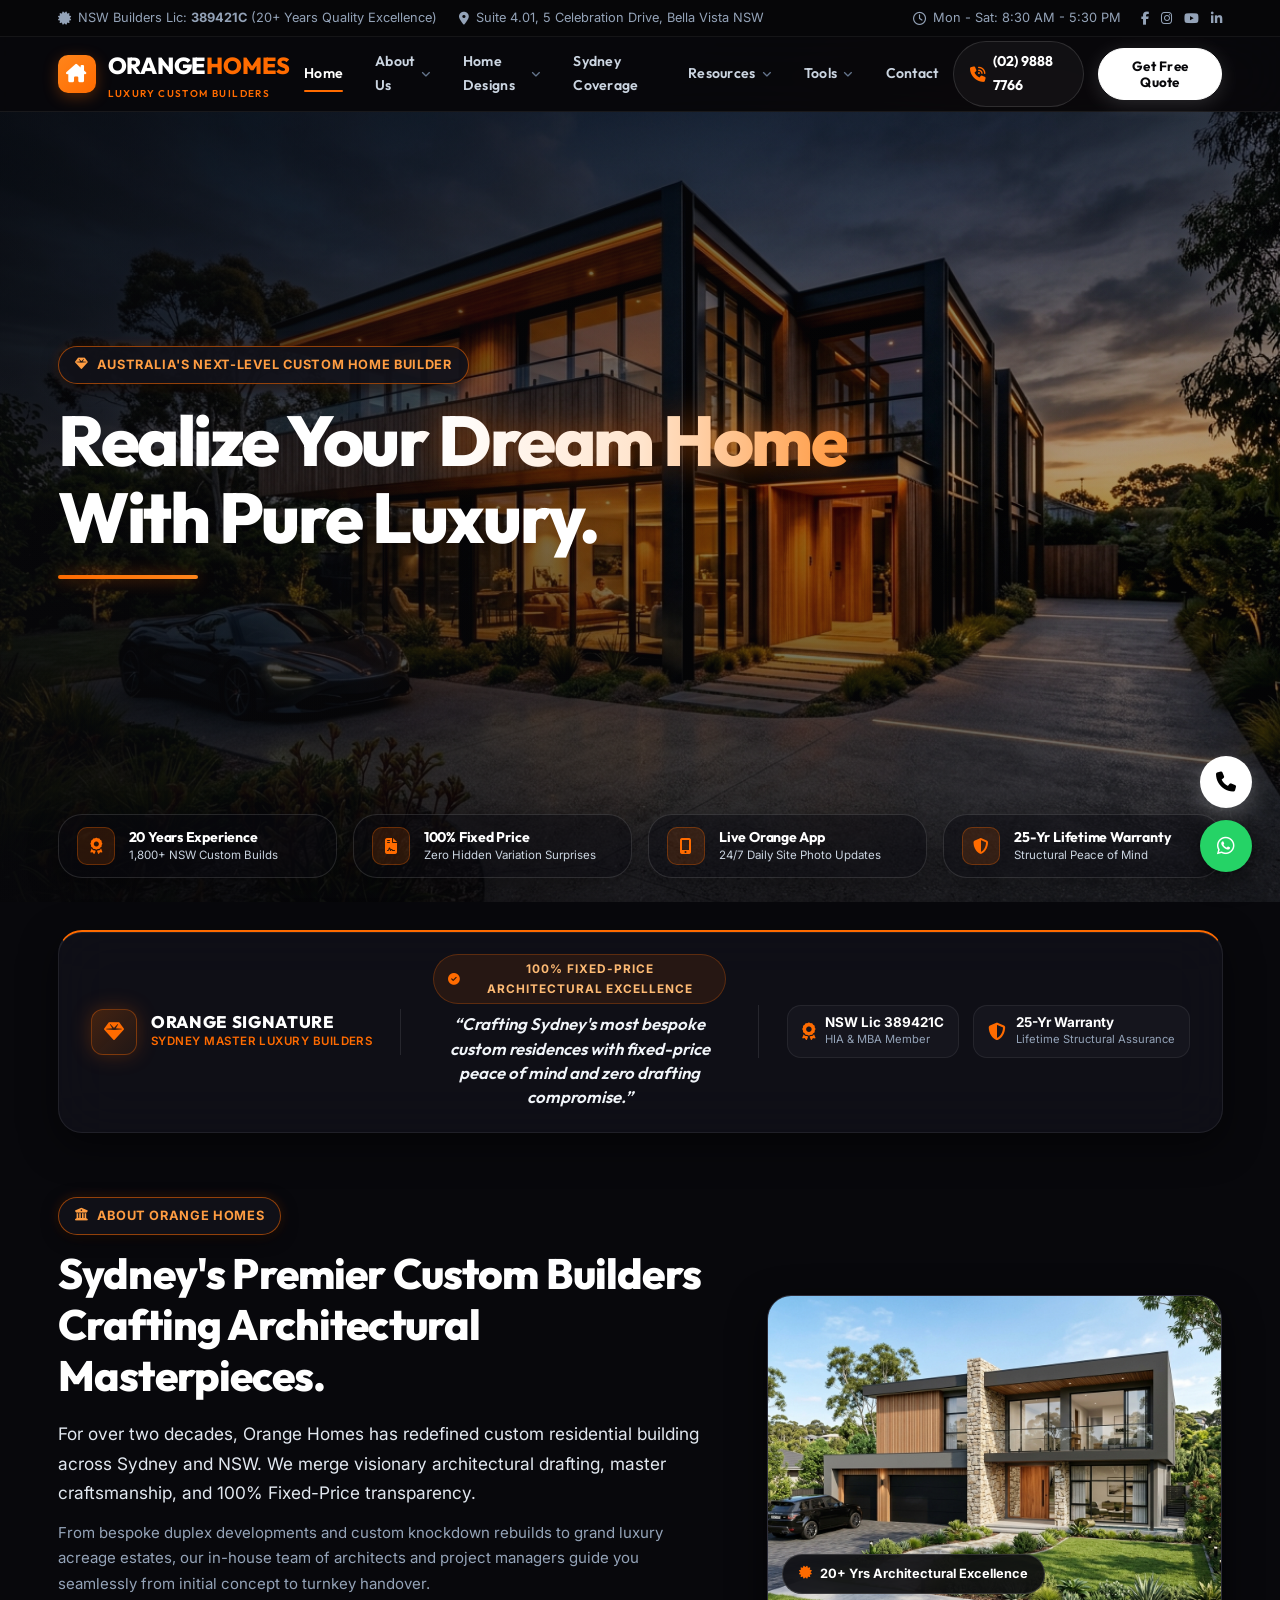
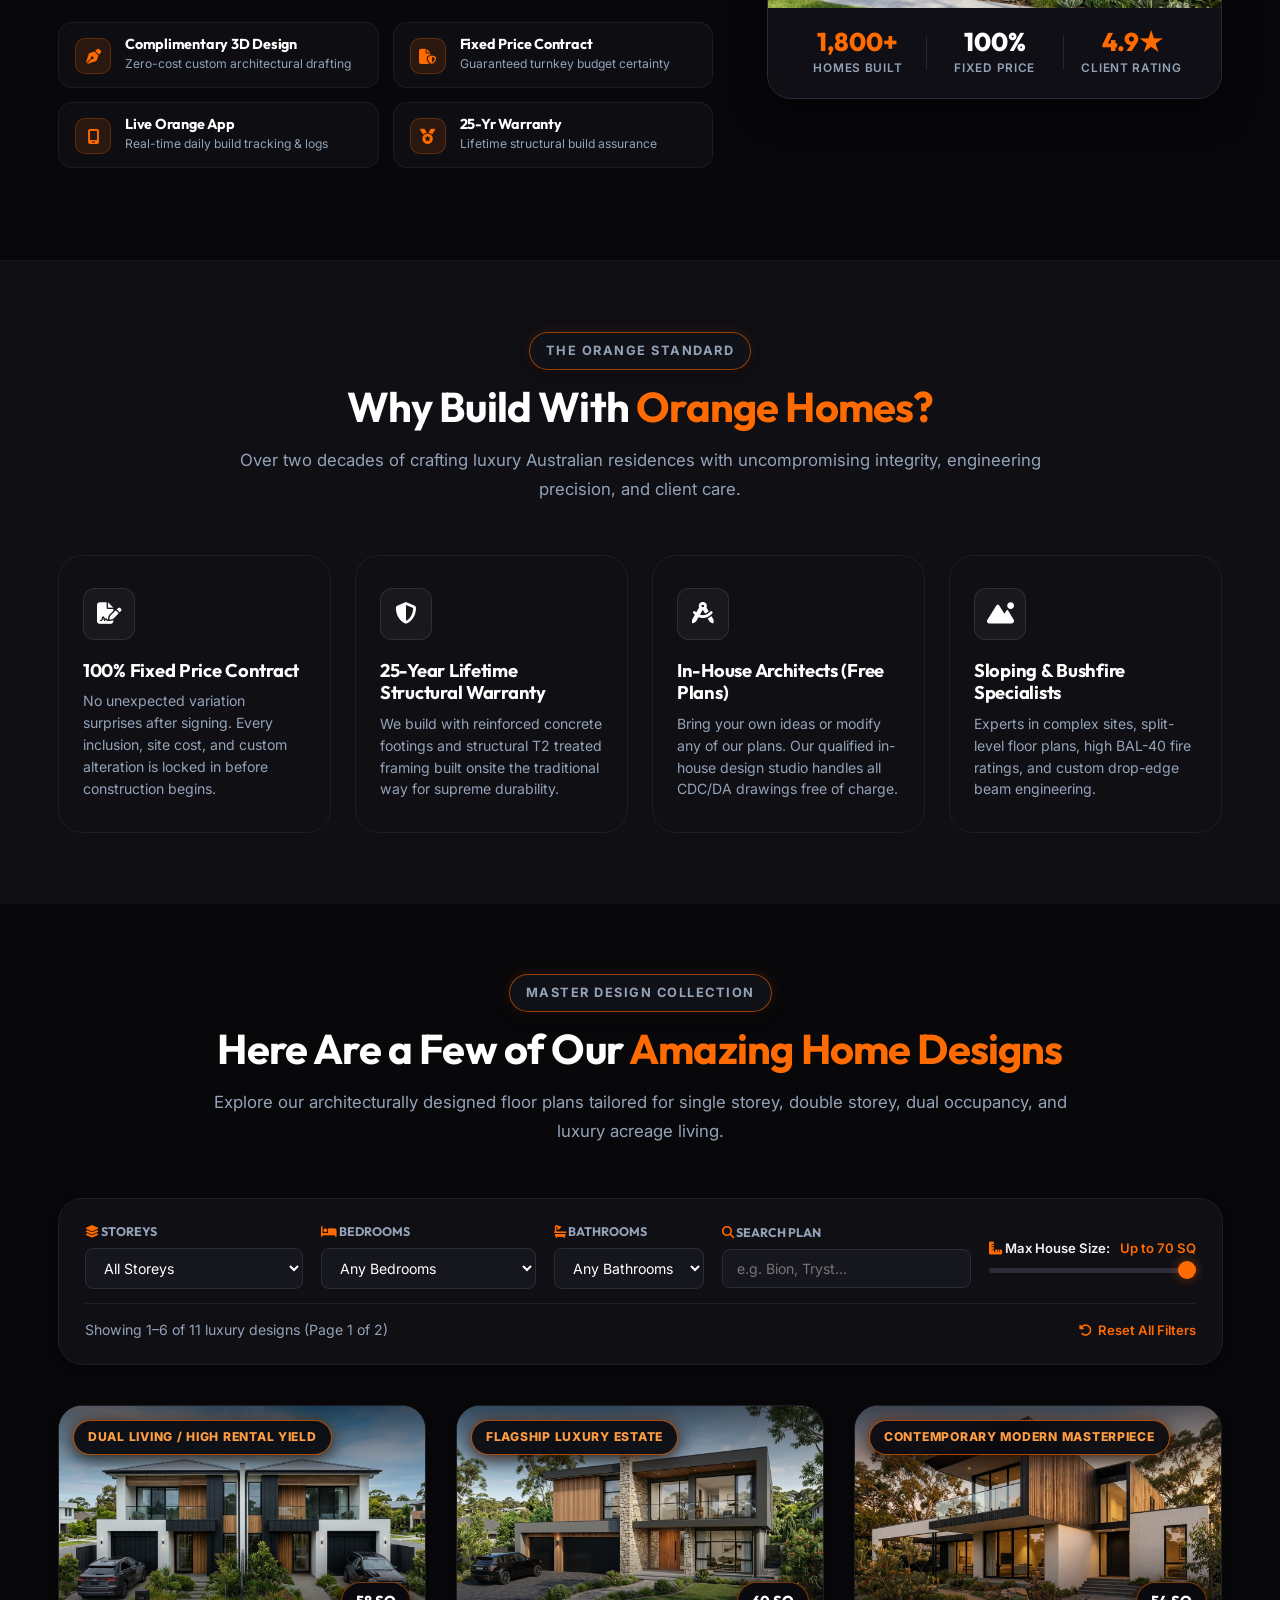
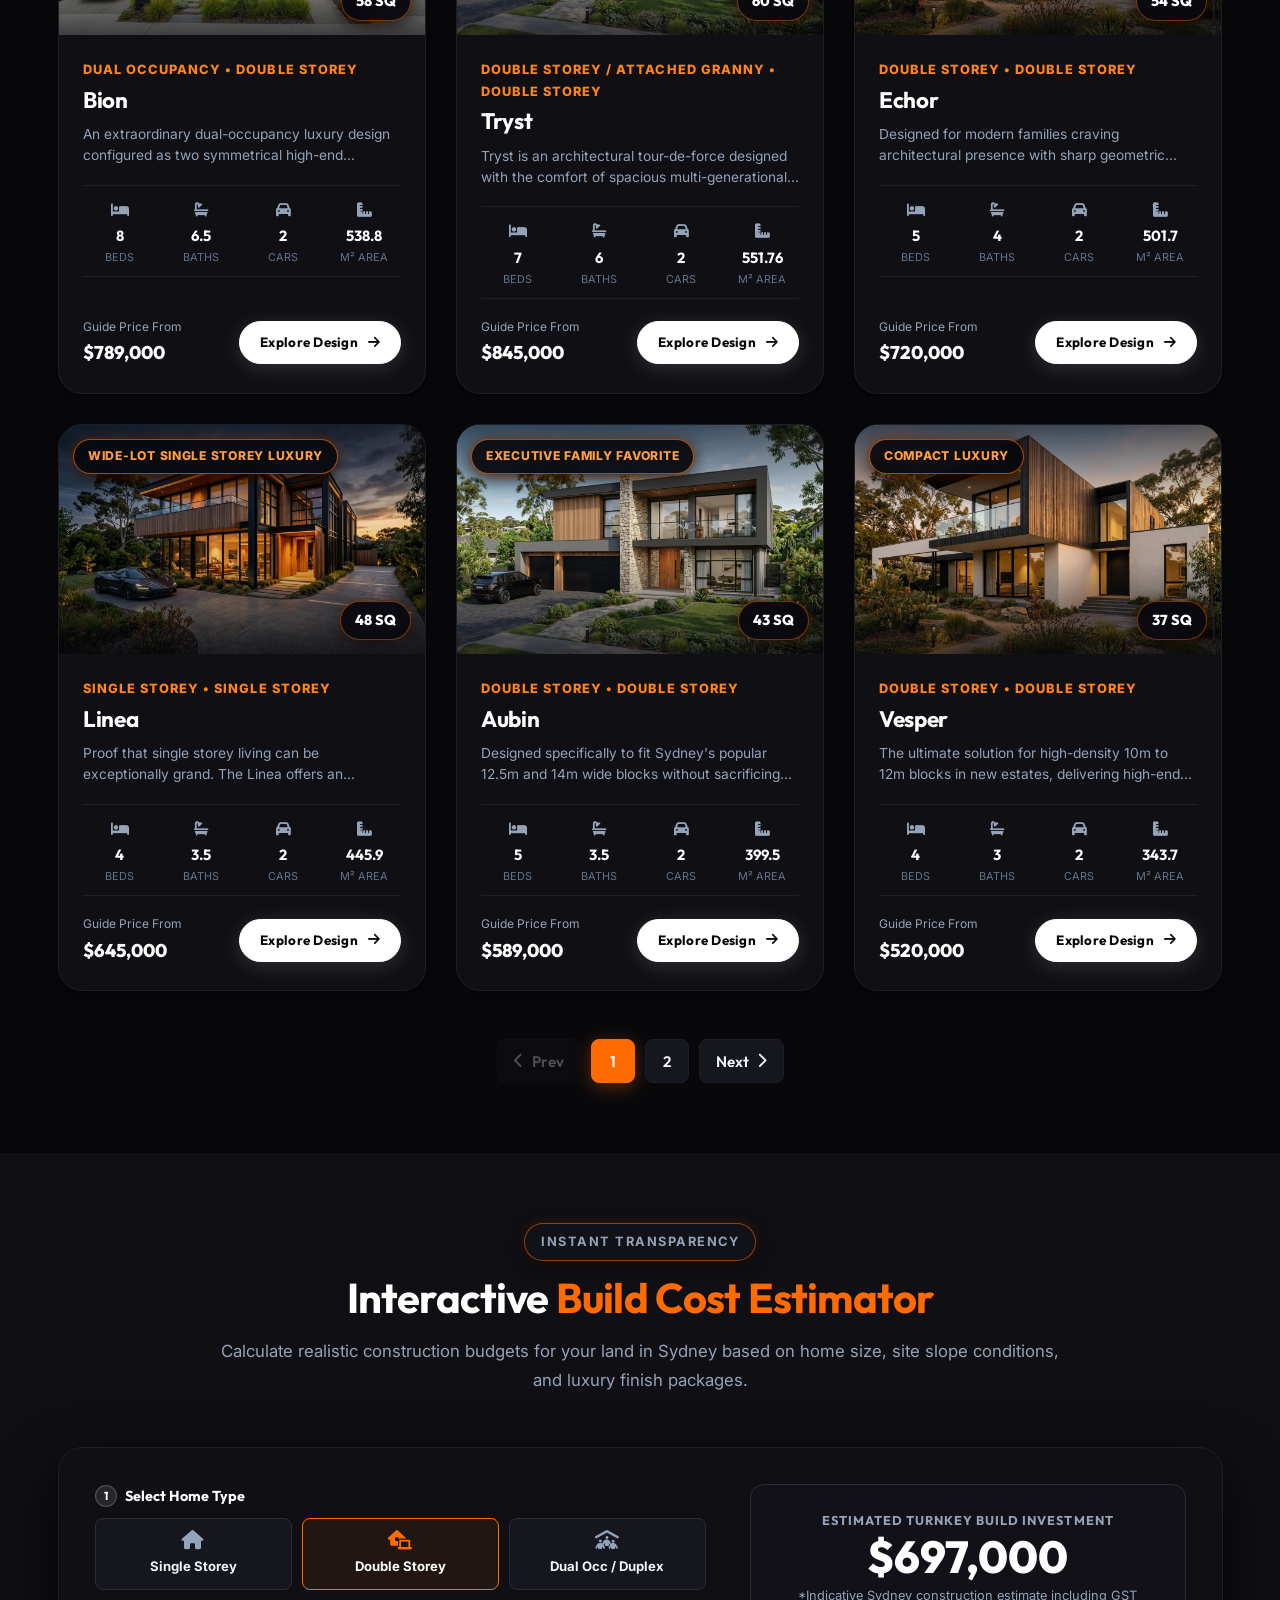
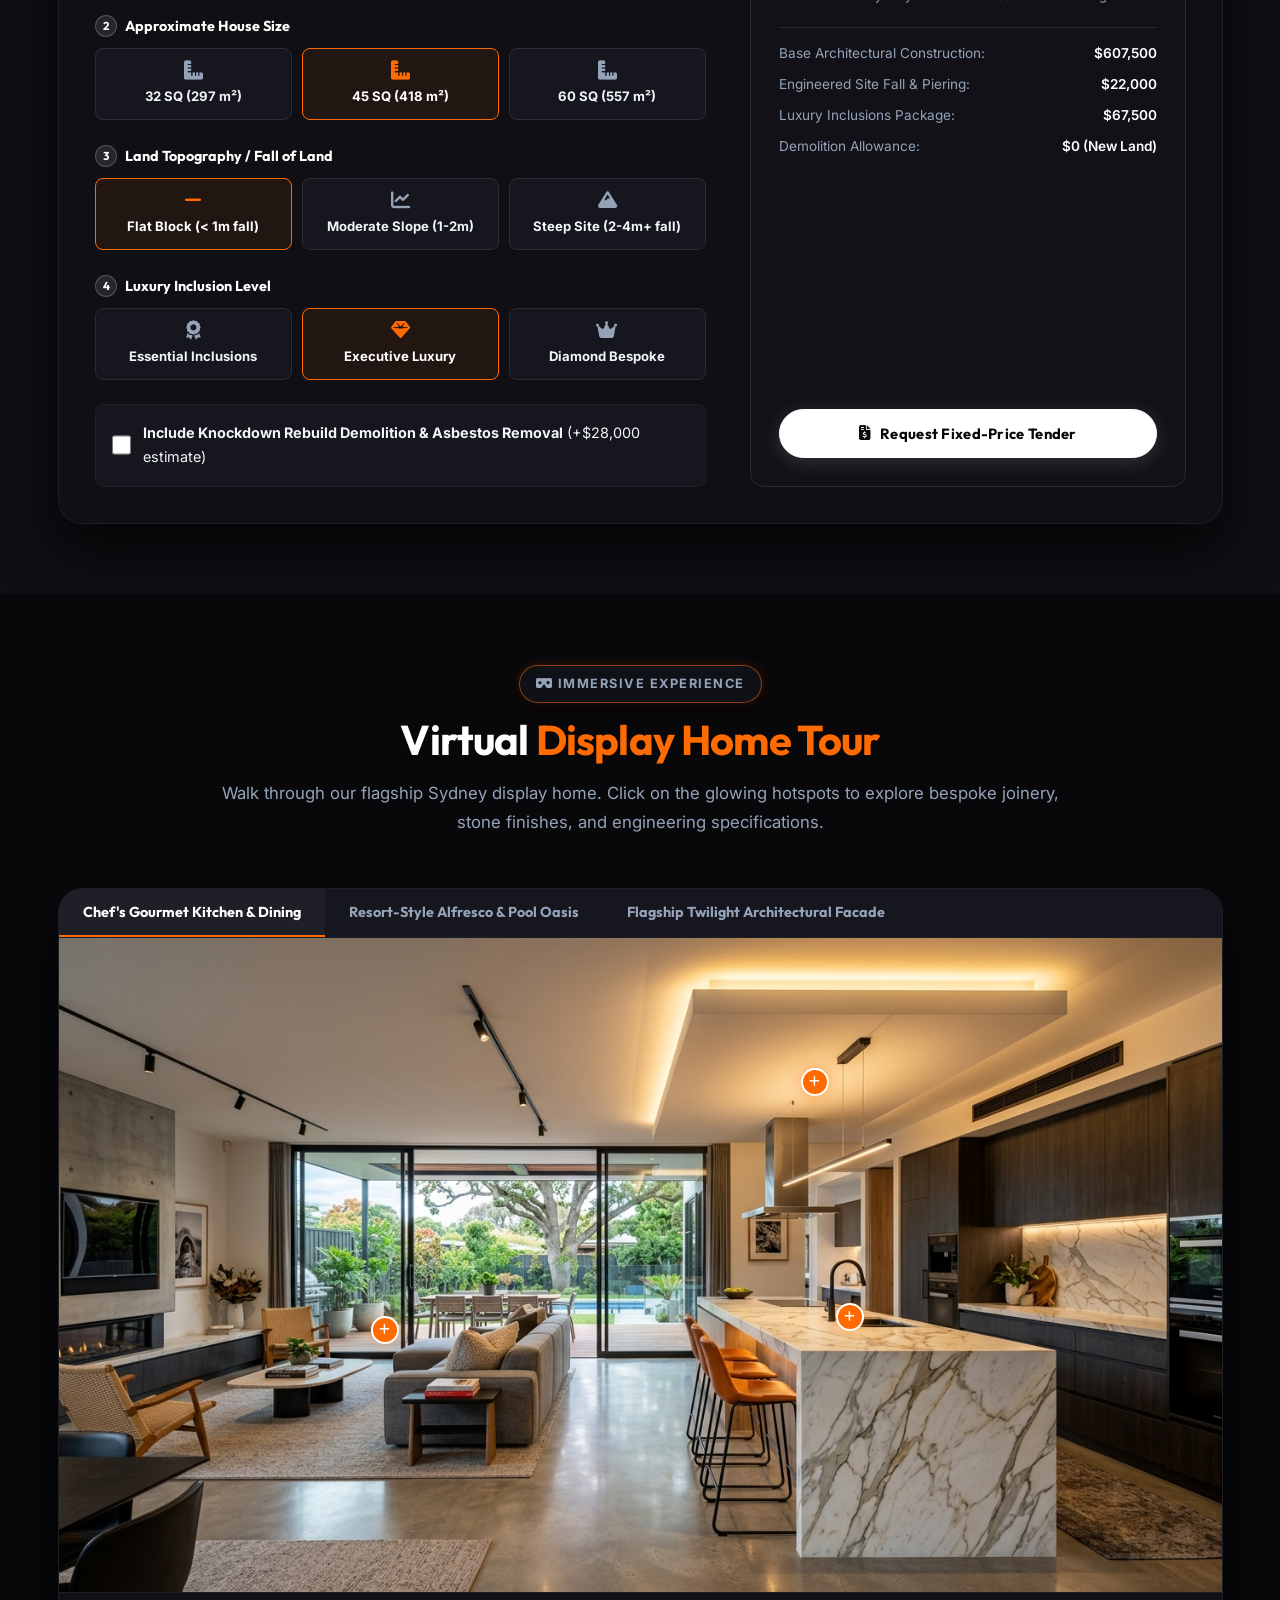
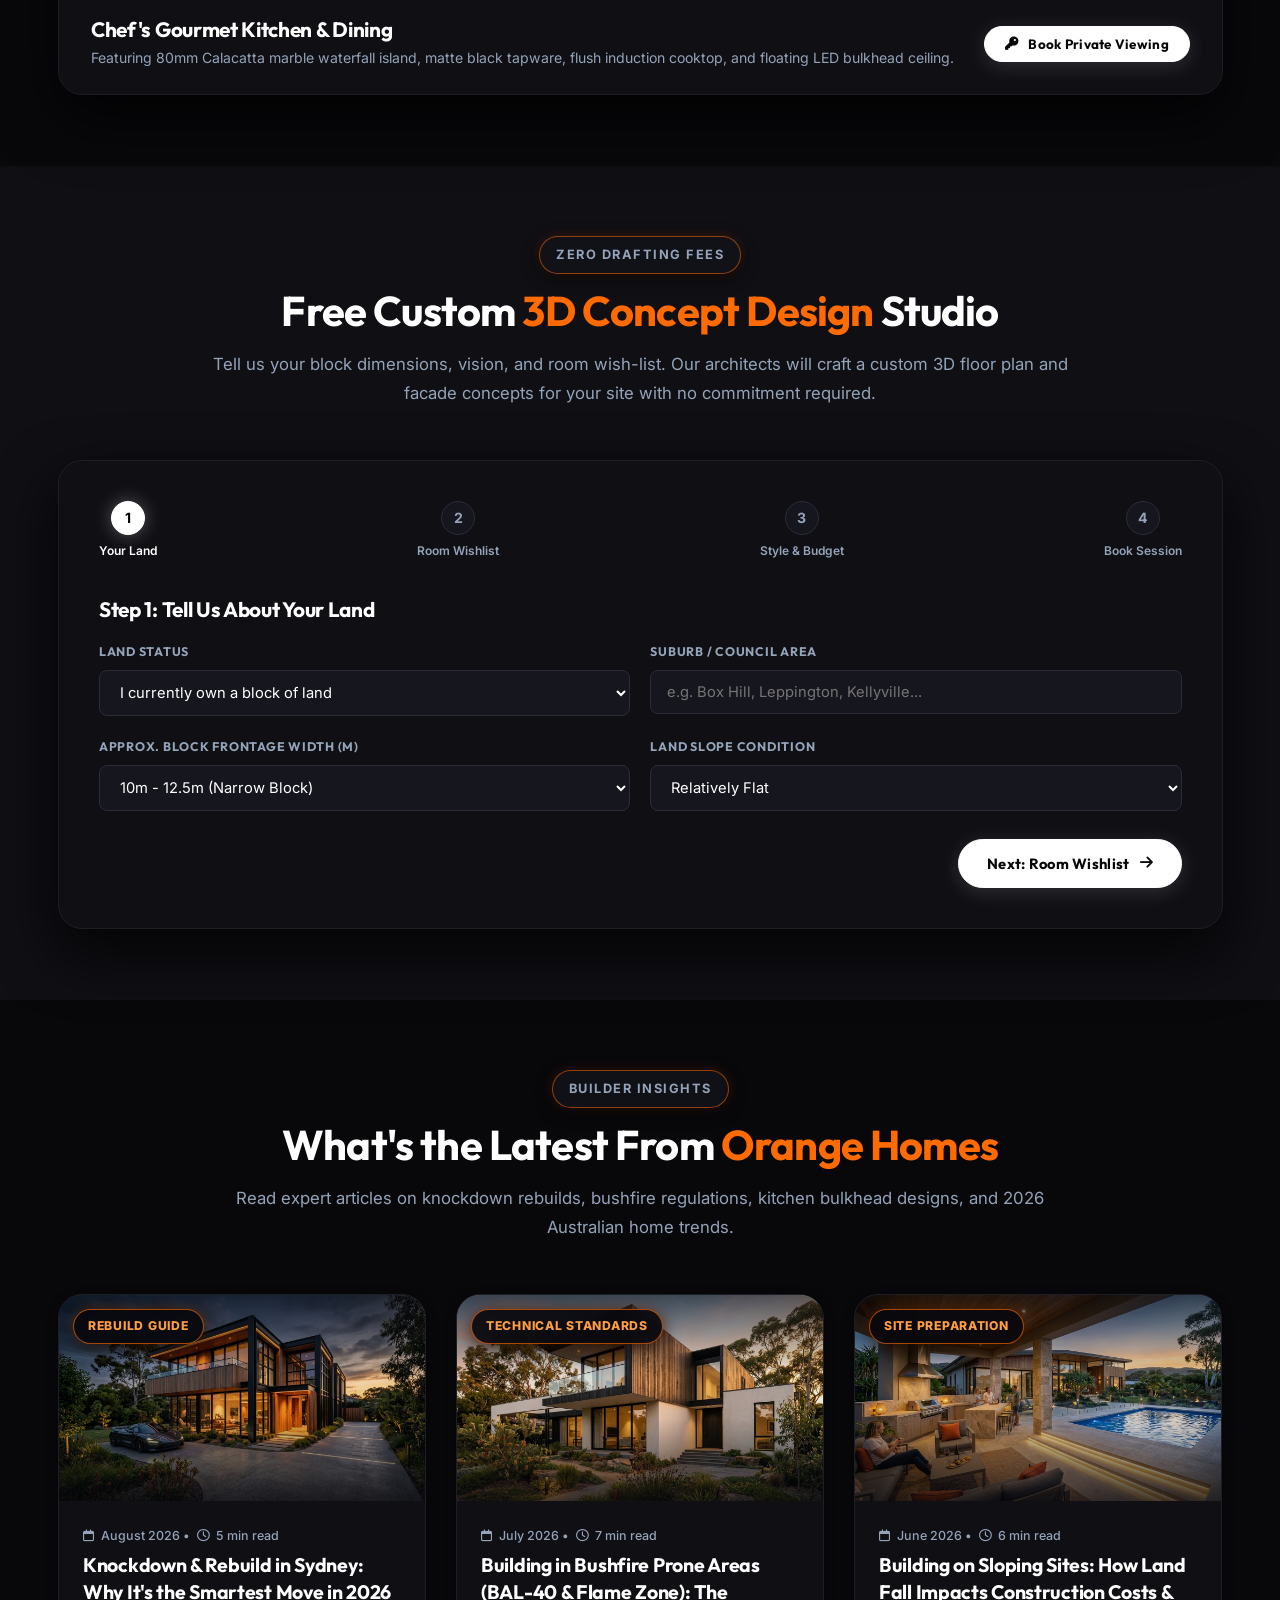
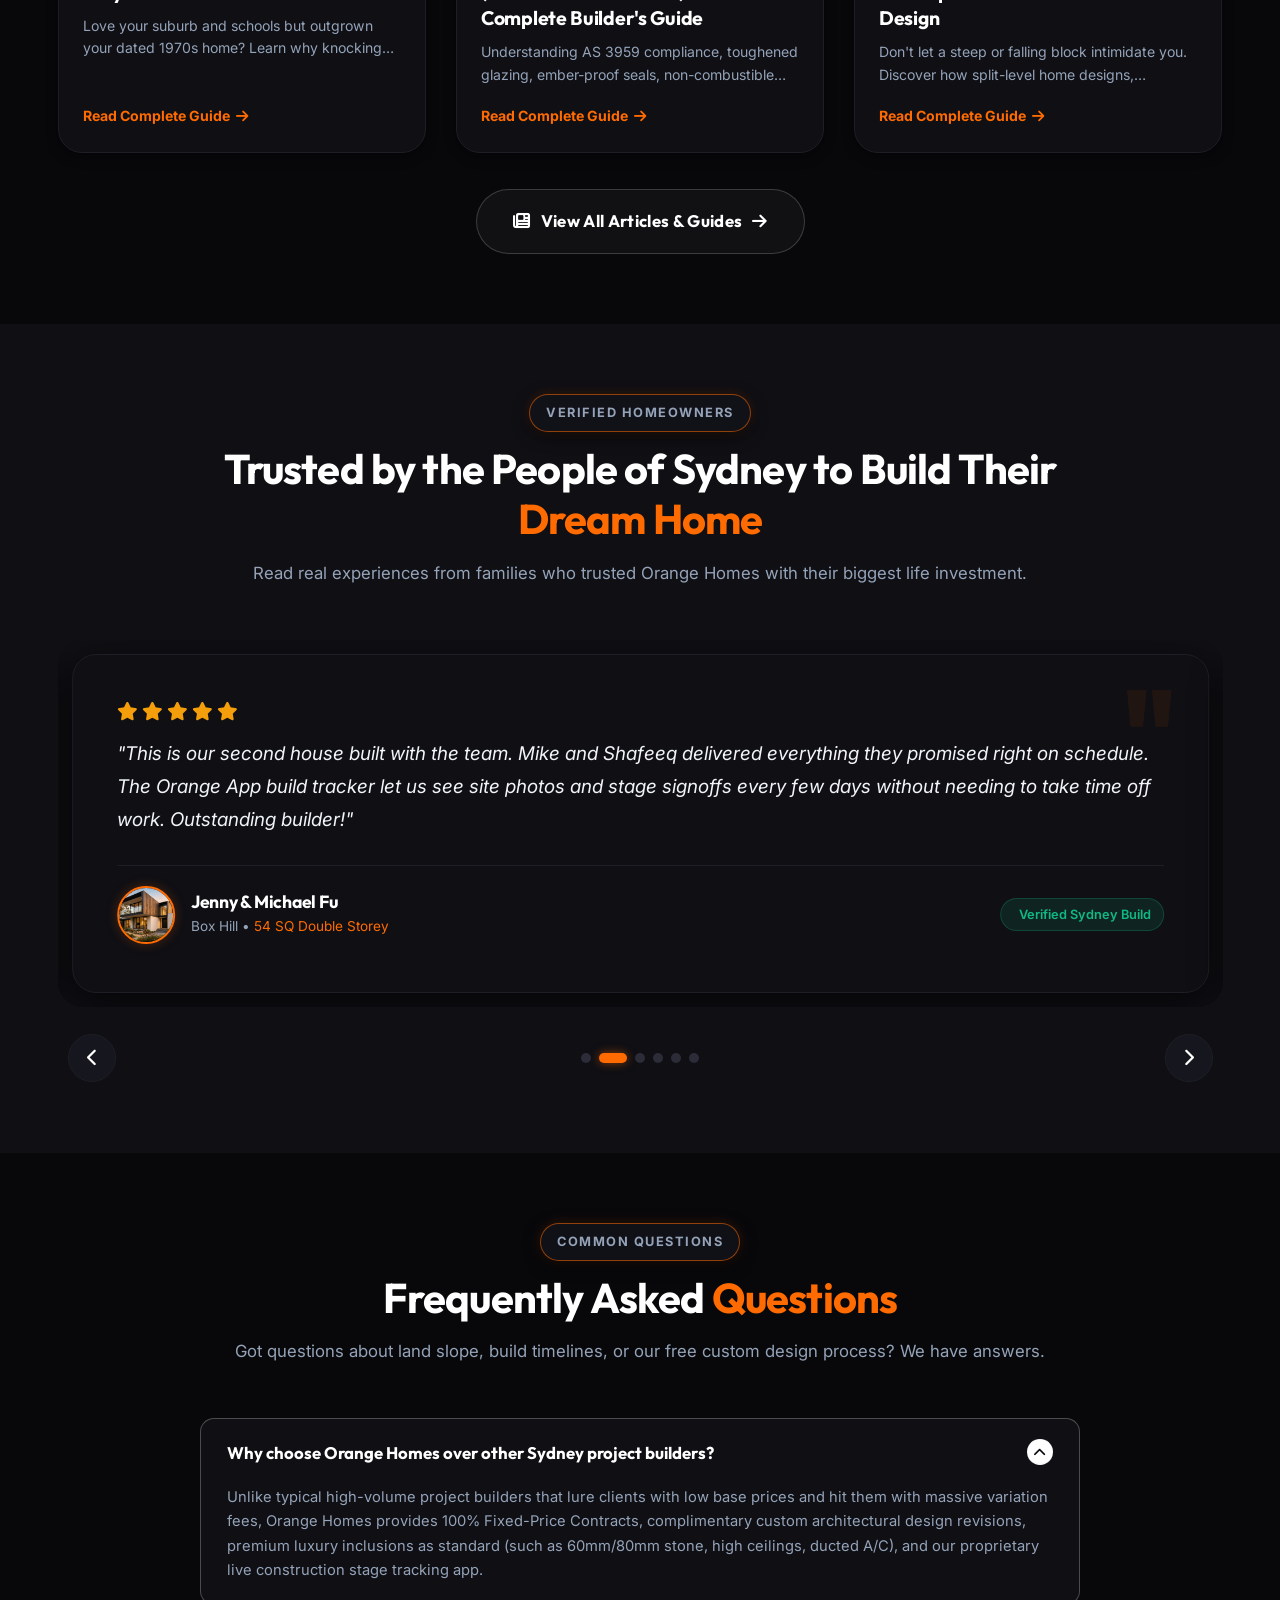
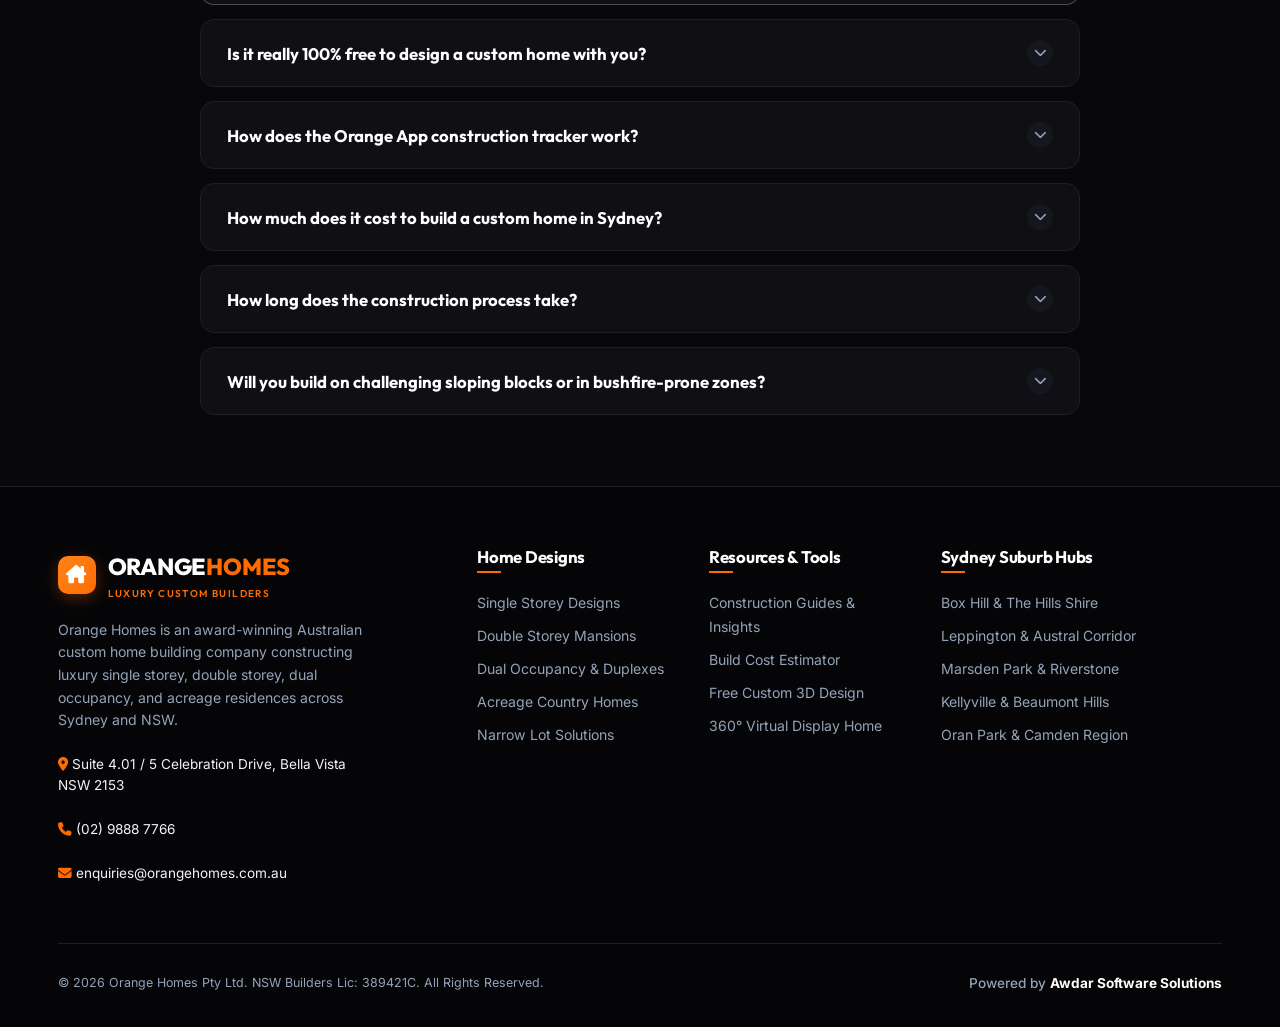
==== index.html @ 8fb5b498 "Add files via upload" ====
<!DOCTYPE html>
<html lang="en-AU">
<head>
  <meta charset="UTF-8">
  <meta name="viewport" content="width=device-width, initial-scale=1.0">
  <title>Orange Homes | Custom Home Builders Sydney & NSW | Fixed Price & Luxury Designs</title>
  <meta name="description" content="Build your dream home with Sydney's premier custom luxury home builders. 100% Fixed-Price Contracts, complimentary 3D custom architectural designs, and live build tracking with the Orange App.">
  <meta name="keywords" content="custom home builders sydney, luxury home designs, house and land packages sydney, dual occupancy builders, knockdown rebuild sydney, box hill builders, leppington builders">
  
  <!-- Favicon -->
  <link rel="icon" type="image/svg+xml" href="data:image/svg+xml,<svg xmlns='http://www.w3.org/2000/svg' viewBox='0 0 100 100'><rect width='100' height='100' rx='20' fill='%23ff6b00'/><path d='M30 65 L50 25 L70 65 Z' fill='%23ffffff'/></svg>">
  
  <!-- Google Fonts: Outfit & Inter -->
  <link rel="preconnect" href="https://fonts.googleapis.com">
  <link rel="preconnect" href="https://fonts.gstatic.com" crossorigin>
  <link href="https://fonts.googleapis.com/css2?family=Inter:wght@300;400;500;600;700&family=Outfit:wght@400;500;600;700;800;900&display=swap" rel="stylesheet">
  
  <!-- FontAwesome 6 Icons -->
  <link rel="stylesheet" href="https://cdnjs.cloudflare.com/ajax/libs/font-awesome/6.5.1/css/all.min.css" crossorigin="anonymous" referrerpolicy="no-referrer" />
  
  <!-- Custom Stylesheet -->
  <link rel="stylesheet" href="css/style.css">
</head>
<body>

  <!-- ==========================================================================
       FLUID WATER INTERACTIVE BACKGROUND & AMBIENT ORBS
       ========================================================================== -->
  <canvas id="fluidCanvas" class="fluid-canvas"></canvas>
  <div class="fluid-ambient-orb fluid-orb-1"></div>
  <div class="fluid-ambient-orb fluid-orb-2"></div>
  <div class="fluid-ambient-orb fluid-orb-3"></div>
  <!-- Ambient Glow -->
  <div class="liquid-cursor-glow" id="liquidCursorGlow"></div>

  <!-- ==========================================================================
       TOP NOTIFICATION BAR
       ========================================================================== -->
  <div class="top-notification-bar">
    <div class="container top-bar-inner">
      <div class="top-bar-left">
        <div class="top-bar-item">
          <i class="fa-solid fa-certificate"></i>
          <span>NSW Builders Lic: <strong>389421C</strong> (20+ Years Quality Excellence)</span>
        </div>
        <div class="top-bar-item">
          <i class="fa-solid fa-location-dot"></i>
          <span>Suite 4.01, 5 Celebration Drive, Bella Vista NSW</span>
        </div>
      </div>
      <div class="top-bar-right">
        <div class="top-bar-item">
          <i class="fa-regular fa-clock"></i>
          <span>Mon - Sat: 8:30 AM - 5:30 PM</span>
        </div>
        <div class="top-bar-social">
          <a href="#" aria-label="Facebook"><i class="fa-brands fa-facebook-f"></i></a>
          <a href="#" aria-label="Instagram"><i class="fa-brands fa-instagram"></i></a>
          <a href="#" aria-label="YouTube"><i class="fa-brands fa-youtube"></i></a>
          <a href="#" aria-label="LinkedIn"><i class="fa-brands fa-linkedin-in"></i></a>
        </div>
      </div>
    </div>
  </div>

  <!-- ==========================================================================
       STICKY LUXURY NAVBAR
       ========================================================================== -->
  <header class="site-header">
    <div class="container nav-container">
      
      <!-- Brand Logo -->
      <a href="#hero" class="brand-logo">
        <div class="logo-symbol"><i class="fa-solid fa-house-chimney"></i></div>
        <div class="logo-text">
          ORANGE<span>HOMES</span>
          <span class="logo-tag">Luxury Custom Builders</span>
        </div>
      </a>

      <!-- Desktop Navigation Menu -->
      <nav class="desktop-nav">
        <ul class="nav-menu">
          <li class="nav-item active"><a href="#hero" class="nav-link">Home</a></li>
          
          <li class="nav-item">
            <a href="#why-choose-us" class="nav-link">
              About Us <i class="fa-solid fa-angle-down"></i>
            </a>
            <ul class="nav-dropdown">
              <li><a href="#about-intro" class="dropdown-link"><i class="fa-solid fa-building-columns"></i> About Orange Homes</a></li>
              <li><a href="#why-choose-us" class="dropdown-link"><i class="fa-solid fa-award"></i> Why Orange Homes?</a></li>
              <li><a href="#testimonials" class="dropdown-link"><i class="fa-solid fa-star"></i> Verified Testimonials</a></li>
              <li><a href="#why-choose-us" class="dropdown-link"><i class="fa-solid fa-shield-halved"></i> 25-Yr Lifetime Warranty</a></li>
            </ul>
          </li>

          <li class="nav-item">
            <a href="#home-designs" class="nav-link">
              Home Designs <i class="fa-solid fa-angle-down"></i>
            </a>
            <ul class="nav-dropdown">
              <li><a href="#home-designs" class="dropdown-link" onclick="document.getElementById('filterStorey').value='Single Storey'; resetAllFilters();"><i class="fa-solid fa-house"></i> Single Storey Homes</a></li>
              <li><a href="#home-designs" class="dropdown-link" onclick="document.getElementById('filterStorey').value='Double Storey'; resetAllFilters();"><i class="fa-solid fa-house-laptop"></i> Double Storey Mansions</a></li>
              <li><a href="#home-designs" class="dropdown-link" onclick="document.getElementById('filterStorey').value='Dual Occupancy'; resetAllFilters();"><i class="fa-solid fa-people-roof"></i> Dual Occupancy & Duplex</a></li>
              <li><a href="#home-designs" class="dropdown-link" onclick="document.getElementById('filterStorey').value='Acreage'; resetAllFilters();"><i class="fa-solid fa-tree"></i> Acreage Country Estates</a></li>
            </ul>
          </li>

          <li class="nav-item">
            <a href="sydney-coverage.html" class="nav-link">Sydney Coverage</a>
          </li>

          <li class="nav-item">
            <a href="#resources" class="nav-link">
              Resources <i class="fa-solid fa-angle-down"></i>
            </a>
            <ul class="nav-dropdown">
              <li><a href="#free-design-studio" class="dropdown-link"><i class="fa-solid fa-compass-drafting"></i> Free Custom 3D Design</a></li>
              <li><a href="#virtual-tour" class="dropdown-link"><i class="fa-solid fa-vr-cardboard"></i> 360° Display Home Tour</a></li>
              <li><a href="articles.html" class="dropdown-link"><i class="fa-solid fa-newspaper"></i> Latest Construction Guides</a></li>
              <li><a href="#faqs" class="dropdown-link"><i class="fa-solid fa-circle-question"></i> FAQs</a></li>
            </ul>
          </li>

          <li class="nav-item">
            <a href="#estimator" class="nav-link">
              Tools <i class="fa-solid fa-angle-down"></i>
            </a>
            <ul class="nav-dropdown">
              <li><a href="#estimator" class="dropdown-link"><i class="fa-solid fa-calculator"></i> Build Cost Estimator</a></li>
            </ul>
          </li>

          <li class="nav-item"><a href="contact.html" class="nav-link">Contact</a></li>
        </ul>
      </nav>

      <!-- Action Button & Phone -->
      <div class="header-actions">
        <a href="tel:+61298887766" class="header-phone">
          <i class="fa-solid fa-phone-volume"></i>
          <span>(02) 9888 7766</span>
        </a>
        <button class="btn btn-primary btn-sm" onclick="openContactModal('Quick Consultation Quote')">
          Get Free Quote
        </button>
        <button class="mobile-nav-toggle" aria-label="Open Navigation Menu">
          <i class="fa-solid fa-bars"></i>
        </button>
      </div>

    </div>
  </header>

  <!-- ==========================================================================
       HERO SECTION WITH DYNAMIC SLIDER
       ========================================================================== -->
  <section id="hero" class="hero-section">
    <div class="hero-background">
      <img src="assets/images/hero_luxury_home.jpg" alt="Orange Homes Luxury Twilight Residence" class="hero-bg-img">
      <div class="hero-overlay"></div>
    </div>
    
    <div class="container" style="position: relative; z-index: 10;">
      <div class="hero-content reveal-fade-up">
        <div class="badge-orange">
          <i class="fa-solid fa-gem"></i> Australia's Next-Level Custom Home Builder
        </div>
        
        <h1 class="hero-title">
          Realize Your <span class="animated-fluid-word">Dream Home</span> With Pure Luxury.
          <span class="hero-title-underline"></span>
        </h1>
      </div>
    </div>

    <!-- Hero Bottom Trust Strip (Anchored along bottom of slider) -->
    <div class="hero-bottom-trust-strip reveal-fade-up">
      <div class="container">
        <div class="hero-trust-grid">
          <div class="trust-pill-item">
            <div class="trust-icon"><i class="fa-solid fa-award"></i></div>
            <div class="trust-text">
              <h5>20 Years Experience</h5>
              <p>1,800+ NSW Custom Builds</p>
            </div>
          </div>
          <div class="trust-pill-item">
            <div class="trust-icon"><i class="fa-solid fa-file-contract"></i></div>
            <div class="trust-text">
              <h5>100% Fixed Price</h5>
              <p>Zero Hidden Variation Surprises</p>
            </div>
          </div>
          <div class="trust-pill-item">
            <div class="trust-icon"><i class="fa-solid fa-mobile-screen-button"></i></div>
            <div class="trust-text">
              <h5>Live Orange App</h5>
              <p>24/7 Daily Site Photo Updates</p>
            </div>
          </div>
          <div class="trust-pill-item">
            <div class="trust-icon"><i class="fa-solid fa-shield-halved"></i></div>
            <div class="trust-text">
              <h5>25-Yr Lifetime Warranty</h5>
              <p>Structural Peace of Mind</p>
            </div>
          </div>
        </div>
      </div>
    </div>
  </section>

  <!-- ==========================================================================
       PREMIUM ARCHITECTURAL STATEMENT TRANSITION BANNER
       ========================================================================== -->
  <div class="architectural-statement-banner">
    <div class="container">
      <div class="statement-banner-inner reveal-fade-up">
        
        <!-- Brand Hallmark Crest -->
        <div class="statement-brand-mark">
          <div class="mark-icon-wrap">
            <i class="fa-solid fa-gem"></i>
          </div>
          <div class="mark-info">
            <span class="mark-title">Orange Signature</span>
            <span class="mark-subtitle">Sydney Master Luxury Builders</span>
          </div>
        </div>

        <!-- Architectural Core Statement -->
        <div class="statement-quote-wrap">
          <div class="statement-quote-badge">
            <i class="fa-solid fa-circle-check text-orange"></i> 100% Fixed-Price Architectural Excellence
          </div>
          <p class="statement-quote-text">
            “Crafting Sydney's most bespoke custom residences with fixed-price peace of mind and zero drafting compromise.”
          </p>
        </div>

        <!-- Credential Badges -->
        <div class="statement-credentials">
          <div class="cred-chip">
            <i class="fa-solid fa-award"></i>
            <div>
              <strong>NSW Lic 389421C</strong>
              <small>HIA & MBA Member</small>
            </div>
          </div>
          <div class="cred-chip">
            <i class="fa-solid fa-shield-halved"></i>
            <div>
              <strong>25-Yr Warranty</strong>
              <small>Lifetime Structural Assurance</small>
            </div>
          </div>
        </div>

      </div>
    </div>
  </div>

  <!-- ==========================================================================
       ABOUT US (SHORT INTRO BLOCK DIRECTLY UNDER SLIDER)
       ========================================================================== -->
  <section id="about-intro" class="about-short-section bg-dark">
    <div class="container">
      <div class="about-short-grid">
        
        <!-- Left Column: Story & Editorial Content -->
        <div class="about-short-content reveal-fade-up">
          <span class="badge-orange" style="margin-bottom: 14px;">
            <i class="fa-solid fa-building-columns"></i> About Orange Homes
          </span>
          <h2 class="about-short-heading">
            Sydney's Premier Custom Builders Crafting <span class="gradient-text">Architectural Masterpieces</span>.
          </h2>
          <p class="about-short-lead">
            For over two decades, Orange Homes has redefined custom residential building across Sydney and NSW. We merge visionary architectural drafting, master craftsmanship, and 100% Fixed-Price transparency.
          </p>
          <p class="about-short-body">
            From bespoke duplex developments and custom knockdown rebuilds to grand luxury acreage estates, our in-house team of architects and project managers guide you seamlessly from initial concept to turnkey handover.
          </p>
          
          <!-- Feature Micro-Grid -->
          <div class="about-pillars-grid">
            <div class="about-pillar">
              <div class="pillar-icon"><i class="fa-solid fa-pen-nib"></i></div>
              <div>
                <h6>Complimentary 3D Design</h6>
                <p>Zero-cost custom architectural drafting</p>
              </div>
            </div>
            <div class="about-pillar">
              <div class="pillar-icon"><i class="fa-solid fa-file-shield"></i></div>
              <div>
                <h6>Fixed Price Contract</h6>
                <p>Guaranteed turnkey budget certainty</p>
              </div>
            </div>
            <div class="about-pillar">
              <div class="pillar-icon"><i class="fa-solid fa-mobile-screen"></i></div>
              <div>
                <h6>Live Orange App</h6>
                <p>Real-time daily build tracking & logs</p>
              </div>
            </div>
            <div class="about-pillar">
              <div class="pillar-icon"><i class="fa-solid fa-medal"></i></div>
              <div>
                <h6>25-Yr Warranty</h6>
                <p>Lifetime structural build assurance</p>
              </div>
            </div>
          </div>
        </div>

        <!-- Right Column: Visual Showcase & Stat Highlights Card -->
        <div class="about-short-visual reveal-fade-up">
          <div class="about-visual-card">
            <div class="about-img-wrap">
              <img src="assets/images/facade_tryst_luxury.jpg" alt="Orange Homes Masterpiece Residence" class="about-hero-img">
              <div class="about-img-badge">
                <i class="fa-solid fa-certificate text-orange"></i>
                <span>20+ Yrs Architectural Excellence</span>
              </div>
            </div>
            
            <!-- Floating Stat Counters -->
            <div class="about-stats-strip">
              <div class="about-stat-item">
                <div class="stat-number text-orange">1,800+</div>
                <div class="stat-label">Homes Built</div>
              </div>
              <div class="about-stat-divider"></div>
              <div class="about-stat-item">
                <div class="stat-number">100%</div>
                <div class="stat-label">Fixed Price</div>
              </div>
              <div class="about-stat-divider"></div>
              <div class="about-stat-item">
                <div class="stat-number text-orange">4.9★</div>
                <div class="stat-label">Client Rating</div>
              </div>
            </div>
          </div>
        </div>

      </div>
    </div>
  </section>

  <!-- ==========================================================================
       WHY CHOOSE ORANGE HOMES (Guarantees & Inclusions - Under About Us)
       ========================================================================== -->
  <section id="why-choose-us" class="section-padding bg-dark-card">
    <div class="container">
      
      <div class="section-header reveal-fade-up">
        <span class="section-tag badge-orange">The Orange Standard</span>
        <h2>Why Build With <span class="text-orange">Orange Homes?</span></h2>
        <p>Over two decades of crafting luxury Australian residences with uncompromising integrity, engineering precision, and client care.</p>
      </div>

      <div class="why-grid">
        
        <div class="why-card">
          <div class="why-icon"><i class="fa-solid fa-file-signature"></i></div>
          <h4>100% Fixed Price Contract</h4>
          <p>No unexpected variation surprises after signing. Every inclusion, site cost, and custom alteration is locked in before construction begins.</p>
        </div>

        <div class="why-card">
          <div class="why-icon"><i class="fa-solid fa-shield-halved"></i></div>
          <h4>25-Year Lifetime Structural Warranty</h4>
          <p>We build with reinforced concrete footings and structural T2 treated framing built onsite the traditional way for supreme durability.</p>
        </div>

        <div class="why-card">
          <div class="why-icon"><i class="fa-solid fa-compass-drafting"></i></div>
          <h4>In-House Architects (Free Plans)</h4>
          <p>Bring your own ideas or modify any of our plans. Our qualified in-house design studio handles all CDC/DA drawings free of charge.</p>
        </div>

        <div class="why-card">
          <div class="why-icon"><i class="fa-solid fa-mountain-sun"></i></div>
          <h4>Sloping & Bushfire Specialists</h4>
          <p>Experts in complex sites, split-level floor plans, high BAL-40 fire ratings, and custom drop-edge beam engineering.</p>
        </div>

      </div>

    </div>
  </section>

  <!-- ==========================================================================
       HOME DESIGNS CATALOGUE & FILTER ENGINE
       ========================================================================== -->
  <section id="home-designs" class="section-padding bg-dark">
    <div class="container">
      
      <div class="section-header reveal-fade-up">
        <span class="section-tag badge-orange">Master Design Collection</span>
        <h2>Here Are a Few of Our <span class="text-orange">Amazing Home Designs</span></h2>
        <p>Explore our architecturally designed floor plans tailored for single storey, double storey, dual occupancy, and luxury acreage living.</p>
      </div>

      <!-- Facet Filter Bar -->
      <div class="filter-bar reveal-fade-up">
        <div class="filter-grid">
          
          <div class="filter-group">
            <label for="filterStorey"><i class="fa-solid fa-layer-group text-orange"></i> Storeys</label>
            <select id="filterStorey" class="filter-select">
              <option value="all">All Storeys</option>
              <option value="Single Storey">Single Storey</option>
              <option value="Double Storey">Double Storey</option>
              <option value="Dual Occupancy">Dual Occupancy / Duplex</option>
              <option value="Acreage">Acreage Estate</option>
            </select>
          </div>

          <div class="filter-group">
            <label for="filterBeds"><i class="fa-solid fa-bed text-orange"></i> Bedrooms</label>
            <select id="filterBeds" class="filter-select">
              <option value="all">Any Bedrooms</option>
              <option value="4">4 Bedrooms</option>
              <option value="5">5+ Bedrooms</option>
              <option value="8">8 Bedrooms (Dual Living)</option>
            </select>
          </div>

          <div class="filter-group">
            <label for="filterBaths"><i class="fa-solid fa-bath text-orange"></i> Bathrooms</label>
            <select id="filterBaths" class="filter-select">
              <option value="all">Any Bathrooms</option>
              <option value="3">3 Bathrooms</option>
              <option value="4">4+ Bathrooms</option>
            </select>
          </div>

          <div class="filter-group">
            <label for="filterSearch"><i class="fa-solid fa-magnifying-glass text-orange"></i> Search Plan</label>
            <input type="text" id="filterSearch" class="filter-select" placeholder="e.g. Bion, Tryst...">
          </div>

          <div class="filter-group range-container">
            <div class="range-labels">
              <span><i class="fa-solid fa-ruler-combined text-orange"></i> Max House Size:</span>
              <span id="filterSqVal" class="text-orange">Up to 70 SQ</span>
            </div>
            <input type="range" id="filterSqSlider" class="range-slider" min="25" max="70" value="70" step="1">
          </div>

        </div>

        <div class="filter-summary">
          <span id="designResultCount">Showing all luxury home designs</span>
          <button id="resetFiltersBtn" class="btn-reset-filters">
            <i class="fa-solid fa-rotate-left"></i> Reset All Filters
          </button>
        </div>
      </div>

      <!-- Designs Grid Render Container -->
      <div id="homeDesignsGrid" class="designs-grid">
        <!-- Rendered via js/app.js -->
      </div>

      <!-- Interactive 6 per page Pagination -->
      <div id="designsPagination" class="pagination-container reveal-fade-up">
        <!-- Rendered via js/app.js -->
      </div>

    </div>
  </section>

  <!-- ==========================================================================
       INTERACTIVE BUILD COST ESTIMATOR
       ========================================================================== -->
  <section id="estimator" class="section-padding bg-dark-card">
    <div class="container">
      
      <div class="section-header reveal-fade-up">
        <span class="section-tag badge-orange">Instant Transparency</span>
        <h2>Interactive <span class="text-orange">Build Cost Estimator</span></h2>
        <p>Calculate realistic construction budgets for your land in Sydney based on home size, site slope conditions, and luxury finish packages.</p>
      </div>

      <div class="estimator-card reveal-fade-up">
        <div class="estimator-layout">
          
          <!-- Controls Column -->
          <div class="estimator-controls">
            
            <!-- Step 1: Home Type -->
            <div class="estimator-step">
              <div class="step-label"><span class="step-num">1</span> Select Home Type</div>
              <div class="option-tiles-grid">
                <div class="option-tile" data-estimate-type="single">
                  <i class="fa-solid fa-house"></i>
                  <span>Single Storey</span>
                </div>
                <div class="option-tile selected" data-estimate-type="double">
                  <i class="fa-solid fa-house-laptop"></i>
                  <span>Double Storey</span>
                </div>
                <div class="option-tile" data-estimate-type="duplex">
                  <i class="fa-solid fa-people-roof"></i>
                  <span>Dual Occ / Duplex</span>
                </div>
              </div>
            </div>

            <!-- Step 2: House Size -->
            <div class="estimator-step">
              <div class="step-label"><span class="step-num">2</span> Approximate House Size</div>
              <div class="option-tiles-grid">
                <div class="option-tile" data-estimate-size="32">
                  <i class="fa-solid fa-ruler-combined"></i>
                  <span>32 SQ (297 m²)</span>
                </div>
                <div class="option-tile selected" data-estimate-size="45">
                  <i class="fa-solid fa-ruler-combined"></i>
                  <span>45 SQ (418 m²)</span>
                </div>
                <div class="option-tile" data-estimate-size="60">
                  <i class="fa-solid fa-ruler-combined"></i>
                  <span>60 SQ (557 m²)</span>
                </div>
              </div>
            </div>

            <!-- Step 3: Site Fall / Slope -->
            <div class="estimator-step">
              <div class="step-label"><span class="step-num">3</span> Land Topography / Fall of Land</div>
              <div class="option-tiles-grid">
                <div class="option-tile selected" data-estimate-slope="0">
                  <i class="fa-solid fa-minus"></i>
                  <span>Flat Block (< 1m fall)</span>
                </div>
                <div class="option-tile" data-estimate-slope="1">
                  <i class="fa-solid fa-chart-line"></i>
                  <span>Moderate Slope (1-2m)</span>
                </div>
                <div class="option-tile" data-estimate-slope="2">
                  <i class="fa-solid fa-mountain"></i>
                  <span>Steep Site (2-4m+ fall)</span>
                </div>
              </div>
            </div>

            <!-- Step 4: Finish Tier -->
            <div class="estimator-step">
              <div class="step-label"><span class="step-num">4</span> Luxury Inclusion Level</div>
              <div class="option-tiles-grid">
                <div class="option-tile" data-estimate-finish="essential">
                  <i class="fa-solid fa-award"></i>
                  <span>Essential Inclusions</span>
                </div>
                <div class="option-tile selected" data-estimate-finish="luxury">
                  <i class="fa-solid fa-gem"></i>
                  <span>Executive Luxury</span>
                </div>
                <div class="option-tile" data-estimate-finish="diamond">
                  <i class="fa-solid fa-crown"></i>
                  <span>Diamond Bespoke</span>
                </div>
              </div>
            </div>

            <!-- Knockdown Rebuild Addon -->
            <div style="background: var(--bg-dark-elevated); padding: 16px; border-radius: var(--radius-sm); border: 1px solid var(--border-dark); display: flex; align-items: center; gap: 12px;">
              <input type="checkbox" id="estimatorKnockdownCheckbox" style="width: 20px; height: 20px; accent-color: var(--primary-orange); cursor: pointer;">
              <label for="estimatorKnockdownCheckbox" style="cursor: pointer; font-size: 0.9rem; color: var(--text-light);">
                <strong>Include Knockdown Rebuild Demolition & Asbestos Removal</strong> (+$28,000 estimate)
              </label>
            </div>

          </div>

          <!-- Result Column -->
          <div class="cost-result-panel">
            <div>
              <div class="cost-display">
                <h6>Estimated Turnkey Build Investment</h6>
                <div id="estimatorTotalPrice" class="estimated-price-num">$698,000</div>
                <p style="font-size: 0.8rem; color: var(--text-muted); margin-top: 6px;">*Indicative Sydney construction estimate including GST</p>
              </div>

              <ul class="cost-breakdown-list">
                <li>
                  <span>Base Architectural Construction:</span>
                  <span id="estBreakdownBase">$607,500</span>
                </li>
                <li>
                  <span>Engineered Site Fall & Piering:</span>
                  <span id="estBreakdownSite">$22,000</span>
                </li>
                <li>
                  <span>Luxury Inclusions Package:</span>
                  <span id="estBreakdownFinishes">$67,500</span>
                </li>
                <li>
                  <span>Demolition Allowance:</span>
                  <span id="estBreakdownDemolition">$0 (New Land)</span>
                </li>
              </ul>
            </div>

            <div>
              <button class="btn btn-primary" style="width: 100%;" onclick="openContactModal('Tender Request from Cost Estimator')">
                <i class="fa-solid fa-file-invoice-dollar"></i> Request Fixed-Price Tender
              </button>
            </div>
          </div>

        </div>
      </div>

    </div>
  </section>

  <!-- ==========================================================================
       360° VIRTUAL DISPLAY HOME TOUR
       ========================================================================== -->
  <section id="virtual-tour" class="section-padding bg-dark">
    <div class="container">
      
      <div class="section-header reveal-fade-up">
        <span class="section-tag badge-orange"><i class="fa-solid fa-vr-cardboard"></i> Immersive Experience</span>
        <h2>Virtual <span class="text-orange">Display Home Tour</span></h2>
        <p>Walk through our flagship Sydney display home. Click on the glowing hotspots to explore bespoke joinery, stone finishes, and engineering specifications.</p>
      </div>

      <div class="virtual-tour-container reveal-fade-up">
        
        <!-- Room Selector Header -->
        <div id="tourTabsContainer" class="tour-header-tabs">
          <!-- Populated via js/app.js -->
        </div>

        <!-- Viewport with Hotspots -->
        <div class="tour-viewport">
          <img id="tourViewportImg" src="assets/images/interior_luxury_kitchen.jpg" alt="Orange Homes Display Home Virtual Tour">
          
          <div id="tourHotspotsContainer">
            <!-- Populated via js/app.js -->
          </div>
        </div>

        <!-- Room Information Footer -->
        <div style="padding: 24px 32px; background: var(--bg-dark-card); display: flex; justify-content: space-between; align-items: center; border-top: 1px solid var(--border-dark);">
          <div>
            <h4 id="tourRoomTitle" style="font-size: 1.3rem; margin-bottom: 4px;">Chef's Gourmet Kitchen & Dining</h4>
            <p id="tourRoomDesc" style="font-size: 0.88rem; color: var(--text-muted);">Featuring 80mm Calacatta marble waterfall island, matte black tapware, and recessed LED ceiling bulkhead.</p>
          </div>
          <button class="btn btn-primary btn-sm" onclick="openContactModal('Display Home Private Inspection')">
            <i class="fa-solid fa-key"></i> Book Private Viewing
          </button>
        </div>

      </div>

    </div>
  </section>

  <!-- ==========================================================================
       FREE CUSTOM DESIGN STUDIO 3D CONCEPT WIZARD
       ========================================================================== -->
  <section id="free-design-studio" class="section-padding bg-dark-card">
    <div class="container">
      
      <div class="section-header reveal-fade-up">
        <span class="section-tag badge-orange">Zero Drafting Fees</span>
        <h2>Free Custom <span class="text-orange">3D Concept Design</span> Studio</h2>
        <p>Tell us your block dimensions, vision, and room wish-list. Our architects will craft a custom 3D floor plan and facade concepts for your site with no commitment required.</p>
      </div>

      <div class="wizard-card reveal-fade-up">
        
        <!-- Progress Steps -->
        <div class="wizard-progress-bar">
          <div class="wizard-step-node active" data-step-node="1">
            <div class="node-circle">1</div>
            <span class="node-title">Your Land</span>
          </div>
          <div class="wizard-step-node" data-step-node="2">
            <div class="node-circle">2</div>
            <span class="node-title">Room Wishlist</span>
          </div>
          <div class="wizard-step-node" data-step-node="3">
            <div class="node-circle">3</div>
            <span class="node-title">Style & Budget</span>
          </div>
          <div class="wizard-step-node" data-step-node="4">
            <div class="node-circle">4</div>
            <span class="node-title">Book Session</span>
          </div>
        </div>

        <form id="customDesignWizardForm">
          
          <!-- Pane 1: Land Details -->
          <div class="wizard-pane active" data-step="1">
            <h4 style="margin-bottom: 18px; font-size: 1.3rem;">Step 1: Tell Us About Your Land</h4>
            <div style="display: grid; grid-template-columns: repeat(2, 1fr); gap: 20px; margin-bottom: 28px;">
              <div class="form-group">
                <label>Land Status</label>
                <select class="form-control" id="wizardLandStatus">
                  <option>I currently own a block of land</option>
                  <option>Land registered & awaiting settlement</option>
                  <option>Looking for House & Land package</option>
                  <option>Existing home for Knockdown Rebuild</option>
                </select>
              </div>
              <div class="form-group">
                <label>Suburb / Council Area</label>
                <input type="text" class="form-control" placeholder="e.g. Box Hill, Leppington, Kellyville..." required>
              </div>
              <div class="form-group">
                <label>Approx. Block Frontage Width (m)</label>
                <select class="form-control">
                  <option>10m - 12.5m (Narrow Block)</option>
                  <option>12.5m - 15m (Standard)</option>
                  <option>15m - 18m (Wide Frontage)</option>
                  <option>20m+ (Corner / Sprawling Block)</option>
                  <option>Acreage</option>
                </select>
              </div>
              <div class="form-group">
                <label>Land Slope Condition</label>
                <select class="form-control">
                  <option>Relatively Flat</option>
                  <option>Moderate slope across block</option>
                  <option>Steep fall (Needs split-level design)</option>
                  <option>Unsure (Require Site Assessment)</option>
                </select>
              </div>
            </div>
            <div style="display: flex; justify-content: flex-end;">
              <button type="button" class="btn btn-primary wizard-next-btn">Next: Room Wishlist <i class="fa-solid fa-arrow-right"></i></button>
            </div>
          </div>

          <!-- Pane 2: Wishlist -->
          <div class="wizard-pane" data-step="2">
            <h4 style="margin-bottom: 18px; font-size: 1.3rem;">Step 2: Key Features & Room Wishlist</h4>
            <p style="font-size: 0.9rem; color: var(--text-muted); margin-bottom: 20px;">Select any special architectural elements you would love included in your custom plan:</p>
            <div style="display: grid; grid-template-columns: repeat(3, 1fr); gap: 14px; margin-bottom: 28px;">
              <label style="background: var(--bg-dark-elevated); padding: 14px; border-radius: var(--radius-sm); border: 1px solid var(--border-dark); display: flex; align-items: center; gap: 10px; cursor: pointer;">
                <input type="checkbox" checked style="accent-color: var(--primary-orange);"> Butler's Pantry / Scullery
              </label>
              <label style="background: var(--bg-dark-elevated); padding: 14px; border-radius: var(--radius-sm); border: 1px solid var(--border-dark); display: flex; align-items: center; gap: 10px; cursor: pointer;">
                <input type="checkbox" checked style="accent-color: var(--primary-orange);"> Ground Floor Guest Ensuite
              </label>
              <label style="background: var(--bg-dark-elevated); padding: 14px; border-radius: var(--radius-sm); border: 1px solid var(--border-dark); display: flex; align-items: center; gap: 10px; cursor: pointer;">
                <input type="checkbox" style="accent-color: var(--primary-orange);"> Dedicated Cinema Lounge
              </label>
              <label style="background: var(--bg-dark-elevated); padding: 14px; border-radius: var(--radius-sm); border: 1px solid var(--border-dark); display: flex; align-items: center; gap: 10px; cursor: pointer;">
                <input type="checkbox" style="accent-color: var(--primary-orange);"> Integrated Outdoor BBQ Kitchen
              </label>
              <label style="background: var(--bg-dark-elevated); padding: 14px; border-radius: var(--radius-sm); border: 1px solid var(--border-dark); display: flex; align-items: center; gap: 10px; cursor: pointer;">
                <input type="checkbox" style="accent-color: var(--primary-orange);"> High 3-Metre Ceilings
              </label>
              <label style="background: var(--bg-dark-elevated); padding: 14px; border-radius: var(--radius-sm); border: 1px solid var(--border-dark); display: flex; align-items: center; gap: 10px; cursor: pointer;">
                <input type="checkbox" style="accent-color: var(--primary-orange);"> Swimming Pool Integration
              </label>
            </div>
            <div style="display: flex; justify-content: space-between;">
              <button type="button" class="btn btn-outline-white wizard-back-btn"><i class="fa-solid fa-arrow-left"></i> Back</button>
              <button type="button" class="btn btn-primary wizard-next-btn">Next: Style & Budget <i class="fa-solid fa-arrow-right"></i></button>
            </div>
          </div>

          <!-- Pane 3: Style & Budget -->
          <div class="wizard-pane" data-step="3">
            <h4 style="margin-bottom: 18px; font-size: 1.3rem;">Step 3: Preferred Architectural Aesthetic & Timeline</h4>
            <div style="display: grid; grid-template-columns: repeat(2, 1fr); gap: 20px; margin-bottom: 28px;">
              <div class="form-group">
                <label>Preferred Facade Style</label>
                <select class="form-control">
                  <option>Contemporary Modern (Black Steel & Timber)</option>
                  <option>Hamptons Luxury Coastal</option>
                  <option>Monolith Dry-Stack Stone</option>
                  <option>Minimalist Bauhaus Flat Roof</option>
                </select>
              </div>
              <div class="form-group">
                <label>Approximate Construction Budget</label>
                <select class="form-control">
                  <option>$500,000 - $700,000</option>
                  <option>$700,000 - $900,000</option>
                  <option>$900,000 - $1,300,000</option>
                  <option>$1,300,000+</option>
                </select>
              </div>
              <div class="form-group">
                <label>Target Construction Start Timeframe</label>
                <select class="form-control">
                  <option>Immediately (Within 3 months)</option>
                  <option>3 to 6 months</option>
                  <option>6 to 12 months</option>
                  <option>Planning for next year</option>
                </select>
              </div>
              <div class="form-group">
                <label>Attach Land Contour / Survey File (Optional)</label>
                <input type="file" class="form-control" style="padding: 8px;">
              </div>
            </div>
            <div style="display: flex; justify-content: space-between;">
              <button type="button" class="btn btn-outline-white wizard-back-btn"><i class="fa-solid fa-arrow-left"></i> Back</button>
              <button type="button" class="btn btn-primary wizard-next-btn">Next: Book Consultation <i class="fa-solid fa-arrow-right"></i></button>
            </div>
          </div>

          <!-- Pane 4: Contact & Submission -->
          <div class="wizard-pane" data-step="4">
            <h4 style="margin-bottom: 18px; font-size: 1.3rem;">Step 4: Contact Details & Appointment Confirmation</h4>
            <div style="display: grid; grid-template-columns: repeat(2, 1fr); gap: 20px; margin-bottom: 28px;">
              <div class="form-group">
                <label>Your Full Name</label>
                <input type="text" id="wizardName" class="form-control" placeholder="e.g. John Smith" required>
              </div>
              <div class="form-group">
                <label>Phone Number</label>
                <input type="tel" class="form-control" placeholder="0412 345 678" required>
              </div>
              <div class="form-group">
                <label>Email Address</label>
                <input type="email" class="form-control" placeholder="john@example.com.au" required>
              </div>
              <div class="form-group">
                <label>Preferred Consultation Format</label>
                <select class="form-control">
                  <option>In-Person at Bella Vista Design Studio</option>
                  <option>Online Zoom Video Architectural Call</option>
                  <option>Onsite Land Inspection at My Block</option>
                </select>
              </div>
            </div>
            <div style="display: flex; justify-content: space-between;">
              <button type="button" class="btn btn-outline-white wizard-back-btn"><i class="fa-solid fa-arrow-left"></i> Back</button>
              <button type="submit" class="btn btn-primary btn-lg">
                <i class="fa-solid fa-paper-plane"></i> Submit & Receive Free 3D Concept
              </button>
            </div>
          </div>

        </form>

      </div>

    </div>
  </section>

  <!-- ==========================================================================
       LATEST CONSTRUCTION ARTICLES & KNOWLEDGE BASE
       ========================================================================== -->
  <section id="articles" class="section-padding bg-dark">
    <div class="container">
      
      <div class="section-header reveal-fade-up">
        <span class="section-tag badge-orange">Builder Insights</span>
        <h2>What's the Latest From <span class="text-orange">Orange Homes</span></h2>
        <p>Read expert articles on knockdown rebuilds, bushfire regulations, kitchen bulkhead designs, and 2026 Australian home trends.</p>
      </div>

      <!-- 3 Featured Articles on Home Page -->
      <div id="articlesGrid" class="designs-grid" data-limit="3">
        <!-- Rendered via js/app.js -->
      </div>

      <!-- View More Leads to All Articles Page -->
      <div style="text-align: center; margin-top: 36px;" class="reveal-fade-up">
        <a href="articles.html" class="btn btn-outline-white btn-lg">
          <i class="fa-solid fa-newspaper"></i> View All Articles & Guides <i class="fa-solid fa-arrow-right"></i>
        </a>
      </div>

    </div>
  </section>

  <!-- ==========================================================================
       TESTIMONIALS & REVIEWS (SLIDER STYLE)
       ========================================================================== -->
  <section id="testimonials" class="section-padding bg-dark-card">
    <div class="container">
      
      <div class="section-header reveal-fade-up">
        <span class="section-tag badge-orange">Verified Homeowners</span>
        <h2>Trusted by the People of Sydney to Build Their <span class="text-orange">Dream Home</span></h2>
        <p>Read real experiences from families who trusted Orange Homes with their biggest life investment.</p>
      </div>

      <!-- Testimonial Slider Carousel -->
      <div class="testimonial-slider-wrap reveal-fade-up">
        <div id="testimonialTrack" class="testimonial-slider-track">
          <!-- Slides rendered via js/app.js -->
        </div>
      </div>

      <!-- Slider Navigation Controls -->
      <div class="testimonial-slider-controls reveal-fade-up">
        <button id="testimonialPrevBtn" class="testimonial-slider-arrow" aria-label="Previous Testimonial">
          <i class="fa-solid fa-chevron-left"></i>
        </button>
        <div id="testimonialDots" class="testimonial-dots">
          <!-- Dots rendered via js/app.js -->
        </div>
        <button id="testimonialNextBtn" class="testimonial-slider-arrow" aria-label="Next Testimonial">
          <i class="fa-solid fa-chevron-right"></i>
        </button>
      </div>

    </div>
  </section>

  <!-- ==========================================================================
       FREQUENTLY ASKED QUESTIONS
       ========================================================================== -->
  <section id="faqs" class="section-padding bg-dark">
    <div class="container">
      
      <div class="section-header reveal-fade-up">
        <span class="section-tag badge-orange">Common Questions</span>
        <h2>Frequently Asked <span class="text-orange">Questions</span></h2>
        <p>Got questions about land slope, build timelines, or our free custom design process? We have answers.</p>
      </div>

      <div id="faqContainer" class="faq-grid">
        <!-- Rendered via js/app.js -->
      </div>

    </div>
  </section>

  <!-- ==========================================================================
       SITE FOOTER
       ========================================================================== -->
  <footer class="site-footer">
    <div class="container">
      
      <div class="footer-grid">
        
        <div class="footer-brand">
          <a href="#hero" class="brand-logo">
            <div class="logo-symbol"><i class="fa-solid fa-house-chimney"></i></div>
            <div class="logo-text">
              ORANGE<span>HOMES</span>
              <span class="logo-tag">Luxury Custom Builders</span>
            </div>
          </a>
          <p>
            Orange Homes is an award-winning Australian custom home building company constructing luxury single storey, double storey, dual occupancy, and acreage residences across Sydney and NSW.
          </p>
          <div style="font-size: 0.85rem; color: var(--text-light); line-height: 1.8;">
            <p><i class="fa-solid fa-location-dot text-orange"></i> Suite 4.01 / 5 Celebration Drive, Bella Vista NSW 2153</p>
            <p><i class="fa-solid fa-phone text-orange"></i> (02) 9888 7766</p>
            <p><i class="fa-solid fa-envelope text-orange"></i> enquiries@orangehomes.com.au</p>
          </div>
        </div>

        <div>
          <h4 class="footer-heading">Home Designs</h4>
          <ul class="footer-links">
            <li><a href="#home-designs">Single Storey Designs</a></li>
            <li><a href="#home-designs">Double Storey Mansions</a></li>
            <li><a href="#home-designs">Dual Occupancy & Duplexes</a></li>
            <li><a href="#home-designs">Acreage Country Homes</a></li>
            <li><a href="#home-designs">Narrow Lot Solutions</a></li>
          </ul>
        </div>

        <div>
          <h4 class="footer-heading">Resources & Tools</h4>
          <ul class="footer-links">
            <li><a href="articles.html">Construction Guides & Insights</a></li>
            <li><a href="#estimator">Build Cost Estimator</a></li>
            <li><a href="#free-design-studio">Free Custom 3D Design</a></li>
            <li><a href="#virtual-tour">360° Virtual Display Home</a></li>
          </ul>
        </div>

        <div>
          <h4 class="footer-heading">Sydney Suburb Hubs</h4>
          <ul class="footer-links">
            <li><a href="sydney-coverage.html">Box Hill & The Hills Shire</a></li>
            <li><a href="sydney-coverage.html">Leppington & Austral Corridor</a></li>
            <li><a href="sydney-coverage.html">Marsden Park & Riverstone</a></li>
            <li><a href="sydney-coverage.html">Kellyville & Beaumont Hills</a></li>
            <li><a href="sydney-coverage.html">Oran Park & Camden Region</a></li>
          </ul>
        </div>

      </div>

      <div class="footer-bottom">
        <div>
          © 2026 Orange Homes Pty Ltd. NSW Builders Lic: 389421C. All Rights Reserved.
        </div>
        <div style="font-size: 0.85rem; color: var(--text-muted); font-weight: 500;">
          Powered by <strong style="color: var(--text-white); font-weight: 700;">Awdar Software Solutions</strong>
        </div>
      </div>

    </div>
  </footer>

  <!-- ==========================================================================
       FLOATING FAST CONTACT WIDGET
       ========================================================================== -->
  <div class="floating-actions">
    <a href="tel:+61298887766" class="float-btn float-phone" aria-label="Call Orange Homes Now">
      <i class="fa-solid fa-phone"></i>
    </a>
    <button class="float-btn float-whatsapp" onclick="openContactModal('WhatsApp Direct Chat')" aria-label="Chat with Advisor">
      <i class="fa-brands fa-whatsapp"></i>
    </button>
  </div>

  <!-- ==========================================================================
       OFF-CANVAS MOBILE DRAWER MENU
       ========================================================================== -->
  <div class="mobile-drawer">
    <div class="drawer-header">
      <a href="#hero" class="brand-logo" style="font-size: 1.3rem;">
        <div class="logo-symbol" style="width: 34px; height: 34px; font-size: 1rem;"><i class="fa-solid fa-house-chimney"></i></div>
        <div class="logo-text">ORANGE<span>HOMES</span></div>
      </a>
      <button class="modal-close-btn drawer-close-btn"><i class="fa-solid fa-xmark"></i></button>
    </div>

    <ul class="mobile-nav-list">
      <li><a href="#hero" class="mobile-nav-link">Home</a></li>
      <li><a href="#about-intro" class="mobile-nav-link">About Us</a></li>
      <li><a href="#why-choose-us" class="mobile-nav-link">Why Orange Homes</a></li>
      <li><a href="#home-designs" class="mobile-nav-link">Home Designs</a></li>
      <li><a href="sydney-coverage.html" class="mobile-nav-link">Sydney Coverage</a></li>
      <li><a href="#estimator" class="mobile-nav-link">Cost Estimator</a></li>
      <li><a href="#free-design-studio" class="mobile-nav-link">Free 3D Design Studio</a></li>
      <li><a href="#virtual-tour" class="mobile-nav-link">Virtual Display Home</a></li>
      <li><a href="#testimonials" class="mobile-nav-link">Testimonials</a></li>
      <li><a href="#articles" class="mobile-nav-link">Latest Guides</a></li>
      <li><a href="#faqs" class="mobile-nav-link">FAQs</a></li>
      <li><a href="#contact" class="mobile-nav-link">Contact Us</a></li>
    </ul>

    <div style="margin-top: auto;">
      <a href="tel:+61298887766" class="btn btn-primary" style="width: 100%; margin-bottom: 12px;">
        <i class="fa-solid fa-phone"></i> (02) 9888 7766
      </a>
      <button class="btn btn-outline-white" style="width: 100%;" onclick="openContactModal('Mobile Drawer Quote')">
        Get Free Tender
      </button>
    </div>
  </div>

  <!-- ==========================================================================
       MODAL 1: HOUSE DETAIL & MULTI-FLOOR PLAN VIEWER
       ========================================================================== -->
  <div id="designDetailModal" class="modal-backdrop">
    <div class="modal-dialog">
      <div class="modal-header">
        <div>
          <h3 id="modalDesignTitle" style="font-size: 1.5rem; color: var(--text-white);">Bion - 58 SQ Luxury Custom Home</h3>
          <div id="modalDesignCategory" style="font-size: 0.85rem; color: var(--primary-orange); margin-top: 2px;">Dual Occupancy | Double Storey | Min Lot: 15.2m</div>
        </div>
        <button class="modal-close-btn" aria-label="Close Modal"><i class="fa-solid fa-xmark"></i></button>
      </div>
      
      <div class="modal-body">
        
        <!-- Top Action Bar -->
        <div style="display: flex; justify-content: space-between; align-items: center; background: var(--bg-dark-elevated); padding: 18px 24px; border-radius: var(--radius-md); margin-bottom: 28px; flex-wrap: wrap; gap: 16px;">
          <div>
            <span style="font-size: 0.8rem; color: var(--text-muted); text-transform: uppercase;">Fixed Price Base Contract</span>
            <div id="modalDesignPrice" style="font-family: var(--font-heading); font-size: 1.6rem; font-weight: 800; color: var(--text-white);">Build Guide: $789,000</div>
          </div>
          <div style="display: flex; gap: 12px; flex-wrap: wrap;">
            <button class="btn btn-outline-orange btn-sm" onclick="downloadBrochure()">
              <i class="fa-solid fa-file-pdf"></i> Download PDF Brochure
            </button>
            <button class="btn btn-primary btn-sm" onclick="openContactModal('Tender Request: Design Modal')">
              <i class="fa-solid fa-calendar-check"></i> Book Design Consultation
            </button>
          </div>
        </div>

        <!-- Description -->
        <p id="modalDesignDesc" style="font-size: 1rem; color: var(--text-light); line-height: 1.7; margin-bottom: 24px;"></p>

        <!-- Floor Plan Switcher & SVG Visualizer -->
        <div style="margin-bottom: 32px;">
          <h4 style="font-size: 1.25rem; margin-bottom: 16px;"><i class="fa-solid fa-compass-drafting text-orange"></i> Architectural Floor Plan Blueprint</h4>
          <div id="modalFloorplanTabs" class="floorplan-level-switcher">
            <!-- Populated via js/app.js -->
          </div>
          <div id="modalFloorplanCanvas" class="floorplan-canvas">
            <!-- Populated via js/app.js -->
          </div>
        </div>

        <!-- Room Measurements Table -->
        <div style="margin-bottom: 32px;">
          <h4 style="font-size: 1.25rem; margin-bottom: 12px;"><i class="fa-solid fa-ruler-combined text-orange"></i> Precise Room & Living Dimensions</h4>
          <div style="overflow-x: auto;">
            <table id="modalDimensionTable" class="dimension-table">
              <!-- Populated via js/app.js -->
            </table>
          </div>
        </div>

        <!-- Key Features List -->
        <div style="margin-bottom: 32px;">
          <h4 style="font-size: 1.25rem; margin-bottom: 14px;"><i class="fa-solid fa-gem text-orange"></i> Signature Inclusions In This Design</h4>
          <ul id="modalFeaturesList" style="list-style: none; display: grid; grid-template-columns: repeat(2, 1fr); gap: 12px;">
            <!-- Populated via js/app.js -->
          </ul>
        </div>

        <!-- Facade Styles -->
        <div>
          <h4 style="font-size: 1.25rem; margin-bottom: 14px;"><i class="fa-solid fa-paint-roller text-orange"></i> Available Exterior Facade Styles</h4>
          <div id="modalFacadesList" style="display: grid; grid-template-columns: repeat(3, 1fr); gap: 14px;">
            <!-- Populated via js/app.js -->
          </div>
        </div>

      </div>
    </div>
  </div>

  <!-- ==========================================================================
       MODAL 2: QUICK CONSULTATION & CONTACT MODAL
       ========================================================================== -->
  <div id="quickContactModal" class="modal-backdrop">
    <div class="modal-dialog" style="max-width: 650px;">
      <div class="modal-header">
        <div>
          <h3 style="font-size: 1.4rem; color: var(--text-white);">Speak to a New Home Advisor</h3>
          <p style="font-size: 0.85rem; color: var(--text-muted);">Get expert advice, pricing tenders, and land evaluations within 2 hours.</p>
        </div>
        <button class="modal-close-btn" aria-label="Close Modal"><i class="fa-solid fa-xmark"></i></button>
      </div>

      <div class="modal-body">
        <form data-toast-msg="Thank you! Your enquiry has been received. An Orange Homes advisor will call you shortly.">
          <input type="hidden" id="quickContactSubject" value="General Enquiry">
          
          <div style="display: grid; grid-template-columns: repeat(2, 1fr); gap: 16px; margin-bottom: 16px;">
            <div class="form-group">
              <label>Your Name</label>
              <input type="text" class="form-control" placeholder="Full Name" required>
            </div>
            <div class="form-group">
              <label>Phone Number</label>
              <input type="tel" class="form-control" placeholder="0412 000 000" required>
            </div>
          </div>

          <div class="form-group" style="margin-bottom: 16px;">
            <label>Email Address</label>
            <input type="email" class="form-control" placeholder="name@email.com.au" required>
          </div>

          <div style="display: grid; grid-template-columns: repeat(2, 1fr); gap: 16px; margin-bottom: 16px;">
            <div class="form-group">
              <label>Suburbs of Interest</label>
              <input type="text" class="form-control" placeholder="e.g. Box Hill, Leppington...">
            </div>
            <div class="form-group">
              <label>Estimated Budget</label>
              <select class="form-control">
                <option>$500k - $750k</option>
                <option>$750k - $1M</option>
                <option>$1M - $1.5M</option>
                <option>$1.5M+</option>
              </select>
            </div>
          </div>

          <div class="form-group" style="margin-bottom: 24px;">
            <label>How Can We Help You?</label>
            <textarea class="form-control" rows="3" placeholder="Tell us about your land, preferred home designs, or questions..."></textarea>
          </div>

          <button type="submit" class="btn btn-primary btn-lg" style="width: 100%;">
            <i class="fa-solid fa-paper-plane"></i> Submit Request
          </button>
        </form>
      </div>
    </div>
  </div>

  <!-- ==========================================================================
       MODAL 3: ARTICLE READER MODAL
       ========================================================================== -->
  <div id="articleDetailModal" class="modal-backdrop">
    <div class="modal-dialog" style="max-width: 800px;">
      <div class="modal-header">
        <div>
          <h3 id="modalArticleTitle" style="font-size: 1.4rem; color: var(--text-white); line-height: 1.3;"></h3>
          <div id="modalArticleMeta" style="font-size: 0.85rem; color: var(--primary-orange); margin-top: 4px;"></div>
        </div>
        <button class="modal-close-btn" aria-label="Close Modal"><i class="fa-solid fa-xmark"></i></button>
      </div>
      <div class="modal-body">
        <img id="modalArticleImg" src="" alt="Article Banner" style="width: 100%; border-radius: var(--radius-md); margin-bottom: 24px; aspect-ratio: 16/9; object-fit: cover;">
        <div id="modalArticleContent" style="font-size: 1rem; color: var(--text-light); line-height: 1.8;"></div>
      </div>
    </div>
  </div>

  <!-- Master Data & Application Controller Scripts -->
  <script src="js/data.js"></script>
  <script src="js/app.js"></script>

</body>
</html>
---- css/style.css ----
/* ==========================================================================
   ORANGE HOMES - ULTRA-LUXURY FLUID ARCHITECTURAL DESIGN SYSTEM
   Palette: Velvet Obsidian, Crisp Architectural White, Refined Amber-Orange Accents
   Style: Water-like Fluid Flow, Morphing Ambient Orbs, Liquid Glass & Buoyancy
   ========================================================================== */

:root {
  /* Core Velvet Obsidian Canvas */
  --bg-dark: #08080b;
  --bg-dark-card: #0f0f14;
  --bg-dark-elevated: #16161e;
  --bg-dark-subtle: #1e1e28;
  --bg-white: #ffffff;
  --bg-light: #f8fafc;

  /* Refined Fluid Orange Accents */
  --accent-orange: #ff6b00;
  --accent-orange-hover: #ff851b;
  --accent-orange-dark: #e65100;
  --accent-orange-subtle: rgba(255, 107, 0, 0.06);
  --accent-orange-border: rgba(255, 107, 0, 0.22);
  --accent-orange-glow: rgba(255, 107, 0, 0.18);
  --accent-amber: #f59e0b;

  /* Fluid Shimmer & Glass Layers */
  --glass-bg: rgba(15, 15, 20, 0.72);
  --glass-border: rgba(255, 255, 255, 0.08);
  --glass-border-hover: rgba(255, 107, 0, 0.35);

  /* High-Contrast Architectural Typography */
  --text-white: #ffffff;
  --text-light: #f1f5f9;
  --text-muted: #94a3b8;
  --text-subtle: #64748b;
  --text-dark: #0f172a;
  --text-dark-muted: #475569;

  /* Sleek Borders */
  --border-dark: #1e1e26;
  --border-dark-light: #2c2c38;

  /* Fonts */
  --font-heading: 'Outfit', -apple-system, BlinkMacSystemFont, "Segoe UI", Roboto, sans-serif;
  --font-body: 'Inter', -apple-system, BlinkMacSystemFont, "Segoe UI", Roboto, sans-serif;

  /* Shadows */
  --shadow-sm: 0 4px 12px rgba(0, 0, 0, 0.4);
  --shadow-md: 0 12px 36px rgba(0, 0, 0, 0.6);
  --shadow-lg: 0 24px 60px rgba(0, 0, 0, 0.75);
  --shadow-fluid: 0 20px 40px -15px rgba(255, 107, 0, 0.18);

  --radius-sm: 8px;
  --radius-md: 14px;
  --radius-lg: 24px;
  --radius-full: 9999px;

  /* Fluid Water-like Bezier Transitions */
  --ease-fluid: cubic-bezier(0.25, 1, 0.5, 1);
  --ease-spring: cubic-bezier(0.34, 1.56, 0.64, 1);
  --transition-fast: 0.25s var(--ease-fluid);
  --transition-normal: 0.4s var(--ease-fluid);
  --transition-slow: 0.8s var(--ease-fluid);
}

/* Reset & Base */
*, *::before, *::after {
  box-sizing: border-box;
  margin: 0;
  padding: 0;
}

html {
  scroll-behavior: smooth;
  font-size: 16px;
  background-color: var(--bg-dark);
  color: var(--text-light);
}

body {
  font-family: var(--font-body);
  line-height: 1.7;
  background-color: var(--bg-dark);
  color: var(--text-light);
  overflow-x: hidden;
  -webkit-font-smoothing: antialiased;
  position: relative;
}

/* ==========================================================================
   FLUID WATER CANVAS & AMBIENT LIQUID ORBS
   ========================================================================== */
.fluid-canvas {
  position: fixed;
  top: 0;
  left: 0;
  width: 100vw;
  height: 100vh;
  pointer-events: none;
  z-index: 0;
  opacity: 0.5;
}

/* ==========================================================================
   LUXURY DARK & AMBER ARCHITECTURAL ARROW POINTER (ZERO-LAG HARDWARE ACCELERATED)
   ========================================================================== */
:root {
  --cursor-default: url("data:image/svg+xml,%3Csvg xmlns='http://www.w3.org/2000/svg' width='28' height='28' viewBox='0 0 28 28' fill='none'%3E%3Cdefs%3E%3Cfilter id='glow' x='-20%25' y='-20%25' width='140%25' height='140%25'%3E%3CfeDropShadow dx='0' dy='1.5' stdDeviation='1.5' flood-color='%23ff6b00' flood-opacity='0.65'/%3E%3C/filter%3E%3C/defs%3E%3Cpath d='M3 2 L22 13.5 L13.5 15.5 L9.5 25 Z' fill='%230b0b10' stroke='%23ff6b00' stroke-width='1.75' stroke-linejoin='round' filter='url(%23glow)'/%3E%3Cpath d='M5 4.5 L17.5 12 L12 13.5 L9 20.5 Z' fill='%231a1a24'/%3E%3Ccircle cx='3' cy='2' r='1.25' fill='%23ff851b'/%3E%3C/svg%3E") 3 2, default;

  --cursor-pointer: url("data:image/svg+xml,%3Csvg xmlns='http://www.w3.org/2000/svg' width='28' height='28' viewBox='0 0 28 28' fill='none'%3E%3Cdefs%3E%3Cfilter id='pglow' x='-30%25' y='-30%25' width='160%25' height='160%25'%3E%3CfeDropShadow dx='0' dy='2' stdDeviation='2.5' flood-color='%23ff6b00' flood-opacity='0.95'/%3E%3C/filter%3E%3C/defs%3E%3Cpath d='M3 2 L22 13.5 L13.5 15.5 L9.5 25 Z' fill='%23ff6b00' stroke='%23ffffff' stroke-width='1.5' stroke-linejoin='round' filter='url(%23pglow)'/%3E%3Cpath d='M6 6 L16 12 L12 13.5 L9.5 19 Z' fill='%23ff851b'/%3E%3Ccircle cx='3' cy='2' r='1.5' fill='%23ffffff'/%3E%3C/svg%3E") 3 2, pointer;
}

html, body {
  cursor: var(--cursor-default);
}

a, 
a *,
button, 
button *,
input[type="submit"], 
input[type="button"], 
select, 
[role="button"], 
.btn, 
.btn *,
.nav-link,
.dropdown-link,
.mobile-nav-link,
.footer-link,
.top-bar-btn,
.top-bar-item a,
.header-phone,
.header-phone *,
.design-card, 
.design-card *,
.package-card, 
.package-card *,
.suburb-card, 
.suburb-card *,
.why-card, 
.why-card *,
.testimonial-card,
.testimonial-card *,
.article-card,
.article-card *,
.filter-select, 
.storey-tab, 
.calc-tab, 
.step-indicator, 
.faq-question, 
.tour-hotspot, 
.option-tile, 
.level-tab-btn,
.testimonial-slider-arrow,
.testimonial-dot,
.pagination-btn,
.modal-close,
.modal-close-btn,
.float-btn,
label,
label * {
  cursor: var(--cursor-pointer) !important;
}

input[type="text"],
input[type="email"],
input[type="tel"],
input[type="number"],
textarea {
  cursor: text !important;
}

/* Disable dual trailing cursor elements for instantaneous zero-lag response */
.custom-cursor-wrapper,
.cursor-dot,
.cursor-ring,
.cursor-badge {
  display: none !important;
}

.liquid-cursor-glow {
  position: fixed;
  top: 0;
  left: 0;
  width: 520px;
  height: 520px;
  margin-top: -260px;
  margin-left: -260px;
  border-radius: 50%;
  background: radial-gradient(circle, rgba(255, 107, 0, 0.09) 0%, rgba(255, 133, 27, 0.035) 40%, transparent 70%);
  pointer-events: none;
  z-index: 1;
  mix-blend-mode: screen;
  filter: blur(50px);
  opacity: 0;
  transition: opacity 0.6s ease;
  will-change: transform;
}

/* Fluid Background Ambient Glow Orbs */
.fluid-ambient-orb {
  position: fixed;
  border-radius: 50%;
  pointer-events: none;
  filter: blur(110px);
  z-index: 0;
  opacity: 0.12;
}

.fluid-orb-1 {
  top: 8%;
  right: -5%;
  width: 650px;
  height: 650px;
  background: radial-gradient(circle, #ff6b00 0%, #ff851b 50%, transparent 70%);
  animation: fluidMorph1 20s infinite alternate var(--ease-fluid);
}

.fluid-orb-2 {
  top: 48%;
  left: -8%;
  width: 750px;
  height: 750px;
  background: radial-gradient(circle, #ea580c 0%, #f59e0b 40%, transparent 70%);
  animation: fluidMorph2 25s infinite alternate var(--ease-fluid);
}

.fluid-orb-3 {
  bottom: 8%;
  right: 8%;
  width: 550px;
  height: 550px;
  background: radial-gradient(circle, #ff851b 0%, #ff6b00 50%, transparent 70%);
  animation: fluidMorph1 22s infinite alternate-reverse var(--ease-fluid);
}

@keyframes fluidMorph1 {
  0% { transform: translate(0, 0) scale(1); border-radius: 40% 60% 60% 40% / 50% 40% 60% 50%; }
  50% { transform: translate(-60px, 80px) scale(1.15); border-radius: 60% 40% 30% 70% / 60% 30% 70% 40%; }
  100% { transform: translate(40px, -40px) scale(0.95); border-radius: 50% 50% 40% 60% / 40% 60% 50% 50%; }
}

@keyframes fluidMorph2 {
  0% { transform: translate(0, 0) scale(1); border-radius: 50% 50% 60% 40% / 40% 50% 50% 60%; }
  50% { transform: translate(80px, -50px) scale(1.1); border-radius: 30% 70% 50% 50% / 50% 40% 60% 50%; }
  100% { transform: translate(-40px, 60px) scale(1.05); border-radius: 60% 40% 40% 60% / 60% 50% 50% 40%; }
}

/* Water Ripple Animation */
.water-ripple {
  position: absolute;
  border-radius: 50%;
  transform: translate(-50%, -50%) scale(0);
  background: radial-gradient(circle, rgba(255, 255, 255, 0.35) 0%, rgba(255, 107, 0, 0.22) 35%, rgba(255, 255, 255, 0.08) 55%, transparent 75%);
  border: 1px solid rgba(255, 255, 255, 0.35);
  box-shadow: 0 0 25px rgba(255, 107, 0, 0.25);
  pointer-events: none;
  animation: waterRippleWave 0.8s cubic-bezier(0.1, 0.8, 0.3, 1) forwards;
  z-index: 10;
}

@keyframes waterRippleWave {
  0% {
    transform: translate(-50%, -50%) scale(0);
    opacity: 0.95;
  }
  100% {
    transform: translate(-50%, -50%) scale(4.5);
    opacity: 0;
  }
}

/* Fluid Wave Section Divider */
.fluid-wave-divider {
  position: relative;
  width: 100%;
  overflow: hidden;
  line-height: 0;
  z-index: 2;
}

.fluid-wave-divider svg {
  display: block;
  width: calc(100% + 1.3px);
  height: 48px;
}

h1, h2, h3, h4, h5, h6 {
  font-family: var(--font-heading);
  color: var(--text-white);
  font-weight: 700;
  line-height: 1.22;
  letter-spacing: -0.015em;
}

a {
  color: inherit;
  text-decoration: none;
  transition: color var(--transition-fast), text-shadow var(--transition-fast), transform var(--transition-fast);
}

a:hover {
  color: var(--accent-orange);
}

a:hover i.fa-arrow-right,
a:hover i.fa-chevron-right,
a:hover i.fa-angle-right {
  transform: translateX(4px);
  color: #ff851b;
  transition: transform var(--transition-fast), color var(--transition-fast);
}

img {
  max-width: 100%;
  height: auto;
  display: block;
}

button, input, select, textarea {
  font-family: inherit;
  font-size: inherit;
  outline: none;
}

/* Utilities */
.container {
  width: 100%;
  max-width: 100%;
  margin-left: auto;
  margin-right: auto;
  padding-left: clamp(24px, 4.5vw, 72px);
  padding-right: clamp(24px, 4.5vw, 72px);
  position: relative;
  z-index: 1;
}

.section-padding {
  padding-top: clamp(54px, 5.5vw, 76px);
  padding-bottom: clamp(54px, 5.5vw, 76px);
  position: relative;
}

.text-orange {
  color: var(--accent-orange) !important;
}

.text-white {
  color: var(--text-white) !important;
}

.text-muted {
  color: var(--text-muted) !important;
}

.bg-dark {
  background-color: var(--bg-dark);
}

.bg-dark-card {
  background-color: var(--bg-dark-card);
}

.bg-dark-elevated {
  background-color: var(--bg-dark-elevated);
}

/* Fluid Scroll Reveals */
.reveal-fade-up {
  opacity: 0;
  transform: translateY(32px);
  transition: opacity 0.8s var(--ease-fluid), transform 0.8s var(--ease-fluid);
  will-change: opacity, transform;
}

.reveal-fade-up.is-visible {
  opacity: 1;
  transform: translateY(0);
}

.reveal-fade-in {
  opacity: 0;
  transition: opacity 0.9s ease;
}

.reveal-fade-in.is-visible {
  opacity: 1;
}

/* Fluid Water Buoyancy Keyframe */
@keyframes waterFloat {
  0% { transform: translateY(0px); }
  50% { transform: translateY(-7px); }
  100% { transform: translateY(0px); }
}

@keyframes waterGleam {
  0% { background-position: 0% 50%; }
  50% { background-position: 100% 50%; }
  100% { background-position: 0% 50%; }
}

/* Badges (Liquid Glass Styling) */
.badge-orange {
  display: inline-flex;
  align-items: center;
  gap: 8px;
  padding: 7px 16px;
  background: rgba(18, 18, 26, 0.92);
  color: #ff9d42;
  border: 1px solid rgba(255, 107, 0, 0.55);
  border-radius: var(--radius-full);
  font-size: 0.8rem;
  font-weight: 700;
  letter-spacing: 0.05em;
  text-transform: uppercase;
  backdrop-filter: blur(14px);
  -webkit-backdrop-filter: blur(14px);
  box-shadow: 0 4px 16px rgba(0, 0, 0, 0.65), 0 0 12px rgba(255, 107, 0, 0.2);
  transition: all var(--transition-fast);
}

.badge-orange:hover {
  background: rgba(28, 20, 20, 0.96);
  border-color: rgba(255, 107, 0, 0.85);
  color: #ffa959;
  transform: translateY(-2px);
  box-shadow: 0 6px 20px rgba(0, 0, 0, 0.75), 0 0 18px rgba(255, 107, 0, 0.35);
}

.badge-dark {
  display: inline-flex;
  align-items: center;
  gap: 8px;
  padding: 7px 16px;
  background: rgba(18, 18, 24, 0.85);
  color: var(--text-light);
  border: 1px solid var(--border-dark);
  border-radius: var(--radius-full);
  font-size: 0.78rem;
  font-weight: 600;
  backdrop-filter: blur(12px);
}

/* Button System (Fluid Water Shine & Ripple) */
.btn {
  display: inline-flex;
  align-items: center;
  justify-content: center;
  gap: 10px;
  padding: 14px 28px;
  font-family: var(--font-heading);
  font-size: 0.92rem;
  font-weight: 700;
  letter-spacing: 0.02em;
  border-radius: var(--radius-full);
  cursor: var(--cursor-pointer);
  transition: all var(--transition-normal);
  border: 1px solid transparent;
  text-align: center;
  position: relative;
  overflow: hidden;
  z-index: 1;
}

/* Fluid Shimmer Wave on Buttons */
.btn::after {
  content: '';
  position: absolute;
  top: 0;
  left: -120%;
  width: 60%;
  height: 100%;
  background: linear-gradient(90deg, transparent, rgba(255, 255, 255, 0.25), transparent);
  transform: skewX(-20deg);
  transition: left 0.7s var(--ease-fluid);
  z-index: -1;
}

.btn:hover::after {
  left: 140%;
}

.btn:active {
  transform: scale(0.97);
}

.btn-primary {
  background: #ffffff;
  color: #08080b;
  box-shadow: 0 4px 20px rgba(255, 255, 255, 0.14);
  border-color: #ffffff;
}

.btn-primary:hover {
  background: #f8fafc;
  color: #000000;
  transform: translateY(-3px);
  box-shadow: 0 8px 25px rgba(255, 255, 255, 0.25);
}

.btn-orange-accent {
  background: linear-gradient(135deg, #ff851b 0%, #ff6b00 100%);
  color: #ffffff;
  box-shadow: 0 4px 20px rgba(255, 107, 0, 0.3);
}

.btn-orange-accent:hover {
  transform: translateY(-3px);
  box-shadow: 0 10px 30px rgba(255, 107, 0, 0.45);
  background: linear-gradient(135deg, #ffa048 0%, #ff851b 100%);
}

.btn-outline-orange {
  background: rgba(255, 107, 0, 0.04);
  color: var(--text-white);
  border: 1px solid rgba(255, 107, 0, 0.35);
  backdrop-filter: blur(8px);
}

.btn-outline-orange:hover {
  background: var(--accent-orange);
  color: #ffffff;
  border-color: var(--accent-orange);
  box-shadow: 0 8px 25px rgba(255, 107, 0, 0.35);
  transform: translateY(-3px);
}

.btn-outline-white {
  background: rgba(255, 255, 255, 0.04);
  color: var(--text-white);
  border: 1px solid rgba(255, 255, 255, 0.18);
  backdrop-filter: blur(8px);
}

.btn-outline-white:hover {
  border-color: var(--text-white);
  background: rgba(255, 255, 255, 0.12);
  transform: translateY(-3px);
}

.btn-sm {
  padding: 9px 20px;
  font-size: 0.84rem;
}

.btn-lg {
  padding: 17px 36px;
  font-size: 1.05rem;
}

/* ==========================================================================
   TOP NOTIFICATION BAR & PROFESSIONAL SLIM NAVBAR
   ========================================================================== */
.top-notification-bar {
  background: #060608;
  border-bottom: 1px solid rgba(255, 255, 255, 0.06);
  padding: 7px 0;
  font-size: 0.8rem;
  color: var(--text-muted);
  position: relative;
  z-index: 1001;
}

.top-bar-inner {
  display: flex;
  justify-content: space-between;
  align-items: center;
  flex-wrap: wrap;
  gap: 12px;
}

.top-bar-left {
  display: flex;
  align-items: center;
  gap: 22px;
}

.top-bar-item {
  display: flex;
  align-items: center;
  gap: 7px;
}

.top-bar-item i {
  color: #94a3b8;
  font-size: 0.82rem;
}

.top-bar-right {
  display: flex;
  align-items: center;
  gap: 20px;
}

.top-bar-social {
  display: flex;
  gap: 12px;
}

.top-bar-social a {
  color: var(--text-muted);
  font-size: 0.82rem;
  transition: all var(--transition-fast);
}

.top-bar-social a:hover {
  color: var(--text-white);
  transform: translateY(-1px);
}

/* Site Header */
.site-header {
  position: sticky;
  top: 0;
  z-index: 1000;
  background: rgba(8, 8, 11, 0.82);
  backdrop-filter: blur(28px) saturate(190%);
  -webkit-backdrop-filter: blur(28px) saturate(190%);
  border-bottom: 1px solid rgba(255, 255, 255, 0.07);
  transition: all var(--transition-normal);
}

.site-header.scrolled {
  background: rgba(8, 8, 11, 0.96);
  border-bottom-color: rgba(255, 255, 255, 0.12);
  box-shadow: 0 10px 35px rgba(0, 0, 0, 0.65);
}

.nav-container {
  display: flex;
  align-items: center;
  justify-content: space-between;
  height: 74px;
}

/* Brand Logo (Refined Architectural Identity) */
.brand-logo {
  display: flex;
  align-items: center;
  gap: 12px;
  font-family: var(--font-heading);
  font-size: 1.45rem;
  font-weight: 800;
  letter-spacing: -0.01em;
  color: var(--text-white);
}

.logo-symbol {
  width: 38px;
  height: 38px;
  background: linear-gradient(135deg, #ff851b 0%, #ff6b00 100%);
  border-radius: 10px;
  display: flex;
  align-items: center;
  justify-content: center;
  color: #ffffff;
  font-size: 1.15rem;
  box-shadow: 0 4px 15px rgba(255, 107, 0, 0.3);
  transition: transform var(--transition-normal);
}

.brand-logo:hover .logo-symbol {
  transform: rotate(6deg) scale(1.06);
}

.logo-text span {
  color: var(--accent-orange);
}

.logo-tag {
  display: block;
  font-size: 0.62rem;
  font-weight: 600;
  letter-spacing: 0.14em;
  text-transform: uppercase;
  color: var(--text-muted);
}

/* Professional Navigation Links with Sliding Underline */
.nav-menu {
  display: flex;
  align-items: center;
  list-style: none;
  gap: 4px;
}

.nav-item {
  position: relative;
}

.nav-link {
  display: flex;
  align-items: center;
  gap: 6px;
  padding: 10px 14px;
  font-family: var(--font-heading);
  font-size: 0.88rem;
  font-weight: 600;
  color: #cbd5e1;
  letter-spacing: 0.02em;
  transition: all var(--transition-fast);
  position: relative;
}

.nav-link::after {
  content: '';
  position: absolute;
  bottom: 4px;
  left: 14px;
  right: 14px;
  height: 2px;
  background: var(--accent-orange);
  transform: scaleX(0);
  transform-origin: center;
  transition: transform 0.35s var(--ease-fluid);
  border-radius: 2px;
}

.nav-link:hover, .nav-item.active .nav-link {
  color: var(--text-white);
}

.nav-link:hover::after, .nav-item.active .nav-link::after {
  transform: scaleX(1);
}

.nav-link i.fa-angle-down {
  font-size: 0.68rem;
  color: #64748b;
  transition: transform var(--transition-fast), color var(--transition-fast);
}

.nav-item:hover .nav-link i.fa-angle-down {
  transform: rotate(180deg);
  color: var(--text-white);
}

/* Professional Dropdown Menus */
.nav-dropdown {
  position: absolute;
  top: calc(100% + 6px);
  left: 0;
  min-width: 250px;
  background: rgba(15, 15, 20, 0.96);
  backdrop-filter: blur(24px);
  -webkit-backdrop-filter: blur(24px);
  border: 1px solid var(--border-dark-light);
  border-radius: var(--radius-md);
  padding: 8px 0;
  box-shadow: var(--shadow-lg), 0 0 25px rgba(0, 0, 0, 0.6);
  opacity: 0;
  visibility: hidden;
  transform: translateY(10px);
  transition: all var(--transition-normal);
  list-style: none;
  z-index: 100;
}

.nav-item:hover .nav-dropdown {
  opacity: 1;
  visibility: visible;
  transform: translateY(0);
}

.dropdown-link {
  display: flex;
  align-items: center;
  gap: 12px;
  padding: 10px 20px;
  font-size: 0.85rem;
  color: #cbd5e1;
  font-weight: 500;
  transition: all var(--transition-fast);
}

.dropdown-link i {
  font-size: 0.8rem;
  color: #64748b;
  width: 16px;
  transition: color var(--transition-fast);
}

.dropdown-link:hover {
  color: var(--text-white);
  background: rgba(255, 255, 255, 0.05);
  padding-left: 24px;
}

.dropdown-link:hover i {
  color: var(--accent-orange);
}

/* Header Actions */
.header-actions {
  display: flex;
  align-items: center;
  gap: 14px;
}

.header-phone {
  display: flex;
  align-items: center;
  gap: 8px;
  background: rgba(255, 255, 255, 0.04);
  border: 1px solid rgba(255, 255, 255, 0.12);
  padding: 8px 16px;
  border-radius: var(--radius-full);
  color: var(--text-white);
  font-family: var(--font-heading);
  font-weight: 700;
  font-size: 0.88rem;
  transition: all var(--transition-fast);
}

.header-phone i {
  color: var(--accent-orange);
  font-size: 0.95rem;
}

.header-phone:hover {
  background: rgba(255, 255, 255, 0.08);
  border-color: rgba(255, 255, 255, 0.25);
  transform: translateY(-2px);
}

.mobile-nav-toggle {
  display: none;
  background: transparent;
  border: 1px solid var(--border-dark);
  color: var(--text-white);
  width: 40px;
  height: 40px;
  border-radius: var(--radius-sm);
  font-size: 1.1rem;
  cursor: var(--cursor-pointer);
}

/* ==========================================================================
   HERO SECTION (FULL FIRST SCREEN IMAGE & MENU SLIDER)
   ========================================================================== */
.hero-section {
  position: relative;
  height: calc(100vh - 110px);
  min-height: 600px;
  display: flex;
  align-items: center;
  background: #08080b;
  overflow: hidden;
  padding: 0 0 60px;
}

.hero-background {
  position: absolute;
  top: 0;
  left: 0;
  width: 100%;
  height: 100%;
  z-index: 1;
}

.hero-bg-img {
  width: 100%;
  height: 100%;
  object-fit: cover;
  object-position: center;
  filter: brightness(0.90) contrast(1.05) saturate(1.08);
  transform: scale(1.02);
  transition: transform 12s ease;
}

.hero-section:hover .hero-bg-img {
  transform: scale(1.05);
}

.hero-overlay {
  position: absolute;
  top: 0;
  left: 0;
  width: 100%;
  height: 100%;
  background: linear-gradient(
    180deg,
    rgba(8, 8, 11, 0.45) 0%,
    rgba(8, 8, 11, 0.15) 45%,
    rgba(8, 8, 11, 0.65) 100%
  ),
  linear-gradient(
    90deg,
    rgba(8, 8, 11, 0.75) 0%,
    rgba(8, 8, 11, 0.25) 55%,
    rgba(8, 8, 11, 0.1) 100%
  );
  z-index: 2;
}

.hero-content {
  position: relative;
  z-index: 10;
  max-width: 860px;
}

/* Animated Fluid Heading */
.hero-title {
  font-size: 4.4rem;
  font-weight: 800;
  letter-spacing: -0.035em;
  margin-top: 18px;
  margin-bottom: 30px;
  line-height: 1.1;
  color: #ffffff;
}

.hero-title .animated-fluid-word {
  display: inline-block;
  background: linear-gradient(
    90deg,
    #ffffff 0%,
    #ffe4cc 20%,
    #ff851b 45%,
    #ff6b00 70%,
    #ffffff 100%
  );
  background-size: 250% 100%;
  -webkit-background-clip: text;
  -webkit-text-fill-color: transparent;
  animation: fluidTextGleam 4s ease-in-out infinite;
  filter: drop-shadow(0 0 18px rgba(255, 107, 0, 0.45));
}

@keyframes fluidTextGleam {
  0% {
    background-position: 0% 50%;
  }
  50% {
    background-position: 100% 50%;
  }
  100% {
    background-position: 0% 50%;
  }
}

.hero-title-underline {
  display: block;
  width: 140px;
  height: 4px;
  border-radius: 4px;
  background: linear-gradient(90deg, #ff6b00, #ff851b, #ffffff, #ff6b00);
  background-size: 300% 100%;
  animation: fluidBarShift 3.5s ease-in-out infinite;
  margin-top: 18px;
  box-shadow: 0 0 16px rgba(255, 107, 0, 0.6);
}

@keyframes fluidBarShift {
  0% { background-position: 0% 50%; width: 100px; }
  50% { background-position: 100% 50%; width: 220px; }
  100% { background-position: 0% 50%; width: 100px; }
}

.hero-cta-group {
  display: flex;
  gap: 16px;
  flex-wrap: wrap;
  margin-top: 10px;
}

/* Hero Bottom Trust Strip (Floating Transparently Over Slider) */
.hero-bottom-trust-strip {
  position: absolute;
  bottom: 24px;
  left: 0;
  width: 100%;
  background: transparent;
  border-top: none;
  padding: 0;
  z-index: 15;
  pointer-events: none;
}

.hero-bottom-trust-strip .container {
  pointer-events: auto;
}

.hero-trust-grid {
  display: grid;
  grid-template-columns: repeat(4, 1fr);
  gap: 16px;
  align-items: center;
}

.trust-pill-item {
  display: flex;
  align-items: center;
  gap: 14px;
  padding: 12px 18px;
  border-radius: var(--radius-lg);
  background: rgba(10, 10, 15, 0.48);
  backdrop-filter: blur(20px) saturate(180%);
  -webkit-backdrop-filter: blur(20px) saturate(180%);
  border: 1px solid rgba(255, 255, 255, 0.12);
  box-shadow: 0 10px 30px rgba(0, 0, 0, 0.35);
  transition: all var(--transition-normal);
}

.trust-pill-item:hover {
  background: rgba(18, 18, 24, 0.75);
  border-color: rgba(255, 107, 0, 0.45);
  transform: translateY(-3px);
  box-shadow: 0 14px 35px rgba(0, 0, 0, 0.5), 0 0 20px rgba(255, 107, 0, 0.2);
}

.trust-pill-item .trust-icon {
  width: 38px;
  height: 38px;
  border-radius: 10px;
  background: rgba(255, 107, 0, 0.14);
  border: 1px solid rgba(255, 107, 0, 0.3);
  display: flex;
  align-items: center;
  justify-content: center;
  color: var(--accent-orange);
  font-size: 1rem;
  flex-shrink: 0;
}

.trust-pill-item .trust-text h5 {
  font-size: 0.88rem;
  font-weight: 700;
  color: #ffffff;
  line-height: 1.25;
  margin-bottom: 2px;
}

.trust-pill-item .trust-text p {
  font-size: 0.72rem;
  color: #cbd5e1;
  line-height: 1.2;
}

@media (max-width: 991px) {
  .hero-bottom-trust-strip {
    bottom: 16px;
  }
  .hero-trust-grid {
    grid-template-columns: repeat(2, 1fr);
    gap: 10px;
  }
}

@media (max-width: 575px) {
  .hero-bottom-trust-strip {
    position: relative;
    bottom: auto;
    margin-top: 24px;
    padding-bottom: 20px;
  }
  .hero-trust-grid {
    grid-template-columns: 1fr;
    gap: 8px;
  }
}

/* ==========================================================================
   PREMIUM ARCHITECTURAL STATEMENT TRANSITION BANNER
   ========================================================================== */
.architectural-statement-banner {
  position: relative;
  z-index: 12;
  background: #08080c;
  padding: 28px 0 0;
}

.statement-banner-inner {
  display: grid;
  grid-template-columns: auto 1fr auto;
  gap: 32px;
  align-items: center;
  padding: 22px 32px;
  background: rgba(16, 16, 24, 0.88);
  border: 1px solid rgba(255, 255, 255, 0.08);
  border-top: 2px solid var(--accent-orange);
  border-radius: var(--radius-lg);
  backdrop-filter: blur(28px) saturate(190%);
  -webkit-backdrop-filter: blur(28px) saturate(190%);
  box-shadow: 0 12px 36px rgba(0, 0, 0, 0.5), inset 0 1px 0 rgba(255, 255, 255, 0.08);
  margin: 0;
}

.statement-brand-mark {
  display: flex;
  align-items: center;
  gap: 14px;
  padding-right: 28px;
  border-right: 1px solid rgba(255, 255, 255, 0.1);
}

.mark-icon-wrap {
  width: 46px;
  height: 46px;
  border-radius: 12px;
  background: linear-gradient(135deg, rgba(255, 107, 0, 0.22) 0%, rgba(255, 133, 27, 0.08) 100%);
  border: 1px solid rgba(255, 107, 0, 0.35);
  display: flex;
  align-items: center;
  justify-content: center;
  color: var(--accent-orange);
  font-size: 1.25rem;
  box-shadow: 0 0 20px rgba(255, 107, 0, 0.25);
}

.mark-info {
  display: flex;
  flex-direction: column;
}

.mark-title {
  font-family: var(--font-heading);
  font-size: 1.05rem;
  font-weight: 800;
  letter-spacing: 0.04em;
  text-transform: uppercase;
  color: #ffffff;
  line-height: 1.2;
}

.mark-subtitle {
  font-size: 0.72rem;
  color: var(--accent-orange);
  font-weight: 600;
  letter-spacing: 0.04em;
  text-transform: uppercase;
}

.statement-quote-wrap {
  text-align: center;
}

.statement-quote-badge {
  display: inline-flex;
  align-items: center;
  gap: 8px;
  padding: 4px 14px;
  border-radius: var(--radius-full);
  background: rgba(255, 107, 0, 0.1);
  border: 1px solid rgba(255, 107, 0, 0.25);
  font-size: 0.74rem;
  font-weight: 700;
  color: #fdba74;
  text-transform: uppercase;
  letter-spacing: 0.08em;
  margin-bottom: 8px;
}

.statement-quote-text {
  font-family: var(--font-heading);
  font-size: 1.05rem;
  font-weight: 600;
  color: #f1f5f9;
  line-height: 1.45;
  font-style: italic;
}

.statement-credentials {
  display: flex;
  align-items: center;
  gap: 14px;
  padding-left: 28px;
  border-left: 1px solid rgba(255, 255, 255, 0.1);
}

.cred-chip {
  display: flex;
  align-items: center;
  gap: 10px;
  padding: 8px 14px;
  border-radius: var(--radius-md);
  background: rgba(255, 255, 255, 0.03);
  border: 1px solid rgba(255, 255, 255, 0.07);
  transition: all var(--transition-normal);
}

.cred-chip:hover {
  background: rgba(255, 107, 0, 0.08);
  border-color: rgba(255, 107, 0, 0.35);
  transform: translateY(-2px);
}

.cred-chip i {
  color: var(--accent-orange);
  font-size: 1.1rem;
}

.cred-chip strong {
  display: block;
  font-size: 0.84rem;
  color: #ffffff;
  line-height: 1.2;
}

.cred-chip small {
  display: block;
  font-size: 0.7rem;
  color: var(--text-muted);
}

@media (max-width: 1199px) {
  .statement-banner-inner {
    grid-template-columns: 1fr;
    gap: 18px;
    text-align: center;
  }
  .statement-brand-mark {
    justify-content: center;
    padding-right: 0;
    border-right: none;
    border-bottom: 1px solid rgba(255, 255, 255, 0.08);
    padding-bottom: 14px;
  }
  .statement-credentials {
    justify-content: center;
    padding-left: 0;
    border-left: none;
    border-top: 1px solid rgba(255, 255, 255, 0.08);
    padding-top: 14px;
  }
}

/* ==========================================================================
   ABOUT US SHORT INTRO BLOCK (Directly Under Slider)
   ========================================================================== */
.about-short-section {
  position: relative;
  padding: clamp(50px, 5vw, 70px) 0;
  background: #08080c;
  border-bottom: 1px solid rgba(255, 255, 255, 0.05);
}

.about-short-grid {
  display: grid;
  grid-template-columns: 1.18fr 0.82fr;
  gap: 54px;
  align-items: center;
}

.about-short-heading {
  font-size: 2.65rem;
  font-weight: 800;
  line-height: 1.2;
  margin-bottom: 18px;
  letter-spacing: -0.02em;
}

.about-short-lead {
  font-size: 1.08rem;
  color: #e2e8f0;
  line-height: 1.7;
  margin-bottom: 12px;
}

.about-short-body {
  font-size: 0.94rem;
  color: var(--text-muted);
  line-height: 1.7;
  margin-bottom: 26px;
}

.about-pillars-grid {
  display: grid;
  grid-template-columns: repeat(2, 1fr);
  gap: 14px;
  margin-bottom: 28px;
}

.about-pillar {
  display: flex;
  align-items: flex-start;
  gap: 14px;
  padding: 13px 16px;
  border-radius: var(--radius-md);
  background: rgba(18, 18, 24, 0.6);
  border: 1px solid rgba(255, 255, 255, 0.06);
  transition: all var(--transition-normal);
}

.about-pillar:hover {
  background: rgba(255, 107, 0, 0.06);
  border-color: rgba(255, 107, 0, 0.3);
  transform: translateY(-2px);
}

.about-pillar .pillar-icon {
  width: 36px;
  height: 36px;
  border-radius: 10px;
  background: rgba(255, 107, 0, 0.12);
  border: 1px solid rgba(255, 107, 0, 0.25);
  color: var(--accent-orange);
  display: flex;
  align-items: center;
  justify-content: center;
  font-size: 0.95rem;
  flex-shrink: 0;
  margin-top: 2px;
}

.about-pillar h6 {
  font-size: 0.9rem;
  font-weight: 700;
  color: var(--text-white);
  margin-bottom: 2px;
}

.about-pillar p {
  font-size: 0.76rem;
  color: var(--text-muted);
  line-height: 1.3;
}

.about-actions {
  display: flex;
  gap: 14px;
  flex-wrap: wrap;
}

/* Right Visual & Stat Card */
.about-visual-card {
  background: var(--bg-dark-card);
  border: 1px solid var(--border-dark-light);
  border-radius: var(--radius-lg);
  overflow: hidden;
  box-shadow: var(--shadow-md);
  position: relative;
  transition: all var(--transition-normal);
}

.about-visual-card:hover {
  border-color: rgba(255, 107, 0, 0.35);
  box-shadow: var(--shadow-lg), 0 0 30px rgba(255, 107, 0, 0.15);
  transform: translateY(-4px);
}

.about-img-wrap {
  position: relative;
  aspect-ratio: 16 / 11;
  overflow: hidden;
}

.about-hero-img {
  width: 100%;
  height: 100%;
  object-fit: cover;
  transition: transform 0.9s var(--ease-fluid);
}

.about-visual-card:hover .about-hero-img {
  transform: scale(1.05);
}

.about-img-badge {
  position: absolute;
  bottom: 14px;
  left: 14px;
  display: inline-flex;
  align-items: center;
  gap: 8px;
  padding: 8px 16px;
  background: rgba(10, 10, 14, 0.88);
  border: 1px solid rgba(255, 255, 255, 0.14);
  border-radius: var(--radius-full);
  font-size: 0.8rem;
  font-weight: 700;
  color: #ffffff;
  backdrop-filter: blur(14px);
}

.about-stats-strip {
  display: grid;
  grid-template-columns: 1fr auto 1fr auto 1fr;
  align-items: center;
  padding: 20px 22px;
  background: rgba(15, 15, 22, 0.95);
}

.about-stat-item {
  text-align: center;
}

.about-stat-item .stat-number {
  font-family: var(--font-heading);
  font-size: 1.6rem;
  font-weight: 800;
  color: var(--text-white);
  line-height: 1.1;
  margin-bottom: 2px;
}

.about-stat-item .stat-label {
  font-size: 0.74rem;
  color: var(--text-muted);
  text-transform: uppercase;
  letter-spacing: 0.06em;
  font-weight: 600;
}

.about-stat-divider {
  width: 1px;
  height: 34px;
  background: rgba(255, 255, 255, 0.1);
}

@media (max-width: 991px) {
  .about-short-grid {
    grid-template-columns: 1fr;
    gap: 36px;
  }
}

@media (max-width: 575px) {
  .about-pillars-grid {
    grid-template-columns: 1fr;
  }
}

/* ==========================================================================
   QUICK FINDER SEARCH SECTION
   ========================================================================== */
.quick-finder-section {
  position: relative;
  z-index: 10;
  padding: 36px 0 46px;
  background: #09090d;
  border-bottom: 1px solid rgba(255, 255, 255, 0.06);
}

.quick-finder-card {
  background: rgba(15, 15, 21, 0.95);
  border: 1px solid var(--border-dark-light);
  border-top: 2px solid var(--accent-orange);
  border-radius: var(--radius-lg);
  padding: 28px 36px;
  box-shadow: var(--shadow-lg), 0 0 35px rgba(0, 0, 0, 0.6);
  backdrop-filter: blur(28px);
}

.finder-header {
  display: flex;
  align-items: center;
  justify-content: space-between;
  margin-bottom: 22px;
  flex-wrap: wrap;
  gap: 12px;
}

.finder-header h4 {
  font-size: 1.15rem;
  color: var(--text-white);
  font-weight: 700;
}

.finder-form {
  display: grid;
  grid-template-columns: repeat(4, 1fr) auto;
  gap: 20px;
  align-items: flex-end;
}

.form-group label {
  display: block;
  font-family: var(--font-heading);
  font-size: 0.78rem;
  font-weight: 700;
  text-transform: uppercase;
  letter-spacing: 0.06em;
  color: var(--text-muted);
  margin-bottom: 8px;
}

.form-control {
  width: 100%;
  background: var(--bg-dark-elevated);
  border: 1px solid var(--border-dark-light);
  border-radius: var(--radius-sm);
  color: var(--text-white);
  padding: 12px 16px;
  font-size: 0.92rem;
  transition: all var(--transition-fast);
}

.form-control:focus {
  border-color: var(--accent-orange);
  box-shadow: 0 0 0 3px rgba(255, 107, 0, 0.15);
  background: rgba(22, 22, 30, 0.95);
}

/* ==========================================================================
   FREE HOME DESIGN PROMO BANNER
   ========================================================================== */
.free-design-banner {
  background: #0d0d12;
  border-top: 1px solid var(--border-dark);
  border-bottom: 1px solid var(--border-dark);
  padding: 44px 0;
  position: relative;
  overflow: hidden;
}

.free-design-banner::before {
  content: '';
  position: absolute;
  top: -50%;
  right: -20%;
  width: 500px;
  height: 500px;
  background: radial-gradient(circle, rgba(255, 107, 0, 0.07) 0%, transparent 70%);
  pointer-events: none;
}

.banner-grid {
  display: grid;
  grid-template-columns: 1fr auto;
  align-items: center;
  gap: 32px;
}

.banner-content h3 {
  font-size: 2rem;
  margin-bottom: 8px;
}

.banner-content p {
  font-size: 1rem;
  color: var(--text-muted);
}

/* ==========================================================================
   HOME DESIGNS CATALOGUE & FILTER ENGINE
   ========================================================================== */
.section-header {
  text-align: center;
  max-width: 860px;
  margin: 0 auto 52px;
}

.section-header .section-tag {
  margin-bottom: 12px;
}

.section-header h2 {
  font-size: 2.6rem;
  margin-bottom: 14px;
  letter-spacing: -0.02em;
}

.section-header p {
  font-size: 1.05rem;
  color: var(--text-muted);
}

/* Facet Filter Bar */
.filter-bar {
  background: var(--bg-dark-card);
  border: 1px solid var(--border-dark);
  border-radius: var(--radius-lg);
  padding: 22px 26px;
  margin-bottom: 40px;
  box-shadow: var(--shadow-sm);
  backdrop-filter: blur(16px);
}

.filter-grid {
  display: grid;
  grid-template-columns: repeat(4, 1fr) 1.4fr;
  gap: 18px;
  align-items: center;
}

.filter-group {
  display: flex;
  flex-direction: column;
  gap: 6px;
}

.filter-group label {
  font-family: var(--font-heading);
  font-size: 0.78rem;
  font-weight: 700;
  text-transform: uppercase;
  color: var(--text-muted);
}

.filter-select {
  background: var(--bg-dark-elevated);
  border: 1px solid var(--border-dark-light);
  border-radius: var(--radius-sm);
  color: var(--text-white);
  padding: 10px 14px;
  font-size: 0.88rem;
  cursor: var(--cursor-pointer);
  transition: all var(--transition-fast);
}

.filter-select:focus {
  border-color: var(--accent-orange);
}

/* SQ Range Slider */
.range-container {
  display: flex;
  flex-direction: column;
  gap: 8px;
}

.range-labels {
  display: flex;
  justify-content: space-between;
  font-size: 0.82rem;
  color: var(--text-light);
  font-weight: 600;
}

.range-slider {
  -webkit-appearance: none;
  width: 100%;
  height: 5px;
  border-radius: 3px;
  background: var(--border-dark-light);
  outline: none;
}

.range-slider::-webkit-slider-thumb {
  -webkit-appearance: none;
  appearance: none;
  width: 18px;
  height: 18px;
  border-radius: 50%;
  background: var(--accent-orange);
  cursor: pointer;
  box-shadow: 0 0 12px rgba(255, 107, 0, 0.45);
  transition: transform 0.2s ease;
}

.range-slider::-webkit-slider-thumb:hover {
  transform: scale(1.25);
}

/* Results Count */
.filter-summary {
  display: flex;
  justify-content: space-between;
  align-items: center;
  padding-top: 14px;
  margin-top: 14px;
  border-top: 1px solid var(--border-dark);
  font-size: 0.88rem;
  color: var(--text-muted);
}

.btn-reset-filters {
  background: none;
  border: none;
  color: var(--accent-orange);
  font-size: 0.82rem;
  font-weight: 600;
  cursor: var(--cursor-pointer);
  display: flex;
  align-items: center;
  gap: 6px;
}

.btn-reset-filters:hover {
  text-decoration: underline;
}

/* Home Designs Grid with Interactive Fluid Mouse Spotlight */
.designs-grid {
  display: grid;
  grid-template-columns: repeat(3, 1fr);
  gap: 30px;
}

.design-card {
  background: var(--bg-dark-card);
  border: 1px solid var(--border-dark);
  border-radius: var(--radius-lg);
  overflow: hidden;
  box-shadow: var(--shadow-sm);
  transition: all var(--transition-normal);
  display: flex;
  flex-direction: column;
  position: relative;
}

/* Liquid Fluid Spotlight on Cards */
.design-card::before,
.why-card::before,
.suburb-card::before,
.estimator-card::before,
.wizard-card::before {
  content: '';
  position: absolute;
  top: 0;
  left: 0;
  right: 0;
  bottom: 0;
  background: radial-gradient(
    800px circle at var(--mouse-x, 50%) var(--mouse-y, 50%),
    rgba(255, 107, 0, 0.08),
    rgba(255, 255, 255, 0.02) 40%,
    transparent 80%
  );
  opacity: 0;
  transition: opacity 0.5s ease;
  pointer-events: none;
  border-radius: inherit;
  z-index: 1;
}

.design-card:hover::before,
.why-card:hover::before,
.suburb-card:hover::before {
  opacity: 1;
}

.design-card:hover {
  transform: translateY(-8px);
  border-color: rgba(255, 107, 0, 0.35);
  box-shadow: var(--shadow-md), var(--shadow-fluid);
}

.card-media {
  position: relative;
  aspect-ratio: 16 / 10;
  overflow: hidden;
  background: #14141c;
}

.card-media::after {
  content: '';
  position: absolute;
  top: 0;
  left: 0;
  right: 0;
  bottom: 0;
  background: linear-gradient(180deg, rgba(8, 8, 12, 0.65) 0%, rgba(8, 8, 12, 0.05) 40%, rgba(8, 8, 12, 0.1) 60%, rgba(8, 8, 12, 0.75) 100%);
  pointer-events: none;
  z-index: 1;
}

.card-media img {
  width: 100%;
  height: 100%;
  object-fit: cover;
  transition: transform 0.9s var(--ease-fluid);
}

.design-card:hover .card-media img {
  transform: scale(1.06);
}

.card-badge {
  position: absolute;
  top: 14px;
  left: 14px;
  z-index: 3;
}

.card-badge.badge-orange {
  background: rgba(8, 8, 14, 0.92);
  color: #ff9d42;
  border: 1px solid rgba(255, 107, 0, 0.65);
  font-weight: 800;
  font-size: 0.76rem;
  letter-spacing: 0.06em;
  padding: 6px 14px;
  box-shadow: 0 4px 18px rgba(0, 0, 0, 0.8), 0 0 12px rgba(255, 107, 0, 0.3);
  backdrop-filter: blur(14px);
  -webkit-backdrop-filter: blur(14px);
}

.card-size-pill {
  position: absolute;
  bottom: 14px;
  right: 14px;
  z-index: 3;
  background: rgba(8, 8, 14, 0.94);
  backdrop-filter: blur(14px);
  -webkit-backdrop-filter: blur(14px);
  color: #ffffff;
  font-family: var(--font-heading);
  font-weight: 800;
  font-size: 0.9rem;
  padding: 6px 14px;
  border-radius: var(--radius-full);
  border: 1px solid rgba(255, 107, 0, 0.45);
  box-shadow: 0 4px 18px rgba(0, 0, 0, 0.8), 0 0 12px rgba(255, 107, 0, 0.2);
}

.card-body {
  padding: 24px;
  display: flex;
  flex-direction: column;
  flex-grow: 1;
  position: relative;
  z-index: 2;
}

.card-category {
  font-size: 0.8rem;
  text-transform: uppercase;
  letter-spacing: 0.08em;
  color: #ff851b;
  font-weight: 800;
  margin-bottom: 6px;
  display: flex;
  align-items: center;
  gap: 6px;
}

.card-title {
  font-size: 1.4rem;
  margin-bottom: 10px;
}

.card-desc {
  font-size: 0.86rem;
  color: var(--text-muted);
  line-height: 1.55;
  margin-bottom: 18px;
  display: -webkit-box;
  -webkit-line-clamp: 2;
  -webkit-box-orient: vertical;
  overflow: hidden;
}

/* Specs Bar */
.card-specs {
  display: grid;
  grid-template-columns: repeat(4, 1fr);
  gap: 8px;
  padding: 10px 0;
  border-top: 1px solid var(--border-dark);
  border-bottom: 1px solid var(--border-dark);
  margin-bottom: 18px;
}

.spec-item {
  text-align: center;
}

.spec-item i {
  color: #94a3b8;
  font-size: 0.9rem;
  margin-bottom: 3px;
  transition: color var(--transition-fast);
}

.design-card:hover .spec-item i {
  color: var(--accent-orange);
}

.spec-val {
  font-family: var(--font-heading);
  font-weight: 700;
  font-size: 0.92rem;
  color: var(--text-white);
}

.spec-lbl {
  font-size: 0.68rem;
  color: var(--text-subtle);
  text-transform: uppercase;
}

.card-footer {
  display: flex;
  justify-content: space-between;
  align-items: center;
  margin-top: auto;
}

.card-price {
  font-size: 0.75rem;
  color: var(--text-muted);
}

.card-price span {
  display: block;
  font-family: var(--font-heading);
  font-size: 1.15rem;
  font-weight: 800;
  color: var(--text-white);
}

/* ==========================================================================
   "ORANGE APP" LIVE CONSTRUCTION TRACKER DEMO (Signature Feature)
   ========================================================================== */
.tracker-section {
  background: linear-gradient(180deg, #08080b 0%, #0e0e13 50%, #08080b 100%);
  position: relative;
}

.tracker-showcase {
  display: grid;
  grid-template-columns: 1fr 1.25fr;
  gap: 44px;
  align-items: center;
}

.tracker-mockup-wrap {
  position: relative;
  border-radius: var(--radius-lg);
  overflow: hidden;
  box-shadow: var(--shadow-lg);
}

.tracker-mockup-wrap img {
  width: 100%;
  border-radius: var(--radius-lg);
  border: 1px solid var(--border-dark);
  transition: transform 0.8s var(--ease-fluid);
}

.tracker-mockup-wrap:hover img {
  transform: scale(1.03);
}

.floating-status-pill {
  position: absolute;
  bottom: 20px;
  left: 20px;
  right: 20px;
  background: rgba(15, 15, 20, 0.92);
  border: 1px solid rgba(255, 255, 255, 0.12);
  backdrop-filter: blur(16px);
  padding: 14px 18px;
  border-radius: var(--radius-md);
  display: flex;
  align-items: center;
  justify-content: space-between;
  animation: waterFloat 6s ease-in-out infinite;
}

.pill-info h6 {
  font-size: 0.9rem;
  color: var(--text-white);
}

.pill-info p {
  font-size: 0.78rem;
  color: #fdba74;
}

/* Interactive Tracker Console */
.tracker-interactive-card {
  background: var(--bg-dark-card);
  border: 1px solid var(--border-dark);
  border-radius: var(--radius-lg);
  padding: 30px;
  box-shadow: var(--shadow-md);
  position: relative;
}

.tracker-selector-bar {
  display: flex;
  gap: 10px;
  margin-bottom: 22px;
}

.tracker-btn-select {
  flex: 1;
  padding: 10px 14px;
  background: var(--bg-dark-elevated);
  border: 1px solid var(--border-dark);
  border-radius: var(--radius-sm);
  color: var(--text-muted);
  font-size: 0.82rem;
  font-weight: 600;
  cursor: pointer;
  transition: all var(--transition-fast);
}

.tracker-btn-select.active {
  background: rgba(255, 255, 255, 0.08);
  border-color: rgba(255, 107, 0, 0.4);
  color: var(--text-white);
  box-shadow: 0 4px 15px rgba(0, 0, 0, 0.3);
}

/* Progress Header */
.build-progress-header {
  display: flex;
  align-items: center;
  gap: 22px;
  padding: 18px;
  background: var(--bg-dark-elevated);
  border-radius: var(--radius-md);
  margin-bottom: 24px;
  border-left: 3px solid var(--accent-orange);
}

.progress-circle-wrap {
  width: 66px;
  height: 66px;
  position: relative;
  display: flex;
  align-items: center;
  justify-content: center;
}

.progress-circle-val {
  font-family: var(--font-heading);
  font-weight: 800;
  font-size: 1.1rem;
  color: var(--accent-orange);
}

.build-meta h4 {
  font-size: 1.15rem;
  margin-bottom: 2px;
}

.build-meta p {
  font-size: 0.82rem;
  color: var(--text-muted);
}

/* Stage Steps Timeline */
.stages-timeline {
  display: flex;
  flex-direction: column;
  gap: 12px;
  margin-bottom: 24px;
}

.stage-item {
  display: flex;
  align-items: flex-start;
  gap: 14px;
  padding: 12px 16px;
  background: var(--bg-dark-elevated);
  border-radius: var(--radius-sm);
  border: 1px solid transparent;
  cursor: pointer;
  transition: all var(--transition-fast);
}

.stage-item:hover, .stage-item.active {
  border-color: rgba(255, 107, 0, 0.3);
  background: rgba(255, 255, 255, 0.04);
  transform: translateX(4px);
}

.stage-icon {
  width: 26px;
  height: 26px;
  border-radius: 50%;
  background: var(--border-dark);
  display: flex;
  align-items: center;
  justify-content: center;
  font-size: 0.75rem;
  color: var(--text-muted);
  flex-shrink: 0;
}

.stage-item.completed .stage-icon {
  background: #10b981;
  color: #fff;
}

.stage-item.in-progress .stage-icon {
  background: var(--accent-orange);
  color: #fff;
  box-shadow: 0 0 12px rgba(255, 107, 0, 0.5);
}

.stage-content {
  flex-grow: 1;
}

.stage-title {
  font-size: 0.9rem;
  font-weight: 700;
  color: var(--text-white);
}

.stage-desc {
  font-size: 0.78rem;
  color: var(--text-muted);
  margin-top: 2px;
}

.stage-badge {
  font-size: 0.7rem;
  font-weight: 700;
  padding: 2px 8px;
  border-radius: var(--radius-full);
}

.badge-done {
  background: rgba(16, 185, 129, 0.15);
  color: #10b981;
}

.badge-active {
  background: rgba(255, 107, 0, 0.15);
  color: #fdba74;
}

.badge-pending {
  background: rgba(255, 255, 255, 0.05);
  color: var(--text-subtle);
}

/* ==========================================================================
   INTERACTIVE BUILD COST ESTIMATOR
   ========================================================================== */
.estimator-card {
  background: var(--bg-dark-card);
  border: 1px solid var(--border-dark);
  border-radius: var(--radius-lg);
  padding: 36px;
  box-shadow: var(--shadow-lg);
  position: relative;
}

.estimator-layout {
  display: grid;
  grid-template-columns: 1.4fr 1fr;
  gap: 44px;
}

.estimator-step {
  margin-bottom: 24px;
}

.step-label {
  display: flex;
  align-items: center;
  gap: 8px;
  font-family: var(--font-heading);
  font-size: 0.9rem;
  font-weight: 700;
  color: var(--text-white);
  margin-bottom: 10px;
}

.step-num {
  width: 22px;
  height: 22px;
  border-radius: 50%;
  background: rgba(255, 255, 255, 0.1);
  border: 1px solid rgba(255, 255, 255, 0.2);
  color: #fff;
  display: flex;
  align-items: center;
  justify-content: center;
  font-size: 0.72rem;
}

.option-tiles-grid {
  display: grid;
  grid-template-columns: repeat(3, 1fr);
  gap: 10px;
}

.option-tile {
  background: var(--bg-dark-elevated);
  border: 1px solid var(--border-dark-light);
  border-radius: var(--radius-sm);
  padding: 12px;
  text-align: center;
  cursor: pointer;
  transition: all var(--transition-normal);
}

.option-tile:hover {
  border-color: rgba(255, 255, 255, 0.3);
  transform: translateY(-3px);
}

.option-tile.selected {
  border-color: var(--accent-orange);
  background: rgba(255, 107, 0, 0.08);
  color: var(--text-white);
}

.option-tile i {
  font-size: 1.2rem;
  margin-bottom: 4px;
  display: block;
  color: #94a3b8;
  transition: color var(--transition-fast);
}

.option-tile.selected i {
  color: var(--accent-orange);
}

.option-tile span {
  font-size: 0.82rem;
  font-weight: 700;
  display: block;
}

/* Cost Summary Panel */
.cost-result-panel {
  background: #111117;
  border: 1px solid var(--border-dark-light);
  border-radius: var(--radius-md);
  padding: 28px;
  display: flex;
  flex-direction: column;
  justify-content: space-between;
}

.cost-display {
  text-align: center;
  margin-bottom: 20px;
}

.cost-display h6 {
  font-size: 0.8rem;
  text-transform: uppercase;
  letter-spacing: 0.08em;
  color: var(--text-muted);
  margin-bottom: 6px;
}

.estimated-price-num {
  font-family: var(--font-heading);
  font-size: 2.8rem;
  font-weight: 800;
  color: var(--text-white);
  line-height: 1;
}

.cost-breakdown-list {
  list-style: none;
  border-top: 1px solid rgba(255, 255, 255, 0.08);
  padding-top: 14px;
  margin-bottom: 22px;
  display: flex;
  flex-direction: column;
  gap: 8px;
  font-size: 0.85rem;
}

.cost-breakdown-list li {
  display: flex;
  justify-content: space-between;
  color: var(--text-muted);
}

.cost-breakdown-list li span:last-child {
  color: var(--text-white);
  font-weight: 600;
}

/* ==========================================================================
   FREE HOME DESIGN STUDIO WIZARD
   ========================================================================== */
.wizard-card {
  background: var(--bg-dark-card);
  border: 1px solid var(--border-dark);
  border-radius: var(--radius-lg);
  padding: 40px;
  box-shadow: var(--shadow-lg);
  position: relative;
}

.wizard-progress-bar {
  display: flex;
  justify-content: space-between;
  margin-bottom: 36px;
  position: relative;
}

.wizard-step-node {
  display: flex;
  flex-direction: column;
  align-items: center;
  gap: 6px;
  z-index: 2;
  cursor: pointer;
}

.node-circle {
  width: 34px;
  height: 34px;
  border-radius: 50%;
  background: var(--bg-dark-elevated);
  border: 1px solid var(--border-dark-light);
  color: var(--text-muted);
  display: flex;
  align-items: center;
  justify-content: center;
  font-weight: 700;
  font-size: 0.88rem;
  transition: all var(--transition-fast);
}

.wizard-step-node.active .node-circle {
  background: #ffffff;
  border-color: #ffffff;
  color: #000000;
  box-shadow: 0 0 18px rgba(255, 255, 255, 0.3);
}

.wizard-step-node.completed .node-circle {
  background: #10b981;
  border-color: #10b981;
  color: #ffffff;
}

.node-title {
  font-size: 0.75rem;
  font-weight: 600;
  color: var(--text-muted);
}

.wizard-step-node.active .node-title {
  color: var(--text-white);
}

.wizard-pane {
  display: none;
}

.wizard-pane.active {
  display: block;
  animation: fadeIn 0.4s ease;
}

@keyframes fadeIn {
  from { opacity: 0; transform: translateY(8px); }
  to { opacity: 1; transform: translateY(0); }
}

/* ==========================================================================
   VIRTUAL DISPLAY HOME 360 TOUR
   ========================================================================== */
.virtual-tour-container {
  background: var(--bg-dark-card);
  border: 1px solid var(--border-dark);
  border-radius: var(--radius-lg);
  overflow: hidden;
  box-shadow: var(--shadow-lg);
}

.tour-header-tabs {
  display: flex;
  background: var(--bg-dark-elevated);
  border-bottom: 1px solid var(--border-dark);
  overflow-x: auto;
}

.tour-tab-btn {
  padding: 14px 24px;
  background: none;
  border: none;
  color: var(--text-muted);
  font-family: var(--font-heading);
  font-size: 0.9rem;
  font-weight: 700;
  cursor: pointer;
  border-bottom: 2px solid transparent;
  transition: all var(--transition-fast);
  white-space: nowrap;
}

.tour-tab-btn:hover {
  color: var(--text-white);
}

.tour-tab-btn.active {
  color: var(--text-white);
  border-bottom-color: var(--accent-orange);
  background: rgba(255, 255, 255, 0.04);
}

.tour-viewport {
  position: relative;
  aspect-ratio: 16 / 9;
  overflow: hidden;
  background: #000;
}

.tour-viewport img {
  width: 100%;
  height: 100%;
  object-fit: cover;
  transition: transform 1s var(--ease-fluid);
}

/* Interactive Hotspot Pins */
.tour-hotspot {
  position: absolute;
  width: 28px;
  height: 28px;
  border-radius: 50%;
  background: var(--accent-orange);
  border: 2px solid #fff;
  box-shadow: 0 0 15px rgba(255, 107, 0, 0.5);
  cursor: pointer;
  transform: translate(-50%, -50%);
  display: flex;
  align-items: center;
  justify-content: center;
  color: #fff;
  font-size: 0.75rem;
  animation: pulsePin 2.2s infinite ease-in-out;
  z-index: 10;
}

@keyframes pulsePin {
  0% { transform: translate(-50%, -50%) scale(1); box-shadow: 0 0 0 0 rgba(255, 107, 0, 0.6); }
  70% { transform: translate(-50%, -50%) scale(1.15); box-shadow: 0 0 0 14px rgba(255, 107, 0, 0); }
  100% { transform: translate(-50%, -50%) scale(1); box-shadow: 0 0 0 0 rgba(255, 107, 0, 0); }
}

.hotspot-tooltip {
  position: absolute;
  bottom: calc(100% + 10px);
  left: 50%;
  transform: translateX(-50%);
  background: rgba(15, 15, 20, 0.96);
  border: 1px solid var(--border-dark-light);
  backdrop-filter: blur(14px);
  padding: 10px 14px;
  border-radius: var(--radius-sm);
  width: 230px;
  font-size: 0.8rem;
  color: var(--text-light);
  pointer-events: none;
  opacity: 0;
  visibility: hidden;
  transition: all var(--transition-fast);
  box-shadow: var(--shadow-md);
  text-align: left;
}

.hotspot-tooltip h6 {
  color: #fdba74;
  margin-bottom: 3px;
  font-size: 0.84rem;
}

.tour-hotspot:hover .hotspot-tooltip {
  opacity: 1;
  visibility: visible;
  bottom: calc(100% + 14px);
}

/* ==========================================================================
   MORTGAGE & REPAYMENT CALCULATOR
   ========================================================================== */
.mortgage-grid {
  display: grid;
  grid-template-columns: 1.2fr 1fr;
  gap: 36px;
  background: var(--bg-dark-card);
  border: 1px solid var(--border-dark);
  border-radius: var(--radius-lg);
  padding: 36px;
  position: relative;
}

.calc-control-group {
  margin-bottom: 22px;
}

.calc-header-row {
  display: flex;
  justify-content: space-between;
  margin-bottom: 6px;
  font-weight: 600;
  font-size: 0.9rem;
}

.calc-header-row .calc-val {
  color: var(--text-white);
  font-family: var(--font-heading);
  font-weight: 800;
}

.calc-result-card {
  background: var(--bg-dark-elevated);
  border: 1px solid var(--border-dark);
  border-radius: var(--radius-md);
  padding: 28px;
  display: flex;
  flex-direction: column;
  justify-content: center;
  text-align: center;
}

.repayment-freq-toggle {
  display: flex;
  gap: 6px;
  background: var(--bg-dark);
  padding: 4px;
  border-radius: var(--radius-sm);
  margin-bottom: 20px;
}

.freq-btn {
  flex: 1;
  padding: 7px;
  background: none;
  border: none;
  color: var(--text-muted);
  font-size: 0.82rem;
  font-weight: 600;
  border-radius: 4px;
  cursor: pointer;
  transition: all var(--transition-fast);
}

.freq-btn.active {
  background: rgba(255, 255, 255, 0.12);
  color: #fff;
}

.repayment-amount-display {
  font-family: var(--font-heading);
  font-size: 3rem;
  font-weight: 800;
  color: var(--text-white);
  margin-bottom: 4px;
}

/* ==========================================================================
   SUBURBS DIRECTORY
   ========================================================================== */
.suburb-grid {
  display: grid;
  grid-template-columns: repeat(3, 1fr);
  gap: 24px;
}

.suburb-card {
  background: var(--bg-dark-card);
  border: 1px solid var(--border-dark);
  border-radius: var(--radius-md);
  padding: 24px;
  transition: all var(--transition-normal);
  position: relative;
}

.suburb-card:hover {
  transform: translateY(-6px);
  border-color: rgba(255, 107, 0, 0.3);
  box-shadow: var(--shadow-md);
}

.suburb-header {
  display: flex;
  justify-content: space-between;
  align-items: flex-start;
  margin-bottom: 12px;
}

.suburb-header h4 {
  font-size: 1.3rem;
}

.suburb-badge {
  background: rgba(255, 255, 255, 0.06);
  color: #cbd5e1;
  font-size: 0.72rem;
  font-weight: 700;
  padding: 3px 8px;
  border-radius: var(--radius-full);
}

.suburb-card p {
  font-size: 0.85rem;
  color: var(--text-muted);
  margin-bottom: 16px;
}

.suburb-highlights {
  list-style: none;
  margin-bottom: 18px;
  display: flex;
  flex-direction: column;
  gap: 5px;
  font-size: 0.8rem;
}

.suburb-highlights li {
  display: flex;
  align-items: center;
  gap: 8px;
  color: var(--text-light);
}

.suburb-highlights li i {
  color: var(--accent-orange);
  font-size: 0.75rem;
}

/* ==========================================================================
   WHY CHOOSE ORANGE HOMES (Grid & Pillars)
   ========================================================================== */
.why-grid {
  display: grid;
  grid-template-columns: repeat(4, 1fr);
  gap: 24px;
}

.why-card {
  background: var(--bg-dark-card);
  border: 1px solid var(--border-dark);
  border-radius: var(--radius-lg);
  padding: 32px 24px;
  transition: all var(--transition-normal);
  position: relative;
}

.why-card:hover {
  border-color: rgba(255, 255, 255, 0.2);
  transform: translateY(-6px);
  box-shadow: var(--shadow-md);
}

.why-icon {
  width: 52px;
  height: 52px;
  border-radius: 12px;
  background: rgba(255, 255, 255, 0.04);
  border: 1px solid rgba(255, 255, 255, 0.1);
  display: flex;
  align-items: center;
  justify-content: center;
  color: #ffffff;
  font-size: 1.35rem;
  margin-bottom: 20px;
  transition: all var(--transition-fast);
}

.why-card:hover .why-icon {
  background: rgba(255, 107, 0, 0.12);
  border-color: rgba(255, 107, 0, 0.35);
  color: var(--accent-orange);
  transform: scale(1.08);
}

.why-card h4 {
  font-size: 1.15rem;
  margin-bottom: 8px;
}

.why-card p {
  font-size: 0.88rem;
  color: var(--text-muted);
  line-height: 1.55;
}

/* ==========================================================================
   TESTIMONIALS & REVIEWS
   ========================================================================== */
.testimonials-grid {
  display: grid;
  grid-template-columns: repeat(2, 1fr);
  gap: 28px;
}

.testimonial-card {
  background: var(--bg-dark-card);
  border: 1px solid var(--border-dark);
  border-radius: var(--radius-lg);
  padding: 32px;
  box-shadow: var(--shadow-md);
  display: flex;
  flex-direction: column;
  justify-content: space-between;
  transition: all var(--transition-normal);
}

.testimonial-card:hover {
  transform: translateY(-5px);
  border-color: rgba(255, 255, 255, 0.18);
}

.review-stars {
  color: #f59e0b;
  font-size: 1rem;
  margin-bottom: 14px;
  display: flex;
  gap: 4px;
}

.review-quote {
  font-size: 1rem;
  color: #e2e8f0;
  line-height: 1.6;
  margin-bottom: 22px;
  font-style: italic;
}

.reviewer-meta {
  display: flex;
  align-items: center;
  gap: 14px;
  border-top: 1px solid var(--border-dark);
  padding-top: 18px;
}

.reviewer-avatar {
  width: 48px;
  height: 48px;
  border-radius: 50%;
  border: 1px solid var(--border-dark-light);
  object-fit: cover;
}

.reviewer-info h5 {
  font-size: 0.95rem;
  margin-bottom: 2px;
}

.reviewer-info p {
  font-size: 0.78rem;
  color: var(--text-muted);
}

/* ==========================================================================
   FAQ ACCORDION
   ========================================================================== */
.faq-grid {
  max-width: 880px;
  margin: 0 auto;
  display: flex;
  flex-direction: column;
  gap: 14px;
}

.faq-item {
  background: var(--bg-dark-card);
  border: 1px solid var(--border-dark);
  border-radius: var(--radius-md);
  overflow: hidden;
  transition: border-color var(--transition-fast);
}

.faq-item.active {
  border-color: rgba(255, 255, 255, 0.25);
}

.faq-question {
  width: 100%;
  padding: 20px 26px;
  background: none;
  border: none;
  color: var(--text-white);
  font-family: var(--font-heading);
  font-size: 1.05rem;
  font-weight: 700;
  text-align: left;
  cursor: pointer;
  display: flex;
  justify-content: space-between;
  align-items: center;
}

.faq-icon {
  width: 26px;
  height: 26px;
  border-radius: 50%;
  background: var(--bg-dark-elevated);
  display: flex;
  align-items: center;
  justify-content: center;
  font-size: 0.8rem;
  color: var(--text-muted);
  transition: transform var(--transition-fast), background var(--transition-fast), color var(--transition-fast);
}

.faq-item.active .faq-icon {
  transform: rotate(180deg);
  background: #ffffff;
  color: #000000;
}

.faq-answer {
  max-height: 0;
  overflow: hidden;
  transition: max-height 0.4s var(--ease-fluid), padding 0.4s var(--ease-fluid);
  padding: 0 26px;
  font-size: 0.92rem;
  color: var(--text-muted);
  line-height: 1.65;
}

.faq-item.active .faq-answer {
  max-height: 400px;
  padding-bottom: 22px;
}

/* ==========================================================================
   MODAL / DIALOG SYSTEM
   ========================================================================== */
.modal-backdrop {
  position: fixed;
  top: 0;
  left: 0;
  width: 100%;
  height: 100%;
  background: rgba(0, 0, 0, 0.88);
  backdrop-filter: blur(16px);
  -webkit-backdrop-filter: blur(16px);
  z-index: 2000;
  display: flex;
  align-items: center;
  justify-content: center;
  padding: 24px;
  opacity: 0;
  visibility: hidden;
  transition: all var(--transition-normal);
}

.modal-backdrop.open {
  opacity: 1;
  visibility: visible;
}

.modal-dialog {
  background: var(--bg-dark-card);
  border: 1px solid var(--border-dark-light);
  border-radius: var(--radius-lg);
  width: 100%;
  max-width: 1050px;
  max-height: 90vh;
  overflow-y: auto;
  box-shadow: var(--shadow-lg);
  transform: scale(0.95);
  transition: transform var(--transition-normal);
  display: flex;
  flex-direction: column;
}

.modal-backdrop.open .modal-dialog {
  transform: scale(1);
}

.modal-header {
  display: flex;
  justify-content: space-between;
  align-items: center;
  padding: 22px 30px;
  border-bottom: 1px solid var(--border-dark);
  position: sticky;
  top: 0;
  background: var(--bg-dark-card);
  z-index: 10;
}

.modal-close-btn {
  background: var(--bg-dark-elevated);
  border: 1px solid var(--border-dark);
  color: var(--text-white);
  width: 36px;
  height: 36px;
  border-radius: 50%;
  display: flex;
  align-items: center;
  justify-content: center;
  cursor: pointer;
  font-size: 1rem;
  transition: all var(--transition-fast);
}

.modal-close-btn:hover {
  background: #ffffff;
  color: #000000;
  transform: rotate(90deg);
}

.modal-body {
  padding: 30px;
}

/* Floorplan Tabs & SVG Viewer */
.floorplan-level-switcher {
  display: flex;
  gap: 10px;
  margin-bottom: 20px;
}

.level-tab-btn {
  padding: 9px 22px;
  background: var(--bg-dark-elevated);
  border: 1px solid var(--border-dark);
  color: var(--text-muted);
  font-family: var(--font-heading);
  font-size: 0.88rem;
  font-weight: 700;
  border-radius: var(--radius-full);
  cursor: pointer;
  transition: all var(--transition-fast);
}

.level-tab-btn.active {
  background: #ffffff;
  border-color: #ffffff;
  color: #000000;
}

.floorplan-canvas {
  background: #0b0b0e;
  border: 1px solid var(--border-dark);
  border-radius: var(--radius-md);
  padding: 22px;
  margin-bottom: 28px;
  text-align: center;
}

.floorplan-svg {
  width: 100%;
  max-height: 440px;
}

/* Dimension Table */
.dimension-table {
  width: 100%;
  border-collapse: collapse;
  margin-top: 14px;
  font-size: 0.88rem;
}

.dimension-table th, .dimension-table td {
  padding: 11px 14px;
  text-align: left;
  border-bottom: 1px solid var(--border-dark);
}

.dimension-table th {
  color: var(--text-muted);
  font-family: var(--font-heading);
  text-transform: uppercase;
  font-size: 0.75rem;
}

.dimension-table td {
  color: var(--text-light);
}

/* ==========================================================================
   FLOATING FAST ACTION BAR (With Water Buoyancy)
   ========================================================================== */
.floating-actions {
  position: fixed;
  bottom: 28px;
  right: 28px;
  z-index: 990;
  display: flex;
  flex-direction: column;
  gap: 12px;
  animation: waterFloat 5s ease-in-out infinite;
}

.float-btn {
  width: 52px;
  height: 52px;
  border-radius: 50%;
  display: flex;
  align-items: center;
  justify-content: center;
  font-size: 1.25rem;
  box-shadow: 0 8px 25px rgba(0, 0, 0, 0.6);
  cursor: pointer;
  transition: all var(--transition-normal);
  border: none;
}

.float-phone {
  background: #ffffff;
  color: #000000;
  box-shadow: 0 8px 25px rgba(255, 255, 255, 0.25);
}

.float-whatsapp {
  background: #25d366;
  color: #ffffff;
}

.float-btn:hover {
  transform: scale(1.12);
}

/* ==========================================================================
   FOOTER
   ========================================================================== */
.site-footer {
  background: #050507;
  border-top: 1px solid var(--border-dark);
  padding-top: 60px;
  padding-bottom: 32px;
  color: var(--text-muted);
  font-size: 0.88rem;
  position: relative;
  z-index: 1;
}

.footer-grid {
  display: grid;
  grid-template-columns: 2fr 1fr 1fr 1.5fr;
  gap: 44px;
  margin-bottom: 36px;
}

.footer-brand p {
  margin: 16px 0 22px;
  max-width: 320px;
  line-height: 1.6;
}

.footer-heading {
  color: var(--text-white);
  font-size: 1.05rem;
  margin-bottom: 18px;
  position: relative;
  padding-bottom: 6px;
}

.footer-heading::after {
  content: '';
  position: absolute;
  bottom: 0;
  left: 0;
  width: 24px;
  height: 2px;
  background: var(--accent-orange);
}

.footer-links {
  list-style: none;
  display: flex;
  flex-direction: column;
  gap: 9px;
}

.footer-links a:hover {
  color: var(--text-white);
  padding-left: 4px;
}

.footer-bottom {
  border-top: 1px solid var(--border-dark);
  padding-top: 28px;
  display: flex;
  justify-content: space-between;
  align-items: center;
  flex-wrap: wrap;
  gap: 14px;
  font-size: 0.78rem;
}

/* ==========================================================================
   OFF-CANVAS MOBILE DRAWER
   ========================================================================== */
.mobile-drawer {
  position: fixed;
  top: 0;
  right: -100%;
  width: 100%;
  max-width: 340px;
  height: 100%;
  background: var(--bg-dark-card);
  border-left: 1px solid var(--border-dark);
  z-index: 2500;
  padding: 28px 22px;
  display: flex;
  flex-direction: column;
  transition: right var(--transition-normal);
  overflow-y: auto;
}

.mobile-drawer.open {
  right: 0;
}

.drawer-header {
  display: flex;
  justify-content: space-between;
  align-items: center;
  margin-bottom: 28px;
}

.mobile-nav-list {
  list-style: none;
  display: flex;
  flex-direction: column;
  gap: 10px;
  margin-bottom: 28px;
}

.mobile-nav-link {
  display: block;
  font-family: var(--font-heading);
  font-size: 1.1rem;
  font-weight: 700;
  color: var(--text-white);
  padding: 7px 0;
}

.mobile-nav-link:hover {
  color: var(--accent-orange);
}

/* ==========================================================================
   RESPONSIVE BREAKPOINTS
   ========================================================================== */
@media (max-width: 1199px) {
  .hero-title { font-size: 3.2rem; }
  .designs-grid { grid-template-columns: repeat(2, 1fr); }
  .filter-grid { grid-template-columns: repeat(2, 1fr); }
  .why-grid { grid-template-columns: repeat(2, 1fr); }
  .footer-grid { grid-template-columns: repeat(2, 1fr); }
}

@media (max-width: 991px) {
  .nav-menu, .header-actions .btn { display: none; }
  .mobile-nav-toggle { display: block; }
  .hero-quick-finder { margin-top: 24px; }
  .finder-form { grid-template-columns: repeat(2, 1fr); }
  .tracker-showcase { grid-template-columns: 1fr; }
  .estimator-layout { grid-template-columns: 1fr; }
  .mortgage-grid { grid-template-columns: 1fr; }
  .testimonials-grid { grid-template-columns: 1fr; }
  .banner-grid { grid-template-columns: 1fr; text-align: center; }
  .suburb-grid { grid-template-columns: repeat(2, 1fr); }
}

@media (max-width: 767px) {
  .hero-title { font-size: 2.3rem; }
  .hero-trust-bar { grid-template-columns: 1fr; }
  .designs-grid { grid-template-columns: 1fr; }
  .finder-form { grid-template-columns: 1fr; }
  .filter-grid { grid-template-columns: 1fr; }
  .option-tiles-grid { grid-template-columns: 1fr; }
  .why-grid { grid-template-columns: 1fr; }
  .footer-grid { grid-template-columns: 1fr; }
  .suburb-grid { grid-template-columns: 1fr; }
  .top-notification-bar { display: none; }
}

/* ==========================================================================
   INTERACTIVE PAGINATION FOR HOME DESIGNS CATALOGUE (6 PER PAGE)
   ========================================================================== */
.pagination-container {
  display: flex;
  justify-content: center;
  align-items: center;
  gap: 10px;
  margin-top: 48px;
  flex-wrap: wrap;
}

.pagination-btn {
  min-width: 44px;
  height: 44px;
  padding: 0 16px;
  border-radius: var(--radius-sm);
  background: var(--bg-dark-elevated);
  border: 1px solid var(--border-dark);
  color: var(--text-light);
  font-family: var(--font-heading);
  font-size: 0.95rem;
  font-weight: 600;
  cursor: pointer;
  display: inline-flex;
  align-items: center;
  justify-content: center;
  gap: 8px;
  transition: var(--transition-normal);
}

.pagination-btn:hover:not(:disabled):not(.active) {
  border-color: var(--accent-orange);
  color: var(--accent-orange);
  background: var(--bg-dark-subtle);
  transform: translateY(-2px);
}

.pagination-btn.active {
  background: var(--accent-orange);
  color: #ffffff;
  border-color: var(--accent-orange);
  box-shadow: 0 4px 18px rgba(255, 107, 0, 0.35);
}

.pagination-btn:disabled {
  opacity: 0.3;
  cursor: not-allowed;
  transform: none;
}

.pagination-info {
  width: 100%;
  text-align: center;
  font-size: 0.88rem;
  color: var(--text-muted);
  margin-top: 10px;
}

/* ==========================================================================
   ULTRA-LUXURY TESTIMONIAL SLIDER & CAROUSEL
   ========================================================================== */
.testimonial-slider-wrap {
  position: relative;
  max-width: 1180px;
  margin: 0 auto;
  overflow: hidden;
  border-radius: var(--radius-lg);
  padding: 4px;
}

.testimonial-slider-track {
  display: flex;
  transition: transform 0.6s var(--ease-fluid);
  will-change: transform;
}

.testimonial-slide {
  min-width: 100%;
  box-sizing: border-box;
  padding: 10px;
}

.testimonial-slide-inner {
  background: var(--bg-dark-card);
  border: 1px solid var(--border-dark);
  border-radius: var(--radius-lg);
  padding: 48px 44px;
  position: relative;
  transition: var(--transition-normal);
  box-shadow: var(--shadow-md);
  display: flex;
  flex-direction: column;
  justify-content: space-between;
  min-height: 280px;
}

.testimonial-slide-inner::before {
  content: '"';
  position: absolute;
  top: 20px;
  right: 32px;
  font-family: var(--font-heading);
  font-size: 7rem;
  line-height: 1;
  color: rgba(255, 107, 0, 0.08);
  pointer-events: none;
  font-weight: 900;
}

.testimonial-slide-inner:hover {
  border-color: rgba(255, 107, 0, 0.35);
  box-shadow: 0 16px 40px rgba(0, 0, 0, 0.6), 0 0 24px rgba(255, 107, 0, 0.1);
  transform: translateY(-3px);
}

.testimonial-quote-large {
  font-size: 1.18rem;
  line-height: 1.75;
  color: var(--text-light);
  font-style: italic;
  margin-bottom: 28px;
  position: relative;
  z-index: 2;
}

.testimonial-author-row {
  display: flex;
  align-items: center;
  justify-content: space-between;
  flex-wrap: wrap;
  gap: 16px;
  border-top: 1px solid var(--border-dark);
  padding-top: 20px;
  position: relative;
  z-index: 2;
}

.testimonial-author-left {
  display: flex;
  align-items: center;
  gap: 16px;
}

.testimonial-author-avatar {
  width: 58px;
  height: 58px;
  border-radius: 50%;
  object-fit: cover;
  border: 2px solid var(--accent-orange);
  box-shadow: 0 0 12px rgba(255, 107, 0, 0.25);
}

.testimonial-author-info h5 {
  font-size: 1.1rem;
  font-weight: 700;
  color: var(--text-white);
  margin-bottom: 3px;
}

.testimonial-author-info p {
  font-size: 0.85rem;
  color: var(--text-muted);
  margin: 0;
}

.testimonial-badge-verified {
  display: inline-flex;
  align-items: center;
  gap: 6px;
  background: rgba(16, 185, 129, 0.12);
  color: #10b981;
  border: 1px solid rgba(16, 185, 129, 0.25);
  padding: 5px 12px;
  border-radius: var(--radius-full);
  font-size: 0.8rem;
  font-weight: 600;
}

.testimonial-slider-controls {
  display: flex;
  justify-content: space-between;
  align-items: center;
  max-width: 1180px;
  margin: 28px auto 0;
  padding: 0 10px;
}

.testimonial-slider-arrow {
  width: 48px;
  height: 48px;
  border-radius: 50%;
  background: var(--bg-dark-elevated);
  border: 1px solid var(--border-dark);
  color: var(--text-white);
  display: flex;
  align-items: center;
  justify-content: center;
  font-size: 1.1rem;
  cursor: var(--cursor-pointer);
  transition: var(--transition-normal);
}

.testimonial-slider-arrow:hover {
  background: var(--accent-orange);
  border-color: var(--accent-orange);
  color: #ffffff;
  box-shadow: 0 0 20px rgba(255, 107, 0, 0.4);
  transform: scale(1.08);
}

.testimonial-dots {
  display: flex;
  gap: 8px;
  align-items: center;
}

.testimonial-dot {
  width: 10px;
  height: 10px;
  border-radius: 50%;
  background: var(--border-dark-light);
  cursor: var(--cursor-pointer);
  transition: var(--transition-normal);
}

.testimonial-dot.active {
  width: 28px;
  border-radius: 10px;
  background: var(--accent-orange);
  box-shadow: 0 0 10px rgba(255, 107, 0, 0.5);
}

@media (max-width: 768px) {
  .testimonial-slide-inner {
    padding: 32px 24px;
  }
  .testimonial-quote-large {
    font-size: 1rem;
  }
  .testimonial-author-row {
    flex-direction: column;
    align-items: flex-start;
  }
}

/* ==========================================================================
   INDIVIDUAL PROJECT / HOME DESIGN DETAIL PAGE STYLES (REFINED LUXURY PALETTE)
   ========================================================================== */
.project-detail-page {
  background-color: var(--bg-dark);
  color: var(--text-light);
}

.section-tag {
  font-size: 0.8rem;
  font-weight: 700;
  text-transform: uppercase;
  letter-spacing: 1.5px;
  color: var(--text-muted);
  display: inline-block;
  margin-bottom: 8px;
}

/* 1. Breadcrumbs */
.project-breadcrumbs {
  display: flex;
  align-items: center;
  gap: 10px;
  font-size: 0.85rem;
  color: var(--text-muted);
  margin-bottom: 24px;
  padding: 8px 0;
  flex-wrap: wrap;
}

.project-breadcrumbs a {
  color: var(--text-muted);
  text-decoration: none;
  transition: var(--transition-fast);
  display: inline-flex;
  align-items: center;
  gap: 6px;
}

.project-breadcrumbs a:hover {
  color: #ffffff;
}

.project-breadcrumbs span {
  color: var(--border-dark-light);
}

.project-breadcrumbs span.active {
  color: var(--text-white);
  font-weight: 600;
}

/* 2. Hero Header Section */
.project-hero-section {
  padding: 36px 0 24px;
  position: relative;
}

.project-hero-header {
  display: flex;
  justify-content: space-between;
  align-items: flex-start;
  gap: 32px;
  margin-bottom: 28px;
  flex-wrap: wrap;
}

.project-hero-left {
  flex: 1 1 600px;
}

.project-badges-row {
  display: flex;
  align-items: center;
  gap: 10px;
  margin-bottom: 14px;
  flex-wrap: wrap;
}

.project-badges-row .badge-dark {
  font-size: 0.8rem;
  font-weight: 500;
  padding: 6px 14px;
  background: rgba(255, 255, 255, 0.05);
  border: 1px solid rgba(255, 255, 255, 0.12);
  color: #e2e8f0;
  border-radius: var(--radius-full);
}

.project-title, #heroTitle, #heroDesignTitle {
  font-family: 'Outfit', sans-serif;
  font-size: 3rem;
  font-weight: 800;
  line-height: 1.15;
  color: var(--text-white);
  margin-bottom: 10px;
}

.project-tagline, .project-tagline-hero, #heroTagline {
  font-size: 1.1rem;
  color: var(--text-muted);
  line-height: 1.6;
  max-width: 680px;
}

.project-hero-right {
  display: flex;
  flex-direction: column;
  align-items: flex-end;
}

.project-price-card, .project-hero-price-box {
  background: rgba(18, 18, 26, 0.95);
  border: 1px solid var(--border-dark);
  padding: 22px 28px;
  border-radius: var(--radius-lg);
  text-align: right;
  box-shadow: 0 14px 36px rgba(0, 0, 0, 0.4);
}

.price-lbl, .hero-price-label {
  font-size: 0.76rem;
  text-transform: uppercase;
  letter-spacing: 1.2px;
  color: var(--text-muted);
}

.price-sub, .hero-price-sub {
  font-size: 0.82rem;
  color: #94a3b8;
  margin-bottom: 16px;
  max-width: 320px;
  line-height: 1.4;
}

.hero-actions-grid {
  display: flex;
  gap: 10px;
  flex-wrap: wrap;
  justify-content: flex-end;
}

/* 3. Specs Ribbon Bar */
.project-specs-ribbon {
  background: rgba(18, 18, 26, 0.9);
  backdrop-filter: blur(14px);
  border: 1px solid var(--border-dark);
  border-radius: var(--radius-lg);
  padding: 18px 24px;
  margin-bottom: 32px;
  box-shadow: 0 10px 30px rgba(0, 0, 0, 0.4);
  display: grid;
  grid-template-columns: repeat(6, 1fr);
  gap: 16px;
  align-items: center;
}

.spec-tile, .spec-ribbon-item {
  display: flex;
  align-items: center;
  gap: 14px;
  padding: 4px 10px;
  border-right: 1px solid rgba(255, 255, 255, 0.07);
}

.spec-tile:last-child, .spec-ribbon-item:last-child {
  border-right: none;
}

.spec-icon, .spec-ribbon-icon {
  width: 42px;
  height: 42px;
  border-radius: 50%;
  background: rgba(255, 255, 255, 0.05);
  border: 1px solid rgba(255, 255, 255, 0.1);
  color: #cbd5e1;
  display: flex;
  align-items: center;
  justify-content: center;
  font-size: 1.1rem;
  flex-shrink: 0;
}

.spec-info, .spec-ribbon-data {
  display: flex;
  flex-direction: column;
}

.spec-num, .spec-ribbon-val {
  font-family: 'Outfit', sans-serif;
  font-size: 1.35rem;
  font-weight: 700;
  color: var(--text-white);
  line-height: 1.1;
}

.spec-name, .spec-ribbon-lbl {
  font-size: 0.72rem;
  text-transform: uppercase;
  letter-spacing: 0.6px;
  color: var(--text-muted);
  margin-top: 2px;
}

/* 4. Architectural Hero Gallery Showcase */
.project-gallery-wrapper {
  margin-bottom: 40px;
}

.gallery-main-viewport {
  position: relative;
  width: 100%;
  height: 520px;
  border-radius: var(--radius-lg);
  overflow: hidden;
  border: 1px solid var(--border-dark);
  box-shadow: 0 16px 45px rgba(0, 0, 0, 0.5);
  background: #09090e;
}

.gallery-active-img, .gallery-main-img {
  width: 100%;
  height: 100%;
  object-fit: cover;
  transition: opacity 0.3s ease;
}

.gallery-overlay-caption {
  position: absolute;
  bottom: 20px;
  left: 24px;
  background: rgba(11, 11, 16, 0.85);
  backdrop-filter: blur(10px);
  border: 1px solid rgba(255, 255, 255, 0.12);
  padding: 8px 18px;
  border-radius: var(--radius-md);
  font-family: 'Outfit', sans-serif;
  font-size: 1.05rem;
  font-weight: 600;
  color: #ffffff;
  z-index: 5;
}

.gallery-nav-btn {
  position: absolute;
  top: 50%;
  transform: translateY(-50%);
  width: 48px;
  height: 48px;
  border-radius: 50%;
  background: rgba(18, 18, 26, 0.85);
  backdrop-filter: blur(8px);
  border: 1px solid rgba(255, 255, 255, 0.15);
  color: #ffffff;
  display: flex;
  align-items: center;
  justify-content: center;
  font-size: 1.1rem;
  cursor: var(--cursor-pointer);
  transition: var(--transition-fast);
  z-index: 6;
}

.gallery-nav-btn:hover {
  background: rgba(255, 255, 255, 0.2);
  border-color: #ffffff;
  transform: translateY(-50%) scale(1.08);
}

.gallery-nav-btn.prev {
  left: 18px;
}

.gallery-nav-btn.next {
  right: 18px;
}

.gallery-thumbs-row {
  display: grid;
  grid-template-columns: repeat(auto-fit, minmax(130px, 1fr));
  gap: 12px;
  margin-top: 14px;
}

.gallery-thumb {
  height: 85px;
  border-radius: var(--radius-md);
  overflow: hidden;
  border: 2px solid transparent;
  cursor: var(--cursor-pointer);
  opacity: 0.55;
  transition: var(--transition-fast);
  position: relative;
  background: #111116;
}

.gallery-thumb img {
  width: 100%;
  height: 100%;
  object-fit: cover;
}

.gallery-thumb:hover {
  opacity: 0.9;
}

.gallery-thumb.active {
  opacity: 1;
  border-color: #ffffff;
}

/* 5. Sticky In-Page Sub Navigation */
.project-subnav {
  position: sticky;
  top: 74px;
  z-index: 900;
  background: rgba(12, 12, 18, 0.95);
  backdrop-filter: blur(20px);
  -webkit-backdrop-filter: blur(20px);
  border-top: 1px solid var(--border-dark);
  border-bottom: 1px solid var(--border-dark);
  padding: 0;
  box-shadow: 0 6px 24px rgba(0, 0, 0, 0.45);
}

.project-subnav-inner {
  display: flex;
  justify-content: space-between;
  align-items: center;
  height: 56px;
  gap: 16px;
}

.subnav-title {
  font-family: 'Outfit', sans-serif;
  font-size: 1.05rem;
  font-weight: 700;
  color: var(--text-white);
  white-space: nowrap;
}

.subnav-links {
  display: flex;
  align-items: center;
  gap: 4px;
  overflow-x: auto;
  scrollbar-width: none;
  -webkit-overflow-scrolling: touch;
}

.subnav-links::-webkit-scrollbar {
  display: none;
}

.subnav-link {
  padding: 8px 14px;
  color: var(--text-muted);
  font-size: 0.86rem;
  font-weight: 600;
  text-decoration: none;
  border-radius: var(--radius-sm);
  transition: var(--transition-fast);
  white-space: nowrap;
}

.subnav-link:hover {
  color: var(--text-white);
}

.subnav-link.active {
  color: var(--text-white);
  background: rgba(255, 255, 255, 0.08);
  border: 1px solid rgba(255, 255, 255, 0.14);
}

/* 6. Overview & Key Highlights Section */
.overview-grid {
  display: grid;
  grid-template-columns: 1.6fr 1.1fr;
  gap: 40px;
  align-items: start;
}

.overview-text {
  font-size: 1.05rem;
  color: var(--text-light);
  line-height: 1.8;
  margin-top: 16px;
  margin-bottom: 24px;
}

.overview-cta-box {
  background: rgba(255, 255, 255, 0.03);
  border: 1px solid var(--border-dark);
  border-radius: var(--radius-lg);
  padding: 24px;
  margin-top: 24px;
  display: flex;
  flex-direction: column;
  gap: 16px;
}

.cta-box-text h4 {
  font-family: 'Outfit', sans-serif;
  font-size: 1.15rem;
  color: var(--text-white);
  margin-bottom: 6px;
}

.cta-box-text p {
  font-size: 0.88rem;
  color: var(--text-muted);
  line-height: 1.5;
  margin: 0;
}

.overview-features-box {
  background: var(--bg-dark-card);
  border: 1px solid var(--border-dark);
  border-radius: var(--radius-xl);
  padding: 30px;
  box-shadow: 0 12px 30px rgba(0, 0, 0, 0.3);
}

.features-box-title {
  font-family: 'Outfit', sans-serif;
  font-size: 1.15rem;
  color: var(--text-white);
  margin-bottom: 18px;
  padding-bottom: 12px;
  border-bottom: 1px solid var(--border-dark);
  display: flex;
  align-items: center;
  gap: 10px;
}

.features-checklist {
  list-style: none;
  padding: 0;
  margin: 0;
  display: flex;
  flex-direction: column;
  gap: 13px;
}

.features-checklist li {
  display: flex;
  align-items: flex-start;
  gap: 12px;
  font-size: 0.9rem;
  color: var(--text-light);
  line-height: 1.5;
}

.features-checklist li i {
  color: #94a3b8;
  margin-top: 3px;
  flex-shrink: 0;
}

/* 7. Attached Granny Flat Spotlight Box */
.granny-spotlight-box {
  background: rgba(18, 18, 26, 0.95);
  border: 1px solid var(--border-dark);
  border-radius: var(--radius-xl);
  padding: 36px;
  box-shadow: 0 16px 40px rgba(0, 0, 0, 0.35);
  display: grid;
  grid-template-columns: 1.4fr 1fr;
  gap: 36px;
  align-items: center;
  position: relative;
  overflow: hidden;
}

.granny-content h2 {
  font-family: 'Outfit', sans-serif;
  font-size: 2rem;
  color: var(--text-white);
  margin-top: 8px;
  margin-bottom: 12px;
}

.granny-intro {
  color: var(--text-light);
  font-size: 0.98rem;
  line-height: 1.75;
  margin-bottom: 22px;
}

.granny-benefits-grid {
  display: grid;
  grid-template-columns: repeat(2, 1fr);
  gap: 14px;
  margin-bottom: 10px;
}

.benefit-card {
  background: rgba(255, 255, 255, 0.03);
  border: 1px solid var(--border-dark);
  border-radius: var(--radius-md);
  padding: 16px;
  display: flex;
  gap: 12px;
  align-items: flex-start;
}

.benefit-icon {
  font-size: 1.2rem;
  color: #cbd5e1;
  flex-shrink: 0;
  margin-top: 2px;
}

.benefit-text h5 {
  font-family: 'Outfit', sans-serif;
  font-size: 0.94rem;
  color: var(--text-white);
  margin-bottom: 4px;
}

.benefit-text p {
  font-size: 0.8rem;
  color: var(--text-muted);
  line-height: 1.4;
  margin: 0;
}

.granny-media {
  position: relative;
  height: 360px;
  border-radius: var(--radius-lg);
  overflow: hidden;
  border: 1px solid var(--border-dark);
}

.granny-img {
  width: 100%;
  height: 100%;
  object-fit: cover;
}

.granny-media-badge {
  position: absolute;
  bottom: 16px;
  right: 16px;
  background: rgba(11, 11, 16, 0.9);
  backdrop-filter: blur(8px);
  border: 1px solid rgba(255, 255, 255, 0.15);
  color: #ffffff;
  padding: 6px 14px;
  border-radius: var(--radius-full);
  font-size: 0.8rem;
  font-weight: 600;
  display: flex;
  align-items: center;
  gap: 8px;
}

/* 8. Floor Plan Studio */
.floorplan-level-switcher {
  display: flex;
  justify-content: center;
  gap: 10px;
  margin-bottom: 24px;
  flex-wrap: wrap;
}

.floorplan-tab {
  padding: 10px 22px;
  border-radius: var(--radius-full);
  background: rgba(255, 255, 255, 0.05);
  border: 1px solid rgba(255, 255, 255, 0.12);
  color: var(--text-muted);
  font-size: 0.88rem;
  font-weight: 600;
  cursor: var(--cursor-pointer);
  transition: var(--transition-fast);
  display: inline-flex;
  align-items: center;
  gap: 8px;
}

.floorplan-tab:hover {
  color: var(--text-white);
  border-color: rgba(255, 255, 255, 0.25);
}

.floorplan-tab.active {
  background: #ffffff;
  border-color: #ffffff;
  color: #0c0c12;
  font-weight: 700;
}

.floorplan-tab.active i {
  color: #0c0c12 !important;
}

.floorplan-studio-card {
  background: var(--bg-dark-card);
  border: 1px solid var(--border-dark);
  border-radius: var(--radius-xl);
  padding: 30px;
  box-shadow: 0 16px 40px rgba(0, 0, 0, 0.35);
}

.floorplan-studio-header {
  display: flex;
  justify-content: space-between;
  align-items: center;
  margin-bottom: 20px;
  padding-bottom: 16px;
  border-bottom: 1px solid var(--border-dark);
  flex-wrap: wrap;
  gap: 16px;
}

.floorplan-canvas-display {
  background: #0d0d12;
  border: 1px solid var(--border-dark);
  border-radius: var(--radius-lg);
  padding: 24px;
  display: flex;
  align-items: center;
  justify-content: center;
  min-height: 460px;
  overflow: hidden;
}

.floorplan-svg {
  width: 100%;
  max-width: 850px;
  height: auto;
  filter: drop-shadow(0 10px 20px rgba(0, 0, 0, 0.5));
}

/* 9. Area Breakdown & Room Dimensions */
.dimensions-layout-grid {
  display: grid;
  grid-template-columns: 1fr 1.3fr;
  gap: 36px;
  align-items: start;
}

.area-breakdown-panel, .room-dimensions-panel {
  background: var(--bg-dark-card);
  border: 1px solid var(--border-dark);
  border-radius: var(--radius-xl);
  padding: 28px;
  box-shadow: 0 14px 35px rgba(0, 0, 0, 0.35);
}

.panel-heading {
  font-family: 'Outfit', sans-serif;
  font-size: 1.15rem;
  color: var(--text-white);
  margin-bottom: 18px;
  display: flex;
  align-items: center;
  gap: 10px;
}

.area-cards-list {
  display: flex;
  flex-direction: column;
  gap: 10px;
  margin-bottom: 22px;
}

.area-breakdown-card {
  display: flex;
  justify-content: space-between;
  align-items: center;
  padding: 12px 18px;
  background: rgba(255, 255, 255, 0.03);
  border-radius: var(--radius-md);
  border: 1px solid rgba(255, 255, 255, 0.05);
}

.area-breakdown-card .area-name {
  font-size: 0.88rem;
  color: var(--text-light);
  font-weight: 500;
}

.area-breakdown-card .area-val {
  font-family: 'Outfit', sans-serif;
  font-size: 1rem;
  font-weight: 700;
  color: #ffffff;
}

.lot-fit-guide-card {
  background: rgba(255, 255, 255, 0.03);
  border: 1px solid var(--border-dark);
  border-radius: var(--radius-md);
  padding: 16px;
  display: flex;
  gap: 14px;
  align-items: flex-start;
}

.fit-icon {
  font-size: 1.3rem;
  color: #94a3b8;
  flex-shrink: 0;
  margin-top: 2px;
}

.fit-content h5 {
  font-family: 'Outfit', sans-serif;
  font-size: 0.95rem;
  color: var(--text-white);
  margin-bottom: 4px;
}

.fit-content p {
  font-size: 0.82rem;
  color: var(--text-muted);
  line-height: 1.5;
  margin: 0;
}

.panel-header-flex {
  display: flex;
  justify-content: space-between;
  align-items: center;
  margin-bottom: 18px;
  flex-wrap: wrap;
  gap: 12px;
}

.table-search-box {
  position: relative;
  width: 260px;
}

.table-search-box i {
  position: absolute;
  left: 12px;
  top: 50%;
  transform: translateY(-50%);
  color: var(--text-muted);
}

.table-search-box input {
  width: 100%;
  padding: 8px 12px 8px 34px;
  background: rgba(12, 12, 18, 0.8);
  border: 1px solid var(--border-dark);
  border-radius: var(--radius-full);
  color: var(--text-white);
  font-size: 0.85rem;
  outline: none;
  transition: var(--transition-fast);
}

.table-search-box input:focus {
  border-color: rgba(255, 255, 255, 0.3);
}

.table-responsive-wrapper {
  max-height: 380px;
  overflow-y: auto;
  border-radius: var(--radius-md);
  border: 1px solid var(--border-dark);
}

.luxury-dimension-table {
  width: 100%;
  border-collapse: collapse;
}

.luxury-dimension-table th {
  background: rgba(18, 18, 26, 0.95);
  padding: 12px 18px;
  font-size: 0.78rem;
  text-transform: uppercase;
  letter-spacing: 0.8px;
  color: var(--text-muted);
  border-bottom: 1px solid var(--border-dark);
  position: sticky;
  top: 0;
  z-index: 2;
}

.luxury-dimension-table td {
  padding: 13px 18px;
  font-size: 0.88rem;
  border-bottom: 1px solid rgba(255, 255, 255, 0.05);
  color: var(--text-light);
}

.luxury-dimension-table tr:hover td {
  background: rgba(255, 255, 255, 0.03);
}

.room-dim-cell {
  text-align: right;
  font-family: 'Outfit', sans-serif;
  font-weight: 700;
  color: #ffffff;
}

/* 10. Facades Section */
.facade-customizer-grid {
  display: grid;
  grid-template-columns: 1.3fr 1fr;
  gap: 32px;
  background: var(--bg-dark-card);
  border: 1px solid var(--border-dark);
  border-radius: var(--radius-xl);
  padding: 30px;
  box-shadow: 0 16px 40px rgba(0, 0, 0, 0.35);
}

.facade-preview-display {
  position: relative;
  height: 400px;
  border-radius: var(--radius-lg);
  overflow: hidden;
  border: 1px solid var(--border-dark);
}

.facade-display-img {
  width: 100%;
  height: 100%;
  object-fit: cover;
  transition: opacity 0.3s ease;
}

.facade-display-caption {
  position: absolute;
  bottom: 18px;
  left: 18px;
  right: 18px;
  background: rgba(11, 11, 16, 0.9);
  backdrop-filter: blur(8px);
  border: 1px solid rgba(255, 255, 255, 0.15);
  padding: 12px 18px;
  border-radius: var(--radius-md);
}

.facade-display-caption h4 {
  font-family: 'Outfit', sans-serif;
  font-size: 1.1rem;
  color: #ffffff;
  margin-bottom: 4px;
}

.facade-display-caption p {
  font-size: 0.8rem;
  color: var(--text-muted);
  margin: 0;
}

.facade-options-selector {
  display: flex;
  flex-direction: column;
  gap: 12px;
}

.facade-card {
  display: flex;
  align-items: center;
  gap: 16px;
  padding: 14px;
  background: rgba(18, 18, 26, 0.7);
  border: 1px solid var(--border-dark);
  border-radius: var(--radius-md);
  cursor: var(--cursor-pointer);
  transition: var(--transition-fast);
}

.facade-card:hover {
  background: var(--bg-dark-elevated);
  border-color: rgba(255, 255, 255, 0.2);
}

.facade-card.active {
  border-color: #ffffff;
  background: rgba(255, 255, 255, 0.05);
}

.facade-card-thumb {
  width: 72px;
  height: 54px;
  border-radius: var(--radius-sm);
  overflow: hidden;
  flex-shrink: 0;
}

.facade-card-thumb img {
  width: 100%;
  height: 100%;
  object-fit: cover;
}

.facade-card-info h5 {
  font-family: 'Outfit', sans-serif;
  font-size: 1rem;
  color: var(--text-white);
  margin-bottom: 3px;
}

.facade-card-info p {
  font-size: 0.78rem;
  color: var(--text-muted);
  line-height: 1.4;
  margin: 0;
}

/* 11. Luxury Inclusions Grid */
.inclusions-category-grid {
  display: grid;
  grid-template-columns: repeat(2, 1fr);
  gap: 24px;
  margin-bottom: 32px;
}

.inclusions-cat-card {
  background: var(--bg-dark-card);
  border: 1px solid var(--border-dark);
  border-radius: var(--radius-lg);
  padding: 26px;
  transition: var(--transition-fast);
}

.inclusions-cat-card:hover {
  border-color: rgba(255, 255, 255, 0.2);
  transform: translateY(-2px);
}

.inclusions-cat-header {
  display: flex;
  align-items: center;
  gap: 14px;
  margin-bottom: 18px;
  padding-bottom: 12px;
  border-bottom: 1px solid var(--border-dark);
}

.inclusions-cat-header i {
  font-size: 1.3rem;
  color: #cbd5e1;
}

.inclusions-cat-header h4 {
  font-family: 'Outfit', sans-serif;
  font-size: 1.15rem;
  color: var(--text-white);
  margin: 0;
}

.inclusions-list {
  display: flex;
  flex-direction: column;
  gap: 12px;
  list-style: none;
  padding: 0;
  margin: 0;
}

.inclusions-list li {
  font-size: 0.86rem;
  color: var(--text-light);
  line-height: 1.5;
  display: flex;
  align-items: flex-start;
  gap: 10px;
}

.inclusions-list li i {
  color: #94a3b8;
  margin-top: 3px;
  flex-shrink: 0;
}

.inclusions-download-banner {
  background: rgba(18, 18, 26, 0.95);
  border: 1px solid var(--border-dark);
  border-radius: var(--radius-lg);
  padding: 24px 32px;
  display: flex;
  justify-content: space-between;
  align-items: center;
  flex-wrap: wrap;
  gap: 20px;
}

.inclusions-download-banner .banner-left {
  display: flex;
  align-items: center;
  gap: 18px;
}

.inclusions-download-banner h4 {
  font-family: 'Outfit', sans-serif;
  font-size: 1.15rem;
  color: var(--text-white);
  margin-bottom: 4px;
}

.inclusions-download-banner p {
  font-size: 0.84rem;
  color: var(--text-muted);
  margin: 0;
}

/* 12. Consultation & Tender Banner Grid */
.consultation-banner-grid {
  display: grid;
  grid-template-columns: 1.2fr 1fr;
  gap: 44px;
  align-items: center;
}

.consultation-perks {
  display: flex;
  flex-direction: column;
  gap: 14px;
  margin-top: 24px;
}

.perk-item {
  display: flex;
  align-items: center;
  gap: 12px;
  font-size: 0.92rem;
  color: var(--text-light);
}

.consultation-form-card {
  background: var(--bg-dark-card);
  border: 1px solid var(--border-dark);
  border-radius: var(--radius-xl);
  padding: 32px;
  box-shadow: 0 16px 40px rgba(0, 0, 0, 0.4);
}

/* Responsive Breakpoints for Detail Page */
@media (max-width: 1024px) {
  .project-specs-ribbon {
    grid-template-columns: repeat(3, 1fr);
  }
  .spec-tile:nth-child(3) {
    border-right: none;
  }
  .overview-grid,
  .granny-spotlight-box,
  .dimensions-layout-grid,
  .facade-customizer-grid,
  .inclusions-category-grid,
  .consultation-banner-grid {
    grid-template-columns: 1fr;
  }
}

@media (max-width: 768px) {
  .project-title, #heroTitle, #heroDesignTitle {
    font-size: 2.2rem;
  }
  .gallery-main-viewport {
    height: 320px;
  }
  .project-specs-ribbon {
    grid-template-columns: repeat(2, 1fr);
  }
  .spec-tile {
    border-right: none;
  }
  .granny-benefits-grid {
    grid-template-columns: 1fr;
  }
  .project-hero-right {
    align-items: flex-start;
  }
  .project-price-card, .project-hero-price-box {
    text-align: left;
    width: 100%;
  }
}

/* ==========================================================================
   DEDICATED CONTACT US PAGE STYLES (ARCHITECTURAL LUXURY)
   ========================================================================== */
.contact-page-hero {
  padding: 60px 0 45px;
  position: relative;
  border-bottom: 1px solid var(--border-dark);
  background: 
    radial-gradient(circle at 50% 0%, rgba(255, 255, 255, 0.03) 0%, transparent 60%),
    linear-gradient(180deg, #09090e 0%, #0d0e15 100%);
  overflow: hidden;
}

.contact-hero-blueprint-bg {
  position: absolute;
  top: 0;
  right: 0;
  width: 50%;
  height: 100%;
  opacity: 0.12;
  pointer-events: none;
  background-size: cover;
  background-position: center right;
}

.contact-quick-cards-grid {
  display: grid;
  grid-template-columns: repeat(3, 1fr);
  gap: 24px;
  margin: 40px 0 20px;
}

.contact-quick-card {
  background: var(--bg-dark-card);
  border: 1px solid var(--border-dark);
  border-radius: var(--radius-xl);
  padding: 30px;
  display: flex;
  flex-direction: column;
  gap: 16px;
  transition: all var(--transition-fast);
  text-decoration: none;
  color: inherit;
  box-shadow: 0 12px 35px rgba(0, 0, 0, 0.35);
  position: relative;
  overflow: hidden;
}

.contact-quick-card::before {
  content: '';
  position: absolute;
  top: 0;
  left: 0;
  width: 100%;
  height: 2px;
  background: linear-gradient(90deg, transparent, rgba(255, 255, 255, 0.3), transparent);
  opacity: 0;
  transition: opacity var(--transition-fast);
}

.contact-quick-card:hover {
  transform: translateY(-5px);
  border-color: rgba(255, 255, 255, 0.25);
  box-shadow: 0 20px 45px rgba(0, 0, 0, 0.5);
}

.contact-quick-card:hover::before {
  opacity: 1;
}

.contact-card-icon-wrap {
  display: flex;
  justify-content: space-between;
  align-items: center;
}

.contact-card-icon {
  width: 54px;
  height: 54px;
  border-radius: var(--radius-md);
  background: rgba(255, 255, 255, 0.04);
  border: 1px solid rgba(255, 255, 255, 0.1);
  color: #ffffff;
  display: flex;
  align-items: center;
  justify-content: center;
  font-size: 1.4rem;
}

.contact-card-badge {
  font-size: 0.74rem;
  font-weight: 600;
  text-transform: uppercase;
  letter-spacing: 1px;
  padding: 4px 10px;
  background: rgba(255, 255, 255, 0.05);
  border: 1px solid rgba(255, 255, 255, 0.1);
  border-radius: var(--radius-full);
  color: #94a3b8;
}

.contact-card-info h4 {
  font-family: 'Outfit', sans-serif;
  font-size: 1.25rem;
  color: var(--text-white);
  margin-bottom: 6px;
}

.contact-card-info p {
  font-size: 0.88rem;
  color: var(--text-muted);
  line-height: 1.55;
  margin: 0 0 14px;
}

.contact-card-link {
  font-size: 0.86rem;
  font-weight: 600;
  color: var(--text-white);
  display: inline-flex;
  align-items: center;
  gap: 8px;
  margin-top: auto;
}

.contact-card-link i {
  font-size: 0.78rem;
  transition: transform var(--transition-fast);
}

.contact-quick-card:hover .contact-card-link i {
  transform: translateX(5px);
}

/* Consultation 4-Step Architectural Roadmap */
.consultation-roadmap-section {
  padding: 70px 0;
  background: #090a0f;
  border-bottom: 1px solid var(--border-dark);
}

.roadmap-steps-grid {
  display: grid;
  grid-template-columns: repeat(4, 1fr);
  gap: 24px;
  margin-top: 40px;
}

.roadmap-card {
  background: var(--bg-dark-card);
  border: 1px solid var(--border-dark);
  border-radius: var(--radius-lg);
  padding: 26px;
  display: flex;
  flex-direction: column;
  position: relative;
  box-shadow: 0 10px 30px rgba(0, 0, 0, 0.3);
  transition: var(--transition-fast);
}

.roadmap-card:hover {
  transform: translateY(-3px);
  border-color: rgba(255, 255, 255, 0.2);
}

.roadmap-header-flex {
  display: flex;
  justify-content: space-between;
  align-items: center;
  margin-bottom: 16px;
}

.roadmap-num {
  font-family: 'Outfit', sans-serif;
  font-size: 1.6rem;
  font-weight: 800;
  color: #94a3b8;
  opacity: 0.6;
}

.roadmap-drawing-box {
  width: 50px;
  height: 50px;
  border-radius: var(--radius-md);
  background: rgba(255, 255, 255, 0.04);
  border: 1px solid rgba(255, 255, 255, 0.08);
  display: flex;
  align-items: center;
  justify-content: center;
  color: #cbd5e1;
}

.roadmap-drawing-box svg {
  width: 32px;
  height: 32px;
}

.roadmap-card h4 {
  font-family: 'Outfit', sans-serif;
  font-size: 1.15rem;
  color: var(--text-white);
  margin-bottom: 8px;
}

.roadmap-card p {
  font-size: 0.86rem;
  color: var(--text-muted);
  line-height: 1.5;
  margin: 0;
}

/* Main Form & Sidebar Layout */
.contact-main-grid {
  display: grid;
  grid-template-columns: 1.45fr 1fr;
  gap: 40px;
  align-items: start;
  margin-bottom: 60px;
}

.contact-form-panel {
  background: var(--bg-dark-card);
  border: 1px solid var(--border-dark);
  border-radius: var(--radius-xl);
  padding: 38px;
  box-shadow: 0 16px 45px rgba(0, 0, 0, 0.4);
}

.form-pill-selector-group {
  display: flex;
  flex-wrap: wrap;
  gap: 8px;
  margin-bottom: 16px;
}

.form-pill-btn {
  padding: 8px 16px;
  border-radius: var(--radius-full);
  background: rgba(255, 255, 255, 0.04);
  border: 1px solid rgba(255, 255, 255, 0.1);
  color: var(--text-muted);
  font-size: 0.85rem;
  font-weight: 500;
  cursor: pointer;
  transition: var(--transition-fast);
}

.form-pill-btn:hover {
  color: var(--text-white);
  border-color: rgba(255, 255, 255, 0.25);
}

.form-pill-btn.active {
  background: #ffffff;
  border-color: #ffffff;
  color: #0c0c12;
  font-weight: 700;
}

.contact-sidebar-panel {
  display: flex;
  flex-direction: column;
  gap: 28px;
}

.contact-studio-box, .contact-guarantee-box {
  background: var(--bg-dark-card);
  border: 1px solid var(--border-dark);
  border-radius: var(--radius-xl);
  padding: 30px;
  box-shadow: 0 12px 35px rgba(0, 0, 0, 0.3);
}

.studio-item {
  display: flex;
  gap: 16px;
  padding: 16px 0;
  border-bottom: 1px solid rgba(255, 255, 255, 0.06);
}

.studio-item:last-child {
  border-bottom: none;
  padding-bottom: 0;
}

.studio-icon {
  width: 44px;
  height: 44px;
  border-radius: 50%;
  background: rgba(255, 255, 255, 0.04);
  border: 1px solid rgba(255, 255, 255, 0.08);
  color: #cbd5e1;
  display: flex;
  align-items: center;
  justify-content: center;
  flex-shrink: 0;
  font-size: 1.1rem;
}

.studio-details h5 {
  font-family: 'Outfit', sans-serif;
  font-size: 1rem;
  color: var(--text-white);
  margin-bottom: 4px;
}

.studio-details p {
  font-size: 0.84rem;
  color: var(--text-muted);
  line-height: 1.45;
  margin: 0;
}

.file-upload-dropzone {
  border: 2px dashed rgba(255, 255, 255, 0.15);
  border-radius: var(--radius-md);
  padding: 22px;
  text-align: center;
  background: rgba(255, 255, 255, 0.02);
  cursor: pointer;
  transition: var(--transition-fast);
}

.file-upload-dropzone:hover {
  border-color: rgba(255, 255, 255, 0.35);
  background: rgba(255, 255, 255, 0.05);
}

.file-upload-dropzone i {
  font-size: 1.8rem;
  color: #94a3b8;
  margin-bottom: 8px;
  display: block;
}

.file-upload-dropzone span {
  font-size: 0.84rem;
  color: var(--text-muted);
  display: block;
}

/* Map Embed Card */
.contact-map-card {
  background: var(--bg-dark-card);
  border: 1px solid var(--border-dark);
  border-radius: var(--radius-xl);
  overflow: hidden;
  margin-bottom: 60px;
  box-shadow: 0 16px 40px rgba(0, 0, 0, 0.35);
}

.contact-map-header {
  padding: 24px 30px;
  display: flex;
  justify-content: space-between;
  align-items: center;
  border-bottom: 1px solid var(--border-dark);
  flex-wrap: wrap;
  gap: 16px;
}

.contact-map-canvas {
  height: 380px;
  width: 100%;
  background: #0b0c10;
  position: relative;
  overflow: hidden;
}

.map-corridor-badge-grid {
  display: flex;
  gap: 8px;
  flex-wrap: wrap;
  padding: 16px 30px;
  background: rgba(18, 18, 26, 0.95);
  border-top: 1px solid var(--border-dark);
}

.map-corridor-badge {
  font-size: 0.78rem;
  font-weight: 500;
  padding: 5px 12px;
  background: rgba(255, 255, 255, 0.05);
  border: 1px solid rgba(255, 255, 255, 0.1);
  border-radius: var(--radius-full);
  color: #cbd5e1;
}

@media (max-width: 1024px) {
  .contact-quick-cards-grid,
  .roadmap-steps-grid,
  .contact-main-grid {
    grid-template-columns: 1fr;
  }
}
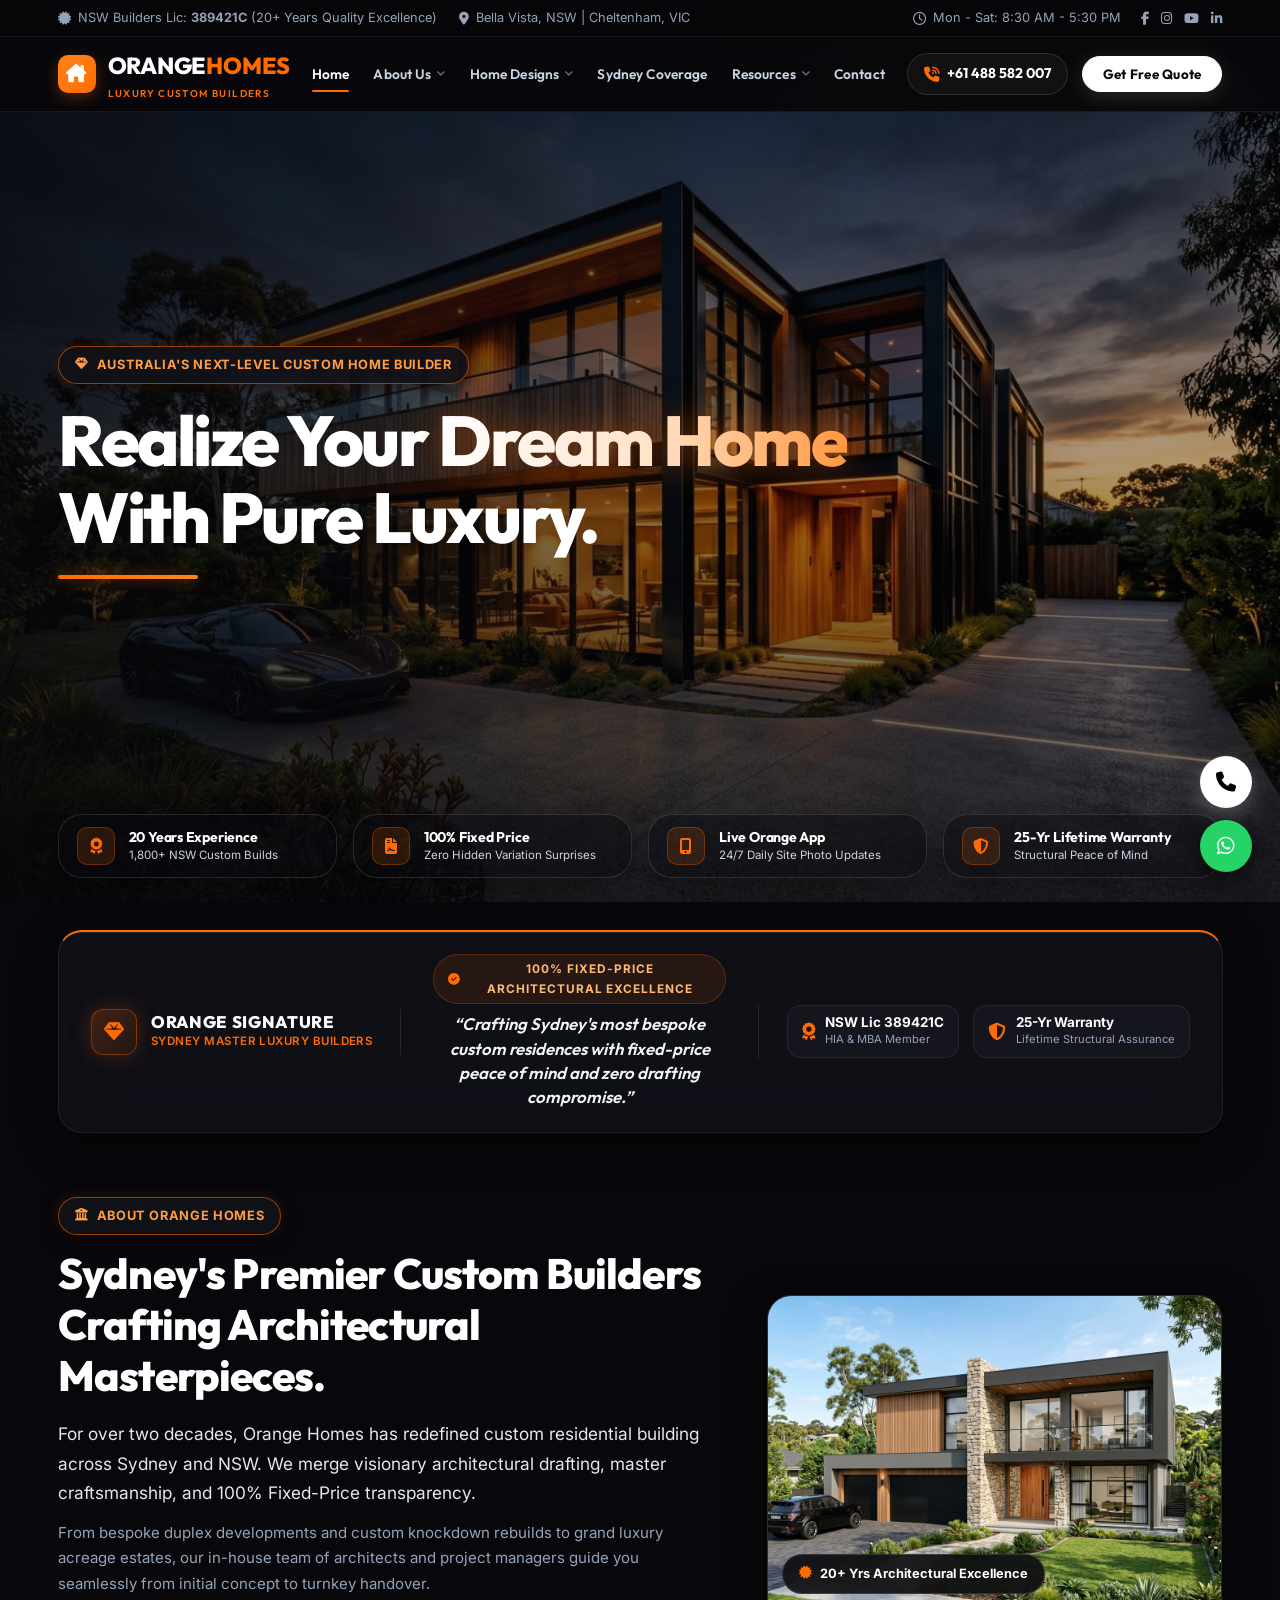
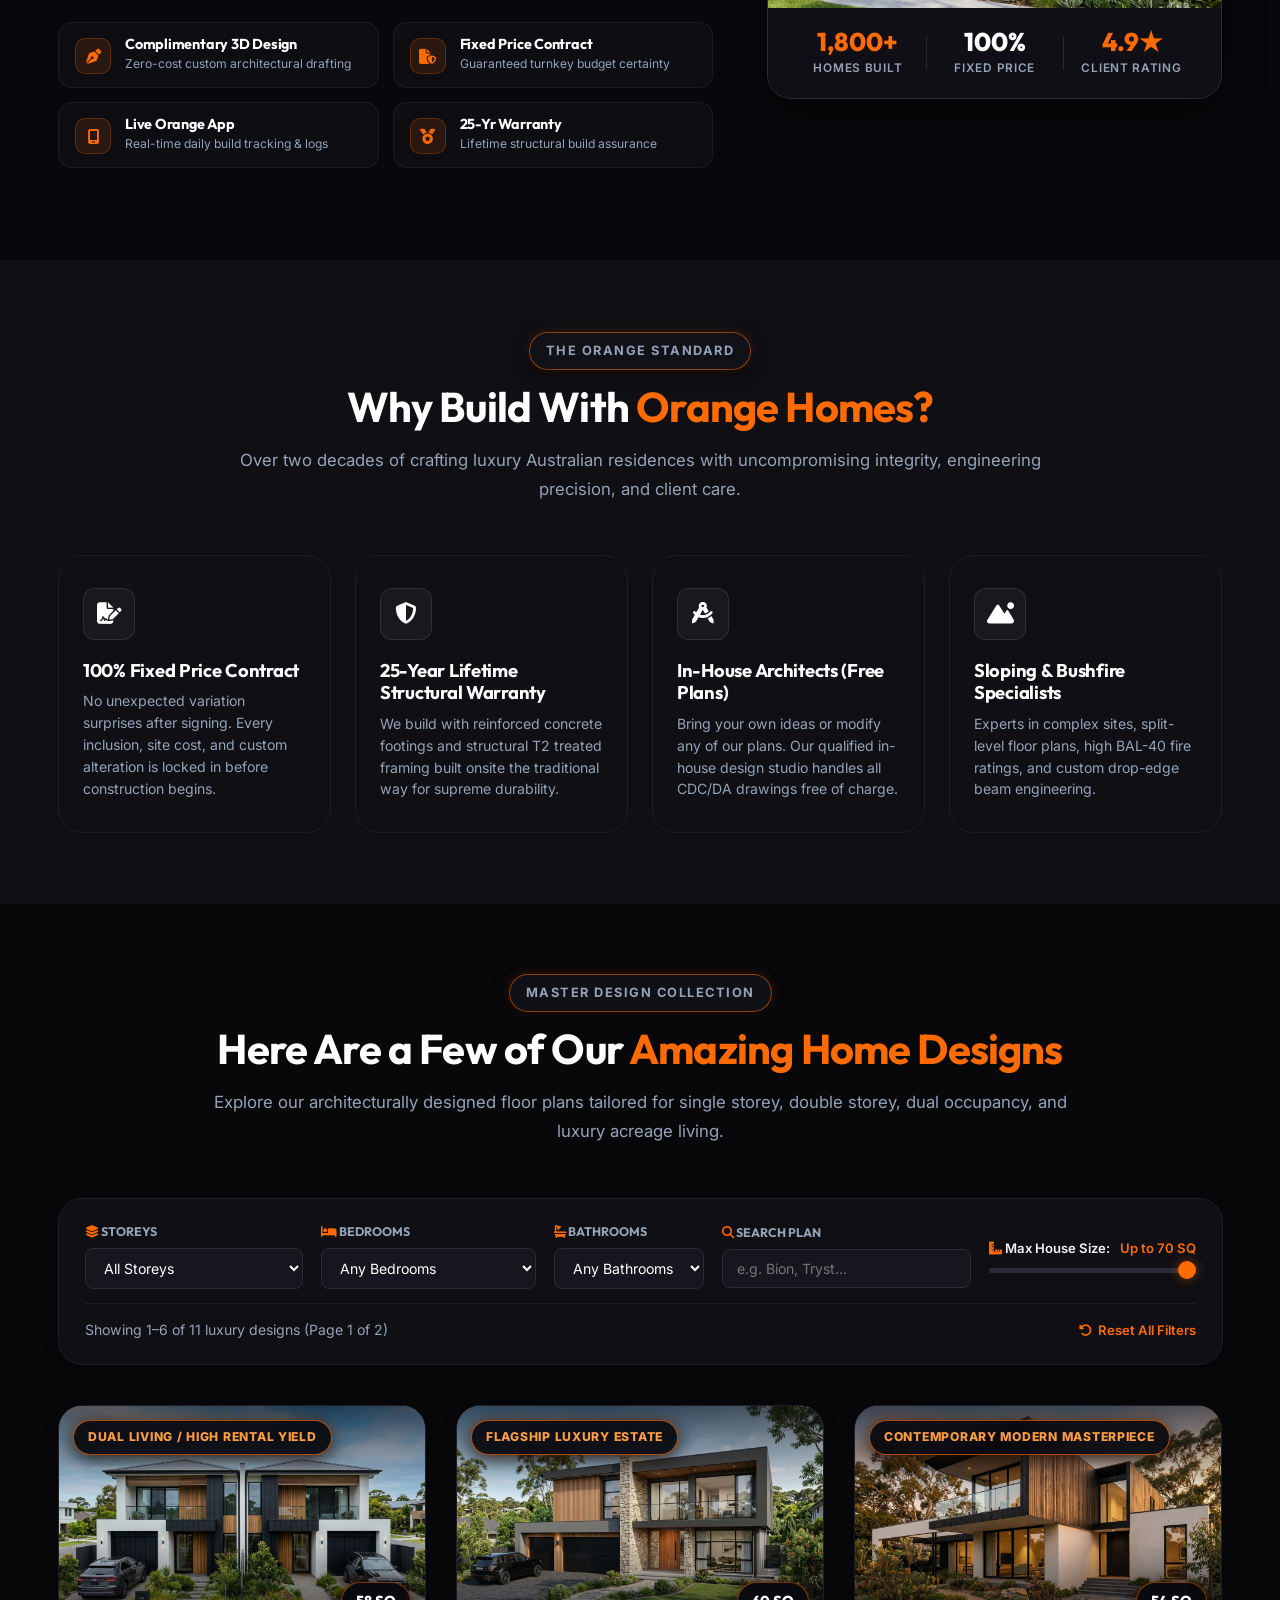
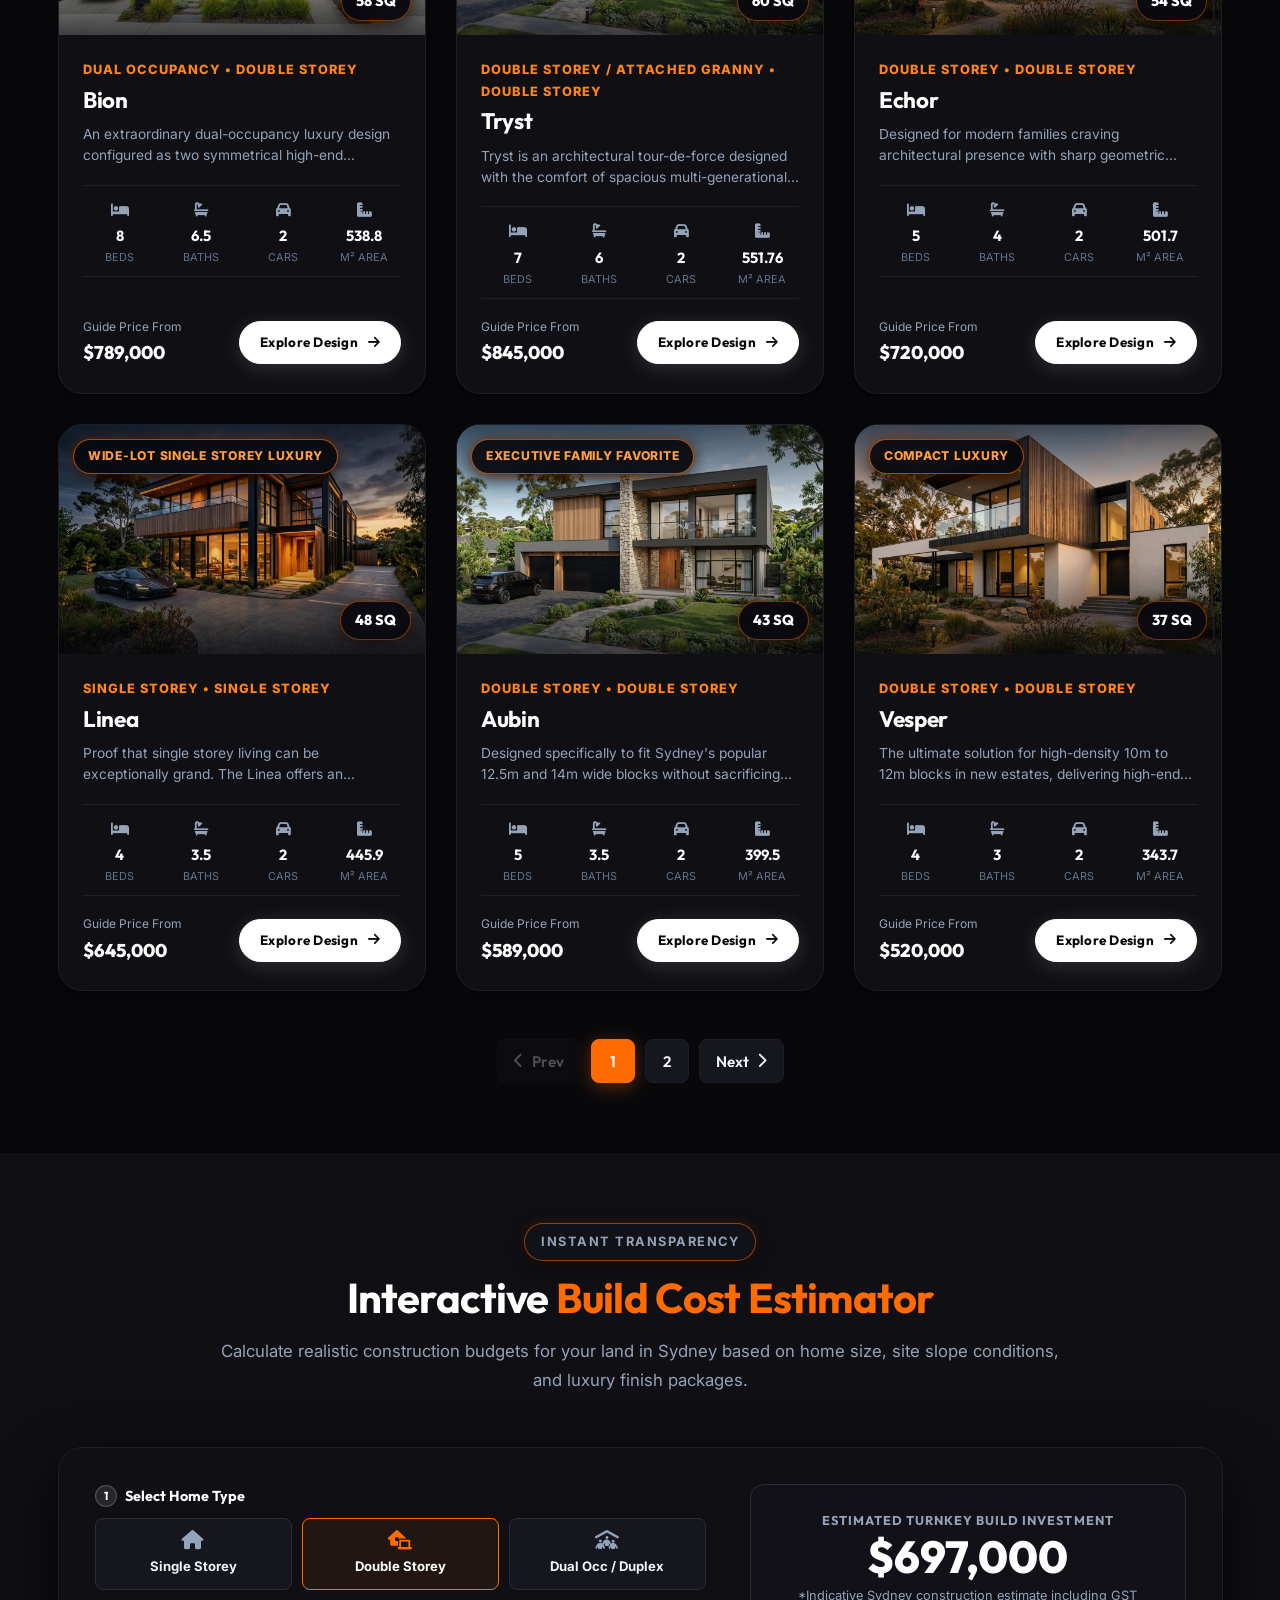
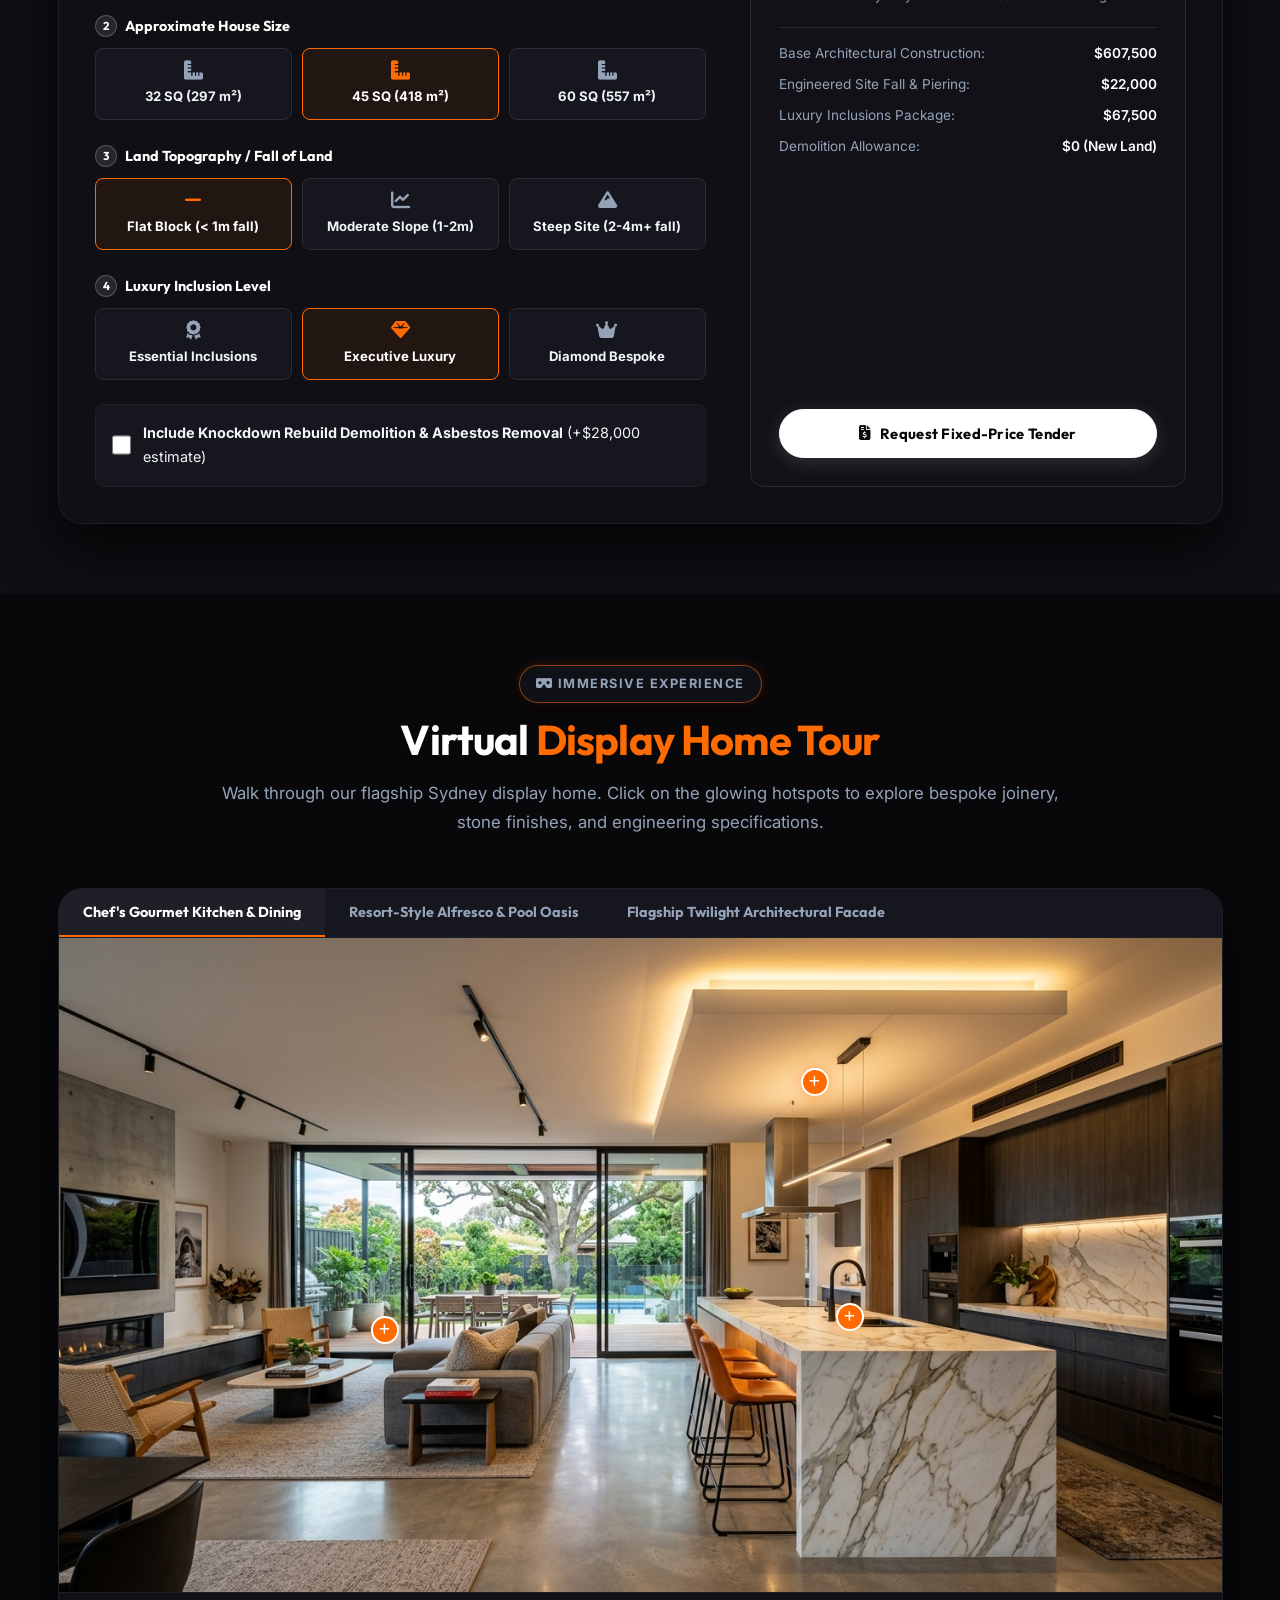
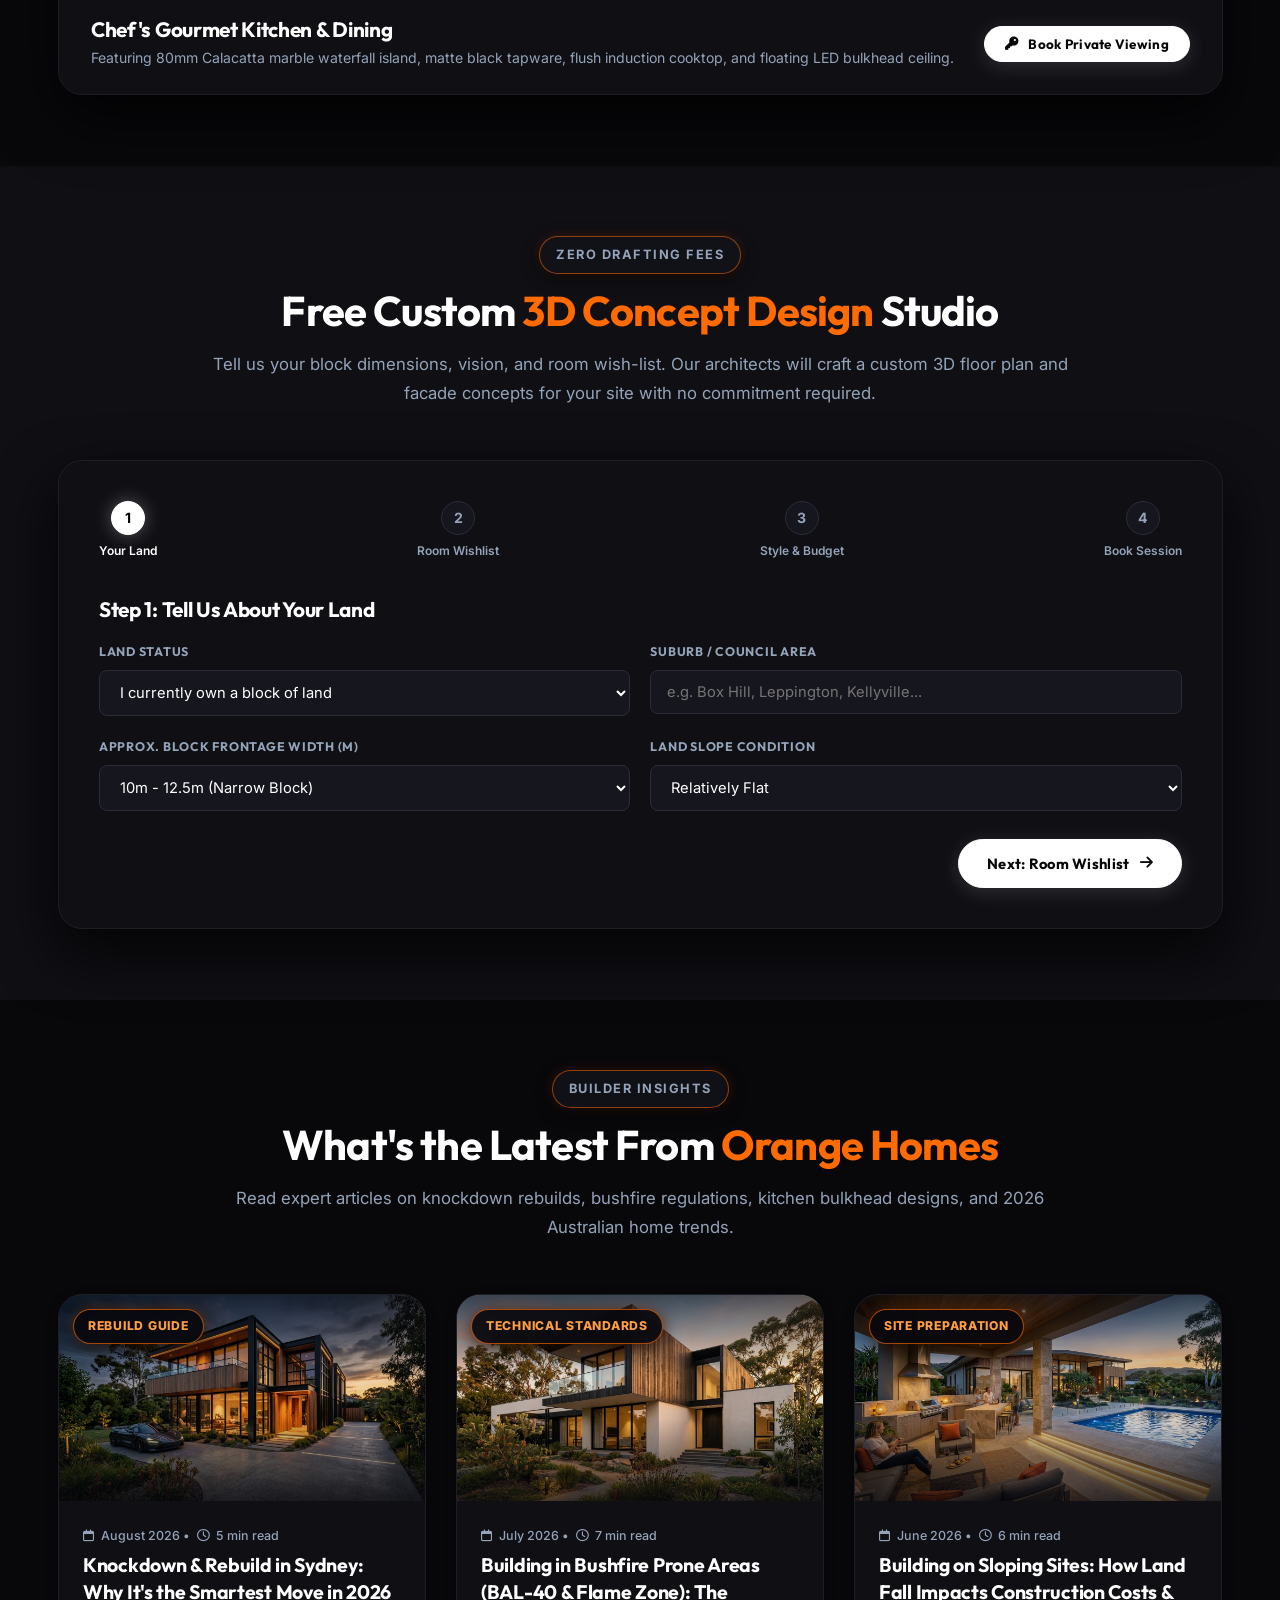
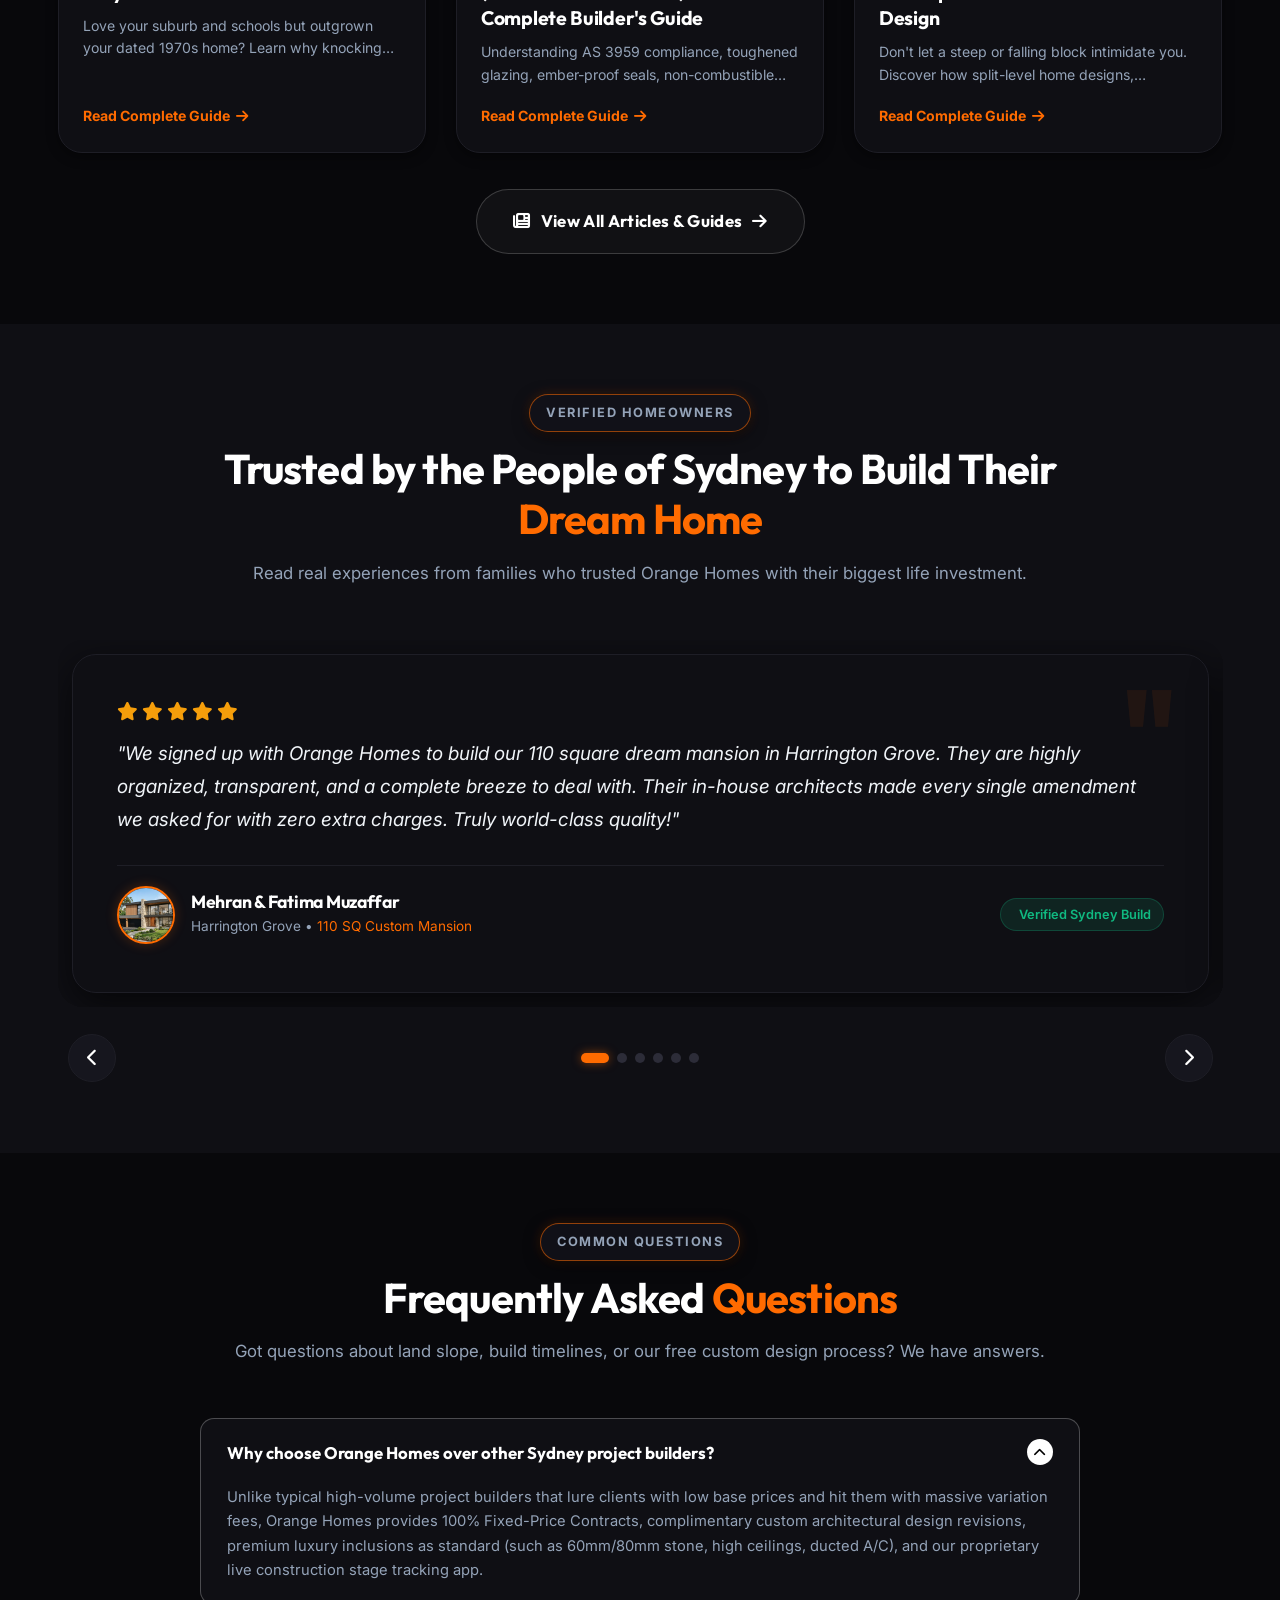
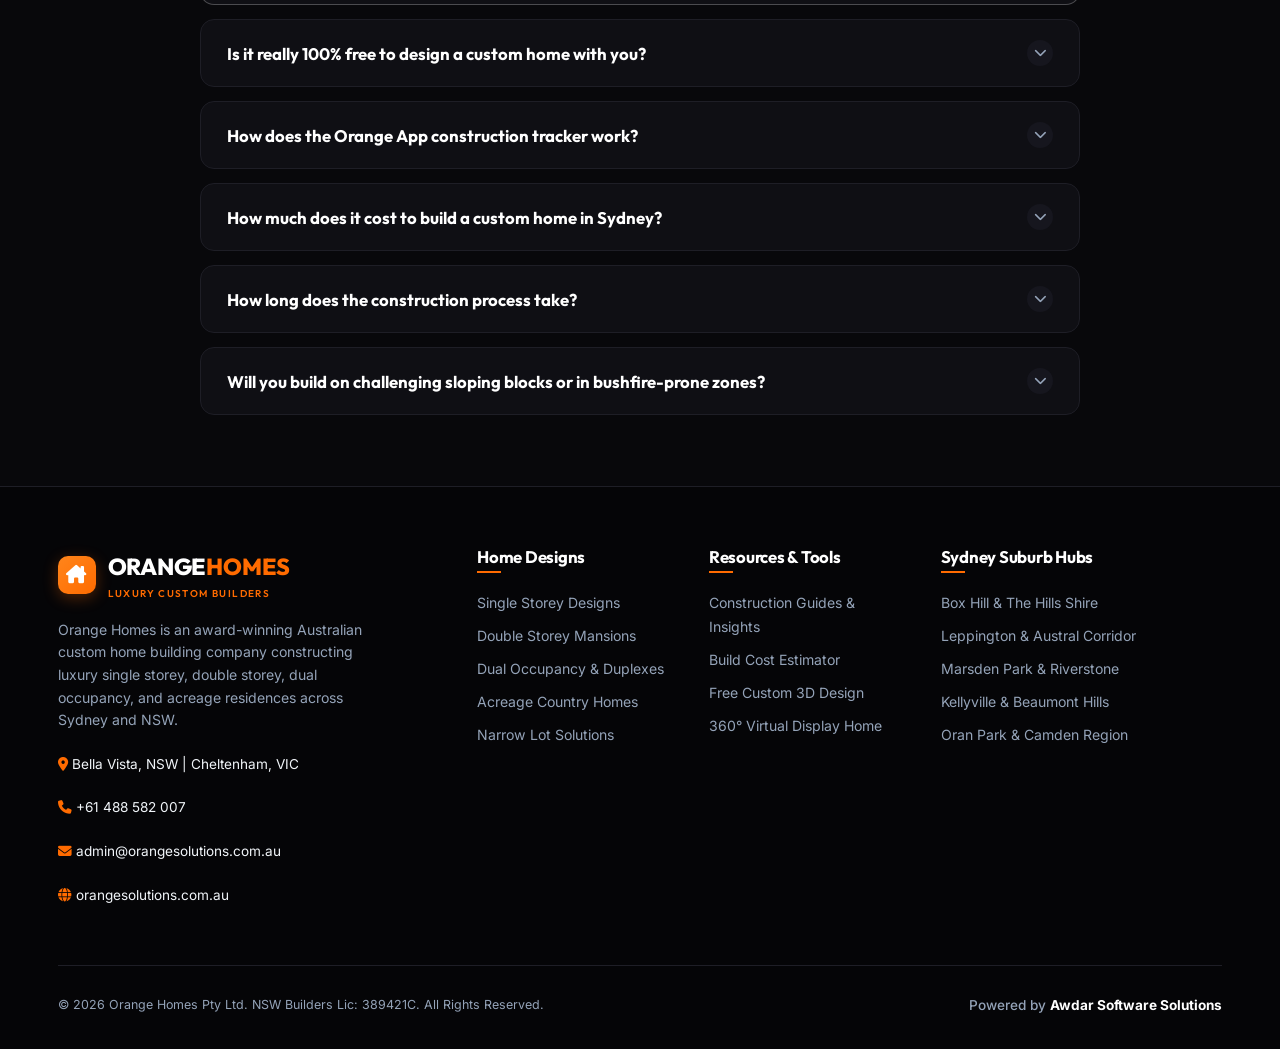
==== commit 9f68b189: "Add files via upload" ====
--- a/index.html
+++ b/index.html
@@ -45,7 +45,7 @@
         </div>
         <div class="top-bar-item">
           <i class="fa-solid fa-location-dot"></i>
-          <span>Suite 4.01, 5 Celebration Drive, Bella Vista NSW</span>
+          <span>Bella Vista, NSW | Cheltenham, VIC</span>
         </div>
       </div>
       <div class="top-bar-right">
@@ -116,6 +116,7 @@
               Resources <i class="fa-solid fa-angle-down"></i>
             </a>
             <ul class="nav-dropdown">
+              <li><a href="#estimator" class="dropdown-link"><i class="fa-solid fa-calculator"></i> Build Cost Estimator</a></li>
               <li><a href="#free-design-studio" class="dropdown-link"><i class="fa-solid fa-compass-drafting"></i> Free Custom 3D Design</a></li>
               <li><a href="#virtual-tour" class="dropdown-link"><i class="fa-solid fa-vr-cardboard"></i> 360° Display Home Tour</a></li>
               <li><a href="articles.html" class="dropdown-link"><i class="fa-solid fa-newspaper"></i> Latest Construction Guides</a></li>
@@ -123,24 +124,15 @@
             </ul>
           </li>
 
-          <li class="nav-item">
-            <a href="#estimator" class="nav-link">
-              Tools <i class="fa-solid fa-angle-down"></i>
-            </a>
-            <ul class="nav-dropdown">
-              <li><a href="#estimator" class="dropdown-link"><i class="fa-solid fa-calculator"></i> Build Cost Estimator</a></li>
-            </ul>
-          </li>
-
           <li class="nav-item"><a href="contact.html" class="nav-link">Contact</a></li>
         </ul>
       </nav>
 
       <!-- Action Button & Phone -->
       <div class="header-actions">
-        <a href="tel:+61298887766" class="header-phone">
+        <a href="tel:+61488582007" class="header-phone">
           <i class="fa-solid fa-phone-volume"></i>
-          <span>(02) 9888 7766</span>
+          <span>+61 488 582 007</span>
         </a>
         <button class="btn btn-primary btn-sm" onclick="openContactModal('Quick Consultation Quote')">
           Get Free Quote
@@ -958,9 +950,10 @@
             Orange Homes is an award-winning Australian custom home building company constructing luxury single storey, double storey, dual occupancy, and acreage residences across Sydney and NSW.
           </p>
           <div style="font-size: 0.85rem; color: var(--text-light); line-height: 1.8;">
-            <p><i class="fa-solid fa-location-dot text-orange"></i> Suite 4.01 / 5 Celebration Drive, Bella Vista NSW 2153</p>
-            <p><i class="fa-solid fa-phone text-orange"></i> (02) 9888 7766</p>
-            <p><i class="fa-solid fa-envelope text-orange"></i> enquiries@orangehomes.com.au</p>
+            <p><i class="fa-solid fa-location-dot text-orange"></i> Bella Vista, NSW | Cheltenham, VIC</p>
+            <p><i class="fa-solid fa-phone text-orange"></i> <a href="tel:+61488582007" style="color: inherit; text-decoration: none;">+61 488 582 007</a></p>
+            <p><i class="fa-solid fa-envelope text-orange"></i> <a href="mailto:admin@orangesolutions.com.au" style="color: inherit; text-decoration: none;">admin@orangesolutions.com.au</a></p>
+            <p><i class="fa-solid fa-globe text-orange"></i> <a href="https://orangesolutions.com.au/" target="_blank" rel="noopener" style="color: inherit; text-decoration: none;">orangesolutions.com.au</a></p>
           </div>
         </div>
 
@@ -1014,12 +1007,12 @@
        FLOATING FAST CONTACT WIDGET
        ========================================================================== -->
   <div class="floating-actions">
-    <a href="tel:+61298887766" class="float-btn float-phone" aria-label="Call Orange Homes Now">
+    <a href="tel:+61488582007" class="float-btn float-phone" aria-label="Call Orange Homes Now">
       <i class="fa-solid fa-phone"></i>
     </a>
-    <button class="float-btn float-whatsapp" onclick="openContactModal('WhatsApp Direct Chat')" aria-label="Chat with Advisor">
+    <a href="https://wa.me/61488582007" target="_blank" rel="noopener" class="float-btn float-whatsapp" aria-label="Chat with Advisor on WhatsApp">
       <i class="fa-brands fa-whatsapp"></i>
-    </button>
+    </a>
   </div>
 
   <!-- ==========================================================================
@@ -1050,8 +1043,8 @@
     </ul>
 
     <div style="margin-top: auto;">
-      <a href="tel:+61298887766" class="btn btn-primary" style="width: 100%; margin-bottom: 12px;">
-        <i class="fa-solid fa-phone"></i> (02) 9888 7766
+      <a href="tel:+61488582007" class="btn btn-primary" style="width: 100%; margin-bottom: 12px;">
+        <i class="fa-solid fa-phone"></i> +61 488 582 007
       </a>
       <button class="btn btn-outline-white" style="width: 100%;" onclick="openContactModal('Mobile Drawer Quote')">
         Get Free Tender
--- a/css/style.css
+++ b/css/style.css
@@ -677,28 +677,41 @@
   color: var(--text-muted);
 }
 
-/* Professional Navigation Links with Sliding Underline */
+/* Professional Navigation Links with Sliding Underline - Always 1 Line */
+.desktop-nav {
+  display: flex;
+  align-items: center;
+  flex-shrink: 1;
+}
+
 .nav-menu {
   display: flex;
   align-items: center;
   list-style: none;
-  gap: 4px;
+  gap: 2px;
+  flex-wrap: nowrap;
+  white-space: nowrap;
+  margin: 0;
+  padding: 0;
 }
 
 .nav-item {
   position: relative;
+  flex-shrink: 0;
+  white-space: nowrap;
 }
 
 .nav-link {
   display: flex;
   align-items: center;
-  gap: 6px;
-  padding: 10px 14px;
+  gap: 5px;
+  padding: 8px 11px;
   font-family: var(--font-heading);
-  font-size: 0.88rem;
+  font-size: 0.86rem;
   font-weight: 600;
   color: #cbd5e1;
-  letter-spacing: 0.02em;
+  letter-spacing: 0.01em;
+  white-space: nowrap;
   transition: all var(--transition-fast);
   position: relative;
 }
@@ -706,9 +719,9 @@
 .nav-link::after {
   content: '';
   position: absolute;
-  bottom: 4px;
-  left: 14px;
-  right: 14px;
+  bottom: 2px;
+  left: 11px;
+  right: 11px;
   height: 2px;
   background: var(--accent-orange);
   transform: scaleX(0);
@@ -726,7 +739,7 @@
 }
 
 .nav-link i.fa-angle-down {
-  font-size: 0.68rem;
+  font-size: 0.65rem;
   color: #64748b;
   transition: transform var(--transition-fast), color var(--transition-fast);
 }
@@ -3115,6 +3128,12 @@
    RESPONSIVE BREAKPOINTS
    ========================================================================== */
 @media (max-width: 1199px) {
+  .nav-link { padding: 8px 8px; font-size: 0.82rem; gap: 4px; }
+  .header-phone { padding: 6px 12px; font-size: 0.80rem; }
+  .header-actions { gap: 8px; }
+  .header-actions .btn-sm { padding: 8px 14px; font-size: 0.80rem; }
+  .brand-logo { font-size: 1.3rem; gap: 10px; }
+  .logo-symbol { width: 34px; height: 34px; font-size: 1rem; }
   .hero-title { font-size: 3.2rem; }
   .designs-grid { grid-template-columns: repeat(2, 1fr); }
   .filter-grid { grid-template-columns: repeat(2, 1fr); }
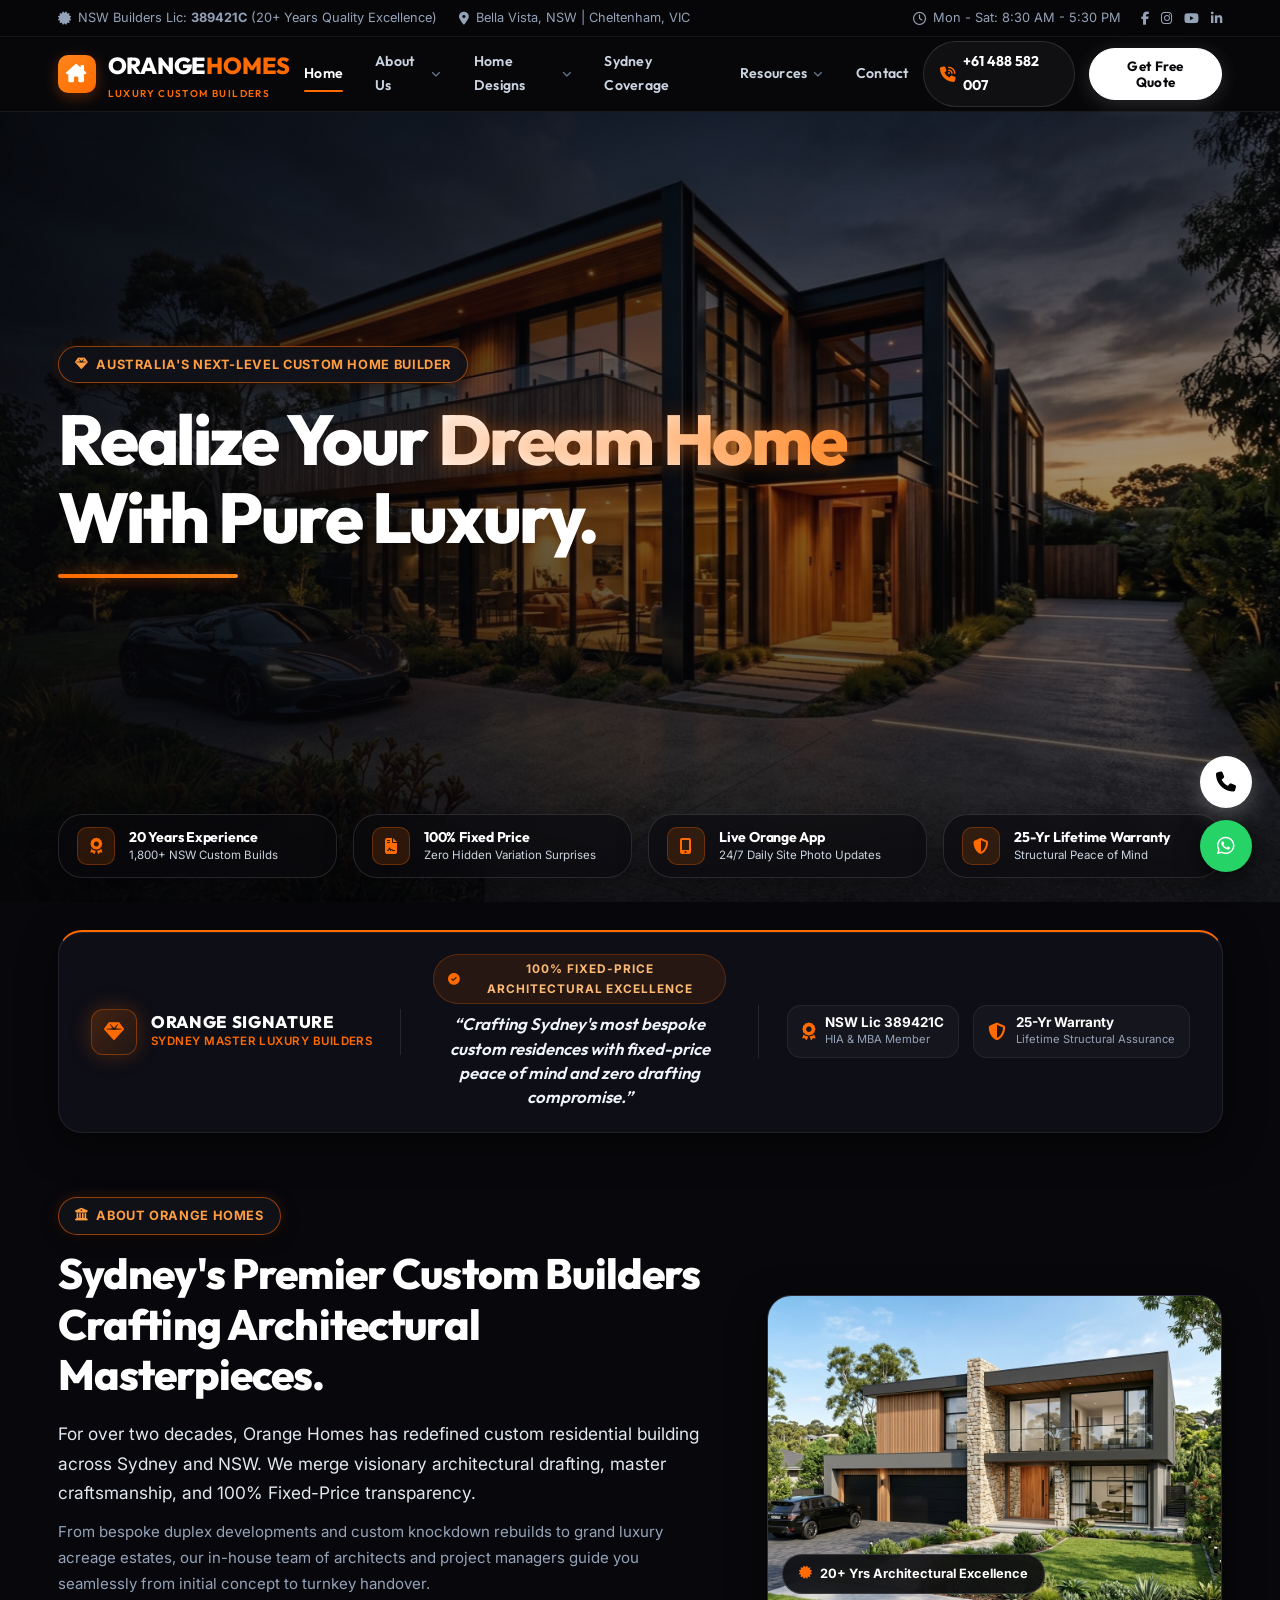
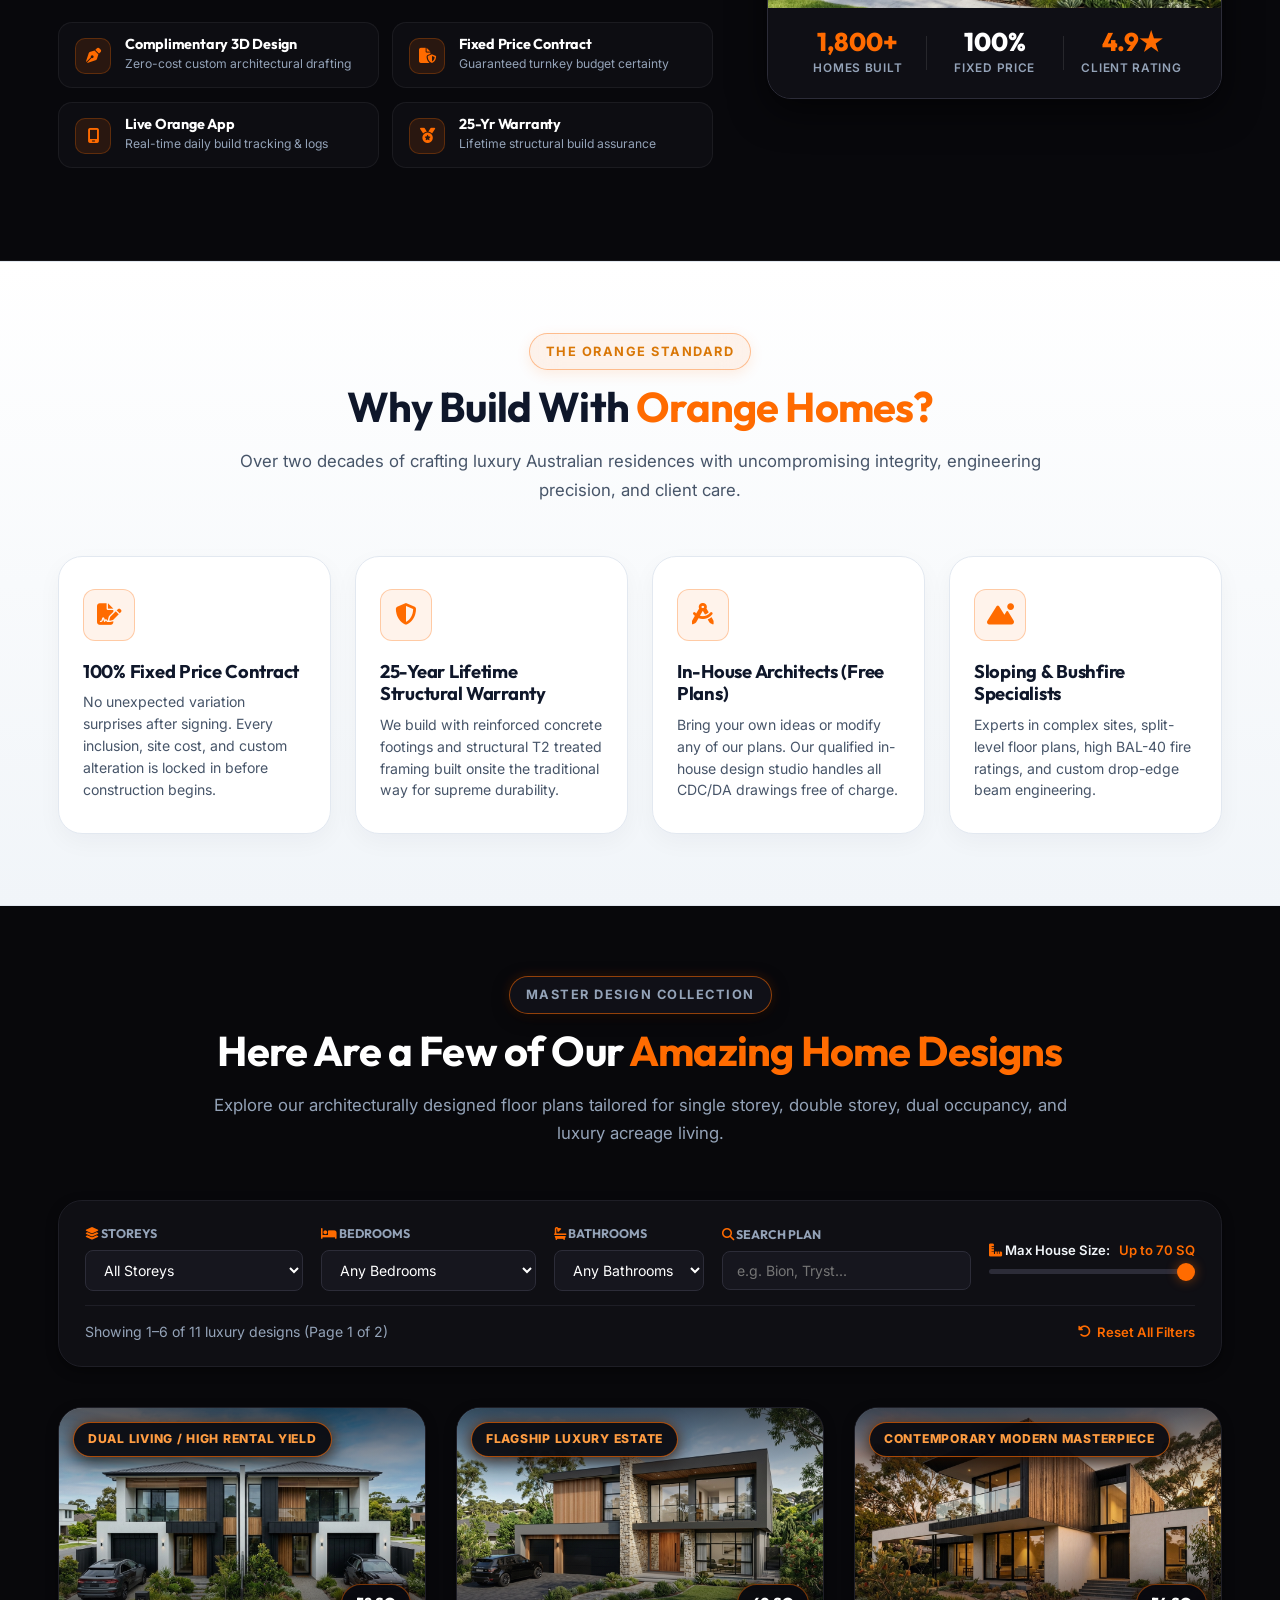
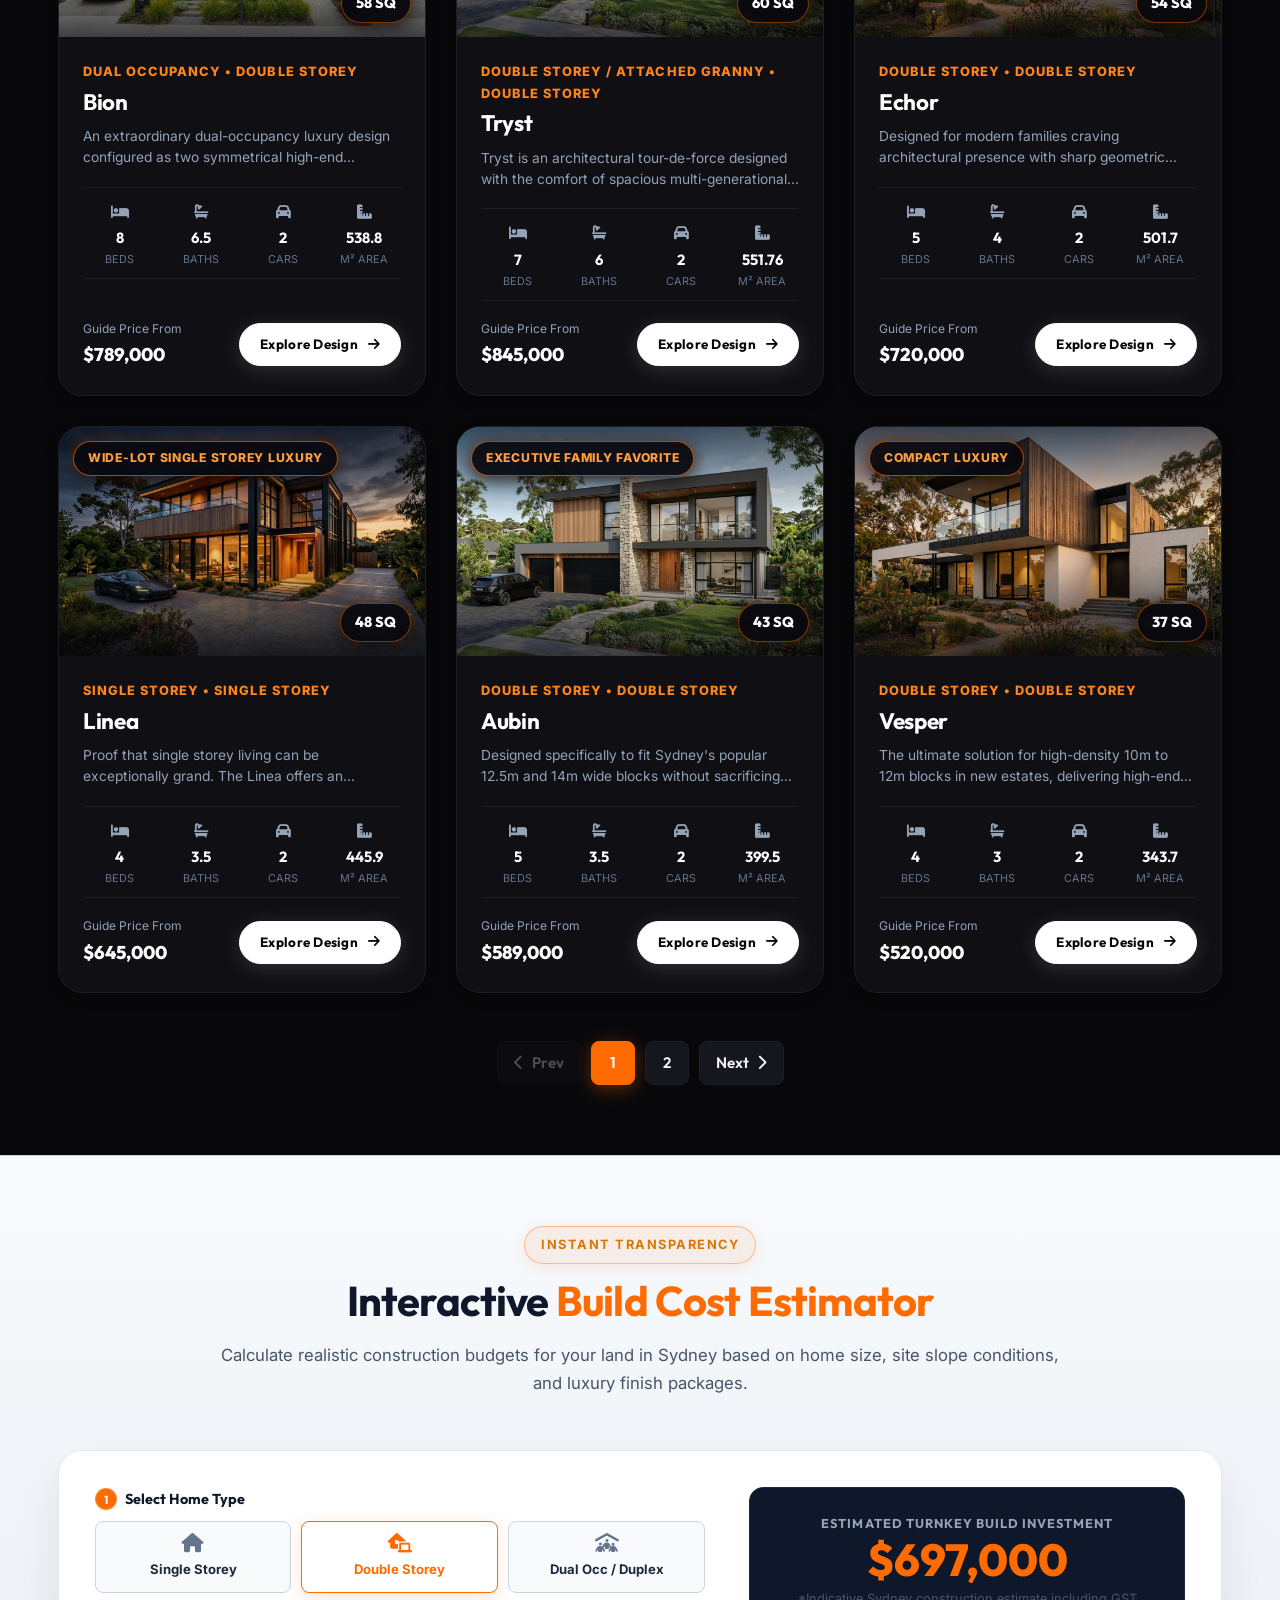
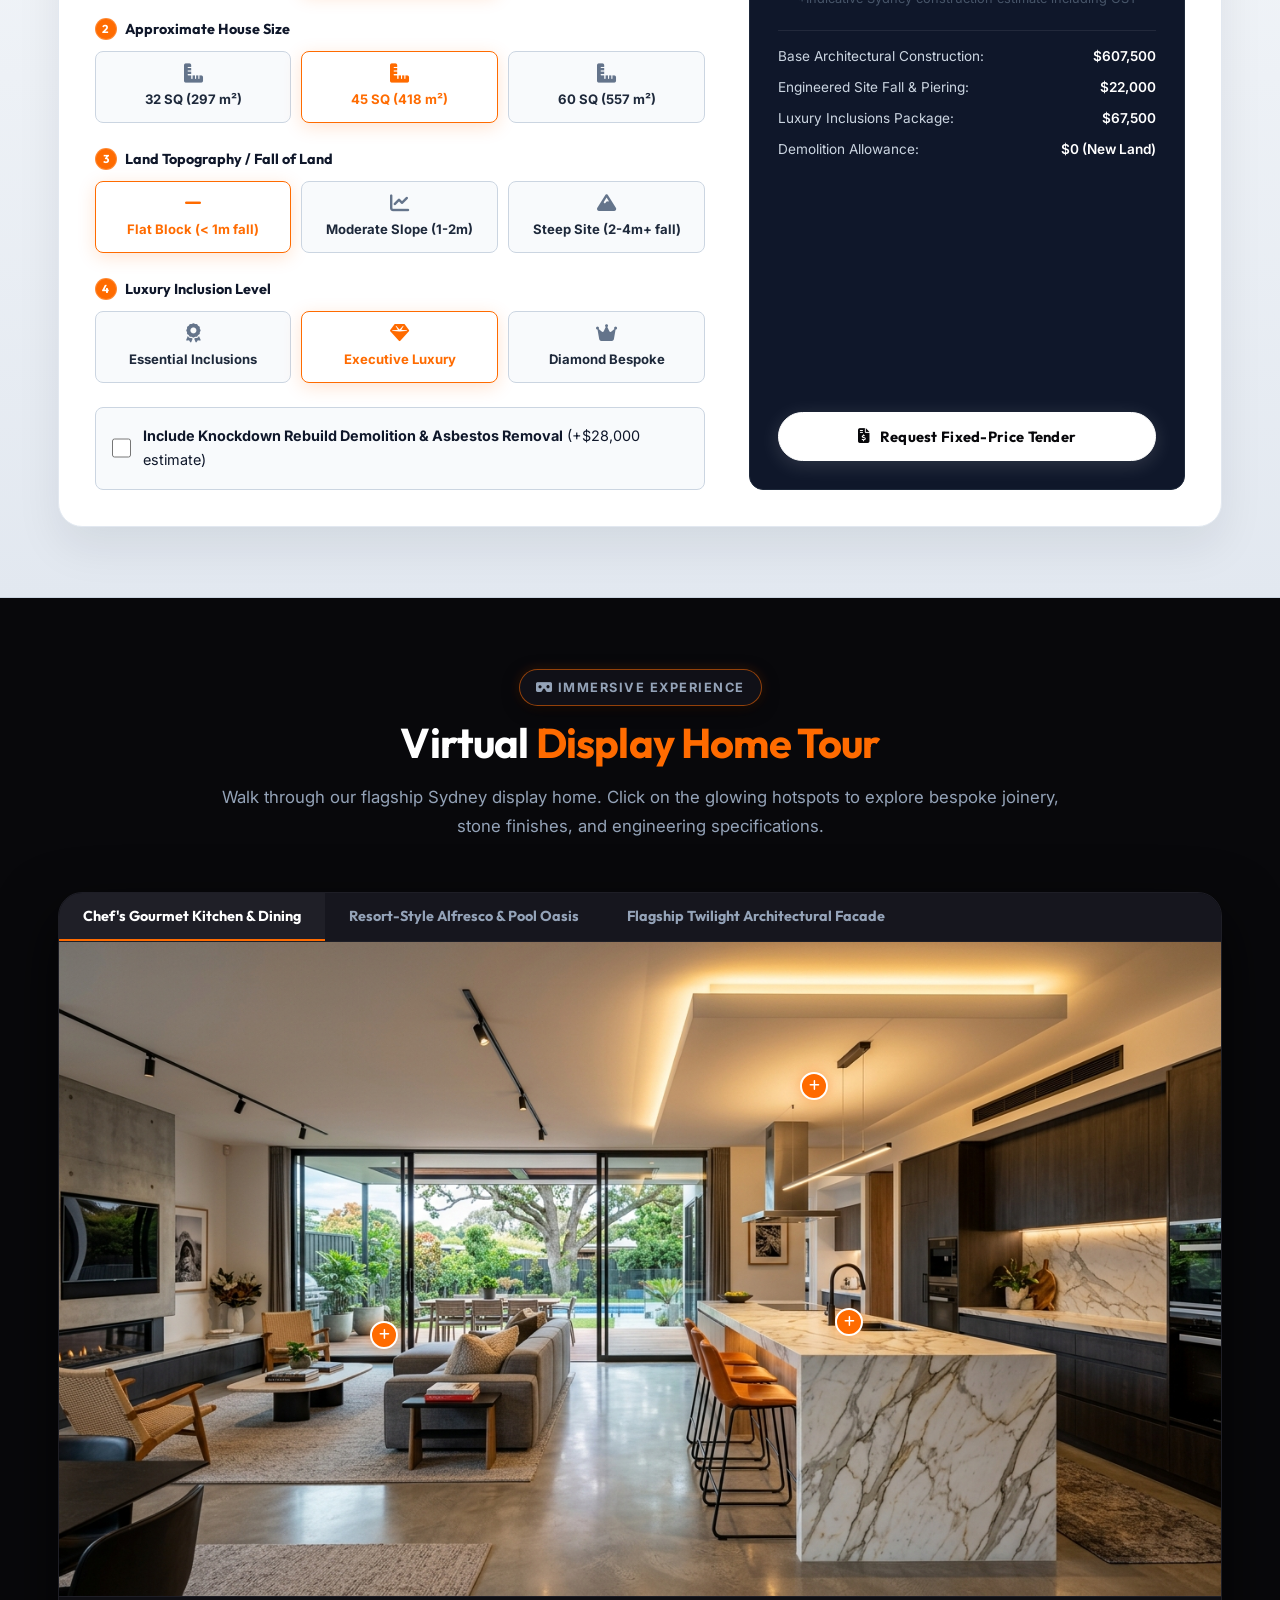
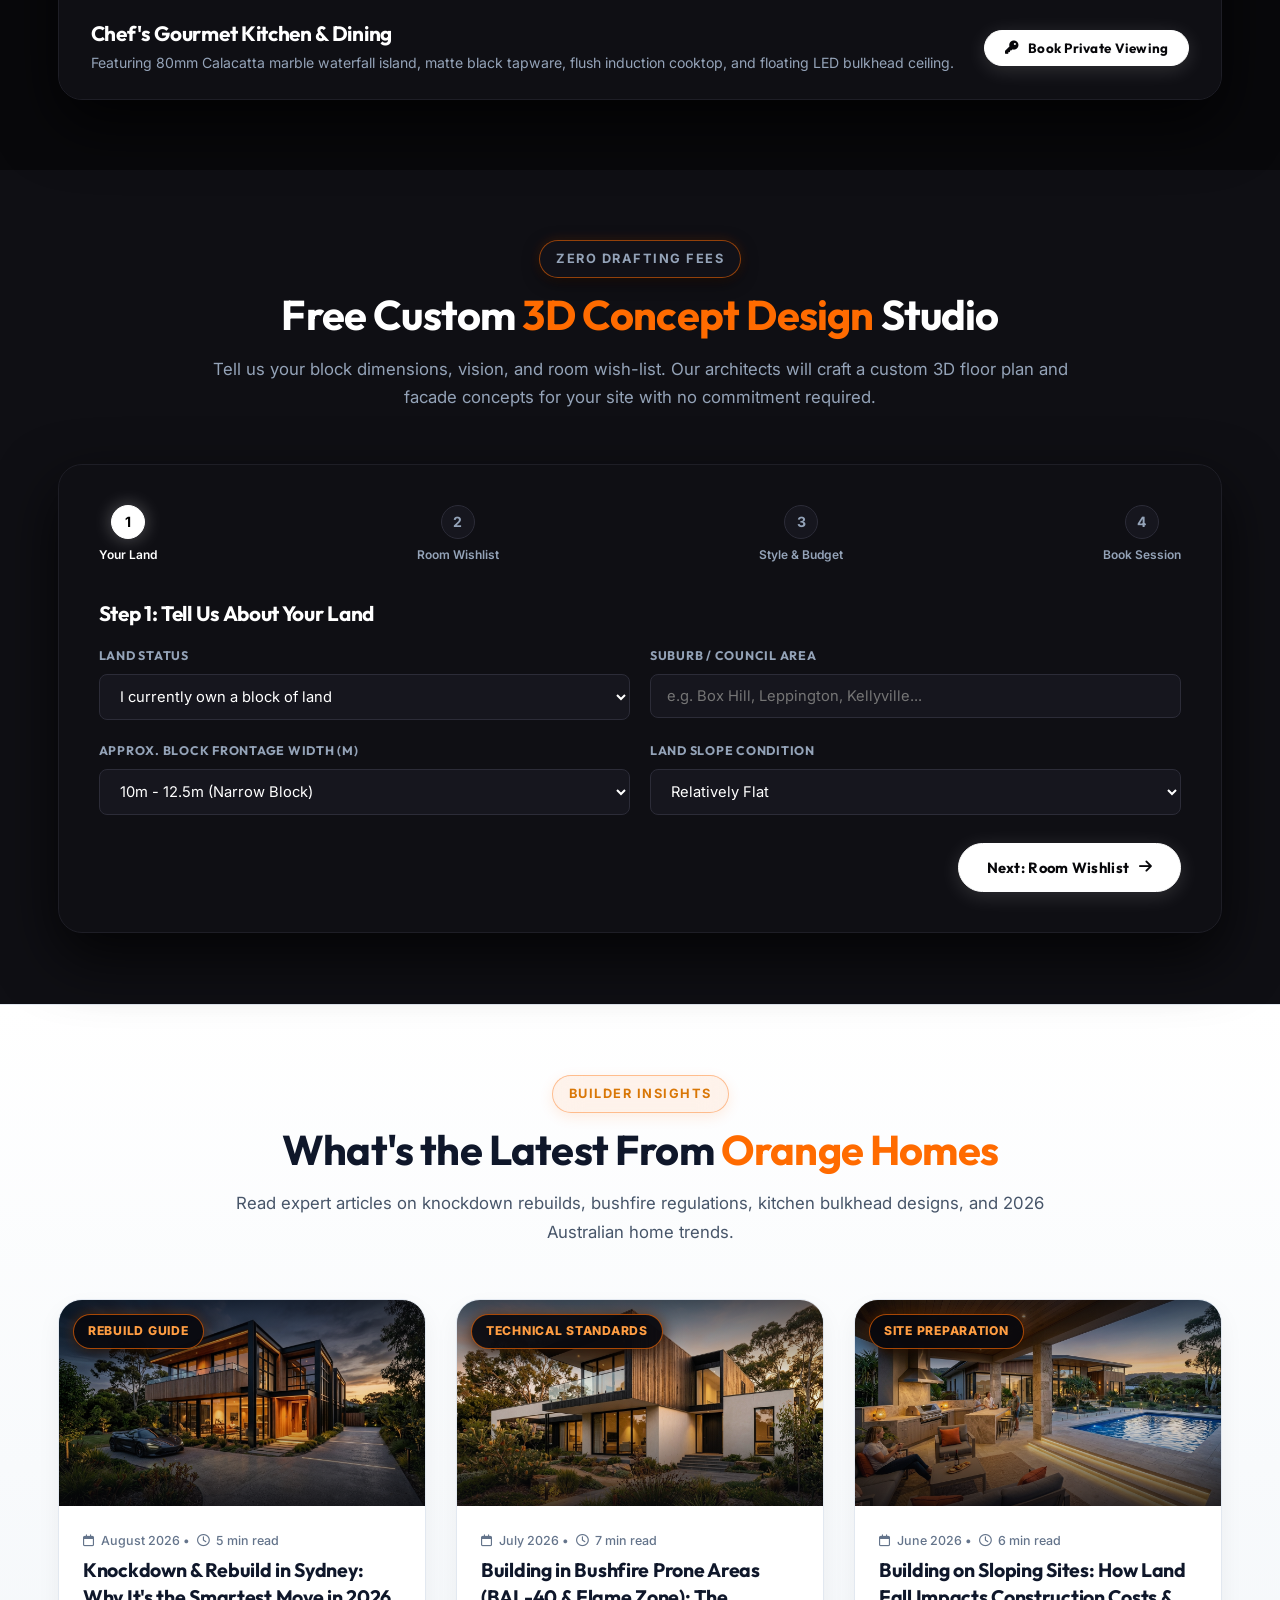
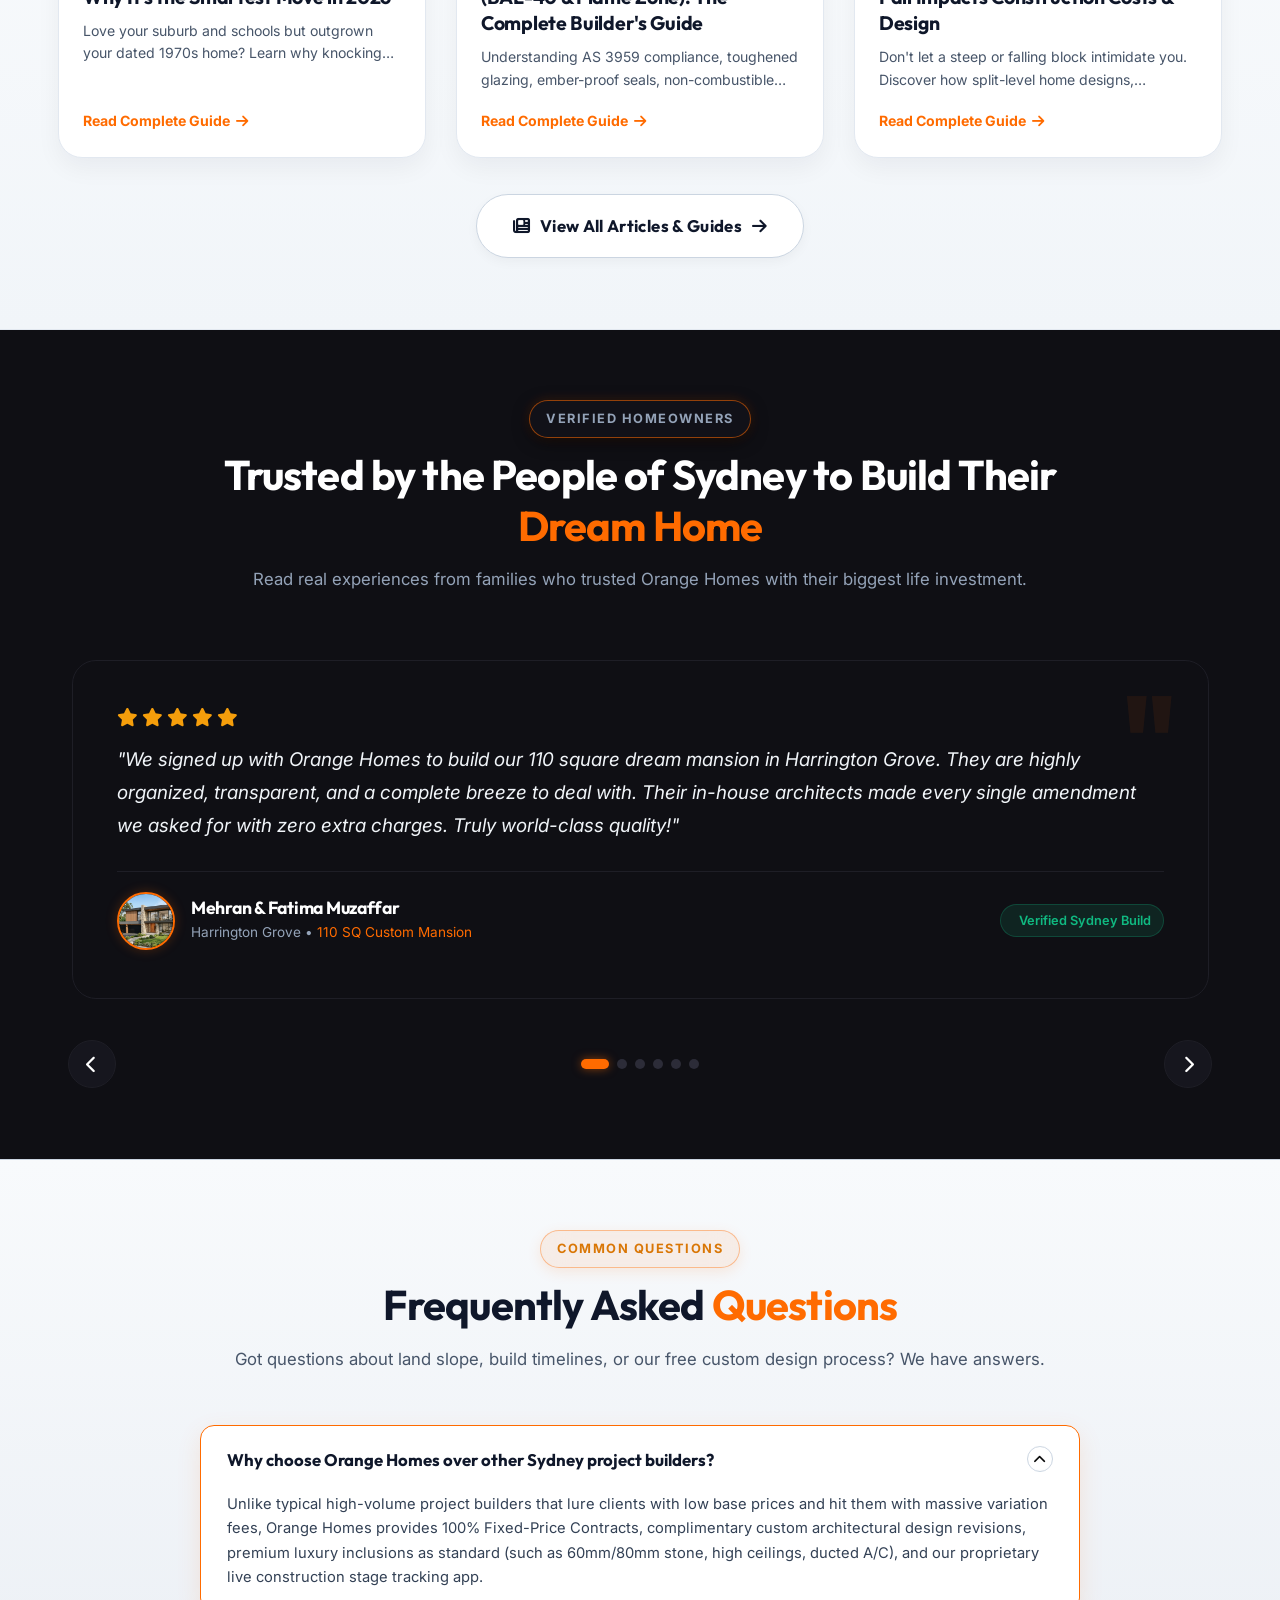
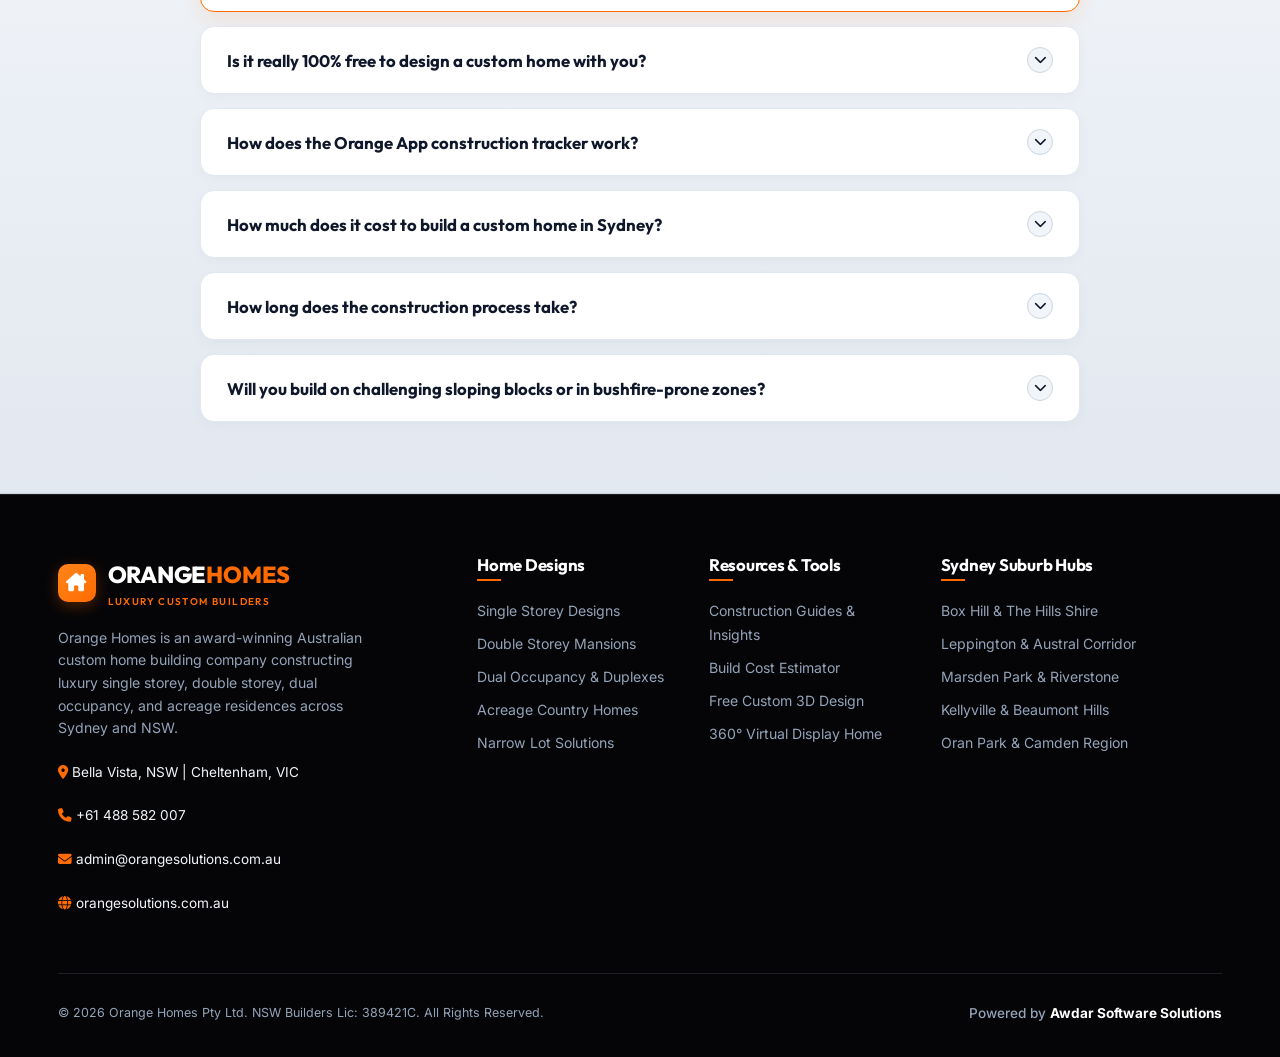
==== commit e5256a5d: "Add files via upload" ====
--- a/index.html
+++ b/index.html
@@ -1,26 +1,34 @@
 <!DOCTYPE html>
 <html lang="en-AU">
+
 <head>
   <meta charset="UTF-8">
   <meta name="viewport" content="width=device-width, initial-scale=1.0">
   <title>Orange Homes | Custom Home Builders Sydney & NSW | Fixed Price & Luxury Designs</title>
-  <meta name="description" content="Build your dream home with Sydney's premier custom luxury home builders. 100% Fixed-Price Contracts, complimentary 3D custom architectural designs, and live build tracking with the Orange App.">
-  <meta name="keywords" content="custom home builders sydney, luxury home designs, house and land packages sydney, dual occupancy builders, knockdown rebuild sydney, box hill builders, leppington builders">
-  
+  <meta name="description"
+    content="Build your dream home with Sydney's premier custom luxury home builders. 100% Fixed-Price Contracts, complimentary 3D custom architectural designs, and live build tracking with the Orange App.">
+  <meta name="keywords"
+    content="custom home builders sydney, luxury home designs, house and land packages sydney, dual occupancy builders, knockdown rebuild sydney, box hill builders, leppington builders">
+
   <!-- Favicon -->
-  <link rel="icon" type="image/svg+xml" href="data:image/svg+xml,<svg xmlns='http://www.w3.org/2000/svg' viewBox='0 0 100 100'><rect width='100' height='100' rx='20' fill='%23ff6b00'/><path d='M30 65 L50 25 L70 65 Z' fill='%23ffffff'/></svg>">
-  
+  <link rel="icon" type="image/svg+xml"
+    href="data:image/svg+xml,<svg xmlns='http://www.w3.org/2000/svg' viewBox='0 0 100 100'><rect width='100' height='100' rx='20' fill='%23ff6b00'/><path d='M30 65 L50 25 L70 65 Z' fill='%23ffffff'/></svg>">
+
   <!-- Google Fonts: Outfit & Inter -->
   <link rel="preconnect" href="https://fonts.googleapis.com">
   <link rel="preconnect" href="https://fonts.gstatic.com" crossorigin>
-  <link href="https://fonts.googleapis.com/css2?family=Inter:wght@300;400;500;600;700&family=Outfit:wght@400;500;600;700;800;900&display=swap" rel="stylesheet">
-  
+  <link
+    href="https://fonts.googleapis.com/css2?family=Inter:wght@300;400;500;600;700&family=Outfit:wght@400;500;600;700;800;900&display=swap"
+    rel="stylesheet">
+
   <!-- FontAwesome 6 Icons -->
-  <link rel="stylesheet" href="https://cdnjs.cloudflare.com/ajax/libs/font-awesome/6.5.1/css/all.min.css" crossorigin="anonymous" referrerpolicy="no-referrer" />
-  
+  <link rel="stylesheet" href="https://cdnjs.cloudflare.com/ajax/libs/font-awesome/6.5.1/css/all.min.css"
+    crossorigin="anonymous" referrerpolicy="no-referrer" />
+
   <!-- Custom Stylesheet -->
   <link rel="stylesheet" href="css/style.css">
 </head>
+
 <body>
 
   <!-- ==========================================================================
@@ -68,7 +76,7 @@
        ========================================================================== -->
   <header class="site-header">
     <div class="container nav-container">
-      
+
       <!-- Brand Logo -->
       <a href="#hero" class="brand-logo">
         <div class="logo-symbol"><i class="fa-solid fa-house-chimney"></i></div>
@@ -82,16 +90,20 @@
       <nav class="desktop-nav">
         <ul class="nav-menu">
           <li class="nav-item active"><a href="#hero" class="nav-link">Home</a></li>
-          
+
           <li class="nav-item">
             <a href="#why-choose-us" class="nav-link">
               About Us <i class="fa-solid fa-angle-down"></i>
             </a>
             <ul class="nav-dropdown">
-              <li><a href="#about-intro" class="dropdown-link"><i class="fa-solid fa-building-columns"></i> About Orange Homes</a></li>
-              <li><a href="#why-choose-us" class="dropdown-link"><i class="fa-solid fa-award"></i> Why Orange Homes?</a></li>
-              <li><a href="#testimonials" class="dropdown-link"><i class="fa-solid fa-star"></i> Verified Testimonials</a></li>
-              <li><a href="#why-choose-us" class="dropdown-link"><i class="fa-solid fa-shield-halved"></i> 25-Yr Lifetime Warranty</a></li>
+              <li><a href="#about-intro" class="dropdown-link"><i class="fa-solid fa-building-columns"></i> About Orange
+                  Homes</a></li>
+              <li><a href="#why-choose-us" class="dropdown-link"><i class="fa-solid fa-award"></i> Why Orange Homes?</a>
+              </li>
+              <li><a href="#testimonials" class="dropdown-link"><i class="fa-solid fa-star"></i> Verified
+                  Testimonials</a></li>
+              <li><a href="#why-choose-us" class="dropdown-link"><i class="fa-solid fa-shield-halved"></i> 25-Yr
+                  Lifetime Warranty</a></li>
             </ul>
           </li>
 
@@ -100,10 +112,18 @@
               Home Designs <i class="fa-solid fa-angle-down"></i>
             </a>
             <ul class="nav-dropdown">
-              <li><a href="#home-designs" class="dropdown-link" onclick="document.getElementById('filterStorey').value='Single Storey'; resetAllFilters();"><i class="fa-solid fa-house"></i> Single Storey Homes</a></li>
-              <li><a href="#home-designs" class="dropdown-link" onclick="document.getElementById('filterStorey').value='Double Storey'; resetAllFilters();"><i class="fa-solid fa-house-laptop"></i> Double Storey Mansions</a></li>
-              <li><a href="#home-designs" class="dropdown-link" onclick="document.getElementById('filterStorey').value='Dual Occupancy'; resetAllFilters();"><i class="fa-solid fa-people-roof"></i> Dual Occupancy & Duplex</a></li>
-              <li><a href="#home-designs" class="dropdown-link" onclick="document.getElementById('filterStorey').value='Acreage'; resetAllFilters();"><i class="fa-solid fa-tree"></i> Acreage Country Estates</a></li>
+              <li><a href="#home-designs" class="dropdown-link"
+                  onclick="document.getElementById('filterStorey').value='Single Storey'; resetAllFilters();"><i
+                    class="fa-solid fa-house"></i> Single Storey Homes</a></li>
+              <li><a href="#home-designs" class="dropdown-link"
+                  onclick="document.getElementById('filterStorey').value='Double Storey'; resetAllFilters();"><i
+                    class="fa-solid fa-house-laptop"></i> Double Storey Mansions</a></li>
+              <li><a href="#home-designs" class="dropdown-link"
+                  onclick="document.getElementById('filterStorey').value='Dual Occupancy'; resetAllFilters();"><i
+                    class="fa-solid fa-people-roof"></i> Dual Occupancy & Duplex</a></li>
+              <li><a href="#home-designs" class="dropdown-link"
+                  onclick="document.getElementById('filterStorey').value='Acreage'; resetAllFilters();"><i
+                    class="fa-solid fa-tree"></i> Acreage Country Estates</a></li>
             </ul>
           </li>
 
@@ -116,10 +136,14 @@
               Resources <i class="fa-solid fa-angle-down"></i>
             </a>
             <ul class="nav-dropdown">
-              <li><a href="#estimator" class="dropdown-link"><i class="fa-solid fa-calculator"></i> Build Cost Estimator</a></li>
-              <li><a href="#free-design-studio" class="dropdown-link"><i class="fa-solid fa-compass-drafting"></i> Free Custom 3D Design</a></li>
-              <li><a href="#virtual-tour" class="dropdown-link"><i class="fa-solid fa-vr-cardboard"></i> 360° Display Home Tour</a></li>
-              <li><a href="articles.html" class="dropdown-link"><i class="fa-solid fa-newspaper"></i> Latest Construction Guides</a></li>
+              <li><a href="#estimator" class="dropdown-link"><i class="fa-solid fa-calculator"></i> Build Cost
+                  Estimator</a></li>
+              <li><a href="#free-design-studio" class="dropdown-link"><i class="fa-solid fa-compass-drafting"></i> Free
+                  Custom 3D Design</a></li>
+              <li><a href="#virtual-tour" class="dropdown-link"><i class="fa-solid fa-vr-cardboard"></i> 360° Display
+                  Home Tour</a></li>
+              <li><a href="articles.html" class="dropdown-link"><i class="fa-solid fa-newspaper"></i> Latest
+                  Construction Guides</a></li>
               <li><a href="#faqs" class="dropdown-link"><i class="fa-solid fa-circle-question"></i> FAQs</a></li>
             </ul>
           </li>
@@ -347,7 +371,7 @@
   <!-- ==========================================================================
        WHY CHOOSE ORANGE HOMES (Guarantees & Inclusions - Under About Us)
        ========================================================================== -->
-  <section id="why-choose-us" class="section-padding bg-dark-card">
+  <section id="why-choose-us" class="section-padding bg-light-section">
     <div class="container">
       
       <div class="section-header reveal-fade-up">
@@ -472,7 +496,7 @@
   <!-- ==========================================================================
        INTERACTIVE BUILD COST ESTIMATOR
        ========================================================================== -->
-  <section id="estimator" class="section-padding bg-dark-card">
+  <section id="estimator" class="section-padding bg-gray-section">
     <div class="container">
       
       <div class="section-header reveal-fade-up">
@@ -852,7 +876,7 @@
   <!-- ==========================================================================
        LATEST CONSTRUCTION ARTICLES & KNOWLEDGE BASE
        ========================================================================== -->
-  <section id="articles" class="section-padding bg-dark">
+  <section id="articles" class="section-padding bg-light-section">
     <div class="container">
       
       <div class="section-header reveal-fade-up">
@@ -914,7 +938,7 @@
   <!-- ==========================================================================
        FREQUENTLY ASKED QUESTIONS
        ========================================================================== -->
-  <section id="faqs" class="section-padding bg-dark">
+  <section id="faqs" class="section-padding bg-gray-section">
     <div class="container">
       
       <div class="section-header reveal-fade-up">
@@ -935,9 +959,9 @@
        ========================================================================== -->
   <footer class="site-footer">
     <div class="container">
-      
+
       <div class="footer-grid">
-        
+
         <div class="footer-brand">
           <a href="#hero" class="brand-logo">
             <div class="logo-symbol"><i class="fa-solid fa-house-chimney"></i></div>
@@ -947,13 +971,17 @@
             </div>
           </a>
           <p>
-            Orange Homes is an award-winning Australian custom home building company constructing luxury single storey, double storey, dual occupancy, and acreage residences across Sydney and NSW.
+            Orange Homes is an award-winning Australian custom home building company constructing luxury single storey,
+            double storey, dual occupancy, and acreage residences across Sydney and NSW.
           </p>
           <div style="font-size: 0.85rem; color: var(--text-light); line-height: 1.8;">
             <p><i class="fa-solid fa-location-dot text-orange"></i> Bella Vista, NSW | Cheltenham, VIC</p>
-            <p><i class="fa-solid fa-phone text-orange"></i> <a href="tel:+61488582007" style="color: inherit; text-decoration: none;">+61 488 582 007</a></p>
-            <p><i class="fa-solid fa-envelope text-orange"></i> <a href="mailto:admin@orangesolutions.com.au" style="color: inherit; text-decoration: none;">admin@orangesolutions.com.au</a></p>
-            <p><i class="fa-solid fa-globe text-orange"></i> <a href="https://orangesolutions.com.au/" target="_blank" rel="noopener" style="color: inherit; text-decoration: none;">orangesolutions.com.au</a></p>
+            <p><i class="fa-solid fa-phone text-orange"></i> <a href="tel:+61488582007"
+                style="color: inherit; text-decoration: none;">+61 488 582 007</a></p>
+            <p><i class="fa-solid fa-envelope text-orange"></i> <a href="mailto:admin@orangesolutions.com.au"
+                style="color: inherit; text-decoration: none;">admin@orangesolutions.com.au</a></p>
+            <p><i class="fa-solid fa-globe text-orange"></i> <a href="https://orangesolutions.com.au/" target="_blank"
+                rel="noopener" style="color: inherit; text-decoration: none;">orangesolutions.com.au</a></p>
           </div>
         </div>
 
@@ -1010,7 +1038,8 @@
     <a href="tel:+61488582007" class="float-btn float-phone" aria-label="Call Orange Homes Now">
       <i class="fa-solid fa-phone"></i>
     </a>
-    <a href="https://wa.me/61488582007" target="_blank" rel="noopener" class="float-btn float-whatsapp" aria-label="Chat with Advisor on WhatsApp">
+    <a href="https://wa.me/61488582007" target="_blank" rel="noopener" class="float-btn float-whatsapp"
+      aria-label="Chat with Advisor on WhatsApp">
       <i class="fa-brands fa-whatsapp"></i>
     </a>
   </div>
@@ -1021,7 +1050,8 @@
   <div class="mobile-drawer">
     <div class="drawer-header">
       <a href="#hero" class="brand-logo" style="font-size: 1.3rem;">
-        <div class="logo-symbol" style="width: 34px; height: 34px; font-size: 1rem;"><i class="fa-solid fa-house-chimney"></i></div>
+        <div class="logo-symbol" style="width: 34px; height: 34px; font-size: 1rem;"><i
+            class="fa-solid fa-house-chimney"></i></div>
         <div class="logo-text">ORANGE<span>HOMES</span></div>
       </a>
       <button class="modal-close-btn drawer-close-btn"><i class="fa-solid fa-xmark"></i></button>
@@ -1059,19 +1089,25 @@
     <div class="modal-dialog">
       <div class="modal-header">
         <div>
-          <h3 id="modalDesignTitle" style="font-size: 1.5rem; color: var(--text-white);">Bion - 58 SQ Luxury Custom Home</h3>
-          <div id="modalDesignCategory" style="font-size: 0.85rem; color: var(--primary-orange); margin-top: 2px;">Dual Occupancy | Double Storey | Min Lot: 15.2m</div>
+          <h3 id="modalDesignTitle" style="font-size: 1.5rem; color: var(--text-white);">Bion - 58 SQ Luxury Custom Home
+          </h3>
+          <div id="modalDesignCategory" style="font-size: 0.85rem; color: var(--primary-orange); margin-top: 2px;">Dual
+            Occupancy | Double Storey | Min Lot: 15.2m</div>
         </div>
         <button class="modal-close-btn" aria-label="Close Modal"><i class="fa-solid fa-xmark"></i></button>
       </div>
-      
+
       <div class="modal-body">
-        
+
         <!-- Top Action Bar -->
-        <div style="display: flex; justify-content: space-between; align-items: center; background: var(--bg-dark-elevated); padding: 18px 24px; border-radius: var(--radius-md); margin-bottom: 28px; flex-wrap: wrap; gap: 16px;">
+        <div
+          style="display: flex; justify-content: space-between; align-items: center; background: var(--bg-dark-elevated); padding: 18px 24px; border-radius: var(--radius-md); margin-bottom: 28px; flex-wrap: wrap; gap: 16px;">
           <div>
-            <span style="font-size: 0.8rem; color: var(--text-muted); text-transform: uppercase;">Fixed Price Base Contract</span>
-            <div id="modalDesignPrice" style="font-family: var(--font-heading); font-size: 1.6rem; font-weight: 800; color: var(--text-white);">Build Guide: $789,000</div>
+            <span style="font-size: 0.8rem; color: var(--text-muted); text-transform: uppercase;">Fixed Price Base
+              Contract</span>
+            <div id="modalDesignPrice"
+              style="font-family: var(--font-heading); font-size: 1.6rem; font-weight: 800; color: var(--text-white);">
+              Build Guide: $789,000</div>
           </div>
           <div style="display: flex; gap: 12px; flex-wrap: wrap;">
             <button class="btn btn-outline-orange btn-sm" onclick="downloadBrochure()">
@@ -1084,11 +1120,13 @@
         </div>
 
         <!-- Description -->
-        <p id="modalDesignDesc" style="font-size: 1rem; color: var(--text-light); line-height: 1.7; margin-bottom: 24px;"></p>
+        <p id="modalDesignDesc"
+          style="font-size: 1rem; color: var(--text-light); line-height: 1.7; margin-bottom: 24px;"></p>
 
         <!-- Floor Plan Switcher & SVG Visualizer -->
         <div style="margin-bottom: 32px;">
-          <h4 style="font-size: 1.25rem; margin-bottom: 16px;"><i class="fa-solid fa-compass-drafting text-orange"></i> Architectural Floor Plan Blueprint</h4>
+          <h4 style="font-size: 1.25rem; margin-bottom: 16px;"><i class="fa-solid fa-compass-drafting text-orange"></i>
+            Architectural Floor Plan Blueprint</h4>
           <div id="modalFloorplanTabs" class="floorplan-level-switcher">
             <!-- Populated via js/app.js -->
           </div>
@@ -1099,7 +1137,8 @@
 
         <!-- Room Measurements Table -->
         <div style="margin-bottom: 32px;">
-          <h4 style="font-size: 1.25rem; margin-bottom: 12px;"><i class="fa-solid fa-ruler-combined text-orange"></i> Precise Room & Living Dimensions</h4>
+          <h4 style="font-size: 1.25rem; margin-bottom: 12px;"><i class="fa-solid fa-ruler-combined text-orange"></i>
+            Precise Room & Living Dimensions</h4>
           <div style="overflow-x: auto;">
             <table id="modalDimensionTable" class="dimension-table">
               <!-- Populated via js/app.js -->
@@ -1109,15 +1148,18 @@
 
         <!-- Key Features List -->
         <div style="margin-bottom: 32px;">
-          <h4 style="font-size: 1.25rem; margin-bottom: 14px;"><i class="fa-solid fa-gem text-orange"></i> Signature Inclusions In This Design</h4>
-          <ul id="modalFeaturesList" style="list-style: none; display: grid; grid-template-columns: repeat(2, 1fr); gap: 12px;">
+          <h4 style="font-size: 1.25rem; margin-bottom: 14px;"><i class="fa-solid fa-gem text-orange"></i> Signature
+            Inclusions In This Design</h4>
+          <ul id="modalFeaturesList"
+            style="list-style: none; display: grid; grid-template-columns: repeat(2, 1fr); gap: 12px;">
             <!-- Populated via js/app.js -->
           </ul>
         </div>
 
         <!-- Facade Styles -->
         <div>
-          <h4 style="font-size: 1.25rem; margin-bottom: 14px;"><i class="fa-solid fa-paint-roller text-orange"></i> Available Exterior Facade Styles</h4>
+          <h4 style="font-size: 1.25rem; margin-bottom: 14px;"><i class="fa-solid fa-paint-roller text-orange"></i>
+            Available Exterior Facade Styles</h4>
           <div id="modalFacadesList" style="display: grid; grid-template-columns: repeat(3, 1fr); gap: 14px;">
             <!-- Populated via js/app.js -->
           </div>
@@ -1135,15 +1177,17 @@
       <div class="modal-header">
         <div>
           <h3 style="font-size: 1.4rem; color: var(--text-white);">Speak to a New Home Advisor</h3>
-          <p style="font-size: 0.85rem; color: var(--text-muted);">Get expert advice, pricing tenders, and land evaluations within 2 hours.</p>
+          <p style="font-size: 0.85rem; color: var(--text-muted);">Get expert advice, pricing tenders, and land
+            evaluations within 2 hours.</p>
         </div>
         <button class="modal-close-btn" aria-label="Close Modal"><i class="fa-solid fa-xmark"></i></button>
       </div>
 
       <div class="modal-body">
-        <form data-toast-msg="Thank you! Your enquiry has been received. An Orange Homes advisor will call you shortly.">
+        <form
+          data-toast-msg="Thank you! Your enquiry has been received. An Orange Homes advisor will call you shortly.">
           <input type="hidden" id="quickContactSubject" value="General Enquiry">
-          
+
           <div style="display: grid; grid-template-columns: repeat(2, 1fr); gap: 16px; margin-bottom: 16px;">
             <div class="form-group">
               <label>Your Name</label>
@@ -1178,7 +1222,8 @@
 
           <div class="form-group" style="margin-bottom: 24px;">
             <label>How Can We Help You?</label>
-            <textarea class="form-control" rows="3" placeholder="Tell us about your land, preferred home designs, or questions..."></textarea>
+            <textarea class="form-control" rows="3"
+              placeholder="Tell us about your land, preferred home designs, or questions..."></textarea>
           </div>
 
           <button type="submit" class="btn btn-primary btn-lg" style="width: 100%;">
@@ -1202,7 +1247,8 @@
         <button class="modal-close-btn" aria-label="Close Modal"><i class="fa-solid fa-xmark"></i></button>
       </div>
       <div class="modal-body">
-        <img id="modalArticleImg" src="" alt="Article Banner" style="width: 100%; border-radius: var(--radius-md); margin-bottom: 24px; aspect-ratio: 16/9; object-fit: cover;">
+        <img id="modalArticleImg" src="" alt="Article Banner"
+          style="width: 100%; border-radius: var(--radius-md); margin-bottom: 24px; aspect-ratio: 16/9; object-fit: cover;">
         <div id="modalArticleContent" style="font-size: 1rem; color: var(--text-light); line-height: 1.8;"></div>
       </div>
     </div>
@@ -1213,4 +1259,5 @@
   <script src="js/app.js"></script>
 
 </body>
-</html>
+
+</html>
--- a/css/style.css
+++ b/css/style.css
@@ -70,10 +70,12 @@
 }
 
 html {
-  scroll-behavior: smooth;
   font-size: 16px;
   background-color: var(--bg-dark);
   color: var(--text-light);
+  overflow-x: hidden;
+  overflow-x: clip;
+  width: 100%;
 }
 
 body {
@@ -82,13 +84,47 @@
   background-color: var(--bg-dark);
   color: var(--text-light);
   overflow-x: hidden;
+  overflow-x: clip;
+  width: 100%;
+  min-height: 100vh;
   -webkit-font-smoothing: antialiased;
   position: relative;
+  touch-action: manipulation;
 }
 
 /* ==========================================================================
    FLUID WATER CANVAS & AMBIENT LIQUID ORBS
    ========================================================================== */
+/* Lenis Smooth Scroll Chromium Optimization */
+html.lenis, html.lenis body {
+  height: auto;
+}
+
+.lenis.lenis-smooth {
+  scroll-behavior: auto !important;
+}
+
+.lenis.lenis-smooth [data-lenis-prevent] {
+  overscroll-behavior: contain;
+}
+
+.lenis.lenis-stopped {
+  overflow: hidden;
+}
+
+.lenis.lenis-scrolling iframe {
+  pointer-events: none;
+}
+
+.fluid-canvas,
+.fluid-ambient-orb,
+.liquid-cursor-glow {
+  transform: translateZ(0);
+  backface-visibility: hidden;
+  contain: layout style paint;
+  will-change: transform;
+}
+
 .fluid-canvas {
   position: fixed;
   top: 0;
@@ -109,57 +145,60 @@
   --cursor-pointer: url("data:image/svg+xml,%3Csvg xmlns='http://www.w3.org/2000/svg' width='28' height='28' viewBox='0 0 28 28' fill='none'%3E%3Cdefs%3E%3Cfilter id='pglow' x='-30%25' y='-30%25' width='160%25' height='160%25'%3E%3CfeDropShadow dx='0' dy='2' stdDeviation='2.5' flood-color='%23ff6b00' flood-opacity='0.95'/%3E%3C/filter%3E%3C/defs%3E%3Cpath d='M3 2 L22 13.5 L13.5 15.5 L9.5 25 Z' fill='%23ff6b00' stroke='%23ffffff' stroke-width='1.5' stroke-linejoin='round' filter='url(%23pglow)'/%3E%3Cpath d='M6 6 L16 12 L12 13.5 L9.5 19 Z' fill='%23ff851b'/%3E%3Ccircle cx='3' cy='2' r='1.5' fill='%23ffffff'/%3E%3C/svg%3E") 3 2, pointer;
 }
 
-html, body {
-  cursor: var(--cursor-default);
-}
-
-a, 
-a *,
-button, 
-button *,
-input[type="submit"], 
-input[type="button"], 
-select, 
-[role="button"], 
-.btn, 
-.btn *,
-.nav-link,
-.dropdown-link,
-.mobile-nav-link,
-.footer-link,
-.top-bar-btn,
-.top-bar-item a,
-.header-phone,
-.header-phone *,
-.design-card, 
-.design-card *,
-.package-card, 
-.package-card *,
-.suburb-card, 
-.suburb-card *,
-.why-card, 
-.why-card *,
-.testimonial-card,
-.testimonial-card *,
-.article-card,
-.article-card *,
-.filter-select, 
-.storey-tab, 
-.calc-tab, 
-.step-indicator, 
-.faq-question, 
-.tour-hotspot, 
-.option-tile, 
-.level-tab-btn,
-.testimonial-slider-arrow,
-.testimonial-dot,
-.pagination-btn,
-.modal-close,
-.modal-close-btn,
-.float-btn,
-label,
-label * {
-  cursor: var(--cursor-pointer) !important;
+@media (hover: hover) and (pointer: fine) {
+  html, body {
+    cursor: var(--cursor-default);
+  }
+
+  a, 
+  a *,
+  button, 
+  button *,
+  input[type="submit"], 
+  input[type="button"], 
+  select, 
+  [role="button"], 
+  .btn, 
+  .btn *,
+  .nav-link,
+  .dropdown-link,
+  .mobile-nav-link,
+  .footer-link,
+  .top-bar-btn,
+  .top-bar-item a,
+  .header-phone,
+  .header-phone *,
+  .design-card,
+  .package-card,
+  .suburb-card,
+  .why-card,
+  .testimonial-card,
+  .article-card,
+  .filter-select, 
+  .storey-tab, 
+  .calc-tab, 
+  .step-indicator, 
+  .faq-question, 
+  .tour-hotspot, 
+  .option-tile, 
+  .level-tab-btn,
+  .testimonial-slider-arrow,
+  .testimonial-dot,
+  .pagination-btn,
+  .modal-close,
+  .modal-close-btn,
+  .float-btn,
+  label,
+  label * {
+    cursor: var(--cursor-pointer);
+  }
+}
+
+p, span, h1, h2, h3, h4, h5, h6,
+.card-desc, .card-title, .card-specs, .spec-val, .spec-lbl,
+.article-title, .stage-desc, .stage-title, td, th {
+  user-select: text;
+  -webkit-user-select: text;
 }
 
 input[type="text"],
@@ -168,6 +207,8 @@
 input[type="number"],
 textarea {
   cursor: text !important;
+  user-select: text !important;
+  -webkit-user-select: text !important;
 }
 
 /* Disable dual trailing cursor elements for instantaneous zero-lag response */
@@ -187,13 +228,12 @@
   margin-top: -260px;
   margin-left: -260px;
   border-radius: 50%;
-  background: radial-gradient(circle, rgba(255, 107, 0, 0.09) 0%, rgba(255, 133, 27, 0.035) 40%, transparent 70%);
-  pointer-events: none;
+  background: radial-gradient(circle, rgba(255, 107, 0, 0.14) 0%, rgba(255, 133, 27, 0.05) 35%, transparent 70%);
+  pointer-events: none !important;
   z-index: 1;
-  mix-blend-mode: screen;
-  filter: blur(50px);
   opacity: 0;
-  transition: opacity 0.6s ease;
+  transition: opacity 0.3s ease;
+  transform: translate3d(0, 0, 0);
   will-change: transform;
 }
 
@@ -201,10 +241,12 @@
 .fluid-ambient-orb {
   position: fixed;
   border-radius: 50%;
-  pointer-events: none;
-  filter: blur(110px);
+  pointer-events: none !important;
   z-index: 0;
-  opacity: 0.12;
+  opacity: 0.22;
+  will-change: transform;
+  transform: translate3d(0, 0, 0);
+  backface-visibility: hidden;
 }
 
 .fluid-orb-1 {
@@ -212,8 +254,8 @@
   right: -5%;
   width: 650px;
   height: 650px;
-  background: radial-gradient(circle, #ff6b00 0%, #ff851b 50%, transparent 70%);
-  animation: fluidMorph1 20s infinite alternate var(--ease-fluid);
+  background: radial-gradient(circle, rgba(255, 107, 0, 0.25) 0%, rgba(255, 133, 27, 0.08) 45%, transparent 70%);
+  animation: fluidMorph1 20s infinite alternate linear;
 }
 
 .fluid-orb-2 {
@@ -221,8 +263,8 @@
   left: -8%;
   width: 750px;
   height: 750px;
-  background: radial-gradient(circle, #ea580c 0%, #f59e0b 40%, transparent 70%);
-  animation: fluidMorph2 25s infinite alternate var(--ease-fluid);
+  background: radial-gradient(circle, rgba(234, 88, 12, 0.22) 0%, rgba(245, 158, 11, 0.06) 45%, transparent 70%);
+  animation: fluidMorph2 25s infinite alternate linear;
 }
 
 .fluid-orb-3 {
@@ -230,20 +272,20 @@
   right: 8%;
   width: 550px;
   height: 550px;
-  background: radial-gradient(circle, #ff851b 0%, #ff6b00 50%, transparent 70%);
-  animation: fluidMorph1 22s infinite alternate-reverse var(--ease-fluid);
+  background: radial-gradient(circle, rgba(255, 133, 27, 0.24) 0%, rgba(255, 107, 0, 0.08) 45%, transparent 70%);
+  animation: fluidMorph1 22s infinite alternate-reverse linear;
 }
 
 @keyframes fluidMorph1 {
-  0% { transform: translate(0, 0) scale(1); border-radius: 40% 60% 60% 40% / 50% 40% 60% 50%; }
-  50% { transform: translate(-60px, 80px) scale(1.15); border-radius: 60% 40% 30% 70% / 60% 30% 70% 40%; }
-  100% { transform: translate(40px, -40px) scale(0.95); border-radius: 50% 50% 40% 60% / 40% 60% 50% 50%; }
+  0% { transform: translate3d(0, 0, 0) scale(1) rotate(0deg); }
+  50% { transform: translate3d(-60px, 80px, 0) scale(1.15) rotate(180deg); }
+  100% { transform: translate3d(40px, -40px, 0) scale(0.95) rotate(360deg); }
 }
 
 @keyframes fluidMorph2 {
-  0% { transform: translate(0, 0) scale(1); border-radius: 50% 50% 60% 40% / 40% 50% 50% 60%; }
-  50% { transform: translate(80px, -50px) scale(1.1); border-radius: 30% 70% 50% 50% / 50% 40% 60% 50%; }
-  100% { transform: translate(-40px, 60px) scale(1.05); border-radius: 60% 40% 40% 60% / 60% 50% 50% 40%; }
+  0% { transform: translate3d(0, 0, 0) scale(1) rotate(0deg); }
+  50% { transform: translate3d(80px, -50px, 0) scale(1.1) rotate(-180deg); }
+  100% { transform: translate3d(-40px, 60px, 0) scale(1.05) rotate(-360deg); }
 }
 
 /* Water Ripple Animation */
@@ -365,26 +407,273 @@
   background-color: var(--bg-dark-elevated);
 }
 
+/* ==========================================================================
+   ARCHITECTURAL LIGHT & GRAY SECTION VARIATIONS
+   ========================================================================== */
+.bg-light-section {
+  background-color: #f8fafc;
+  background-image: linear-gradient(180deg, #ffffff 0%, #f1f5f9 100%);
+  color: #1e293b;
+  border-top: 1px solid #e2e8f0;
+  border-bottom: 1px solid #e2e8f0;
+}
+
+.bg-gray-section {
+  background-color: #f1f5f9;
+  background-image: linear-gradient(180deg, #f8fafc 0%, #e2e8f0 100%);
+  color: #1e293b;
+  border-top: 1px solid #cbd5e1;
+  border-bottom: 1px solid #cbd5e1;
+}
+
+/* Light & Gray Section Headings & Text Color Adaptations */
+.bg-light-section h1, .bg-light-section h2, .bg-light-section h3, .bg-light-section h4, .bg-light-section h5, .bg-light-section h6,
+.bg-gray-section h1, .bg-gray-section h2, .bg-gray-section h3, .bg-gray-section h4, .bg-gray-section h5, .bg-gray-section h6 {
+  color: #0f172a !important;
+}
+
+.bg-light-section p, .bg-gray-section p,
+.bg-light-section .section-header p, .bg-gray-section .section-header p {
+  color: #475569 !important;
+}
+
+.bg-light-section .text-muted, .bg-gray-section .text-muted {
+  color: #64748b !important;
+}
+
+/* Light & Gray Section Badges */
+.bg-light-section .badge-orange, .bg-gray-section .badge-orange {
+  background: rgba(255, 107, 0, 0.08);
+  color: #d97706;
+  border: 1px solid rgba(255, 107, 0, 0.4);
+  box-shadow: 0 4px 14px rgba(255, 107, 0, 0.12);
+}
+
+.bg-light-section .badge-dark, .bg-gray-section .badge-dark {
+  background: #e2e8f0;
+  color: #0f172a;
+  border: 1px solid #cbd5e1;
+}
+
+/* 3D Tilt Card Base Properties */
+.design-card,
+.why-card,
+.suburb-card,
+.testimonial-card,
+.package-card,
+.estimator-card,
+.article-card,
+.wizard-card {
+  transform-style: preserve-3d;
+  perspective: 1000px;
+}
+
+/* Why Choose Us Cards on Light/Gray Background */
+.bg-light-section .why-card, .bg-gray-section .why-card {
+  background: #ffffff;
+  border: 1px solid #e2e8f0;
+  color: #1e293b;
+  box-shadow: 0 8px 24px rgba(15, 23, 42, 0.04);
+}
+
+.bg-light-section .why-card:hover, .bg-gray-section .why-card:hover {
+  border-color: rgba(255, 107, 0, 0.45) !important;
+  box-shadow: 0 18px 40px rgba(15, 23, 42, 0.08), 0 0 20px rgba(255, 107, 0, 0.12) !important;
+}
+
+.bg-light-section .why-card h4, .bg-gray-section .why-card h4 {
+  color: #0f172a !important;
+}
+
+.bg-light-section .why-card p, .bg-gray-section .why-card p {
+  color: #475569 !important;
+}
+
+.bg-light-section .why-card .why-icon, .bg-gray-section .why-card .why-icon {
+  background: rgba(255, 107, 0, 0.08);
+  border: 1px solid rgba(255, 107, 0, 0.3);
+  color: #ff6b00;
+}
+
+/* Estimator Controls & Cards on Light/Gray Background */
+.bg-light-section .estimator-card, .bg-gray-section .estimator-card {
+  background: #ffffff;
+  border: 1px solid #e2e8f0;
+  box-shadow: 0 20px 45px rgba(15, 23, 42, 0.08);
+}
+
+.bg-light-section .estimator-step .step-label, .bg-gray-section .estimator-step .step-label {
+  color: #0f172a;
+}
+
+.bg-light-section .estimator-step .step-num, .bg-gray-section .estimator-step .step-num {
+  background: #ff6b00;
+  color: #ffffff;
+}
+
+.bg-light-section .option-tile, .bg-gray-section .option-tile {
+  background: #f8fafc;
+  border: 1px solid #cbd5e1;
+  color: #1e293b;
+}
+
+.bg-light-section .option-tile i, .bg-gray-section .option-tile i {
+  color: #64748b;
+}
+
+.bg-light-section .option-tile:hover, .bg-gray-section .option-tile:hover {
+  background: #ffffff;
+  border-color: #ff851b;
+  color: #ff6b00;
+}
+
+.bg-light-section .option-tile:hover i, .bg-gray-section .option-tile:hover i {
+  color: #ff6b00;
+}
+
+.bg-light-section .option-tile.selected, .bg-gray-section .option-tile.selected {
+  background: #ffffff;
+  border-color: #ff6b00;
+  color: #ff6b00;
+  box-shadow: 0 4px 18px rgba(255, 107, 0, 0.18);
+}
+
+.bg-light-section .option-tile.selected i, .bg-gray-section .option-tile.selected i {
+  color: #ff6b00;
+}
+
+.bg-light-section .cost-result-panel, .bg-gray-section .cost-result-panel {
+  background: #0f172a;
+  color: #ffffff;
+  border: 1px solid #1e293b;
+}
+
+.bg-light-section .cost-result-panel h6, .bg-gray-section .cost-result-panel h6 {
+  color: #94a3b8 !important;
+}
+
+.bg-light-section .cost-result-panel .estimated-price-num, .bg-gray-section .cost-result-panel .estimated-price-num {
+  color: #ff6b00 !important;
+}
+
+.bg-light-section .cost-breakdown-list li, .bg-gray-section .cost-breakdown-list li {
+  border-bottom-color: rgba(255, 255, 255, 0.1);
+  color: #cbd5e1;
+}
+
+.bg-light-section .cost-breakdown-list span:last-child, .bg-gray-section .cost-breakdown-list span:last-child {
+  color: #ffffff;
+}
+
+.bg-light-section #estimatorKnockdownCheckbox + label,
+.bg-gray-section #estimatorKnockdownCheckbox + label {
+  color: #0f172a !important;
+}
+
+.bg-light-section div[style*="background: var(--bg-dark-elevated)"],
+.bg-gray-section div[style*="background: var(--bg-dark-elevated)"] {
+  background: #f8fafc !important;
+  border-color: #cbd5e1 !important;
+}
+
+/* Article Cards on Light/Gray Background */
+.bg-light-section .design-card, .bg-gray-section .design-card,
+.bg-light-section .article-card, .bg-gray-section .article-card {
+  background: #ffffff;
+  border: 1px solid #e2e8f0;
+  box-shadow: 0 10px 25px rgba(15, 23, 42, 0.05);
+}
+
+.bg-light-section .design-card:hover, .bg-gray-section .design-card:hover,
+.bg-light-section .article-card:hover, .bg-gray-section .article-card:hover {
+  border-color: rgba(255, 107, 0, 0.45) !important;
+  box-shadow: 0 18px 40px rgba(15, 23, 42, 0.08), 0 0 20px rgba(255, 107, 0, 0.12) !important;
+}
+
+.bg-light-section .card-title, .bg-gray-section .card-title,
+.bg-light-section .article-title, .bg-gray-section .article-title {
+  color: #0f172a !important;
+}
+
+.bg-light-section .card-desc, .bg-gray-section .card-desc {
+  color: #475569 !important;
+}
+
+.bg-light-section .article-meta, .bg-gray-section .article-meta {
+  color: #64748b !important;
+}
+
+.bg-light-section .btn-outline-white, .bg-gray-section .btn-outline-white {
+  background: #ffffff;
+  color: #0f172a;
+  border: 1px solid #cbd5e1;
+  box-shadow: 0 4px 12px rgba(0, 0, 0, 0.04);
+}
+
+.bg-light-section .btn-outline-white:hover, .bg-gray-section .btn-outline-white:hover {
+  background: #0f172a;
+  color: #ffffff;
+  border-color: #0f172a;
+}
+
+/* FAQ Items on Light/Gray Background */
+.bg-light-section .faq-item, .bg-gray-section .faq-item {
+  background: #ffffff;
+  border: 1px solid #e2e8f0;
+  box-shadow: 0 4px 14px rgba(15, 23, 42, 0.03);
+}
+
+.bg-light-section .faq-question, .bg-gray-section .faq-question {
+  color: #0f172a;
+}
+
+.bg-light-section .faq-question span, .bg-gray-section .faq-question span {
+  color: #0f172a;
+}
+
+.bg-light-section .faq-icon, .bg-gray-section .faq-icon {
+  background: #f1f5f9;
+  border: 1px solid #cbd5e1;
+  color: #0f172a;
+}
+
+.bg-light-section .faq-item.active, .bg-gray-section .faq-item.active {
+  border-color: #ff6b00;
+  box-shadow: 0 8px 25px rgba(255, 107, 0, 0.12);
+}
+
+.bg-light-section .faq-answer p, .bg-gray-section .faq-answer p {
+  color: #334155 !important;
+}
+
 /* Fluid Scroll Reveals */
 .reveal-fade-up {
-  opacity: 0;
-  transform: translateY(32px);
-  transition: opacity 0.8s var(--ease-fluid), transform 0.8s var(--ease-fluid);
-  will-change: opacity, transform;
+  opacity: 1;
+  transform: none;
+  transition: opacity 0.2s ease-out, transform 0.2s ease-out;
 }
 
 .reveal-fade-up.is-visible {
   opacity: 1;
-  transform: translateY(0);
+  transform: none;
 }
 
 .reveal-fade-in {
-  opacity: 0;
-  transition: opacity 0.9s ease;
+  opacity: 1;
+  transition: opacity 0.2s ease-out;
 }
 
 .reveal-fade-in.is-visible {
   opacity: 1;
+}
+
+@media (prefers-reduced-motion: reduce) {
+  .reveal-fade-up,
+  .reveal-fade-in {
+    opacity: 1 !important;
+    transform: none !important;
+    transition: none !important;
+  }
 }
 
 /* Fluid Water Buoyancy Keyframe */
@@ -614,11 +903,12 @@
   position: sticky;
   top: 0;
   z-index: 1000;
-  background: rgba(8, 8, 11, 0.82);
-  backdrop-filter: blur(28px) saturate(190%);
-  -webkit-backdrop-filter: blur(28px) saturate(190%);
+  background: rgba(8, 8, 11, 0.94);
+  backdrop-filter: blur(10px);
+  -webkit-backdrop-filter: blur(10px);
   border-bottom: 1px solid rgba(255, 255, 255, 0.07);
-  transition: all var(--transition-normal);
+  transform: translateZ(0);
+  transition: background 0.3s ease, border-color 0.3s ease, box-shadow 0.3s ease;
 }
 
 .site-header.scrolled {
@@ -677,41 +967,28 @@
   color: var(--text-muted);
 }
 
-/* Professional Navigation Links with Sliding Underline - Always 1 Line */
-.desktop-nav {
-  display: flex;
-  align-items: center;
-  flex-shrink: 1;
-}
-
+/* Professional Navigation Links with Sliding Underline */
 .nav-menu {
   display: flex;
   align-items: center;
   list-style: none;
-  gap: 2px;
-  flex-wrap: nowrap;
-  white-space: nowrap;
-  margin: 0;
-  padding: 0;
+  gap: 4px;
 }
 
 .nav-item {
   position: relative;
-  flex-shrink: 0;
-  white-space: nowrap;
 }
 
 .nav-link {
   display: flex;
   align-items: center;
-  gap: 5px;
-  padding: 8px 11px;
+  gap: 6px;
+  padding: 10px 14px;
   font-family: var(--font-heading);
-  font-size: 0.86rem;
+  font-size: 0.88rem;
   font-weight: 600;
   color: #cbd5e1;
-  letter-spacing: 0.01em;
-  white-space: nowrap;
+  letter-spacing: 0.02em;
   transition: all var(--transition-fast);
   position: relative;
 }
@@ -719,9 +996,9 @@
 .nav-link::after {
   content: '';
   position: absolute;
-  bottom: 2px;
-  left: 11px;
-  right: 11px;
+  bottom: 4px;
+  left: 14px;
+  right: 14px;
   height: 2px;
   background: var(--accent-orange);
   transform: scaleX(0);
@@ -739,7 +1016,7 @@
 }
 
 .nav-link i.fa-angle-down {
-  font-size: 0.65rem;
+  font-size: 0.68rem;
   color: #64748b;
   transition: transform var(--transition-fast), color var(--transition-fast);
 }
@@ -861,6 +1138,8 @@
   background: #08080b;
   overflow: hidden;
   padding: 0 0 60px;
+  transform: translateZ(0);
+  will-change: transform;
 }
 
 .hero-background {
@@ -877,9 +1156,10 @@
   height: 100%;
   object-fit: cover;
   object-position: center;
-  filter: brightness(0.90) contrast(1.05) saturate(1.08);
-  transform: scale(1.02);
+  transform: scale(1.02) translateZ(0);
+  will-change: transform;
   transition: transform 12s ease;
+  backface-visibility: hidden;
 }
 
 .hero-section:hover .hero-bg-img {
@@ -894,15 +1174,15 @@
   height: 100%;
   background: linear-gradient(
     180deg,
-    rgba(8, 8, 11, 0.45) 0%,
-    rgba(8, 8, 11, 0.15) 45%,
-    rgba(8, 8, 11, 0.65) 100%
+    rgba(6, 6, 9, 0.55) 0%,
+    rgba(6, 6, 9, 0.22) 45%,
+    rgba(6, 6, 9, 0.75) 100%
   ),
   linear-gradient(
     90deg,
-    rgba(8, 8, 11, 0.75) 0%,
-    rgba(8, 8, 11, 0.25) 55%,
-    rgba(8, 8, 11, 0.1) 100%
+    rgba(6, 6, 9, 0.82) 0%,
+    rgba(6, 6, 9, 0.32) 55%,
+    rgba(6, 6, 9, 0.15) 100%
   );
   z-index: 2;
 }
@@ -938,7 +1218,7 @@
   -webkit-background-clip: text;
   -webkit-text-fill-color: transparent;
   animation: fluidTextGleam 4s ease-in-out infinite;
-  filter: drop-shadow(0 0 18px rgba(255, 107, 0, 0.45));
+  text-shadow: 0 0 20px rgba(255, 107, 0, 0.4);
 }
 
 @keyframes fluidTextGleam {
@@ -955,7 +1235,7 @@
 
 .hero-title-underline {
   display: block;
-  width: 140px;
+  width: 180px;
   height: 4px;
   border-radius: 4px;
   background: linear-gradient(90deg, #ff6b00, #ff851b, #ffffff, #ff6b00);
@@ -963,12 +1243,14 @@
   animation: fluidBarShift 3.5s ease-in-out infinite;
   margin-top: 18px;
   box-shadow: 0 0 16px rgba(255, 107, 0, 0.6);
+  transform-origin: left center;
+  will-change: transform, background-position;
 }
 
 @keyframes fluidBarShift {
-  0% { background-position: 0% 50%; width: 100px; }
-  50% { background-position: 100% 50%; width: 220px; }
-  100% { background-position: 0% 50%; width: 100px; }
+  0% { background-position: 0% 50%; transform: scaleX(0.65); }
+  50% { background-position: 100% 50%; transform: scaleX(1.25); }
+  100% { background-position: 0% 50%; transform: scaleX(0.65); }
 }
 
 .hero-cta-group {
@@ -988,7 +1270,7 @@
   border-top: none;
   padding: 0;
   z-index: 15;
-  pointer-events: none;
+  pointer-events: auto;
 }
 
 .hero-bottom-trust-strip .container {
@@ -1008,16 +1290,18 @@
   gap: 14px;
   padding: 12px 18px;
   border-radius: var(--radius-lg);
-  background: rgba(10, 10, 15, 0.48);
-  backdrop-filter: blur(20px) saturate(180%);
-  -webkit-backdrop-filter: blur(20px) saturate(180%);
+  background: rgba(10, 10, 15, 0.65);
+  backdrop-filter: blur(10px);
+  -webkit-backdrop-filter: blur(10px);
   border: 1px solid rgba(255, 255, 255, 0.12);
   box-shadow: 0 10px 30px rgba(0, 0, 0, 0.35);
-  transition: all var(--transition-normal);
+  transition: transform 0.35s cubic-bezier(0.25, 1, 0.5, 1), background-color 0.35s ease, border-color 0.35s ease, box-shadow 0.35s ease;
+  will-change: transform;
+  transform: translateZ(0);
 }
 
 .trust-pill-item:hover {
-  background: rgba(18, 18, 24, 0.75);
+  background: rgba(18, 18, 24, 0.88);
   border-color: rgba(255, 107, 0, 0.45);
   transform: translateY(-3px);
   box-shadow: 0 14px 35px rgba(0, 0, 0, 0.5), 0 0 20px rgba(255, 107, 0, 0.2);
@@ -1090,14 +1374,16 @@
   gap: 32px;
   align-items: center;
   padding: 22px 32px;
-  background: rgba(16, 16, 24, 0.88);
+  background: rgba(16, 16, 24, 0.92);
   border: 1px solid rgba(255, 255, 255, 0.08);
   border-top: 2px solid var(--accent-orange);
   border-radius: var(--radius-lg);
-  backdrop-filter: blur(28px) saturate(190%);
-  -webkit-backdrop-filter: blur(28px) saturate(190%);
+  backdrop-filter: blur(12px);
+  -webkit-backdrop-filter: blur(12px);
   box-shadow: 0 12px 36px rgba(0, 0, 0, 0.5), inset 0 1px 0 rgba(255, 255, 255, 0.08);
   margin: 0;
+  will-change: transform;
+  transform: translateZ(0);
 }
 
 .statement-brand-mark {
@@ -1190,7 +1476,9 @@
   border-radius: var(--radius-md);
   background: rgba(255, 255, 255, 0.03);
   border: 1px solid rgba(255, 255, 255, 0.07);
-  transition: all var(--transition-normal);
+  transition: transform 0.3s cubic-bezier(0.25, 1, 0.5, 1), background-color 0.3s ease, border-color 0.3s ease;
+  will-change: transform;
+  transform: translateZ(0);
 }
 
 .cred-chip:hover {
@@ -1293,7 +1581,9 @@
   border-radius: var(--radius-md);
   background: rgba(18, 18, 24, 0.6);
   border: 1px solid rgba(255, 255, 255, 0.06);
-  transition: all var(--transition-normal);
+  transition: transform 0.3s cubic-bezier(0.25, 1, 0.5, 1), background-color 0.3s ease, border-color 0.3s ease;
+  will-change: transform;
+  transform: translateZ(0);
 }
 
 .about-pillar:hover {
@@ -1344,7 +1634,9 @@
   overflow: hidden;
   box-shadow: var(--shadow-md);
   position: relative;
-  transition: all var(--transition-normal);
+  transition: transform 0.35s cubic-bezier(0.25, 1, 0.5, 1), border-color 0.35s ease, box-shadow 0.35s ease;
+  will-change: transform;
+  transform: translateZ(0);
 }
 
 .about-visual-card:hover {
@@ -1698,7 +1990,9 @@
   border-radius: var(--radius-lg);
   overflow: hidden;
   box-shadow: var(--shadow-sm);
-  transition: all var(--transition-normal);
+  transition: transform 0.35s cubic-bezier(0.25, 1, 0.5, 1), border-color 0.35s ease, box-shadow 0.35s ease, background-color 0.35s ease;
+  will-change: transform;
+  transform: translateZ(0);
   display: flex;
   flex-direction: column;
   position: relative;
@@ -2558,7 +2852,9 @@
   border: 1px solid var(--border-dark);
   border-radius: var(--radius-md);
   padding: 24px;
-  transition: all var(--transition-normal);
+  transition: transform 0.35s cubic-bezier(0.25, 1, 0.5, 1), border-color 0.35s ease, box-shadow 0.35s ease;
+  will-change: transform;
+  transform: translateZ(0);
   position: relative;
 }
 
@@ -2629,7 +2925,9 @@
   border: 1px solid var(--border-dark);
   border-radius: var(--radius-lg);
   padding: 32px 24px;
-  transition: all var(--transition-normal);
+  transition: transform 0.35s cubic-bezier(0.25, 1, 0.5, 1), border-color 0.35s ease, box-shadow 0.35s ease;
+  will-change: transform;
+  transform: translateZ(0);
   position: relative;
 }
 
@@ -2651,7 +2949,7 @@
   color: #ffffff;
   font-size: 1.35rem;
   margin-bottom: 20px;
-  transition: all var(--transition-fast);
+  transition: transform 0.3s ease, background-color 0.3s ease, border-color 0.3s ease, color 0.3s ease;
 }
 
 .why-card:hover .why-icon {
@@ -2690,7 +2988,9 @@
   display: flex;
   flex-direction: column;
   justify-content: space-between;
-  transition: all var(--transition-normal);
+  transition: transform 0.35s cubic-bezier(0.25, 1, 0.5, 1), border-color 0.35s ease, box-shadow 0.35s ease;
+  will-change: transform;
+  transform: translateZ(0);
 }
 
 .testimonial-card:hover {
@@ -3128,12 +3428,6 @@
    RESPONSIVE BREAKPOINTS
    ========================================================================== */
 @media (max-width: 1199px) {
-  .nav-link { padding: 8px 8px; font-size: 0.82rem; gap: 4px; }
-  .header-phone { padding: 6px 12px; font-size: 0.80rem; }
-  .header-actions { gap: 8px; }
-  .header-actions .btn-sm { padding: 8px 14px; font-size: 0.80rem; }
-  .brand-logo { font-size: 1.3rem; gap: 10px; }
-  .logo-symbol { width: 34px; height: 34px; font-size: 1rem; }
   .hero-title { font-size: 3.2rem; }
   .designs-grid { grid-template-columns: repeat(2, 1fr); }
   .filter-grid { grid-template-columns: repeat(2, 1fr); }
@@ -3257,7 +3551,7 @@
   padding: 48px 44px;
   position: relative;
   transition: var(--transition-normal);
-  box-shadow: var(--shadow-md);
+  /* box-shadow: var(--shadow-md); */
   display: flex;
   flex-direction: column;
   justify-content: space-between;
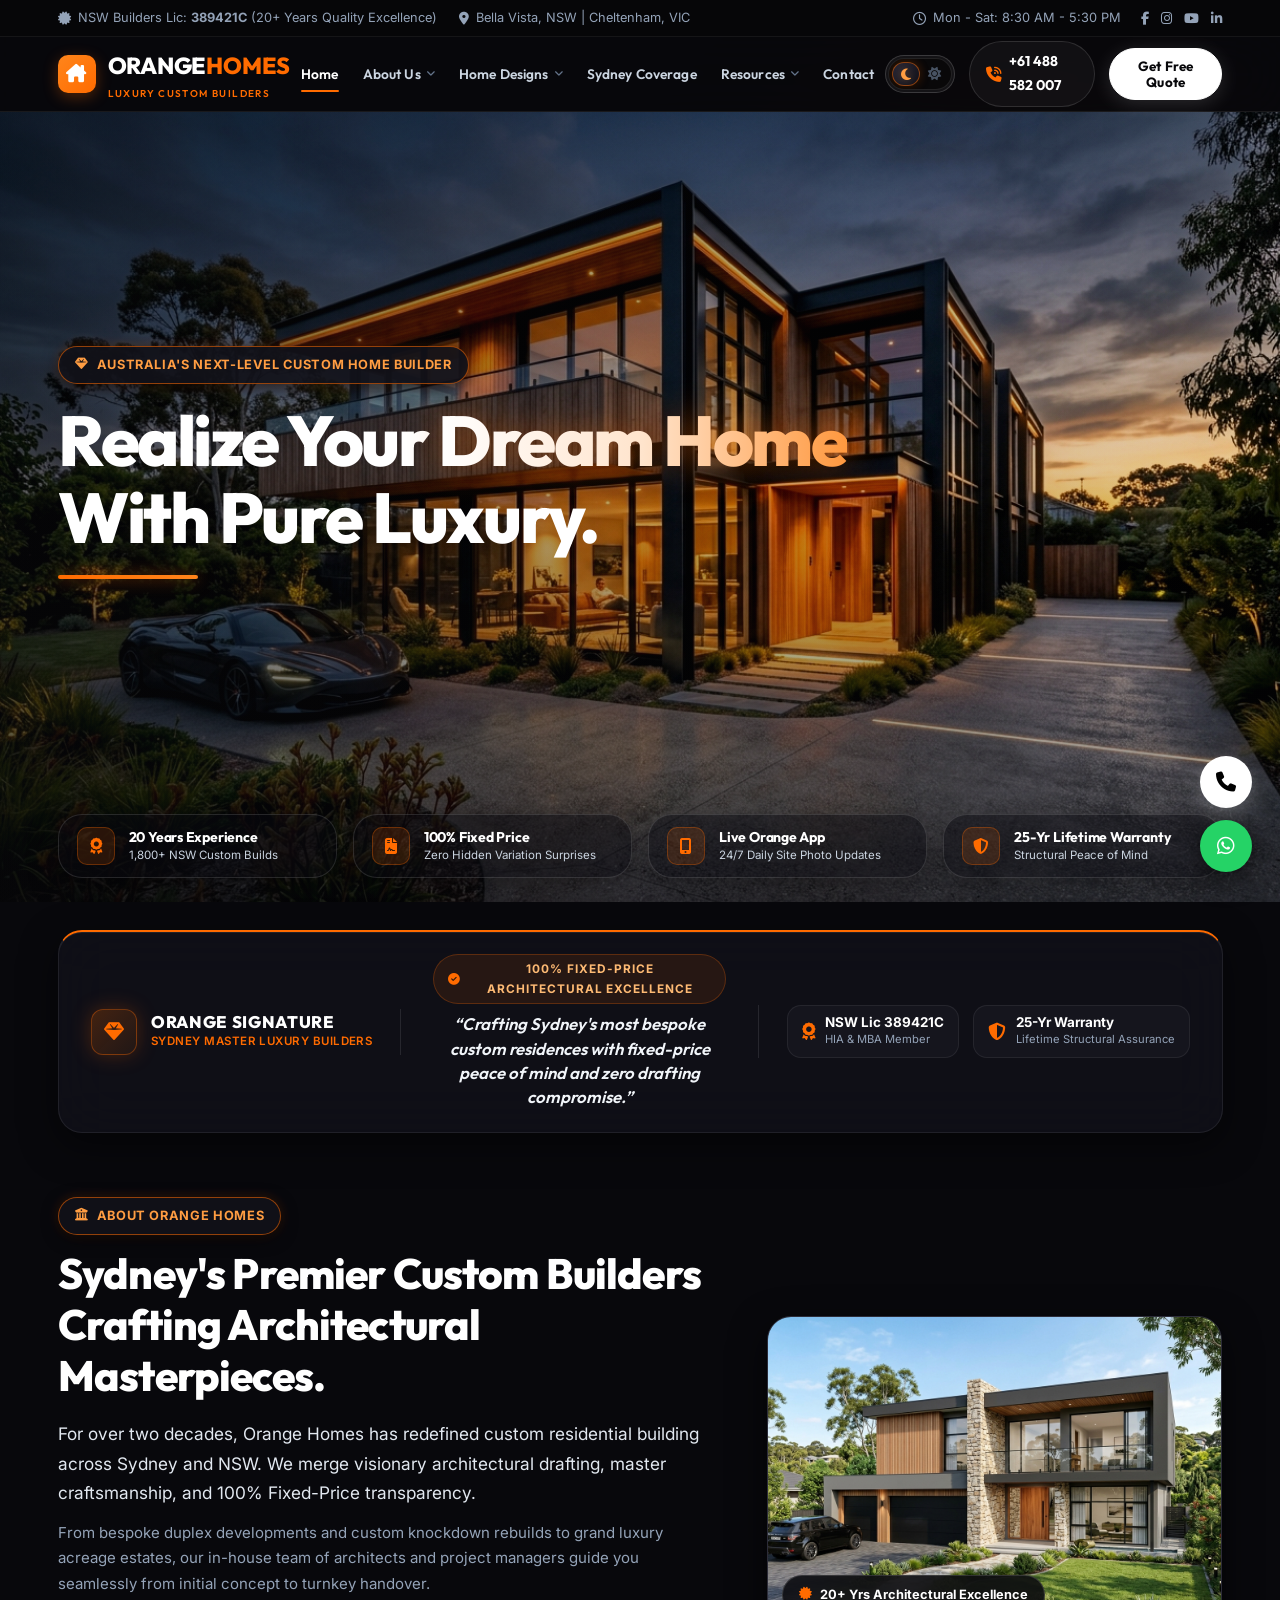
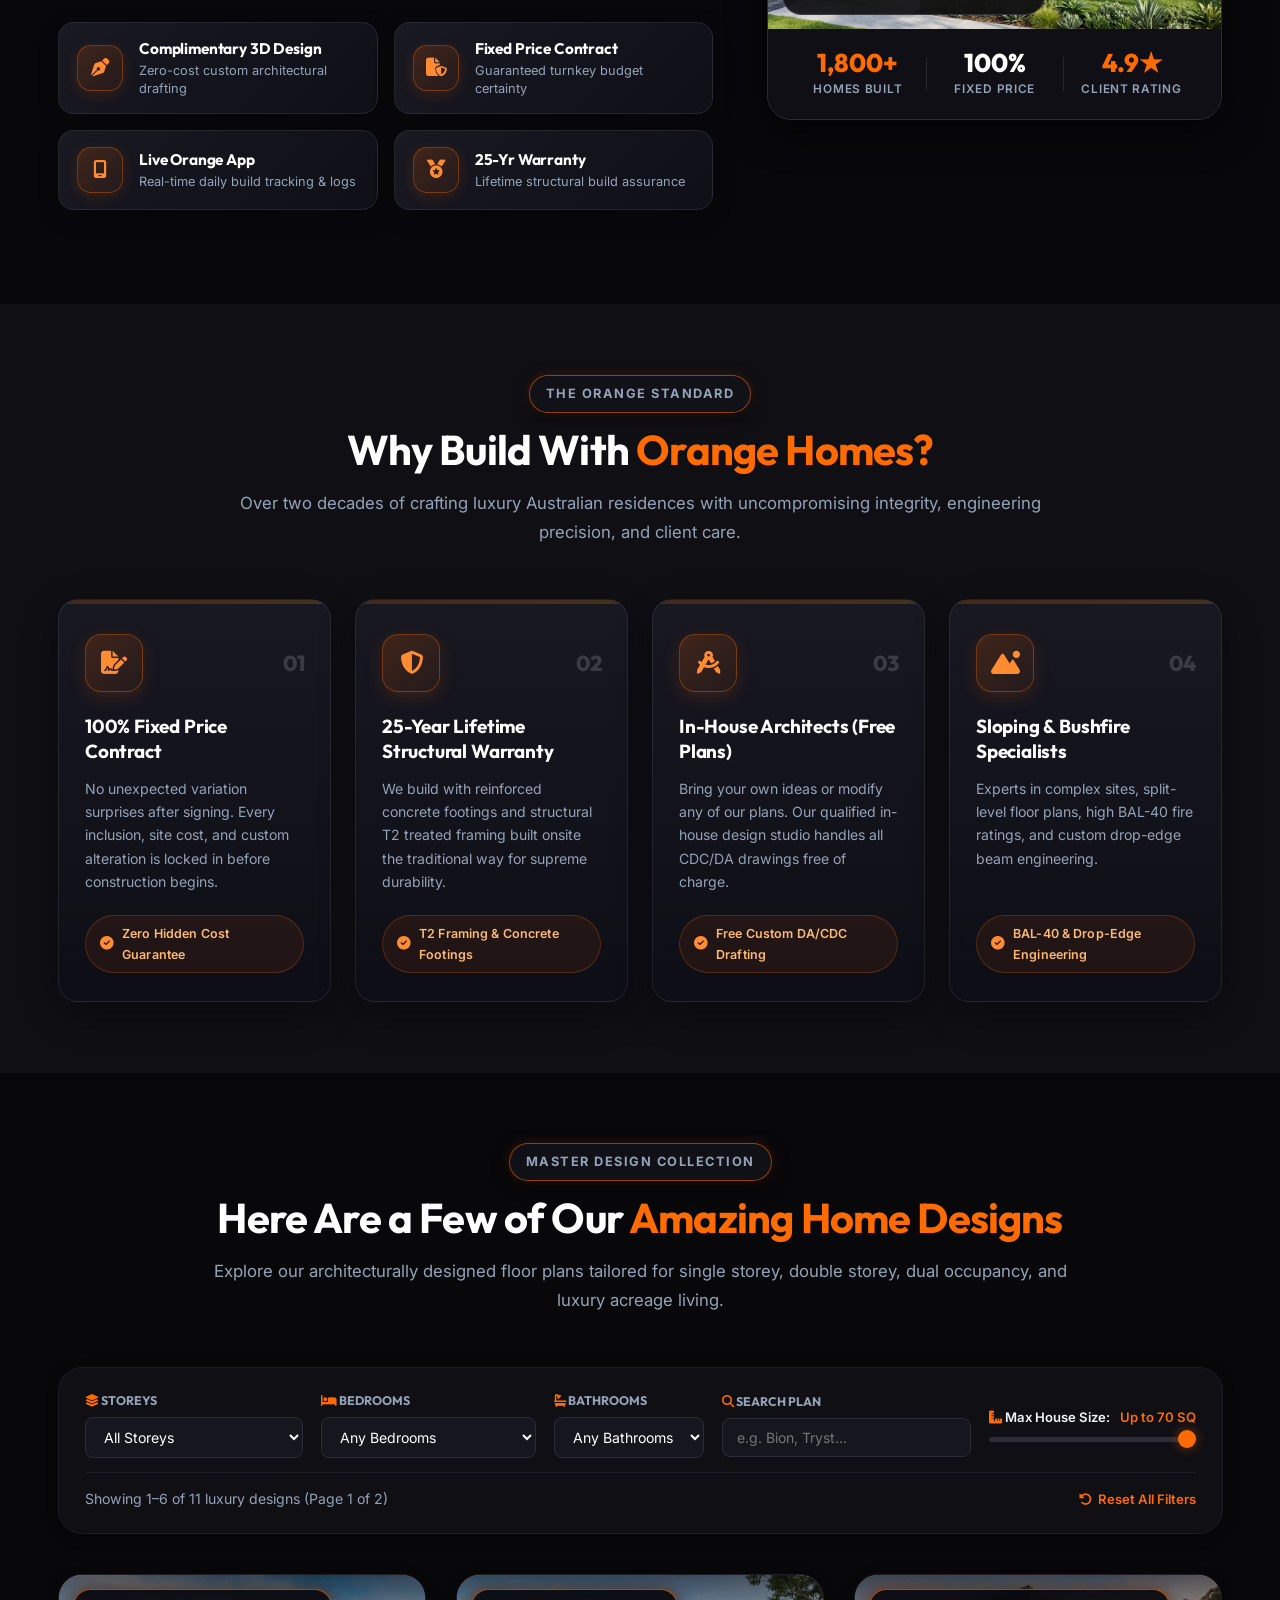
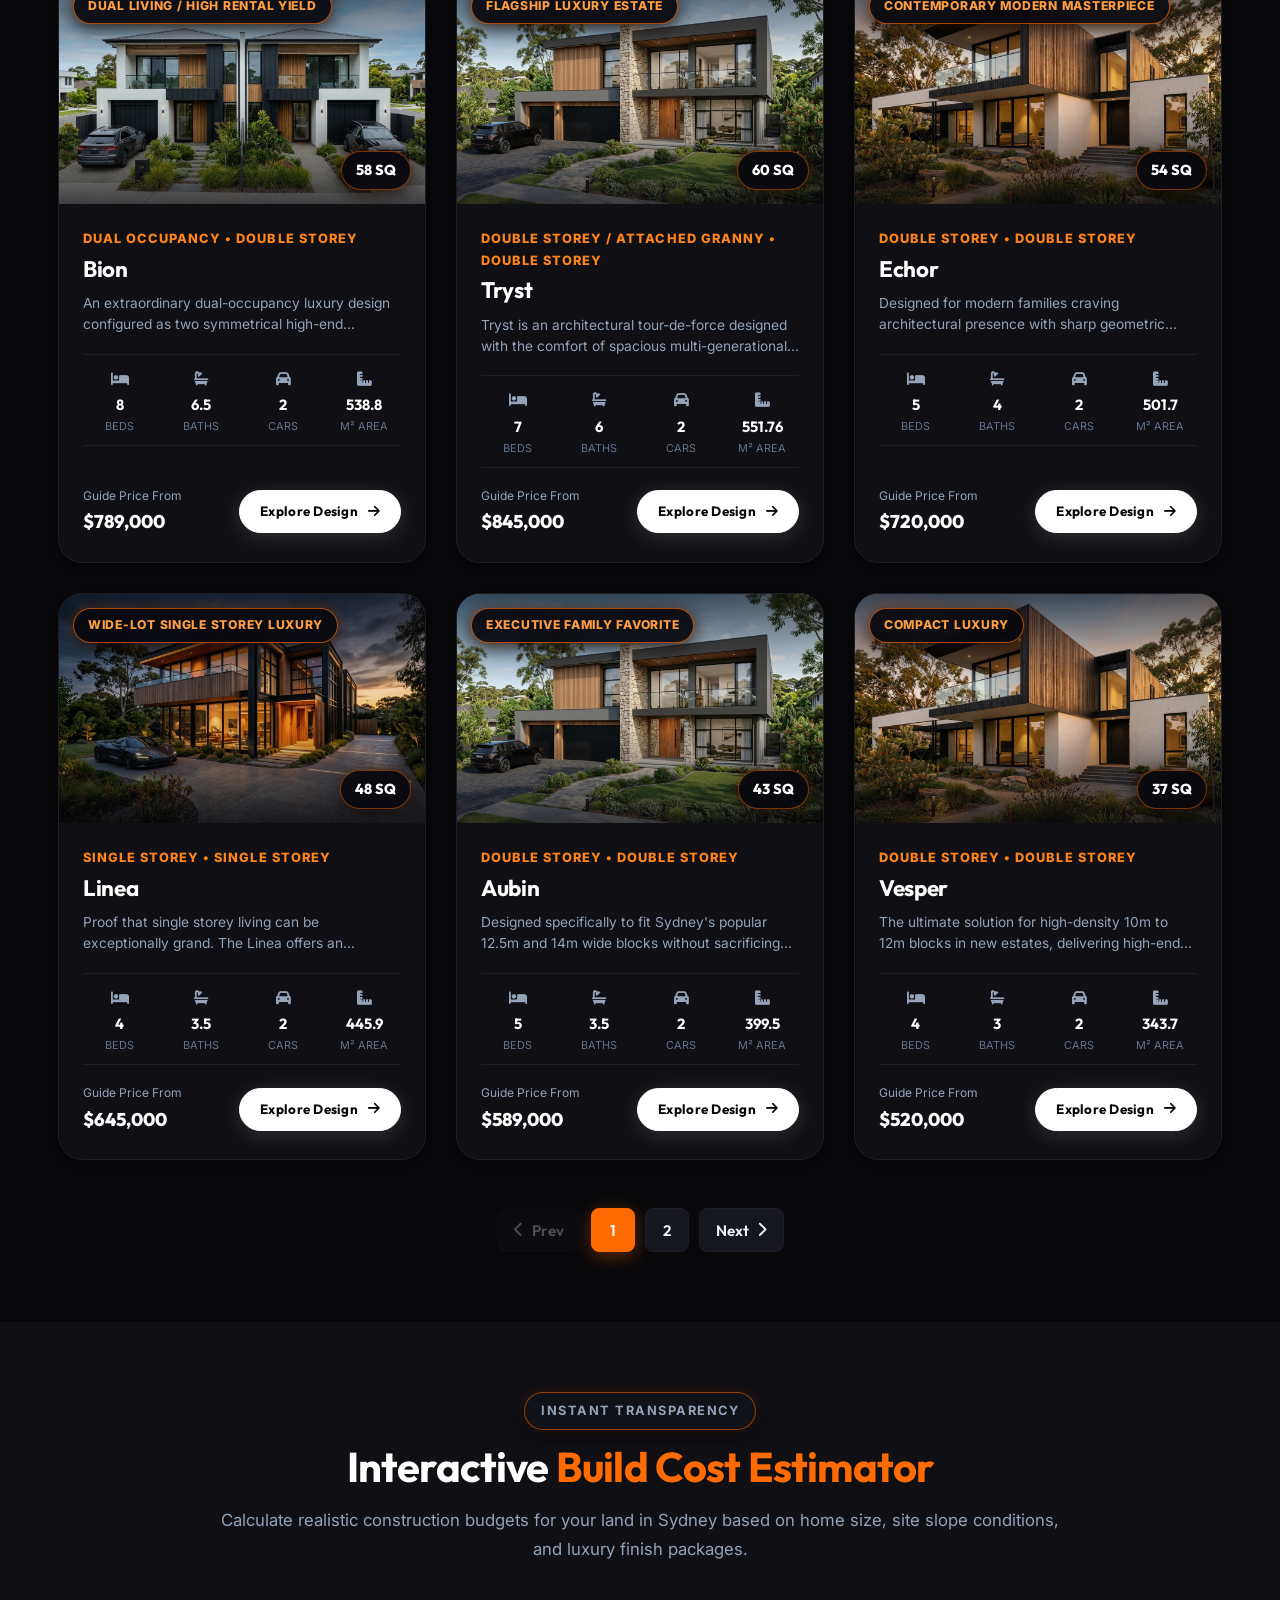
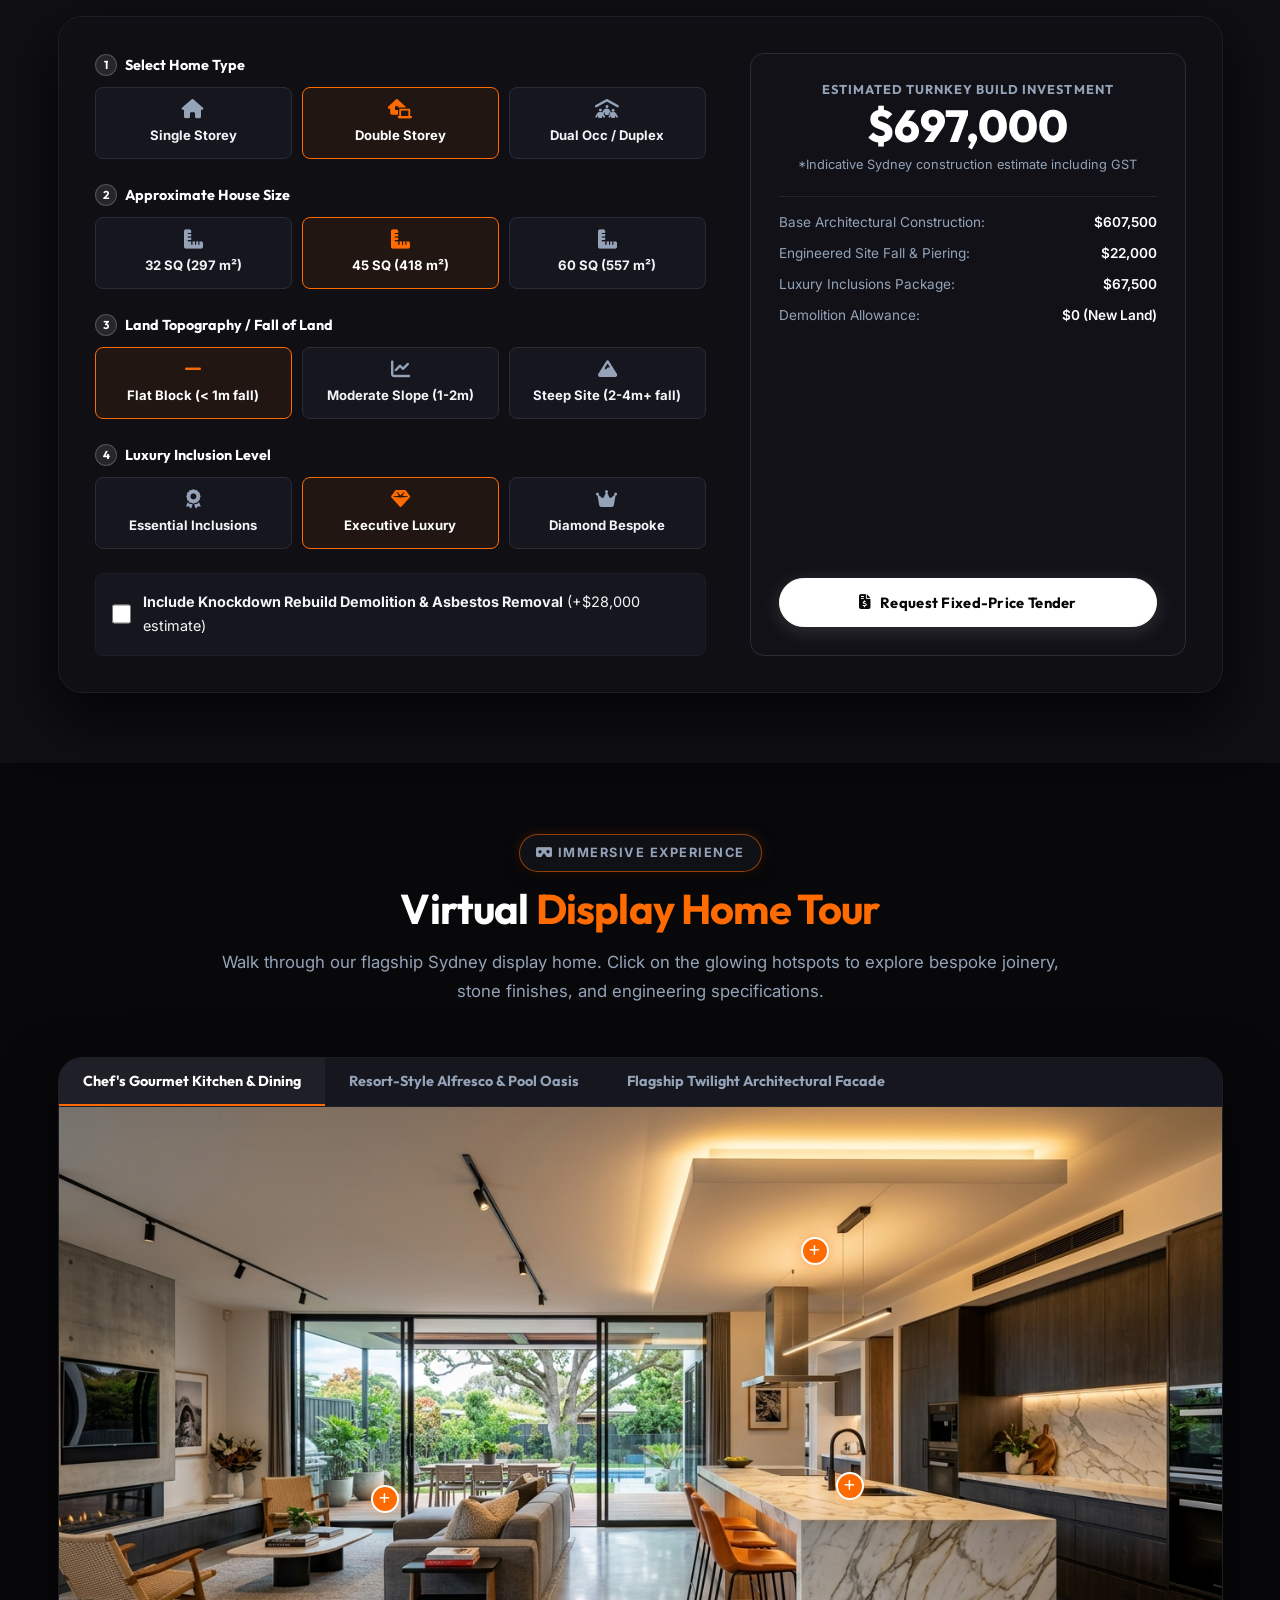
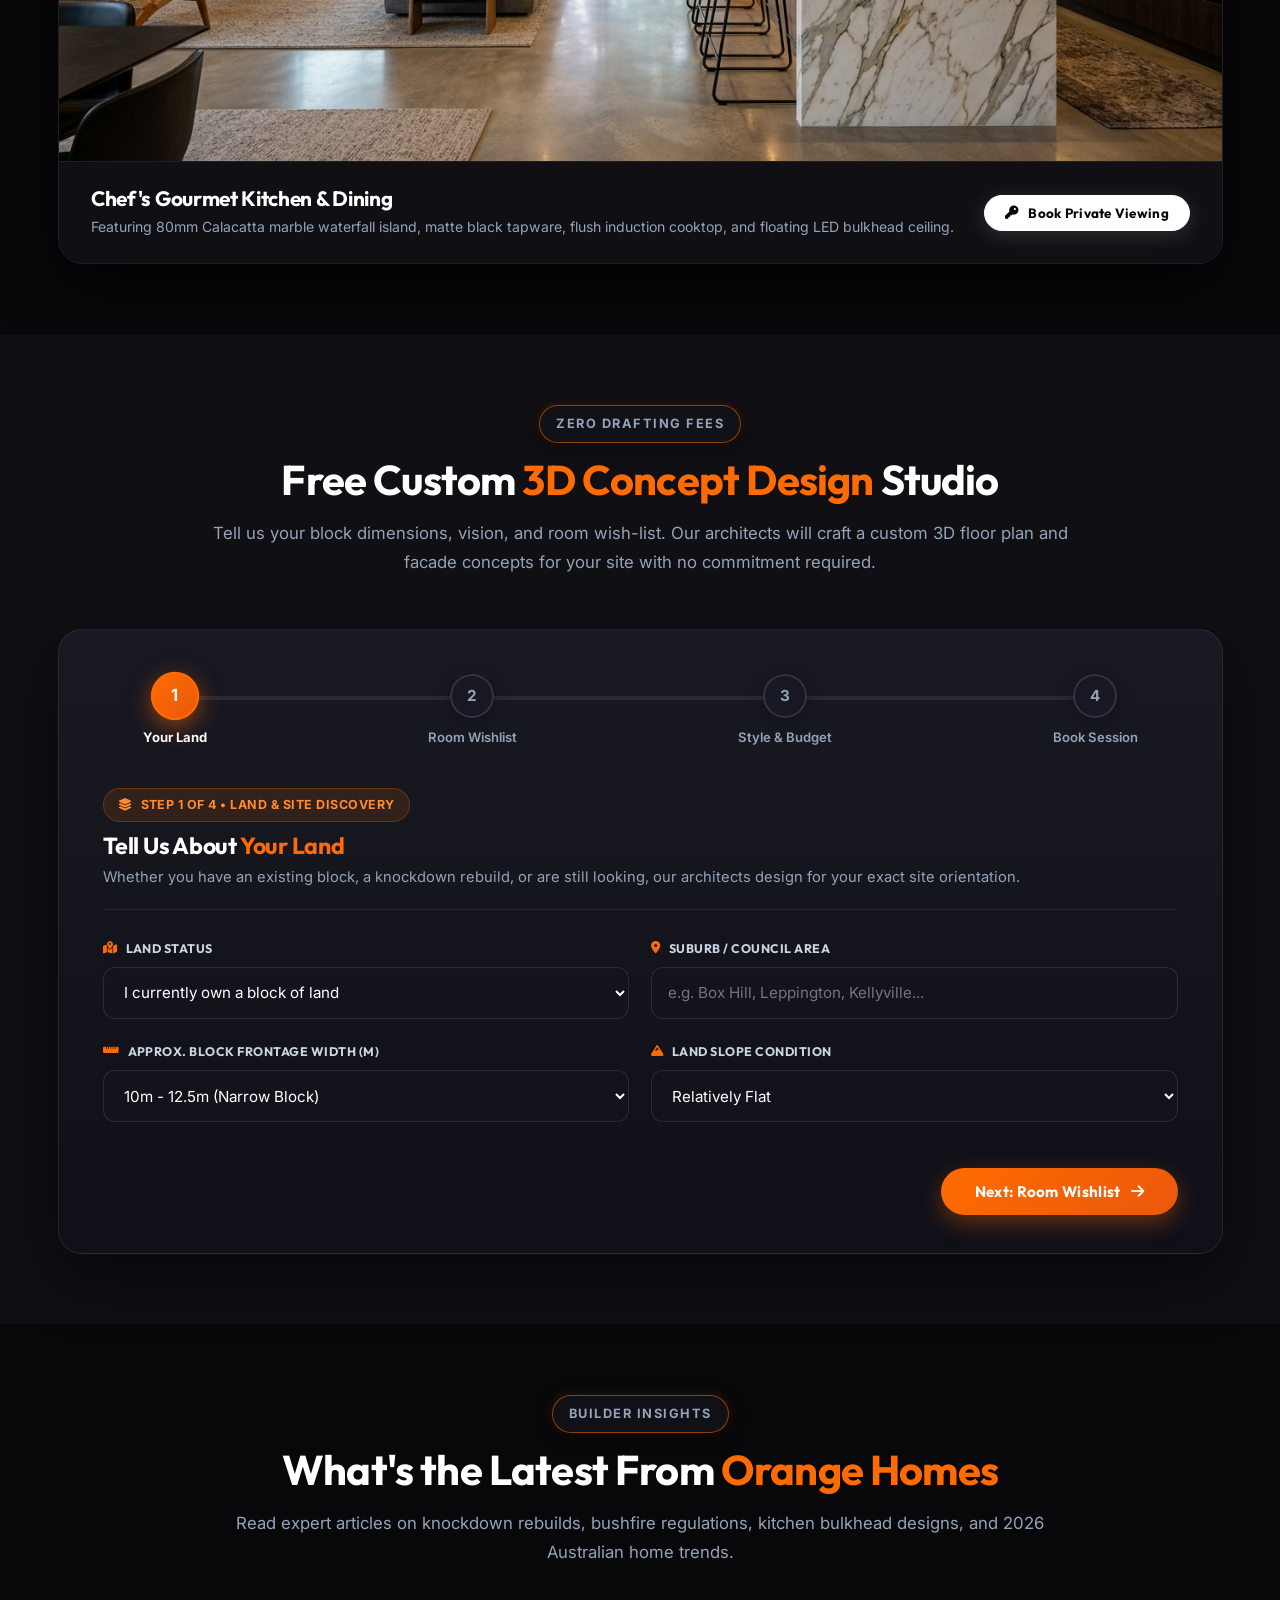
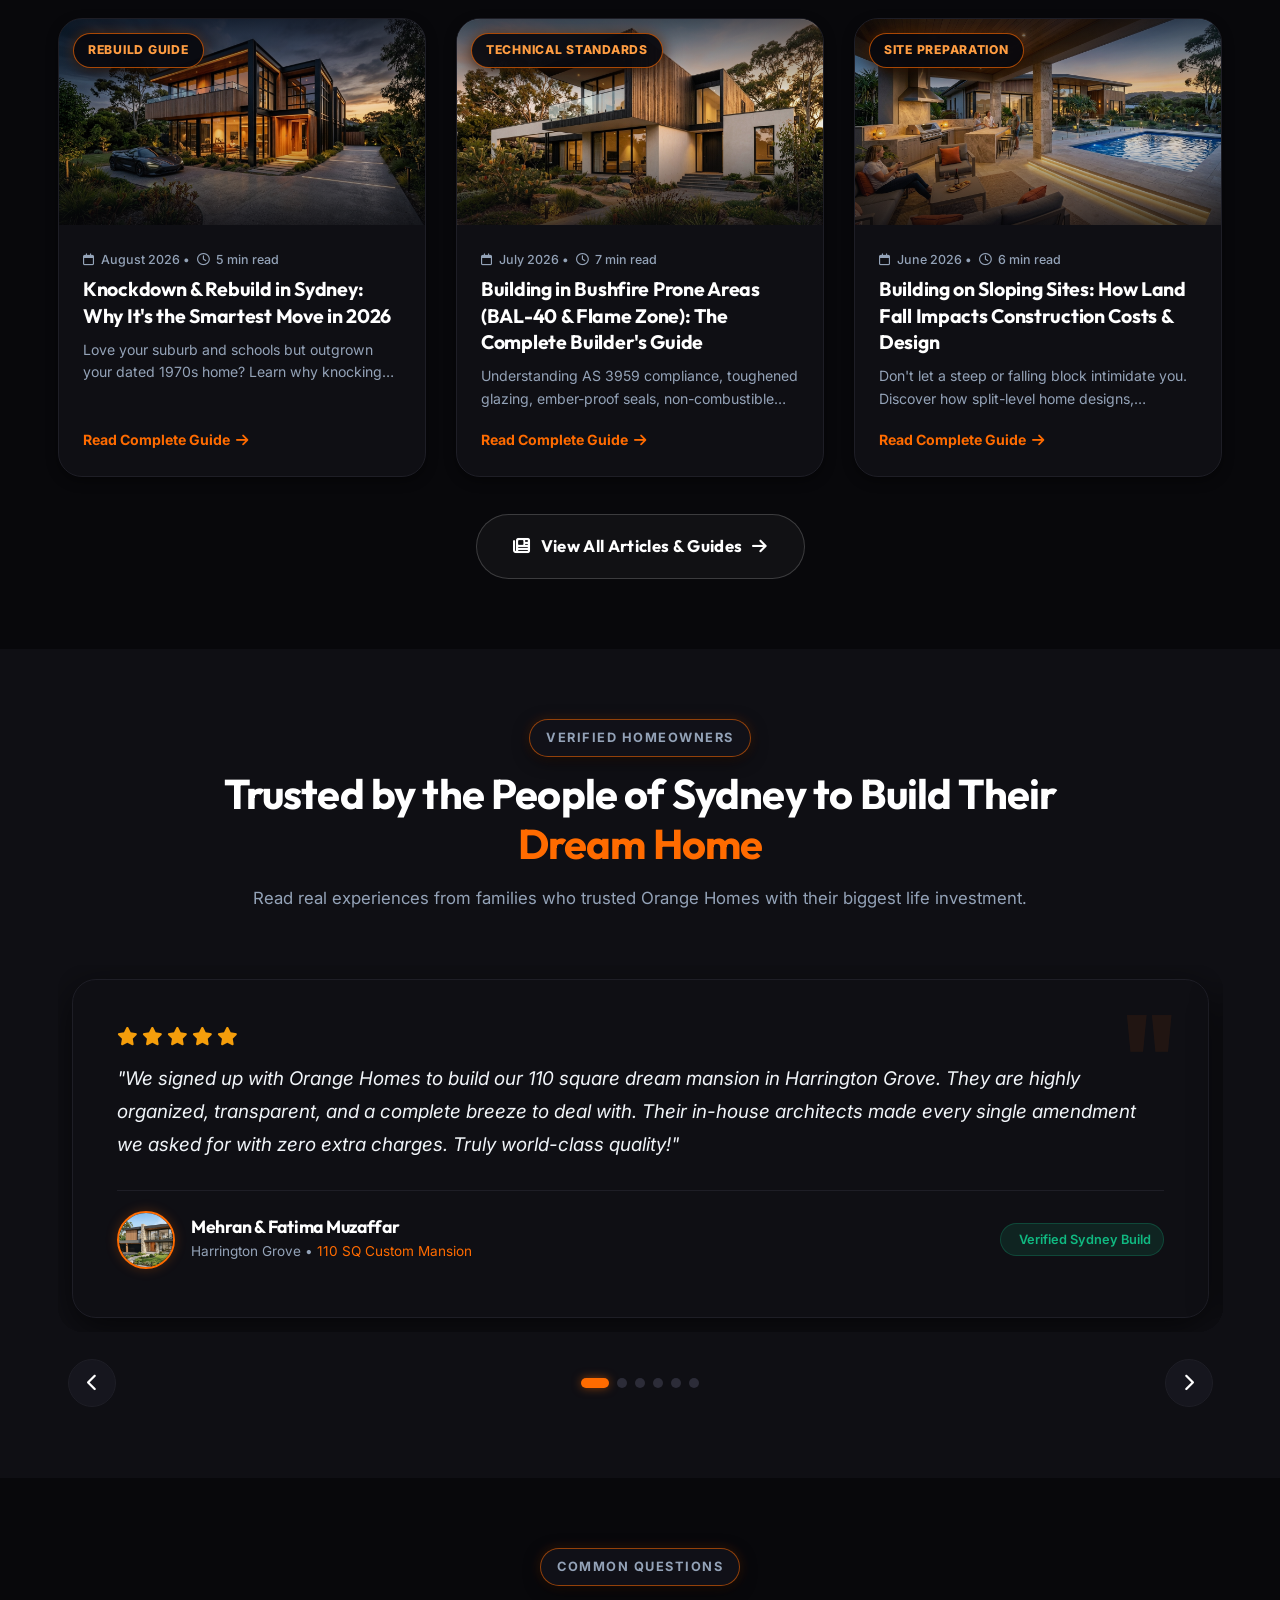
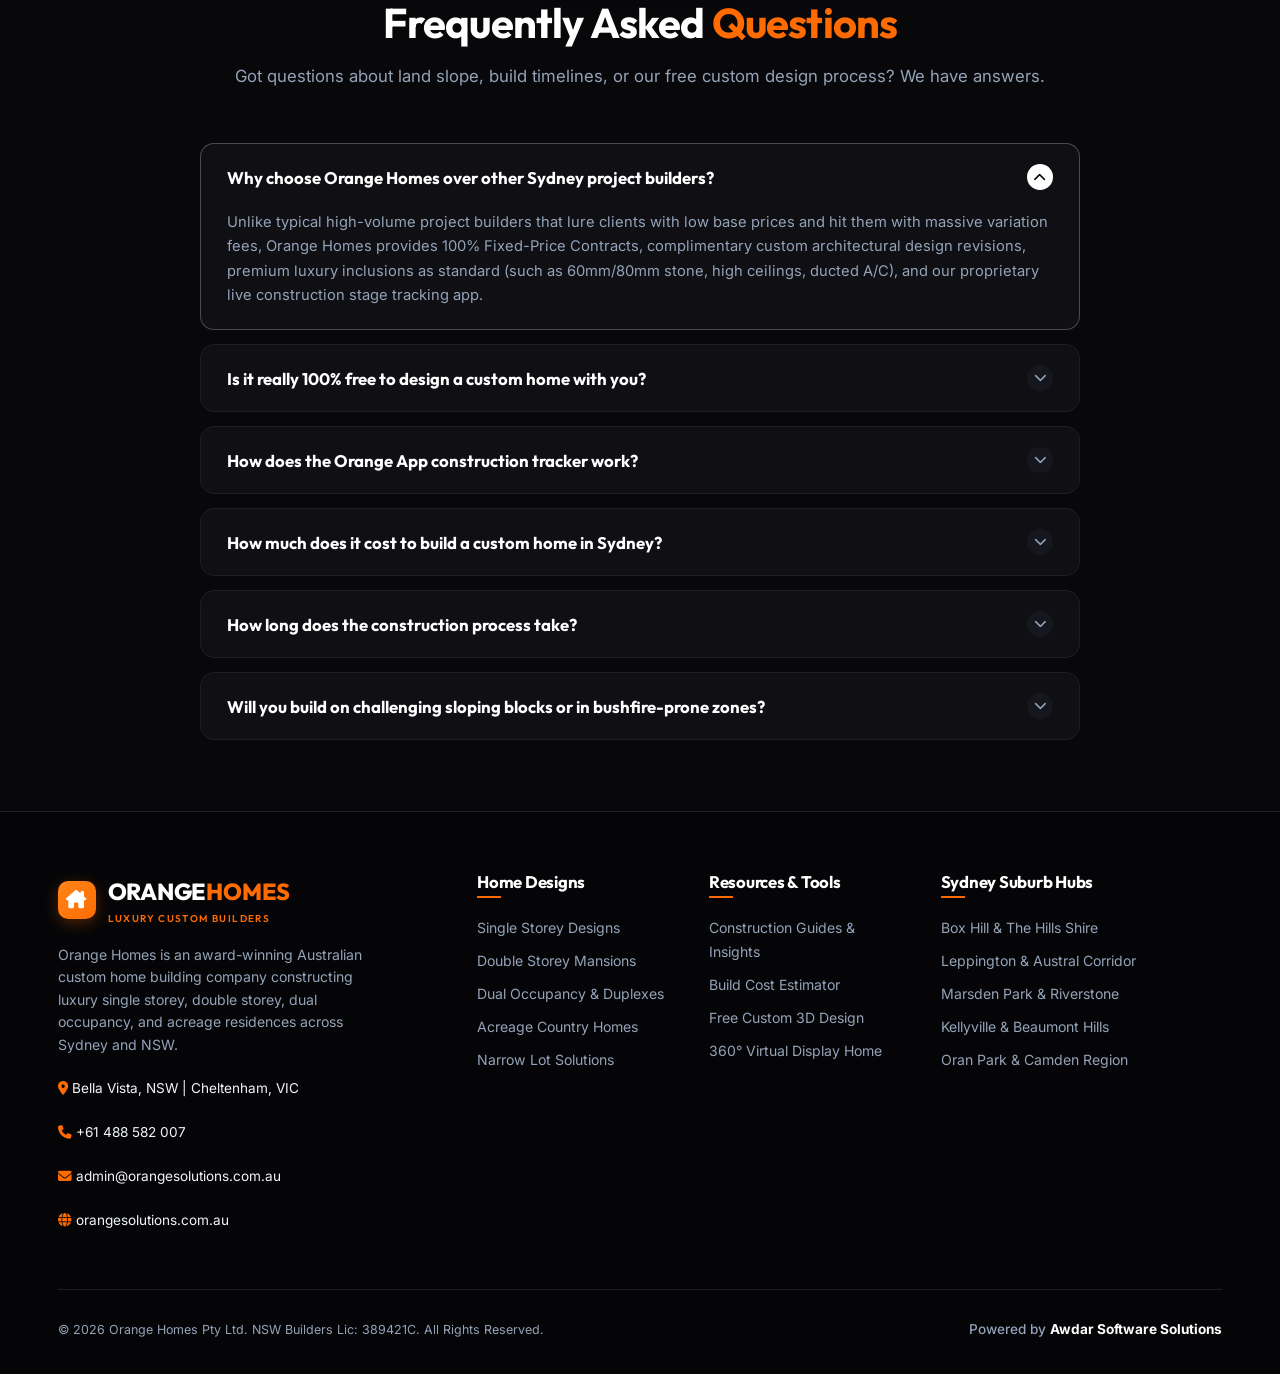
==== commit a3c58c3c: "Add files via upload" ====
--- a/index.html
+++ b/index.html
@@ -1,34 +1,41 @@
 <!DOCTYPE html>
 <html lang="en-AU">
-
 <head>
   <meta charset="UTF-8">
   <meta name="viewport" content="width=device-width, initial-scale=1.0">
   <title>Orange Homes | Custom Home Builders Sydney & NSW | Fixed Price & Luxury Designs</title>
-  <meta name="description"
-    content="Build your dream home with Sydney's premier custom luxury home builders. 100% Fixed-Price Contracts, complimentary 3D custom architectural designs, and live build tracking with the Orange App.">
-  <meta name="keywords"
-    content="custom home builders sydney, luxury home designs, house and land packages sydney, dual occupancy builders, knockdown rebuild sydney, box hill builders, leppington builders">
-
+  <meta name="description" content="Build your dream home with Sydney's premier custom luxury home builders. 100% Fixed-Price Contracts, complimentary 3D custom architectural designs, and live build tracking with the Orange App.">
+  <meta name="keywords" content="custom home builders sydney, luxury home designs, house and land packages sydney, dual occupancy builders, knockdown rebuild sydney, box hill builders, leppington builders">
+  
   <!-- Favicon -->
-  <link rel="icon" type="image/svg+xml"
-    href="data:image/svg+xml,<svg xmlns='http://www.w3.org/2000/svg' viewBox='0 0 100 100'><rect width='100' height='100' rx='20' fill='%23ff6b00'/><path d='M30 65 L50 25 L70 65 Z' fill='%23ffffff'/></svg>">
-
+  <link rel="icon" type="image/svg+xml" href="data:image/svg+xml,<svg xmlns='http://www.w3.org/2000/svg' viewBox='0 0 100 100'><rect width='100' height='100' rx='20' fill='%23ff6b00'/><path d='M30 65 L50 25 L70 65 Z' fill='%23ffffff'/></svg>">
+  
   <!-- Google Fonts: Outfit & Inter -->
   <link rel="preconnect" href="https://fonts.googleapis.com">
   <link rel="preconnect" href="https://fonts.gstatic.com" crossorigin>
-  <link
-    href="https://fonts.googleapis.com/css2?family=Inter:wght@300;400;500;600;700&family=Outfit:wght@400;500;600;700;800;900&display=swap"
-    rel="stylesheet">
-
+  <link href="https://fonts.googleapis.com/css2?family=Inter:wght@300;400;500;600;700&family=Outfit:wght@400;500;600;700;800;900&display=swap" rel="stylesheet">
+  
   <!-- FontAwesome 6 Icons -->
-  <link rel="stylesheet" href="https://cdnjs.cloudflare.com/ajax/libs/font-awesome/6.5.1/css/all.min.css"
-    crossorigin="anonymous" referrerpolicy="no-referrer" />
-
+  <link rel="stylesheet" href="https://cdnjs.cloudflare.com/ajax/libs/font-awesome/6.5.1/css/all.min.css" crossorigin="anonymous" referrerpolicy="no-referrer" />
+  
   <!-- Custom Stylesheet -->
   <link rel="stylesheet" href="css/style.css">
+
+  <!-- Immediate Theme Initialization (Zero-FOUC) -->
+  <meta name="color-scheme" content="dark light">
+  <script>
+    (function() {
+      try {
+        var savedTheme = localStorage.getItem('orange_theme');
+        if (savedTheme === 'light') {
+          document.documentElement.setAttribute('data-theme', 'light');
+        } else {
+          document.documentElement.setAttribute('data-theme', 'dark');
+        }
+      } catch (e) {}
+    })();
+  </script>
 </head>
-
 <body>
 
   <!-- ==========================================================================
@@ -51,7 +58,7 @@
           <i class="fa-solid fa-certificate"></i>
           <span>NSW Builders Lic: <strong>389421C</strong> (20+ Years Quality Excellence)</span>
         </div>
-        <div class="top-bar-item">
+        <div class="top-bar-item hide-mobile">
           <i class="fa-solid fa-location-dot"></i>
           <span>Bella Vista, NSW | Cheltenham, VIC</span>
         </div>
@@ -74,9 +81,9 @@
   <!-- ==========================================================================
        STICKY LUXURY NAVBAR
        ========================================================================== -->
-  <header class="site-header">
+  <header class="site-header" id="siteHeader">
     <div class="container nav-container">
-
+      
       <!-- Brand Logo -->
       <a href="#hero" class="brand-logo">
         <div class="logo-symbol"><i class="fa-solid fa-house-chimney"></i></div>
@@ -90,20 +97,16 @@
       <nav class="desktop-nav">
         <ul class="nav-menu">
           <li class="nav-item active"><a href="#hero" class="nav-link">Home</a></li>
-
+          
           <li class="nav-item">
             <a href="#why-choose-us" class="nav-link">
               About Us <i class="fa-solid fa-angle-down"></i>
             </a>
             <ul class="nav-dropdown">
-              <li><a href="#about-intro" class="dropdown-link"><i class="fa-solid fa-building-columns"></i> About Orange
-                  Homes</a></li>
-              <li><a href="#why-choose-us" class="dropdown-link"><i class="fa-solid fa-award"></i> Why Orange Homes?</a>
-              </li>
-              <li><a href="#testimonials" class="dropdown-link"><i class="fa-solid fa-star"></i> Verified
-                  Testimonials</a></li>
-              <li><a href="#why-choose-us" class="dropdown-link"><i class="fa-solid fa-shield-halved"></i> 25-Yr
-                  Lifetime Warranty</a></li>
+              <li><a href="#about-intro" class="dropdown-link"><i class="fa-solid fa-building-columns"></i> About Orange Homes</a></li>
+              <li><a href="#why-choose-us" class="dropdown-link"><i class="fa-solid fa-award"></i> Why Orange Homes?</a></li>
+              <li><a href="#testimonials" class="dropdown-link"><i class="fa-solid fa-star"></i> Verified Testimonials</a></li>
+              <li><a href="#why-choose-us" class="dropdown-link"><i class="fa-solid fa-shield-halved"></i> 25-Yr Lifetime Warranty</a></li>
             </ul>
           </li>
 
@@ -112,18 +115,10 @@
               Home Designs <i class="fa-solid fa-angle-down"></i>
             </a>
             <ul class="nav-dropdown">
-              <li><a href="#home-designs" class="dropdown-link"
-                  onclick="document.getElementById('filterStorey').value='Single Storey'; resetAllFilters();"><i
-                    class="fa-solid fa-house"></i> Single Storey Homes</a></li>
-              <li><a href="#home-designs" class="dropdown-link"
-                  onclick="document.getElementById('filterStorey').value='Double Storey'; resetAllFilters();"><i
-                    class="fa-solid fa-house-laptop"></i> Double Storey Mansions</a></li>
-              <li><a href="#home-designs" class="dropdown-link"
-                  onclick="document.getElementById('filterStorey').value='Dual Occupancy'; resetAllFilters();"><i
-                    class="fa-solid fa-people-roof"></i> Dual Occupancy & Duplex</a></li>
-              <li><a href="#home-designs" class="dropdown-link"
-                  onclick="document.getElementById('filterStorey').value='Acreage'; resetAllFilters();"><i
-                    class="fa-solid fa-tree"></i> Acreage Country Estates</a></li>
+              <li><a href="#home-designs" class="dropdown-link" onclick="document.getElementById('filterStorey').value='Single Storey'; resetAllFilters();"><i class="fa-solid fa-house"></i> Single Storey Homes</a></li>
+              <li><a href="#home-designs" class="dropdown-link" onclick="document.getElementById('filterStorey').value='Double Storey'; resetAllFilters();"><i class="fa-solid fa-house-laptop"></i> Double Storey Mansions</a></li>
+              <li><a href="#home-designs" class="dropdown-link" onclick="document.getElementById('filterStorey').value='Dual Occupancy'; resetAllFilters();"><i class="fa-solid fa-people-roof"></i> Dual Occupancy & Duplex</a></li>
+              <li><a href="#home-designs" class="dropdown-link" onclick="document.getElementById('filterStorey').value='Acreage'; resetAllFilters();"><i class="fa-solid fa-tree"></i> Acreage Country Estates</a></li>
             </ul>
           </li>
 
@@ -136,14 +131,10 @@
               Resources <i class="fa-solid fa-angle-down"></i>
             </a>
             <ul class="nav-dropdown">
-              <li><a href="#estimator" class="dropdown-link"><i class="fa-solid fa-calculator"></i> Build Cost
-                  Estimator</a></li>
-              <li><a href="#free-design-studio" class="dropdown-link"><i class="fa-solid fa-compass-drafting"></i> Free
-                  Custom 3D Design</a></li>
-              <li><a href="#virtual-tour" class="dropdown-link"><i class="fa-solid fa-vr-cardboard"></i> 360° Display
-                  Home Tour</a></li>
-              <li><a href="articles.html" class="dropdown-link"><i class="fa-solid fa-newspaper"></i> Latest
-                  Construction Guides</a></li>
+              <li><a href="#estimator" class="dropdown-link"><i class="fa-solid fa-calculator"></i> Build Cost Estimator</a></li>
+              <li><a href="#free-design-studio" class="dropdown-link"><i class="fa-solid fa-compass-drafting"></i> Free Custom 3D Design</a></li>
+              <li><a href="#virtual-tour" class="dropdown-link"><i class="fa-solid fa-vr-cardboard"></i> 360° Display Home Tour</a></li>
+              <li><a href="articles.html" class="dropdown-link"><i class="fa-solid fa-newspaper"></i> Latest Construction Guides</a></li>
               <li><a href="#faqs" class="dropdown-link"><i class="fa-solid fa-circle-question"></i> FAQs</a></li>
             </ul>
           </li>
@@ -154,7 +145,15 @@
 
       <!-- Action Button & Phone -->
       <div class="header-actions">
-        <a href="tel:+61488582007" class="header-phone">
+        <!-- Luxury Theme Switcher -->
+        <button class="theme-toggle-btn" id="themeToggleBtn" type="button" aria-label="Toggle light/dark theme" title="Toggle Theme (Dark / Light)">
+          <span class="theme-toggle-track">
+            <span class="theme-toggle-icon icon-moon" aria-hidden="true"><i class="fa-solid fa-moon"></i></span>
+            <span class="theme-toggle-icon icon-sun" aria-hidden="true"><i class="fa-solid fa-sun"></i></span>
+            <span class="theme-toggle-thumb"></span>
+          </span>
+        </button>
+        <a href="tel:+61488582007" class="header-phone hide-mobile">
           <i class="fa-solid fa-phone-volume"></i>
           <span>+61 488 582 007</span>
         </a>
@@ -304,28 +303,28 @@
           <div class="about-pillars-grid">
             <div class="about-pillar">
               <div class="pillar-icon"><i class="fa-solid fa-pen-nib"></i></div>
-              <div>
+              <div class="pillar-content">
                 <h6>Complimentary 3D Design</h6>
                 <p>Zero-cost custom architectural drafting</p>
               </div>
             </div>
             <div class="about-pillar">
               <div class="pillar-icon"><i class="fa-solid fa-file-shield"></i></div>
-              <div>
+              <div class="pillar-content">
                 <h6>Fixed Price Contract</h6>
                 <p>Guaranteed turnkey budget certainty</p>
               </div>
             </div>
             <div class="about-pillar">
               <div class="pillar-icon"><i class="fa-solid fa-mobile-screen"></i></div>
-              <div>
+              <div class="pillar-content">
                 <h6>Live Orange App</h6>
                 <p>Real-time daily build tracking & logs</p>
               </div>
             </div>
             <div class="about-pillar">
               <div class="pillar-icon"><i class="fa-solid fa-medal"></i></div>
-              <div>
+              <div class="pillar-content">
                 <h6>25-Yr Warranty</h6>
                 <p>Lifetime structural build assurance</p>
               </div>
@@ -371,7 +370,7 @@
   <!-- ==========================================================================
        WHY CHOOSE ORANGE HOMES (Guarantees & Inclusions - Under About Us)
        ========================================================================== -->
-  <section id="why-choose-us" class="section-padding bg-light-section">
+  <section id="why-choose-us" class="section-padding bg-dark-card">
     <div class="container">
       
       <div class="section-header reveal-fade-up">
@@ -383,27 +382,43 @@
       <div class="why-grid">
         
         <div class="why-card">
-          <div class="why-icon"><i class="fa-solid fa-file-signature"></i></div>
+          <div class="why-card-top">
+            <div class="why-icon"><i class="fa-solid fa-file-signature"></i></div>
+            <span class="why-card-num">01</span>
+          </div>
           <h4>100% Fixed Price Contract</h4>
           <p>No unexpected variation surprises after signing. Every inclusion, site cost, and custom alteration is locked in before construction begins.</p>
+          <div class="why-perk"><i class="fa-solid fa-circle-check"></i> <span>Zero Hidden Cost Guarantee</span></div>
         </div>
 
         <div class="why-card">
-          <div class="why-icon"><i class="fa-solid fa-shield-halved"></i></div>
+          <div class="why-card-top">
+            <div class="why-icon"><i class="fa-solid fa-shield-halved"></i></div>
+            <span class="why-card-num">02</span>
+          </div>
           <h4>25-Year Lifetime Structural Warranty</h4>
           <p>We build with reinforced concrete footings and structural T2 treated framing built onsite the traditional way for supreme durability.</p>
+          <div class="why-perk"><i class="fa-solid fa-circle-check"></i> <span>T2 Framing & Concrete Footings</span></div>
         </div>
 
         <div class="why-card">
-          <div class="why-icon"><i class="fa-solid fa-compass-drafting"></i></div>
+          <div class="why-card-top">
+            <div class="why-icon"><i class="fa-solid fa-compass-drafting"></i></div>
+            <span class="why-card-num">03</span>
+          </div>
           <h4>In-House Architects (Free Plans)</h4>
           <p>Bring your own ideas or modify any of our plans. Our qualified in-house design studio handles all CDC/DA drawings free of charge.</p>
+          <div class="why-perk"><i class="fa-solid fa-circle-check"></i> <span>Free Custom DA/CDC Drafting</span></div>
         </div>
 
         <div class="why-card">
-          <div class="why-icon"><i class="fa-solid fa-mountain-sun"></i></div>
+          <div class="why-card-top">
+            <div class="why-icon"><i class="fa-solid fa-mountain-sun"></i></div>
+            <span class="why-card-num">04</span>
+          </div>
           <h4>Sloping & Bushfire Specialists</h4>
           <p>Experts in complex sites, split-level floor plans, high BAL-40 fire ratings, and custom drop-edge beam engineering.</p>
+          <div class="why-perk"><i class="fa-solid fa-circle-check"></i> <span>BAL-40 & Drop-Edge Engineering</span></div>
         </div>
 
       </div>
@@ -496,7 +511,7 @@
   <!-- ==========================================================================
        INTERACTIVE BUILD COST ESTIMATOR
        ========================================================================== -->
-  <section id="estimator" class="section-padding bg-gray-section">
+  <section id="estimator" class="section-padding bg-dark-card">
     <div class="container">
       
       <div class="section-header reveal-fade-up">
@@ -699,20 +714,35 @@
         
         <!-- Progress Steps -->
         <div class="wizard-progress-bar">
+          <div class="wizard-progress-track">
+            <div class="wizard-progress-fill" id="wizardProgressFill"></div>
+          </div>
           <div class="wizard-step-node active" data-step-node="1">
-            <div class="node-circle">1</div>
+            <div class="node-circle">
+              <span class="node-num">1</span>
+              <i class="fa-solid fa-check node-check"></i>
+            </div>
             <span class="node-title">Your Land</span>
           </div>
           <div class="wizard-step-node" data-step-node="2">
-            <div class="node-circle">2</div>
+            <div class="node-circle">
+              <span class="node-num">2</span>
+              <i class="fa-solid fa-check node-check"></i>
+            </div>
             <span class="node-title">Room Wishlist</span>
           </div>
           <div class="wizard-step-node" data-step-node="3">
-            <div class="node-circle">3</div>
+            <div class="node-circle">
+              <span class="node-num">3</span>
+              <i class="fa-solid fa-check node-check"></i>
+            </div>
             <span class="node-title">Style & Budget</span>
           </div>
           <div class="wizard-step-node" data-step-node="4">
-            <div class="node-circle">4</div>
+            <div class="node-circle">
+              <span class="node-num">4</span>
+              <i class="fa-solid fa-check node-check"></i>
+            </div>
             <span class="node-title">Book Session</span>
           </div>
         </div>
@@ -721,10 +751,14 @@
           
           <!-- Pane 1: Land Details -->
           <div class="wizard-pane active" data-step="1">
-            <h4 style="margin-bottom: 18px; font-size: 1.3rem;">Step 1: Tell Us About Your Land</h4>
-            <div style="display: grid; grid-template-columns: repeat(2, 1fr); gap: 20px; margin-bottom: 28px;">
+            <div class="wizard-pane-header">
+              <span class="wizard-step-tag"><i class="fa-solid fa-layer-group"></i> Step 1 of 4 • Land & Site Discovery</span>
+              <h3 class="wizard-pane-title">Tell Us About <span class="text-orange">Your Land</span></h3>
+              <p class="wizard-pane-desc">Whether you have an existing block, a knockdown rebuild, or are still looking, our architects design for your exact site orientation.</p>
+            </div>
+            <div class="wizard-form-grid">
               <div class="form-group">
-                <label>Land Status</label>
+                <label><i class="fa-solid fa-map-location-dot text-orange"></i> Land Status</label>
                 <select class="form-control" id="wizardLandStatus">
                   <option>I currently own a block of land</option>
                   <option>Land registered & awaiting settlement</option>
@@ -733,11 +767,11 @@
                 </select>
               </div>
               <div class="form-group">
-                <label>Suburb / Council Area</label>
+                <label><i class="fa-solid fa-location-dot text-orange"></i> Suburb / Council Area</label>
                 <input type="text" class="form-control" placeholder="e.g. Box Hill, Leppington, Kellyville..." required>
               </div>
               <div class="form-group">
-                <label>Approx. Block Frontage Width (m)</label>
+                <label><i class="fa-solid fa-ruler-horizontal text-orange"></i> Approx. Block Frontage Width (m)</label>
                 <select class="form-control">
                   <option>10m - 12.5m (Narrow Block)</option>
                   <option>12.5m - 15m (Standard)</option>
@@ -747,7 +781,7 @@
                 </select>
               </div>
               <div class="form-group">
-                <label>Land Slope Condition</label>
+                <label><i class="fa-solid fa-mountain text-orange"></i> Land Slope Condition</label>
                 <select class="form-control">
                   <option>Relatively Flat</option>
                   <option>Moderate slope across block</option>
@@ -756,36 +790,52 @@
                 </select>
               </div>
             </div>
-            <div style="display: flex; justify-content: flex-end;">
+            <div class="wizard-actions">
+              <div></div>
               <button type="button" class="btn btn-primary wizard-next-btn">Next: Room Wishlist <i class="fa-solid fa-arrow-right"></i></button>
             </div>
           </div>
 
           <!-- Pane 2: Wishlist -->
           <div class="wizard-pane" data-step="2">
-            <h4 style="margin-bottom: 18px; font-size: 1.3rem;">Step 2: Key Features & Room Wishlist</h4>
-            <p style="font-size: 0.9rem; color: var(--text-muted); margin-bottom: 20px;">Select any special architectural elements you would love included in your custom plan:</p>
-            <div style="display: grid; grid-template-columns: repeat(3, 1fr); gap: 14px; margin-bottom: 28px;">
-              <label style="background: var(--bg-dark-elevated); padding: 14px; border-radius: var(--radius-sm); border: 1px solid var(--border-dark); display: flex; align-items: center; gap: 10px; cursor: pointer;">
-                <input type="checkbox" checked style="accent-color: var(--primary-orange);"> Butler's Pantry / Scullery
+            <div class="wizard-pane-header">
+              <span class="wizard-step-tag"><i class="fa-solid fa-compass-drafting"></i> Step 2 of 4 • Spatial Layout</span>
+              <h3 class="wizard-pane-title">Key Features & <span class="text-orange">Room Wishlist</span></h3>
+              <p class="wizard-pane-desc">Select any architectural luxury elements you would love included in your custom floor plan concept:</p>
+            </div>
+            <div class="wizard-choice-grid">
+              <label class="wizard-choice-card">
+                <input type="checkbox" checked>
+                <i class="fa-solid fa-utensils text-orange"></i>
+                <span>Butler's Pantry / Scullery</span>
               </label>
-              <label style="background: var(--bg-dark-elevated); padding: 14px; border-radius: var(--radius-sm); border: 1px solid var(--border-dark); display: flex; align-items: center; gap: 10px; cursor: pointer;">
-                <input type="checkbox" checked style="accent-color: var(--primary-orange);"> Ground Floor Guest Ensuite
+              <label class="wizard-choice-card">
+                <input type="checkbox" checked>
+                <i class="fa-solid fa-bed text-orange"></i>
+                <span>Ground Floor Guest Ensuite</span>
               </label>
-              <label style="background: var(--bg-dark-elevated); padding: 14px; border-radius: var(--radius-sm); border: 1px solid var(--border-dark); display: flex; align-items: center; gap: 10px; cursor: pointer;">
-                <input type="checkbox" style="accent-color: var(--primary-orange);"> Dedicated Cinema Lounge
+              <label class="wizard-choice-card">
+                <input type="checkbox">
+                <i class="fa-solid fa-film text-orange"></i>
+                <span>Dedicated Cinema Lounge</span>
               </label>
-              <label style="background: var(--bg-dark-elevated); padding: 14px; border-radius: var(--radius-sm); border: 1px solid var(--border-dark); display: flex; align-items: center; gap: 10px; cursor: pointer;">
-                <input type="checkbox" style="accent-color: var(--primary-orange);"> Integrated Outdoor BBQ Kitchen
+              <label class="wizard-choice-card">
+                <input type="checkbox">
+                <i class="fa-solid fa-fire-burner text-orange"></i>
+                <span>Integrated Outdoor BBQ Kitchen</span>
               </label>
-              <label style="background: var(--bg-dark-elevated); padding: 14px; border-radius: var(--radius-sm); border: 1px solid var(--border-dark); display: flex; align-items: center; gap: 10px; cursor: pointer;">
-                <input type="checkbox" style="accent-color: var(--primary-orange);"> High 3-Metre Ceilings
+              <label class="wizard-choice-card">
+                <input type="checkbox">
+                <i class="fa-solid fa-arrows-up-to-line text-orange"></i>
+                <span>High 3-Metre Ceilings</span>
               </label>
-              <label style="background: var(--bg-dark-elevated); padding: 14px; border-radius: var(--radius-sm); border: 1px solid var(--border-dark); display: flex; align-items: center; gap: 10px; cursor: pointer;">
-                <input type="checkbox" style="accent-color: var(--primary-orange);"> Swimming Pool Integration
+              <label class="wizard-choice-card">
+                <input type="checkbox">
+                <i class="fa-solid fa-water-ladder text-orange"></i>
+                <span>Swimming Pool Integration</span>
               </label>
             </div>
-            <div style="display: flex; justify-content: space-between;">
+            <div class="wizard-actions">
               <button type="button" class="btn btn-outline-white wizard-back-btn"><i class="fa-solid fa-arrow-left"></i> Back</button>
               <button type="button" class="btn btn-primary wizard-next-btn">Next: Style & Budget <i class="fa-solid fa-arrow-right"></i></button>
             </div>
@@ -793,10 +843,14 @@
 
           <!-- Pane 3: Style & Budget -->
           <div class="wizard-pane" data-step="3">
-            <h4 style="margin-bottom: 18px; font-size: 1.3rem;">Step 3: Preferred Architectural Aesthetic & Timeline</h4>
-            <div style="display: grid; grid-template-columns: repeat(2, 1fr); gap: 20px; margin-bottom: 28px;">
+            <div class="wizard-pane-header">
+              <span class="wizard-step-tag"><i class="fa-solid fa-palette"></i> Step 3 of 4 • Architectural Direction</span>
+              <h3 class="wizard-pane-title">Preferred Aesthetic & <span class="text-orange">Timeline</span></h3>
+              <p class="wizard-pane-desc">Align your vision with our architectural facade options, turnkey budget guidance, and construction schedule.</p>
+            </div>
+            <div class="wizard-form-grid">
               <div class="form-group">
-                <label>Preferred Facade Style</label>
+                <label><i class="fa-solid fa-building-columns text-orange"></i> Preferred Facade Style</label>
                 <select class="form-control">
                   <option>Contemporary Modern (Black Steel & Timber)</option>
                   <option>Hamptons Luxury Coastal</option>
@@ -805,7 +859,7 @@
                 </select>
               </div>
               <div class="form-group">
-                <label>Approximate Construction Budget</label>
+                <label><i class="fa-solid fa-hand-holding-dollar text-orange"></i> Approximate Construction Budget</label>
                 <select class="form-control">
                   <option>$500,000 - $700,000</option>
                   <option>$700,000 - $900,000</option>
@@ -814,7 +868,7 @@
                 </select>
               </div>
               <div class="form-group">
-                <label>Target Construction Start Timeframe</label>
+                <label><i class="fa-solid fa-calendar-check text-orange"></i> Target Construction Start Timeframe</label>
                 <select class="form-control">
                   <option>Immediately (Within 3 months)</option>
                   <option>3 to 6 months</option>
@@ -823,11 +877,11 @@
                 </select>
               </div>
               <div class="form-group">
-                <label>Attach Land Contour / Survey File (Optional)</label>
-                <input type="file" class="form-control" style="padding: 8px;">
-              </div>
-            </div>
-            <div style="display: flex; justify-content: space-between;">
+                <label><i class="fa-solid fa-file-arrow-up text-orange"></i> Attach Land Contour / Survey (Optional)</label>
+                <input type="file" class="form-control" style="padding: 10px;">
+              </div>
+            </div>
+            <div class="wizard-actions">
               <button type="button" class="btn btn-outline-white wizard-back-btn"><i class="fa-solid fa-arrow-left"></i> Back</button>
               <button type="button" class="btn btn-primary wizard-next-btn">Next: Book Consultation <i class="fa-solid fa-arrow-right"></i></button>
             </div>
@@ -835,22 +889,26 @@
 
           <!-- Pane 4: Contact & Submission -->
           <div class="wizard-pane" data-step="4">
-            <h4 style="margin-bottom: 18px; font-size: 1.3rem;">Step 4: Contact Details & Appointment Confirmation</h4>
-            <div style="display: grid; grid-template-columns: repeat(2, 1fr); gap: 20px; margin-bottom: 28px;">
+            <div class="wizard-pane-header">
+              <span class="wizard-step-tag"><i class="fa-solid fa-circle-check"></i> Step 4 of 4 • Booking Confirmation</span>
+              <h3 class="wizard-pane-title">Contact Details & <span class="text-orange">Session Booking</span></h3>
+              <p class="wizard-pane-desc">Confirm your details to lock in your free architectural concept drafting session with our design studio.</p>
+            </div>
+            <div class="wizard-form-grid">
               <div class="form-group">
-                <label>Your Full Name</label>
+                <label><i class="fa-solid fa-user text-orange"></i> Your Full Name</label>
                 <input type="text" id="wizardName" class="form-control" placeholder="e.g. John Smith" required>
               </div>
               <div class="form-group">
-                <label>Phone Number</label>
+                <label><i class="fa-solid fa-phone text-orange"></i> Phone Number</label>
                 <input type="tel" class="form-control" placeholder="0412 345 678" required>
               </div>
               <div class="form-group">
-                <label>Email Address</label>
+                <label><i class="fa-solid fa-envelope text-orange"></i> Email Address</label>
                 <input type="email" class="form-control" placeholder="john@example.com.au" required>
               </div>
               <div class="form-group">
-                <label>Preferred Consultation Format</label>
+                <label><i class="fa-solid fa-handshake text-orange"></i> Preferred Consultation Format</label>
                 <select class="form-control">
                   <option>In-Person at Bella Vista Design Studio</option>
                   <option>Online Zoom Video Architectural Call</option>
@@ -858,9 +916,9 @@
                 </select>
               </div>
             </div>
-            <div style="display: flex; justify-content: space-between;">
+            <div class="wizard-actions">
               <button type="button" class="btn btn-outline-white wizard-back-btn"><i class="fa-solid fa-arrow-left"></i> Back</button>
-              <button type="submit" class="btn btn-primary btn-lg">
+              <button type="submit" class="btn btn-primary btn-lg wizard-submit-btn">
                 <i class="fa-solid fa-paper-plane"></i> Submit & Receive Free 3D Concept
               </button>
             </div>
@@ -876,7 +934,7 @@
   <!-- ==========================================================================
        LATEST CONSTRUCTION ARTICLES & KNOWLEDGE BASE
        ========================================================================== -->
-  <section id="articles" class="section-padding bg-light-section">
+  <section id="articles" class="section-padding bg-dark">
     <div class="container">
       
       <div class="section-header reveal-fade-up">
@@ -938,7 +996,7 @@
   <!-- ==========================================================================
        FREQUENTLY ASKED QUESTIONS
        ========================================================================== -->
-  <section id="faqs" class="section-padding bg-gray-section">
+  <section id="faqs" class="section-padding bg-dark">
     <div class="container">
       
       <div class="section-header reveal-fade-up">
@@ -959,9 +1017,9 @@
        ========================================================================== -->
   <footer class="site-footer">
     <div class="container">
-
+      
       <div class="footer-grid">
-
+        
         <div class="footer-brand">
           <a href="#hero" class="brand-logo">
             <div class="logo-symbol"><i class="fa-solid fa-house-chimney"></i></div>
@@ -971,17 +1029,13 @@
             </div>
           </a>
           <p>
-            Orange Homes is an award-winning Australian custom home building company constructing luxury single storey,
-            double storey, dual occupancy, and acreage residences across Sydney and NSW.
+            Orange Homes is an award-winning Australian custom home building company constructing luxury single storey, double storey, dual occupancy, and acreage residences across Sydney and NSW.
           </p>
           <div style="font-size: 0.85rem; color: var(--text-light); line-height: 1.8;">
             <p><i class="fa-solid fa-location-dot text-orange"></i> Bella Vista, NSW | Cheltenham, VIC</p>
-            <p><i class="fa-solid fa-phone text-orange"></i> <a href="tel:+61488582007"
-                style="color: inherit; text-decoration: none;">+61 488 582 007</a></p>
-            <p><i class="fa-solid fa-envelope text-orange"></i> <a href="mailto:admin@orangesolutions.com.au"
-                style="color: inherit; text-decoration: none;">admin@orangesolutions.com.au</a></p>
-            <p><i class="fa-solid fa-globe text-orange"></i> <a href="https://orangesolutions.com.au/" target="_blank"
-                rel="noopener" style="color: inherit; text-decoration: none;">orangesolutions.com.au</a></p>
+            <p><i class="fa-solid fa-phone text-orange"></i> <a href="tel:+61488582007" style="color: inherit; text-decoration: none;">+61 488 582 007</a></p>
+            <p><i class="fa-solid fa-envelope text-orange"></i> <a href="mailto:admin@orangesolutions.com.au" style="color: inherit; text-decoration: none;">admin@orangesolutions.com.au</a></p>
+            <p><i class="fa-solid fa-globe text-orange"></i> <a href="https://orangesolutions.com.au/" target="_blank" rel="noopener" style="color: inherit; text-decoration: none;">orangesolutions.com.au</a></p>
           </div>
         </div>
 
@@ -1038,8 +1092,7 @@
     <a href="tel:+61488582007" class="float-btn float-phone" aria-label="Call Orange Homes Now">
       <i class="fa-solid fa-phone"></i>
     </a>
-    <a href="https://wa.me/61488582007" target="_blank" rel="noopener" class="float-btn float-whatsapp"
-      aria-label="Chat with Advisor on WhatsApp">
+    <a href="https://wa.me/61488582007" target="_blank" rel="noopener" class="float-btn float-whatsapp" aria-label="Chat with Advisor on WhatsApp">
       <i class="fa-brands fa-whatsapp"></i>
     </a>
   </div>
@@ -1050,8 +1103,7 @@
   <div class="mobile-drawer">
     <div class="drawer-header">
       <a href="#hero" class="brand-logo" style="font-size: 1.3rem;">
-        <div class="logo-symbol" style="width: 34px; height: 34px; font-size: 1rem;"><i
-            class="fa-solid fa-house-chimney"></i></div>
+        <div class="logo-symbol" style="width: 34px; height: 34px; font-size: 1rem;"><i class="fa-solid fa-house-chimney"></i></div>
         <div class="logo-text">ORANGE<span>HOMES</span></div>
       </a>
       <button class="modal-close-btn drawer-close-btn"><i class="fa-solid fa-xmark"></i></button>
@@ -1073,6 +1125,17 @@
     </ul>
 
     <div style="margin-top: auto;">
+      <!-- Mobile Theme Toggle -->
+      <div class="drawer-theme-row">
+        <span class="drawer-theme-label"><i class="fa-solid fa-circle-half-stroke"></i> Theme Mode</span>
+        <button class="theme-toggle-btn mobile-theme-btn" id="mobileThemeToggleBtn" type="button" aria-label="Toggle light/dark theme">
+          <span class="theme-toggle-track">
+            <span class="theme-toggle-icon icon-moon" aria-hidden="true"><i class="fa-solid fa-moon"></i></span>
+            <span class="theme-toggle-icon icon-sun" aria-hidden="true"><i class="fa-solid fa-sun"></i></span>
+            <span class="theme-toggle-thumb"></span>
+          </span>
+        </button>
+      </div>
       <a href="tel:+61488582007" class="btn btn-primary" style="width: 100%; margin-bottom: 12px;">
         <i class="fa-solid fa-phone"></i> +61 488 582 007
       </a>
@@ -1089,25 +1152,19 @@
     <div class="modal-dialog">
       <div class="modal-header">
         <div>
-          <h3 id="modalDesignTitle" style="font-size: 1.5rem; color: var(--text-white);">Bion - 58 SQ Luxury Custom Home
-          </h3>
-          <div id="modalDesignCategory" style="font-size: 0.85rem; color: var(--primary-orange); margin-top: 2px;">Dual
-            Occupancy | Double Storey | Min Lot: 15.2m</div>
+          <h3 id="modalDesignTitle" style="font-size: 1.5rem; color: var(--text-white);">Bion - 58 SQ Luxury Custom Home</h3>
+          <div id="modalDesignCategory" style="font-size: 0.85rem; color: var(--primary-orange); margin-top: 2px;">Dual Occupancy | Double Storey | Min Lot: 15.2m</div>
         </div>
         <button class="modal-close-btn" aria-label="Close Modal"><i class="fa-solid fa-xmark"></i></button>
       </div>
-
+      
       <div class="modal-body">
-
+        
         <!-- Top Action Bar -->
-        <div
-          style="display: flex; justify-content: space-between; align-items: center; background: var(--bg-dark-elevated); padding: 18px 24px; border-radius: var(--radius-md); margin-bottom: 28px; flex-wrap: wrap; gap: 16px;">
+        <div style="display: flex; justify-content: space-between; align-items: center; background: var(--bg-dark-elevated); padding: 18px 24px; border-radius: var(--radius-md); margin-bottom: 28px; flex-wrap: wrap; gap: 16px;">
           <div>
-            <span style="font-size: 0.8rem; color: var(--text-muted); text-transform: uppercase;">Fixed Price Base
-              Contract</span>
-            <div id="modalDesignPrice"
-              style="font-family: var(--font-heading); font-size: 1.6rem; font-weight: 800; color: var(--text-white);">
-              Build Guide: $789,000</div>
+            <span style="font-size: 0.8rem; color: var(--text-muted); text-transform: uppercase;">Fixed Price Base Contract</span>
+            <div id="modalDesignPrice" style="font-family: var(--font-heading); font-size: 1.6rem; font-weight: 800; color: var(--text-white);">Build Guide: $789,000</div>
           </div>
           <div style="display: flex; gap: 12px; flex-wrap: wrap;">
             <button class="btn btn-outline-orange btn-sm" onclick="downloadBrochure()">
@@ -1120,13 +1177,11 @@
         </div>
 
         <!-- Description -->
-        <p id="modalDesignDesc"
-          style="font-size: 1rem; color: var(--text-light); line-height: 1.7; margin-bottom: 24px;"></p>
+        <p id="modalDesignDesc" style="font-size: 1rem; color: var(--text-light); line-height: 1.7; margin-bottom: 24px;"></p>
 
         <!-- Floor Plan Switcher & SVG Visualizer -->
         <div style="margin-bottom: 32px;">
-          <h4 style="font-size: 1.25rem; margin-bottom: 16px;"><i class="fa-solid fa-compass-drafting text-orange"></i>
-            Architectural Floor Plan Blueprint</h4>
+          <h4 style="font-size: 1.25rem; margin-bottom: 16px;"><i class="fa-solid fa-compass-drafting text-orange"></i> Architectural Floor Plan Blueprint</h4>
           <div id="modalFloorplanTabs" class="floorplan-level-switcher">
             <!-- Populated via js/app.js -->
           </div>
@@ -1137,8 +1192,7 @@
 
         <!-- Room Measurements Table -->
         <div style="margin-bottom: 32px;">
-          <h4 style="font-size: 1.25rem; margin-bottom: 12px;"><i class="fa-solid fa-ruler-combined text-orange"></i>
-            Precise Room & Living Dimensions</h4>
+          <h4 style="font-size: 1.25rem; margin-bottom: 12px;"><i class="fa-solid fa-ruler-combined text-orange"></i> Precise Room & Living Dimensions</h4>
           <div style="overflow-x: auto;">
             <table id="modalDimensionTable" class="dimension-table">
               <!-- Populated via js/app.js -->
@@ -1148,18 +1202,15 @@
 
         <!-- Key Features List -->
         <div style="margin-bottom: 32px;">
-          <h4 style="font-size: 1.25rem; margin-bottom: 14px;"><i class="fa-solid fa-gem text-orange"></i> Signature
-            Inclusions In This Design</h4>
-          <ul id="modalFeaturesList"
-            style="list-style: none; display: grid; grid-template-columns: repeat(2, 1fr); gap: 12px;">
+          <h4 style="font-size: 1.25rem; margin-bottom: 14px;"><i class="fa-solid fa-gem text-orange"></i> Signature Inclusions In This Design</h4>
+          <ul id="modalFeaturesList" style="list-style: none; display: grid; grid-template-columns: repeat(2, 1fr); gap: 12px;">
             <!-- Populated via js/app.js -->
           </ul>
         </div>
 
         <!-- Facade Styles -->
         <div>
-          <h4 style="font-size: 1.25rem; margin-bottom: 14px;"><i class="fa-solid fa-paint-roller text-orange"></i>
-            Available Exterior Facade Styles</h4>
+          <h4 style="font-size: 1.25rem; margin-bottom: 14px;"><i class="fa-solid fa-paint-roller text-orange"></i> Available Exterior Facade Styles</h4>
           <div id="modalFacadesList" style="display: grid; grid-template-columns: repeat(3, 1fr); gap: 14px;">
             <!-- Populated via js/app.js -->
           </div>
@@ -1177,17 +1228,15 @@
       <div class="modal-header">
         <div>
           <h3 style="font-size: 1.4rem; color: var(--text-white);">Speak to a New Home Advisor</h3>
-          <p style="font-size: 0.85rem; color: var(--text-muted);">Get expert advice, pricing tenders, and land
-            evaluations within 2 hours.</p>
+          <p style="font-size: 0.85rem; color: var(--text-muted);">Get expert advice, pricing tenders, and land evaluations within 2 hours.</p>
         </div>
         <button class="modal-close-btn" aria-label="Close Modal"><i class="fa-solid fa-xmark"></i></button>
       </div>
 
       <div class="modal-body">
-        <form
-          data-toast-msg="Thank you! Your enquiry has been received. An Orange Homes advisor will call you shortly.">
+        <form data-toast-msg="Thank you! Your enquiry has been received. An Orange Homes advisor will call you shortly.">
           <input type="hidden" id="quickContactSubject" value="General Enquiry">
-
+          
           <div style="display: grid; grid-template-columns: repeat(2, 1fr); gap: 16px; margin-bottom: 16px;">
             <div class="form-group">
               <label>Your Name</label>
@@ -1222,8 +1271,7 @@
 
           <div class="form-group" style="margin-bottom: 24px;">
             <label>How Can We Help You?</label>
-            <textarea class="form-control" rows="3"
-              placeholder="Tell us about your land, preferred home designs, or questions..."></textarea>
+            <textarea class="form-control" rows="3" placeholder="Tell us about your land, preferred home designs, or questions..."></textarea>
           </div>
 
           <button type="submit" class="btn btn-primary btn-lg" style="width: 100%;">
@@ -1247,8 +1295,7 @@
         <button class="modal-close-btn" aria-label="Close Modal"><i class="fa-solid fa-xmark"></i></button>
       </div>
       <div class="modal-body">
-        <img id="modalArticleImg" src="" alt="Article Banner"
-          style="width: 100%; border-radius: var(--radius-md); margin-bottom: 24px; aspect-ratio: 16/9; object-fit: cover;">
+        <img id="modalArticleImg" src="" alt="Article Banner" style="width: 100%; border-radius: var(--radius-md); margin-bottom: 24px; aspect-ratio: 16/9; object-fit: cover;">
         <div id="modalArticleContent" style="font-size: 1rem; color: var(--text-light); line-height: 1.8;"></div>
       </div>
     </div>
@@ -1259,5 +1306,4 @@
   <script src="js/app.js"></script>
 
 </body>
-
-</html>+</html>
--- a/css/style.css
+++ b/css/style.css
@@ -5,7 +5,9 @@
    ========================================================================== */
 
 :root {
-  /* Core Velvet Obsidian Canvas */
+  color-scheme: dark light;
+
+  /* Core Velvet Obsidian Canvas (Dark Baseline) */
   --bg-dark: #08080b;
   --bg-dark-card: #0f0f14;
   --bg-dark-elevated: #16161e;
@@ -62,6 +64,60 @@
   --transition-slow: 0.8s var(--ease-fluid);
 }
 
+/* ==========================================================================
+   ULTRA-LUXURY ARCHITECTURAL LIGHT THEME TOKENS
+   Palette: Pure Porcelain & Alabaster Canvas, Deep Obsidian Ink Typography,
+   Vibrant Sydney Sunset Amber-Orange Accents & Frosted Light Glass
+   ========================================================================== */
+[data-theme="light"] {
+  color-scheme: light;
+
+  /* Clean Architectural Alabaster & Porcelain Canvas */
+  --bg-dark: #f8fafc;
+  --bg-dark-card: #ffffff;
+  --bg-dark-elevated: #f1f5f9;
+  --bg-dark-subtle: #e2e8f0;
+  --bg-white: #0b0f19;
+  --bg-light: #1e293b;
+
+  /* Radiant Orange Accents with Crisp Light Contrast */
+  --accent-orange: #ff6b00;
+  --accent-orange-hover: #ff851b;
+  --accent-orange-dark: #d9480f;
+  --accent-orange-subtle: rgba(255, 107, 0, 0.08);
+  --accent-orange-border: rgba(255, 107, 0, 0.32);
+  --accent-orange-glow: rgba(255, 107, 0, 0.22);
+  --accent-amber: #d97706;
+
+  /* Frosted White Glass Layers */
+  --glass-bg: rgba(255, 255, 255, 0.84);
+  --glass-border: rgba(0, 0, 0, 0.08);
+  --glass-border-hover: rgba(255, 107, 0, 0.5);
+
+  /* Deep Obsidian Ink Typography - Maximum Architectural Contrast */
+  --text-white: #0b0f19;
+  --text-light: #1e293b;
+  --text-muted: #475569;
+  --text-subtle: #64748b;
+  --text-dark: #f8fafc;
+  --text-dark-muted: #cbd5e1;
+
+  /* Refined Architectural Borders */
+  --border-dark: #e2e8f0;
+  --border-dark-light: #cbd5e1;
+
+  /* Soft Ambient Diffuse Shadows */
+  --shadow-sm: 0 4px 14px rgba(15, 23, 42, 0.05);
+  --shadow-md: 0 12px 34px rgba(15, 23, 42, 0.08);
+  --shadow-lg: 0 24px 60px rgba(15, 23, 42, 0.12);
+  --shadow-fluid: 0 16px 36px -10px rgba(255, 107, 0, 0.22);
+
+  /* Light Theme Zero-Lag Precision Laser Cursor */
+  --cursor-default: url("data:image/svg+xml,%3Csvg xmlns='http://www.w3.org/2000/svg' width='28' height='28' viewBox='0 0 28 28' fill='none'%3E%3Cdefs%3E%3Cfilter id='glow-light' x='-20%25' y='-20%25' width='140%25' height='140%25'%3E%3CfeDropShadow dx='0' dy='1.5' stdDeviation='1.5' flood-color='%23ff6b00' flood-opacity='0.45'/%3E%3C/filter%3E%3C/defs%3E%3Cpath d='M3 2 L22 13.5 L13.5 15.5 L9.5 25 Z' fill='%230f172a' stroke='%23ff6b00' stroke-width='1.75' stroke-linejoin='round' filter='url(%23glow-light)'/%3E%3Cpath d='M5 4.5 L17.5 12 L12 13.5 L9 20.5 Z' fill='%231e293b'/%3E%3Ccircle cx='3' cy='2' r='1.25' fill='%23ff851b'/%3E%3C/svg%3E") 3 2, default;
+
+  --cursor-pointer: url("data:image/svg+xml,%3Csvg xmlns='http://www.w3.org/2000/svg' width='28' height='28' viewBox='0 0 28 28' fill='none'%3E%3Cdefs%3E%3Cfilter id='pglow-light' x='-30%25' y='-30%25' width='160%25' height='160%25'%3E%3CfeDropShadow dx='0' dy='2' stdDeviation='2.5' flood-color='%23ff6b00' flood-opacity='0.75'/%3E%3C/filter%3E%3C/defs%3E%3Cpath d='M3 2 L22 13.5 L13.5 15.5 L9.5 25 Z' fill='%23ff6b00' stroke='%230f172a' stroke-width='1.5' stroke-linejoin='round' filter='url(%23pglow-light)'/%3E%3Cpath d='M6 6 L16 12 L12 13.5 L9.5 19 Z' fill='%23ff851b'/%3E%3Ccircle cx='3' cy='2' r='1.5' fill='%23ffffff'/%3E%3C/svg%3E") 3 2, pointer;
+}
+
 /* Reset & Base */
 *, *::before, *::after {
   box-sizing: border-box;
@@ -70,12 +126,10 @@
 }
 
 html {
+  scroll-behavior: smooth;
   font-size: 16px;
   background-color: var(--bg-dark);
   color: var(--text-light);
-  overflow-x: hidden;
-  overflow-x: clip;
-  width: 100%;
 }
 
 body {
@@ -84,47 +138,13 @@
   background-color: var(--bg-dark);
   color: var(--text-light);
   overflow-x: hidden;
-  overflow-x: clip;
-  width: 100%;
-  min-height: 100vh;
   -webkit-font-smoothing: antialiased;
   position: relative;
-  touch-action: manipulation;
 }
 
 /* ==========================================================================
    FLUID WATER CANVAS & AMBIENT LIQUID ORBS
    ========================================================================== */
-/* Lenis Smooth Scroll Chromium Optimization */
-html.lenis, html.lenis body {
-  height: auto;
-}
-
-.lenis.lenis-smooth {
-  scroll-behavior: auto !important;
-}
-
-.lenis.lenis-smooth [data-lenis-prevent] {
-  overscroll-behavior: contain;
-}
-
-.lenis.lenis-stopped {
-  overflow: hidden;
-}
-
-.lenis.lenis-scrolling iframe {
-  pointer-events: none;
-}
-
-.fluid-canvas,
-.fluid-ambient-orb,
-.liquid-cursor-glow {
-  transform: translateZ(0);
-  backface-visibility: hidden;
-  contain: layout style paint;
-  will-change: transform;
-}
-
 .fluid-canvas {
   position: fixed;
   top: 0;
@@ -145,60 +165,57 @@
   --cursor-pointer: url("data:image/svg+xml,%3Csvg xmlns='http://www.w3.org/2000/svg' width='28' height='28' viewBox='0 0 28 28' fill='none'%3E%3Cdefs%3E%3Cfilter id='pglow' x='-30%25' y='-30%25' width='160%25' height='160%25'%3E%3CfeDropShadow dx='0' dy='2' stdDeviation='2.5' flood-color='%23ff6b00' flood-opacity='0.95'/%3E%3C/filter%3E%3C/defs%3E%3Cpath d='M3 2 L22 13.5 L13.5 15.5 L9.5 25 Z' fill='%23ff6b00' stroke='%23ffffff' stroke-width='1.5' stroke-linejoin='round' filter='url(%23pglow)'/%3E%3Cpath d='M6 6 L16 12 L12 13.5 L9.5 19 Z' fill='%23ff851b'/%3E%3Ccircle cx='3' cy='2' r='1.5' fill='%23ffffff'/%3E%3C/svg%3E") 3 2, pointer;
 }
 
-@media (hover: hover) and (pointer: fine) {
-  html, body {
-    cursor: var(--cursor-default);
-  }
-
-  a, 
-  a *,
-  button, 
-  button *,
-  input[type="submit"], 
-  input[type="button"], 
-  select, 
-  [role="button"], 
-  .btn, 
-  .btn *,
-  .nav-link,
-  .dropdown-link,
-  .mobile-nav-link,
-  .footer-link,
-  .top-bar-btn,
-  .top-bar-item a,
-  .header-phone,
-  .header-phone *,
-  .design-card,
-  .package-card,
-  .suburb-card,
-  .why-card,
-  .testimonial-card,
-  .article-card,
-  .filter-select, 
-  .storey-tab, 
-  .calc-tab, 
-  .step-indicator, 
-  .faq-question, 
-  .tour-hotspot, 
-  .option-tile, 
-  .level-tab-btn,
-  .testimonial-slider-arrow,
-  .testimonial-dot,
-  .pagination-btn,
-  .modal-close,
-  .modal-close-btn,
-  .float-btn,
-  label,
-  label * {
-    cursor: var(--cursor-pointer);
-  }
-}
-
-p, span, h1, h2, h3, h4, h5, h6,
-.card-desc, .card-title, .card-specs, .spec-val, .spec-lbl,
-.article-title, .stage-desc, .stage-title, td, th {
-  user-select: text;
-  -webkit-user-select: text;
+html, body {
+  cursor: var(--cursor-default);
+}
+
+a, 
+a *,
+button, 
+button *,
+input[type="submit"], 
+input[type="button"], 
+select, 
+[role="button"], 
+.btn, 
+.btn *,
+.nav-link,
+.dropdown-link,
+.mobile-nav-link,
+.footer-link,
+.top-bar-btn,
+.top-bar-item a,
+.header-phone,
+.header-phone *,
+.design-card, 
+.design-card *,
+.package-card, 
+.package-card *,
+.suburb-card, 
+.suburb-card *,
+.why-card, 
+.why-card *,
+.testimonial-card,
+.testimonial-card *,
+.article-card,
+.article-card *,
+.filter-select, 
+.storey-tab, 
+.calc-tab, 
+.step-indicator, 
+.faq-question, 
+.tour-hotspot, 
+.option-tile, 
+.level-tab-btn,
+.testimonial-slider-arrow,
+.testimonial-dot,
+.pagination-btn,
+.modal-close,
+.modal-close-btn,
+.float-btn,
+label,
+label * {
+  cursor: var(--cursor-pointer) !important;
 }
 
 input[type="text"],
@@ -207,8 +224,6 @@
 input[type="number"],
 textarea {
   cursor: text !important;
-  user-select: text !important;
-  -webkit-user-select: text !important;
 }
 
 /* Disable dual trailing cursor elements for instantaneous zero-lag response */
@@ -228,12 +243,13 @@
   margin-top: -260px;
   margin-left: -260px;
   border-radius: 50%;
-  background: radial-gradient(circle, rgba(255, 107, 0, 0.14) 0%, rgba(255, 133, 27, 0.05) 35%, transparent 70%);
-  pointer-events: none !important;
+  background: radial-gradient(circle, rgba(255, 107, 0, 0.09) 0%, rgba(255, 133, 27, 0.035) 40%, transparent 70%);
+  pointer-events: none;
   z-index: 1;
+  mix-blend-mode: screen;
+  filter: blur(50px);
   opacity: 0;
-  transition: opacity 0.3s ease;
-  transform: translate3d(0, 0, 0);
+  transition: opacity 0.6s ease;
   will-change: transform;
 }
 
@@ -241,12 +257,10 @@
 .fluid-ambient-orb {
   position: fixed;
   border-radius: 50%;
-  pointer-events: none !important;
+  pointer-events: none;
+  filter: blur(110px);
   z-index: 0;
-  opacity: 0.22;
-  will-change: transform;
-  transform: translate3d(0, 0, 0);
-  backface-visibility: hidden;
+  opacity: 0.12;
 }
 
 .fluid-orb-1 {
@@ -254,8 +268,8 @@
   right: -5%;
   width: 650px;
   height: 650px;
-  background: radial-gradient(circle, rgba(255, 107, 0, 0.25) 0%, rgba(255, 133, 27, 0.08) 45%, transparent 70%);
-  animation: fluidMorph1 20s infinite alternate linear;
+  background: radial-gradient(circle, #ff6b00 0%, #ff851b 50%, transparent 70%);
+  animation: fluidMorph1 20s infinite alternate var(--ease-fluid);
 }
 
 .fluid-orb-2 {
@@ -263,8 +277,8 @@
   left: -8%;
   width: 750px;
   height: 750px;
-  background: radial-gradient(circle, rgba(234, 88, 12, 0.22) 0%, rgba(245, 158, 11, 0.06) 45%, transparent 70%);
-  animation: fluidMorph2 25s infinite alternate linear;
+  background: radial-gradient(circle, #ea580c 0%, #f59e0b 40%, transparent 70%);
+  animation: fluidMorph2 25s infinite alternate var(--ease-fluid);
 }
 
 .fluid-orb-3 {
@@ -272,20 +286,20 @@
   right: 8%;
   width: 550px;
   height: 550px;
-  background: radial-gradient(circle, rgba(255, 133, 27, 0.24) 0%, rgba(255, 107, 0, 0.08) 45%, transparent 70%);
-  animation: fluidMorph1 22s infinite alternate-reverse linear;
+  background: radial-gradient(circle, #ff851b 0%, #ff6b00 50%, transparent 70%);
+  animation: fluidMorph1 22s infinite alternate-reverse var(--ease-fluid);
 }
 
 @keyframes fluidMorph1 {
-  0% { transform: translate3d(0, 0, 0) scale(1) rotate(0deg); }
-  50% { transform: translate3d(-60px, 80px, 0) scale(1.15) rotate(180deg); }
-  100% { transform: translate3d(40px, -40px, 0) scale(0.95) rotate(360deg); }
+  0% { transform: translate(0, 0) scale(1); border-radius: 40% 60% 60% 40% / 50% 40% 60% 50%; }
+  50% { transform: translate(-60px, 80px) scale(1.15); border-radius: 60% 40% 30% 70% / 60% 30% 70% 40%; }
+  100% { transform: translate(40px, -40px) scale(0.95); border-radius: 50% 50% 40% 60% / 40% 60% 50% 50%; }
 }
 
 @keyframes fluidMorph2 {
-  0% { transform: translate3d(0, 0, 0) scale(1) rotate(0deg); }
-  50% { transform: translate3d(80px, -50px, 0) scale(1.1) rotate(-180deg); }
-  100% { transform: translate3d(-40px, 60px, 0) scale(1.05) rotate(-360deg); }
+  0% { transform: translate(0, 0) scale(1); border-radius: 50% 50% 60% 40% / 40% 50% 50% 60%; }
+  50% { transform: translate(80px, -50px) scale(1.1); border-radius: 30% 70% 50% 50% / 50% 40% 60% 50%; }
+  100% { transform: translate(-40px, 60px) scale(1.05); border-radius: 60% 40% 40% 60% / 60% 50% 50% 40%; }
 }
 
 /* Water Ripple Animation */
@@ -407,273 +421,26 @@
   background-color: var(--bg-dark-elevated);
 }
 
-/* ==========================================================================
-   ARCHITECTURAL LIGHT & GRAY SECTION VARIATIONS
-   ========================================================================== */
-.bg-light-section {
-  background-color: #f8fafc;
-  background-image: linear-gradient(180deg, #ffffff 0%, #f1f5f9 100%);
-  color: #1e293b;
-  border-top: 1px solid #e2e8f0;
-  border-bottom: 1px solid #e2e8f0;
-}
-
-.bg-gray-section {
-  background-color: #f1f5f9;
-  background-image: linear-gradient(180deg, #f8fafc 0%, #e2e8f0 100%);
-  color: #1e293b;
-  border-top: 1px solid #cbd5e1;
-  border-bottom: 1px solid #cbd5e1;
-}
-
-/* Light & Gray Section Headings & Text Color Adaptations */
-.bg-light-section h1, .bg-light-section h2, .bg-light-section h3, .bg-light-section h4, .bg-light-section h5, .bg-light-section h6,
-.bg-gray-section h1, .bg-gray-section h2, .bg-gray-section h3, .bg-gray-section h4, .bg-gray-section h5, .bg-gray-section h6 {
-  color: #0f172a !important;
-}
-
-.bg-light-section p, .bg-gray-section p,
-.bg-light-section .section-header p, .bg-gray-section .section-header p {
-  color: #475569 !important;
-}
-
-.bg-light-section .text-muted, .bg-gray-section .text-muted {
-  color: #64748b !important;
-}
-
-/* Light & Gray Section Badges */
-.bg-light-section .badge-orange, .bg-gray-section .badge-orange {
-  background: rgba(255, 107, 0, 0.08);
-  color: #d97706;
-  border: 1px solid rgba(255, 107, 0, 0.4);
-  box-shadow: 0 4px 14px rgba(255, 107, 0, 0.12);
-}
-
-.bg-light-section .badge-dark, .bg-gray-section .badge-dark {
-  background: #e2e8f0;
-  color: #0f172a;
-  border: 1px solid #cbd5e1;
-}
-
-/* 3D Tilt Card Base Properties */
-.design-card,
-.why-card,
-.suburb-card,
-.testimonial-card,
-.package-card,
-.estimator-card,
-.article-card,
-.wizard-card {
-  transform-style: preserve-3d;
-  perspective: 1000px;
-}
-
-/* Why Choose Us Cards on Light/Gray Background */
-.bg-light-section .why-card, .bg-gray-section .why-card {
-  background: #ffffff;
-  border: 1px solid #e2e8f0;
-  color: #1e293b;
-  box-shadow: 0 8px 24px rgba(15, 23, 42, 0.04);
-}
-
-.bg-light-section .why-card:hover, .bg-gray-section .why-card:hover {
-  border-color: rgba(255, 107, 0, 0.45) !important;
-  box-shadow: 0 18px 40px rgba(15, 23, 42, 0.08), 0 0 20px rgba(255, 107, 0, 0.12) !important;
-}
-
-.bg-light-section .why-card h4, .bg-gray-section .why-card h4 {
-  color: #0f172a !important;
-}
-
-.bg-light-section .why-card p, .bg-gray-section .why-card p {
-  color: #475569 !important;
-}
-
-.bg-light-section .why-card .why-icon, .bg-gray-section .why-card .why-icon {
-  background: rgba(255, 107, 0, 0.08);
-  border: 1px solid rgba(255, 107, 0, 0.3);
-  color: #ff6b00;
-}
-
-/* Estimator Controls & Cards on Light/Gray Background */
-.bg-light-section .estimator-card, .bg-gray-section .estimator-card {
-  background: #ffffff;
-  border: 1px solid #e2e8f0;
-  box-shadow: 0 20px 45px rgba(15, 23, 42, 0.08);
-}
-
-.bg-light-section .estimator-step .step-label, .bg-gray-section .estimator-step .step-label {
-  color: #0f172a;
-}
-
-.bg-light-section .estimator-step .step-num, .bg-gray-section .estimator-step .step-num {
-  background: #ff6b00;
-  color: #ffffff;
-}
-
-.bg-light-section .option-tile, .bg-gray-section .option-tile {
-  background: #f8fafc;
-  border: 1px solid #cbd5e1;
-  color: #1e293b;
-}
-
-.bg-light-section .option-tile i, .bg-gray-section .option-tile i {
-  color: #64748b;
-}
-
-.bg-light-section .option-tile:hover, .bg-gray-section .option-tile:hover {
-  background: #ffffff;
-  border-color: #ff851b;
-  color: #ff6b00;
-}
-
-.bg-light-section .option-tile:hover i, .bg-gray-section .option-tile:hover i {
-  color: #ff6b00;
-}
-
-.bg-light-section .option-tile.selected, .bg-gray-section .option-tile.selected {
-  background: #ffffff;
-  border-color: #ff6b00;
-  color: #ff6b00;
-  box-shadow: 0 4px 18px rgba(255, 107, 0, 0.18);
-}
-
-.bg-light-section .option-tile.selected i, .bg-gray-section .option-tile.selected i {
-  color: #ff6b00;
-}
-
-.bg-light-section .cost-result-panel, .bg-gray-section .cost-result-panel {
-  background: #0f172a;
-  color: #ffffff;
-  border: 1px solid #1e293b;
-}
-
-.bg-light-section .cost-result-panel h6, .bg-gray-section .cost-result-panel h6 {
-  color: #94a3b8 !important;
-}
-
-.bg-light-section .cost-result-panel .estimated-price-num, .bg-gray-section .cost-result-panel .estimated-price-num {
-  color: #ff6b00 !important;
-}
-
-.bg-light-section .cost-breakdown-list li, .bg-gray-section .cost-breakdown-list li {
-  border-bottom-color: rgba(255, 255, 255, 0.1);
-  color: #cbd5e1;
-}
-
-.bg-light-section .cost-breakdown-list span:last-child, .bg-gray-section .cost-breakdown-list span:last-child {
-  color: #ffffff;
-}
-
-.bg-light-section #estimatorKnockdownCheckbox + label,
-.bg-gray-section #estimatorKnockdownCheckbox + label {
-  color: #0f172a !important;
-}
-
-.bg-light-section div[style*="background: var(--bg-dark-elevated)"],
-.bg-gray-section div[style*="background: var(--bg-dark-elevated)"] {
-  background: #f8fafc !important;
-  border-color: #cbd5e1 !important;
-}
-
-/* Article Cards on Light/Gray Background */
-.bg-light-section .design-card, .bg-gray-section .design-card,
-.bg-light-section .article-card, .bg-gray-section .article-card {
-  background: #ffffff;
-  border: 1px solid #e2e8f0;
-  box-shadow: 0 10px 25px rgba(15, 23, 42, 0.05);
-}
-
-.bg-light-section .design-card:hover, .bg-gray-section .design-card:hover,
-.bg-light-section .article-card:hover, .bg-gray-section .article-card:hover {
-  border-color: rgba(255, 107, 0, 0.45) !important;
-  box-shadow: 0 18px 40px rgba(15, 23, 42, 0.08), 0 0 20px rgba(255, 107, 0, 0.12) !important;
-}
-
-.bg-light-section .card-title, .bg-gray-section .card-title,
-.bg-light-section .article-title, .bg-gray-section .article-title {
-  color: #0f172a !important;
-}
-
-.bg-light-section .card-desc, .bg-gray-section .card-desc {
-  color: #475569 !important;
-}
-
-.bg-light-section .article-meta, .bg-gray-section .article-meta {
-  color: #64748b !important;
-}
-
-.bg-light-section .btn-outline-white, .bg-gray-section .btn-outline-white {
-  background: #ffffff;
-  color: #0f172a;
-  border: 1px solid #cbd5e1;
-  box-shadow: 0 4px 12px rgba(0, 0, 0, 0.04);
-}
-
-.bg-light-section .btn-outline-white:hover, .bg-gray-section .btn-outline-white:hover {
-  background: #0f172a;
-  color: #ffffff;
-  border-color: #0f172a;
-}
-
-/* FAQ Items on Light/Gray Background */
-.bg-light-section .faq-item, .bg-gray-section .faq-item {
-  background: #ffffff;
-  border: 1px solid #e2e8f0;
-  box-shadow: 0 4px 14px rgba(15, 23, 42, 0.03);
-}
-
-.bg-light-section .faq-question, .bg-gray-section .faq-question {
-  color: #0f172a;
-}
-
-.bg-light-section .faq-question span, .bg-gray-section .faq-question span {
-  color: #0f172a;
-}
-
-.bg-light-section .faq-icon, .bg-gray-section .faq-icon {
-  background: #f1f5f9;
-  border: 1px solid #cbd5e1;
-  color: #0f172a;
-}
-
-.bg-light-section .faq-item.active, .bg-gray-section .faq-item.active {
-  border-color: #ff6b00;
-  box-shadow: 0 8px 25px rgba(255, 107, 0, 0.12);
-}
-
-.bg-light-section .faq-answer p, .bg-gray-section .faq-answer p {
-  color: #334155 !important;
-}
-
 /* Fluid Scroll Reveals */
 .reveal-fade-up {
-  opacity: 1;
-  transform: none;
-  transition: opacity 0.2s ease-out, transform 0.2s ease-out;
+  opacity: 0;
+  transform: translateY(32px);
+  transition: opacity 0.8s var(--ease-fluid), transform 0.8s var(--ease-fluid);
+  will-change: opacity, transform;
 }
 
 .reveal-fade-up.is-visible {
   opacity: 1;
-  transform: none;
+  transform: translateY(0);
 }
 
 .reveal-fade-in {
-  opacity: 1;
-  transition: opacity 0.2s ease-out;
+  opacity: 0;
+  transition: opacity 0.9s ease;
 }
 
 .reveal-fade-in.is-visible {
   opacity: 1;
-}
-
-@media (prefers-reduced-motion: reduce) {
-  .reveal-fade-up,
-  .reveal-fade-in {
-    opacity: 1 !important;
-    transform: none !important;
-    transition: none !important;
-  }
 }
 
 /* Fluid Water Buoyancy Keyframe */
@@ -903,12 +670,11 @@
   position: sticky;
   top: 0;
   z-index: 1000;
-  background: rgba(8, 8, 11, 0.94);
-  backdrop-filter: blur(10px);
-  -webkit-backdrop-filter: blur(10px);
+  background: rgba(8, 8, 11, 0.82);
+  backdrop-filter: blur(28px) saturate(190%);
+  -webkit-backdrop-filter: blur(28px) saturate(190%);
   border-bottom: 1px solid rgba(255, 255, 255, 0.07);
-  transform: translateZ(0);
-  transition: background 0.3s ease, border-color 0.3s ease, box-shadow 0.3s ease;
+  transition: all var(--transition-normal);
 }
 
 .site-header.scrolled {
@@ -967,28 +733,41 @@
   color: var(--text-muted);
 }
 
-/* Professional Navigation Links with Sliding Underline */
+/* Professional Navigation Links with Sliding Underline - Always 1 Line */
+.desktop-nav {
+  display: flex;
+  align-items: center;
+  flex-shrink: 1;
+}
+
 .nav-menu {
   display: flex;
   align-items: center;
   list-style: none;
-  gap: 4px;
+  gap: 2px;
+  flex-wrap: nowrap;
+  white-space: nowrap;
+  margin: 0;
+  padding: 0;
 }
 
 .nav-item {
   position: relative;
+  flex-shrink: 0;
+  white-space: nowrap;
 }
 
 .nav-link {
   display: flex;
   align-items: center;
-  gap: 6px;
-  padding: 10px 14px;
+  gap: 5px;
+  padding: 8px 11px;
   font-family: var(--font-heading);
-  font-size: 0.88rem;
+  font-size: 0.86rem;
   font-weight: 600;
   color: #cbd5e1;
-  letter-spacing: 0.02em;
+  letter-spacing: 0.01em;
+  white-space: nowrap;
   transition: all var(--transition-fast);
   position: relative;
 }
@@ -996,9 +775,9 @@
 .nav-link::after {
   content: '';
   position: absolute;
-  bottom: 4px;
-  left: 14px;
-  right: 14px;
+  bottom: 2px;
+  left: 11px;
+  right: 11px;
   height: 2px;
   background: var(--accent-orange);
   transform: scaleX(0);
@@ -1016,7 +795,7 @@
 }
 
 .nav-link i.fa-angle-down {
-  font-size: 0.68rem;
+  font-size: 0.65rem;
   color: #64748b;
   transition: transform var(--transition-fast), color var(--transition-fast);
 }
@@ -1088,6 +867,158 @@
   gap: 14px;
 }
 
+/* ==========================================================================
+   LUXURY ARCHITECTURAL THEME SWITCHER (SEGMENTED CAPSULE WITH SPRING MOTION)
+   ========================================================================== */
+.theme-toggle-btn {
+  background: rgba(255, 255, 255, 0.05);
+  border: 1px solid rgba(255, 255, 255, 0.16);
+  border-radius: var(--radius-full);
+  padding: 2px;
+  cursor: pointer;
+  display: inline-flex;
+  align-items: center;
+  transition: all var(--transition-fast);
+  outline: none;
+  position: relative;
+  user-select: none;
+  flex-shrink: 0;
+  box-sizing: border-box;
+}
+
+.theme-toggle-btn:hover {
+  background: rgba(255, 255, 255, 0.1);
+  border-color: rgba(255, 107, 0, 0.5);
+  transform: translateY(-1px);
+  box-shadow: 0 4px 14px rgba(0, 0, 0, 0.3);
+}
+
+.theme-toggle-track {
+  position: relative;
+  width: 64px;
+  height: 32px;
+  background: rgba(0, 0, 0, 0.55);
+  border-radius: var(--radius-full);
+  padding: 3px;
+  border: 1px solid rgba(255, 255, 255, 0.1);
+  display: grid;
+  grid-template-columns: 1fr 1fr;
+  align-items: center;
+  box-sizing: border-box;
+  overflow: hidden;
+}
+
+.theme-toggle-icon {
+  width: 100%;
+  height: 100%;
+  display: flex;
+  align-items: center;
+  justify-content: center;
+  font-size: 0.84rem;
+  line-height: 1;
+  text-align: center;
+  z-index: 2;
+  transition: color 0.3s ease, transform 0.3s ease, opacity 0.3s ease;
+  pointer-events: none;
+  position: relative;
+}
+
+.theme-toggle-icon i {
+  display: inline-flex;
+  align-items: center;
+  justify-content: center;
+  width: 14px;
+  height: 14px;
+}
+
+.theme-toggle-icon.icon-moon {
+  color: #ff9d42;
+  filter: drop-shadow(0 0 5px rgba(255, 157, 66, 0.45));
+}
+
+.theme-toggle-icon.icon-sun {
+  color: #64748b;
+  opacity: 0.7;
+}
+
+.theme-toggle-thumb {
+  position: absolute;
+  top: 3px;
+  left: 3px;
+  width: 28px;
+  height: 24px;
+  border-radius: var(--radius-full);
+  background: linear-gradient(135deg, #242434 0%, #111119 100%);
+  border: 1px solid rgba(255, 107, 0, 0.5);
+  box-shadow: 0 2px 8px rgba(0, 0, 0, 0.6), 0 0 10px rgba(255, 107, 0, 0.3);
+  transition: transform 0.38s cubic-bezier(0.34, 1.56, 0.64, 1), background 0.3s ease, border-color 0.3s ease, box-shadow 0.3s ease;
+  z-index: 1;
+}
+
+/* Light Theme Switcher State */
+[data-theme="light"] .theme-toggle-btn {
+  background: rgba(0, 0, 0, 0.04);
+  border-color: rgba(0, 0, 0, 0.12);
+}
+
+[data-theme="light"] .theme-toggle-btn:hover {
+  background: rgba(255, 107, 0, 0.08);
+  border-color: rgba(255, 107, 0, 0.5);
+  box-shadow: 0 4px 14px rgba(255, 107, 0, 0.15);
+}
+
+[data-theme="light"] .theme-toggle-track {
+  background: #f1f5f9;
+  border-color: #cbd5e1;
+  box-shadow: inset 0 2px 4px rgba(0, 0, 0, 0.05);
+}
+
+[data-theme="light"] .theme-toggle-icon.icon-moon {
+  color: #475569;
+  filter: none;
+  opacity: 0.75;
+}
+
+[data-theme="light"] .theme-toggle-icon.icon-sun {
+  color: #ff6b00;
+  filter: drop-shadow(0 0 6px rgba(255, 107, 0, 0.6));
+  opacity: 1;
+  font-weight: 900;
+}
+
+[data-theme="light"] .theme-toggle-thumb {
+  transform: translateX(28px);
+  background: #ffffff;
+  border-color: #ff851b;
+  box-shadow: 0 2px 8px rgba(0, 0, 0, 0.12), 0 0 10px rgba(255, 107, 0, 0.35);
+}
+
+/* Drawer Theme Row */
+.drawer-theme-row {
+  display: flex;
+  align-items: center;
+  justify-content: space-between;
+  padding: 12px 16px;
+  background: var(--bg-dark-elevated);
+  border: 1px solid var(--border-dark);
+  border-radius: var(--radius-md);
+  margin-bottom: 20px;
+}
+
+.drawer-theme-label {
+  font-family: var(--font-heading);
+  font-size: 0.9rem;
+  font-weight: 700;
+  color: var(--text-white);
+  display: flex;
+  align-items: center;
+  gap: 8px;
+}
+
+.drawer-theme-label i {
+  color: var(--accent-orange);
+}
+
 .header-phone {
   display: flex;
   align-items: center;
@@ -1138,8 +1069,6 @@
   background: #08080b;
   overflow: hidden;
   padding: 0 0 60px;
-  transform: translateZ(0);
-  will-change: transform;
 }
 
 .hero-background {
@@ -1156,10 +1085,9 @@
   height: 100%;
   object-fit: cover;
   object-position: center;
-  transform: scale(1.02) translateZ(0);
-  will-change: transform;
+  filter: brightness(0.98) contrast(1.04) saturate(1.10);
+  transform: scale(1.02);
   transition: transform 12s ease;
-  backface-visibility: hidden;
 }
 
 .hero-section:hover .hero-bg-img {
@@ -1174,15 +1102,15 @@
   height: 100%;
   background: linear-gradient(
     180deg,
-    rgba(6, 6, 9, 0.55) 0%,
-    rgba(6, 6, 9, 0.22) 45%,
-    rgba(6, 6, 9, 0.75) 100%
+    rgba(8, 8, 11, 0.28) 0%,
+    rgba(8, 8, 11, 0.06) 45%,
+    rgba(8, 8, 11, 0.48) 100%
   ),
   linear-gradient(
     90deg,
-    rgba(6, 6, 9, 0.82) 0%,
-    rgba(6, 6, 9, 0.32) 55%,
-    rgba(6, 6, 9, 0.15) 100%
+    rgba(8, 8, 11, 0.52) 0%,
+    rgba(8, 8, 11, 0.16) 55%,
+    rgba(8, 8, 11, 0.02) 100%
   );
   z-index: 2;
 }
@@ -1218,7 +1146,7 @@
   -webkit-background-clip: text;
   -webkit-text-fill-color: transparent;
   animation: fluidTextGleam 4s ease-in-out infinite;
-  text-shadow: 0 0 20px rgba(255, 107, 0, 0.4);
+  filter: drop-shadow(0 0 18px rgba(255, 107, 0, 0.45));
 }
 
 @keyframes fluidTextGleam {
@@ -1235,7 +1163,7 @@
 
 .hero-title-underline {
   display: block;
-  width: 180px;
+  width: 140px;
   height: 4px;
   border-radius: 4px;
   background: linear-gradient(90deg, #ff6b00, #ff851b, #ffffff, #ff6b00);
@@ -1243,14 +1171,12 @@
   animation: fluidBarShift 3.5s ease-in-out infinite;
   margin-top: 18px;
   box-shadow: 0 0 16px rgba(255, 107, 0, 0.6);
-  transform-origin: left center;
-  will-change: transform, background-position;
 }
 
 @keyframes fluidBarShift {
-  0% { background-position: 0% 50%; transform: scaleX(0.65); }
-  50% { background-position: 100% 50%; transform: scaleX(1.25); }
-  100% { background-position: 0% 50%; transform: scaleX(0.65); }
+  0% { background-position: 0% 50%; width: 100px; }
+  50% { background-position: 100% 50%; width: 220px; }
+  100% { background-position: 0% 50%; width: 100px; }
 }
 
 .hero-cta-group {
@@ -1270,7 +1196,7 @@
   border-top: none;
   padding: 0;
   z-index: 15;
-  pointer-events: auto;
+  pointer-events: none;
 }
 
 .hero-bottom-trust-strip .container {
@@ -1290,18 +1216,16 @@
   gap: 14px;
   padding: 12px 18px;
   border-radius: var(--radius-lg);
-  background: rgba(10, 10, 15, 0.65);
-  backdrop-filter: blur(10px);
-  -webkit-backdrop-filter: blur(10px);
+  background: rgba(10, 10, 15, 0.48);
+  backdrop-filter: blur(20px) saturate(180%);
+  -webkit-backdrop-filter: blur(20px) saturate(180%);
   border: 1px solid rgba(255, 255, 255, 0.12);
   box-shadow: 0 10px 30px rgba(0, 0, 0, 0.35);
-  transition: transform 0.35s cubic-bezier(0.25, 1, 0.5, 1), background-color 0.35s ease, border-color 0.35s ease, box-shadow 0.35s ease;
-  will-change: transform;
-  transform: translateZ(0);
+  transition: all var(--transition-normal);
 }
 
 .trust-pill-item:hover {
-  background: rgba(18, 18, 24, 0.88);
+  background: rgba(18, 18, 24, 0.75);
   border-color: rgba(255, 107, 0, 0.45);
   transform: translateY(-3px);
   box-shadow: 0 14px 35px rgba(0, 0, 0, 0.5), 0 0 20px rgba(255, 107, 0, 0.2);
@@ -1374,16 +1298,14 @@
   gap: 32px;
   align-items: center;
   padding: 22px 32px;
-  background: rgba(16, 16, 24, 0.92);
+  background: rgba(16, 16, 24, 0.88);
   border: 1px solid rgba(255, 255, 255, 0.08);
   border-top: 2px solid var(--accent-orange);
   border-radius: var(--radius-lg);
-  backdrop-filter: blur(12px);
-  -webkit-backdrop-filter: blur(12px);
+  backdrop-filter: blur(28px) saturate(190%);
+  -webkit-backdrop-filter: blur(28px) saturate(190%);
   box-shadow: 0 12px 36px rgba(0, 0, 0, 0.5), inset 0 1px 0 rgba(255, 255, 255, 0.08);
   margin: 0;
-  will-change: transform;
-  transform: translateZ(0);
 }
 
 .statement-brand-mark {
@@ -1476,9 +1398,7 @@
   border-radius: var(--radius-md);
   background: rgba(255, 255, 255, 0.03);
   border: 1px solid rgba(255, 255, 255, 0.07);
-  transition: transform 0.3s cubic-bezier(0.25, 1, 0.5, 1), background-color 0.3s ease, border-color 0.3s ease;
-  will-change: transform;
-  transform: translateZ(0);
+  transition: all var(--transition-normal);
 }
 
 .cred-chip:hover {
@@ -1569,55 +1489,93 @@
 .about-pillars-grid {
   display: grid;
   grid-template-columns: repeat(2, 1fr);
-  gap: 14px;
-  margin-bottom: 28px;
+  gap: 16px;
+  margin-bottom: 30px;
 }
 
 .about-pillar {
   display: flex;
-  align-items: flex-start;
-  gap: 14px;
-  padding: 13px 16px;
-  border-radius: var(--radius-md);
-  background: rgba(18, 18, 24, 0.6);
-  border: 1px solid rgba(255, 255, 255, 0.06);
-  transition: transform 0.3s cubic-bezier(0.25, 1, 0.5, 1), background-color 0.3s ease, border-color 0.3s ease;
-  will-change: transform;
-  transform: translateZ(0);
+  align-items: center;
+  gap: 16px;
+  padding: 16px 18px;
+  border-radius: 16px;
+  background: linear-gradient(135deg, rgba(28, 28, 38, 0.85) 0%, rgba(16, 16, 24, 0.95) 100%);
+  border: 1.5px solid rgba(255, 255, 255, 0.08);
+  backdrop-filter: blur(12px);
+  -webkit-backdrop-filter: blur(12px);
+  transition: all 0.35s cubic-bezier(0.16, 1, 0.3, 1);
+  position: relative;
+  overflow: hidden;
+  box-shadow: 0 6px 20px rgba(0, 0, 0, 0.25);
+}
+
+.about-pillar::before {
+  content: '';
+  position: absolute;
+  top: 0;
+  left: 0;
+  width: 3.5px;
+  height: 100%;
+  background: linear-gradient(180deg, #ff6b00 0%, #f59e0b 100%);
+  opacity: 0;
+  transition: opacity 0.3s ease;
 }
 
 .about-pillar:hover {
-  background: rgba(255, 107, 0, 0.06);
-  border-color: rgba(255, 107, 0, 0.3);
-  transform: translateY(-2px);
+  background: linear-gradient(135deg, rgba(38, 38, 52, 0.95) 0%, rgba(24, 24, 34, 0.98) 100%);
+  border-color: rgba(255, 107, 0, 0.45);
+  transform: translateY(-3px);
+  box-shadow: 0 14px 32px -4px rgba(255, 107, 0, 0.2), 0 4px 12px rgba(0, 0, 0, 0.3);
+}
+
+.about-pillar:hover::before {
+  opacity: 1;
 }
 
 .about-pillar .pillar-icon {
-  width: 36px;
-  height: 36px;
-  border-radius: 10px;
-  background: rgba(255, 107, 0, 0.12);
-  border: 1px solid rgba(255, 107, 0, 0.25);
-  color: var(--accent-orange);
+  width: 46px;
+  height: 46px;
+  border-radius: 14px;
+  background: linear-gradient(135deg, rgba(255, 107, 0, 0.18) 0%, rgba(255, 107, 0, 0.06) 100%);
+  border: 1.5px solid rgba(255, 107, 0, 0.35);
+  color: #ff8c33;
   display: flex;
   align-items: center;
   justify-content: center;
-  font-size: 0.95rem;
+  font-size: 1.15rem;
   flex-shrink: 0;
-  margin-top: 2px;
+  transition: all 0.35s cubic-bezier(0.16, 1, 0.3, 1);
+  box-shadow: 0 4px 14px rgba(255, 107, 0, 0.15);
+}
+
+.about-pillar:hover .pillar-icon {
+  background: linear-gradient(135deg, #ff6b00 0%, #ea580c 100%);
+  border-color: #ff6b00;
+  color: #ffffff;
+  transform: scale(1.1) rotate(-4deg);
+  box-shadow: 0 6px 18px rgba(255, 107, 0, 0.45);
+}
+
+.about-pillar .pillar-content {
+  flex-grow: 1;
+  min-width: 0;
 }
 
 .about-pillar h6 {
-  font-size: 0.9rem;
+  font-family: var(--font-heading);
+  font-size: 0.96rem;
   font-weight: 700;
-  color: var(--text-white);
-  margin-bottom: 2px;
+  color: #ffffff;
+  margin-bottom: 4px;
+  letter-spacing: -0.01em;
+  line-height: 1.25;
 }
 
 .about-pillar p {
-  font-size: 0.76rem;
-  color: var(--text-muted);
-  line-height: 1.3;
+  font-size: 0.8rem;
+  color: #94a3b8;
+  line-height: 1.35;
+  margin: 0;
 }
 
 .about-actions {
@@ -1634,9 +1592,7 @@
   overflow: hidden;
   box-shadow: var(--shadow-md);
   position: relative;
-  transition: transform 0.35s cubic-bezier(0.25, 1, 0.5, 1), border-color 0.35s ease, box-shadow 0.35s ease;
-  will-change: transform;
-  transform: translateZ(0);
+  transition: all var(--transition-normal);
 }
 
 .about-visual-card:hover {
@@ -1990,9 +1946,7 @@
   border-radius: var(--radius-lg);
   overflow: hidden;
   box-shadow: var(--shadow-sm);
-  transition: transform 0.35s cubic-bezier(0.25, 1, 0.5, 1), border-color 0.35s ease, box-shadow 0.35s ease, background-color 0.35s ease;
-  will-change: transform;
-  transform: translateZ(0);
+  transition: all var(--transition-normal);
   display: flex;
   flex-direction: column;
   position: relative;
@@ -2569,66 +2523,129 @@
    FREE HOME DESIGN STUDIO WIZARD
    ========================================================================== */
 .wizard-card {
-  background: var(--bg-dark-card);
-  border: 1px solid var(--border-dark);
-  border-radius: var(--radius-lg);
-  padding: 40px;
-  box-shadow: var(--shadow-lg);
+  background: linear-gradient(180deg, rgba(26, 26, 36, 0.9) 0%, rgba(16, 16, 24, 0.98) 100%);
+  border: 1.5px solid rgba(255, 255, 255, 0.08);
+  border-radius: 24px;
+  padding: 44px 44px 38px;
+  box-shadow: 0 24px 60px rgba(0, 0, 0, 0.4);
   position: relative;
+  overflow: hidden;
+}
+
+.wizard-card::before {
+  content: '';
+  position: absolute;
+  top: 0;
+  left: 0;
+  right: 0;
+  height: 4px;
+  background: linear-gradient(90deg, #ff6b00 0%, #f59e0b 50%, #ea580c 100%);
+  box-shadow: 0 2px 14px rgba(255, 107, 0, 0.6);
 }
 
 .wizard-progress-bar {
   display: flex;
   justify-content: space-between;
-  margin-bottom: 36px;
+  align-items: flex-start;
+  margin-bottom: 40px;
   position: relative;
+  padding: 0 40px;
+}
+
+.wizard-progress-track {
+  position: absolute;
+  top: 22px;
+  left: 70px;
+  right: 70px;
+  height: 4px;
+  background: rgba(255, 255, 255, 0.08);
+  border-radius: 999px;
+  z-index: 1;
+}
+
+.wizard-progress-fill {
+  height: 100%;
+  width: 0%;
+  background: linear-gradient(90deg, #ff6b00 0%, #ea580c 100%);
+  border-radius: 999px;
+  box-shadow: 0 0 12px rgba(255, 107, 0, 0.6);
+  transition: width 0.45s cubic-bezier(0.16, 1, 0.3, 1);
 }
 
 .wizard-step-node {
   display: flex;
   flex-direction: column;
   align-items: center;
-  gap: 6px;
+  gap: 8px;
   z-index: 2;
   cursor: pointer;
+  position: relative;
+  transition: transform 0.3s ease;
+}
+
+.wizard-step-node:hover {
+  transform: translateY(-2px);
 }
 
 .node-circle {
-  width: 34px;
-  height: 34px;
+  width: 44px;
+  height: 44px;
   border-radius: 50%;
-  background: var(--bg-dark-elevated);
-  border: 1px solid var(--border-dark-light);
-  color: var(--text-muted);
+  background: #181824;
+  border: 2px solid rgba(255, 255, 255, 0.12);
+  color: #94a3b8;
   display: flex;
   align-items: center;
   justify-content: center;
   font-weight: 700;
-  font-size: 0.88rem;
-  transition: all var(--transition-fast);
+  font-size: 0.95rem;
+  transition: all 0.35s cubic-bezier(0.16, 1, 0.3, 1);
+  box-shadow: 0 4px 14px rgba(0, 0, 0, 0.3);
+}
+
+.node-check {
+  display: none;
 }
 
 .wizard-step-node.active .node-circle {
-  background: #ffffff;
-  border-color: #ffffff;
-  color: #000000;
-  box-shadow: 0 0 18px rgba(255, 255, 255, 0.3);
+  background: linear-gradient(135deg, #ff6b00 0%, #ea580c 100%);
+  border-color: #ff6b00;
+  color: #ffffff;
+  box-shadow: 0 6px 20px rgba(255, 107, 0, 0.5);
+  transform: scale(1.1);
 }
 
 .wizard-step-node.completed .node-circle {
   background: #10b981;
   border-color: #10b981;
   color: #ffffff;
+  box-shadow: 0 4px 14px rgba(16, 185, 129, 0.35);
+}
+
+.wizard-step-node.completed .node-num {
+  display: none;
+}
+
+.wizard-step-node.completed .node-check {
+  display: block;
 }
 
 .node-title {
-  font-size: 0.75rem;
+  font-size: 0.82rem;
   font-weight: 600;
-  color: var(--text-muted);
+  color: #94a3b8;
+  transition: color 0.3s ease;
+  white-space: nowrap;
 }
 
 .wizard-step-node.active .node-title {
-  color: var(--text-white);
+  color: #ffffff;
+  font-weight: 700;
+}
+
+.wizard-step-node.completed .node-title {
+  color: #10b981;
+  font-weight: 600;
 }
 
 .wizard-pane {
@@ -2638,6 +2655,174 @@
 .wizard-pane.active {
   display: block;
   animation: fadeIn 0.4s ease;
+}
+
+.wizard-pane-header {
+  margin-bottom: 28px;
+  padding-bottom: 20px;
+  border-bottom: 1px solid rgba(255, 255, 255, 0.08);
+}
+
+.wizard-step-tag {
+  display: inline-flex;
+  align-items: center;
+  gap: 8px;
+  padding: 5px 14px;
+  border-radius: 999px;
+  background: rgba(255, 107, 0, 0.12);
+  border: 1px solid rgba(255, 107, 0, 0.28);
+  color: #ff8c33;
+  font-size: 0.78rem;
+  font-weight: 700;
+  text-transform: uppercase;
+  letter-spacing: 0.04em;
+  margin-bottom: 10px;
+}
+
+.wizard-pane-title {
+  font-family: var(--font-heading);
+  font-size: 1.45rem;
+  font-weight: 700;
+  color: #ffffff;
+  margin-bottom: 6px;
+  letter-spacing: -0.01em;
+}
+
+.wizard-pane-desc {
+  font-size: 0.92rem;
+  color: #94a3b8;
+  line-height: 1.55;
+  margin: 0;
+}
+
+.wizard-form-grid {
+  display: grid;
+  grid-template-columns: repeat(2, 1fr);
+  gap: 22px;
+  margin-bottom: 32px;
+}
+
+.wizard-form-grid .form-group label {
+  display: flex;
+  align-items: center;
+  gap: 8px;
+  font-size: 0.78rem;
+  font-weight: 700;
+  text-transform: uppercase;
+  letter-spacing: 0.04em;
+  color: #cbd5e1;
+  margin-bottom: 8px;
+}
+
+.wizard-form-grid .form-control {
+  height: 52px;
+  border-radius: 12px;
+  background: rgba(20, 20, 28, 0.75);
+  border: 1.5px solid rgba(255, 255, 255, 0.1);
+  color: #ffffff;
+  font-size: 0.95rem;
+  padding: 0 16px;
+  transition: all 0.25s ease;
+}
+
+.wizard-form-grid .form-control:focus {
+  border-color: #ff6b00;
+  box-shadow: 0 0 0 4px rgba(255, 107, 0, 0.25);
+  outline: none;
+}
+
+.wizard-choice-grid {
+  display: grid;
+  grid-template-columns: repeat(3, 1fr);
+  gap: 16px;
+  margin-bottom: 32px;
+}
+
+.wizard-choice-card {
+  display: flex;
+  align-items: center;
+  gap: 14px;
+  padding: 16px 18px;
+  border-radius: 14px;
+  background: rgba(255, 255, 255, 0.04);
+  border: 1.5px solid rgba(255, 255, 255, 0.08);
+  color: #ffffff;
+  cursor: pointer;
+  transition: all 0.25s cubic-bezier(0.16, 1, 0.3, 1);
+  user-select: none;
+}
+
+.wizard-choice-card:hover {
+  background: rgba(255, 107, 0, 0.08);
+  border-color: rgba(255, 107, 0, 0.35);
+  transform: translateY(-2px);
+}
+
+.wizard-choice-card input[type="checkbox"] {
+  width: 18px;
+  height: 18px;
+  accent-color: #ff6b00;
+  cursor: pointer;
+  flex-shrink: 0;
+}
+
+.wizard-choice-card i {
+  font-size: 1.15rem;
+  color: #ff8c33;
+  flex-shrink: 0;
+}
+
+.wizard-choice-card span {
+  font-size: 0.88rem;
+  font-weight: 600;
+  line-height: 1.35;
+}
+
+.wizard-actions {
+  display: flex;
+  justify-content: space-between;
+  align-items: center;
+  padding-top: 14px;
+}
+
+.wizard-next-btn,
+.wizard-submit-btn {
+  background: linear-gradient(135deg, #ff6b00 0%, #ea580c 100%) !important;
+  color: #ffffff !important;
+  border: none !important;
+  border-radius: 999px;
+  padding: 14px 34px;
+  font-weight: 700;
+  font-size: 0.95rem;
+  box-shadow: 0 8px 22px rgba(255, 107, 0, 0.35);
+  display: inline-flex;
+  align-items: center;
+  gap: 10px;
+  transition: all 0.3s ease;
+  cursor: pointer;
+}
+
+.wizard-next-btn:hover,
+.wizard-submit-btn:hover {
+  transform: translateY(-2px);
+  box-shadow: 0 12px 28px rgba(255, 107, 0, 0.5);
+}
+
+.wizard-back-btn {
+  background: rgba(255, 255, 255, 0.06) !important;
+  border: 1.5px solid rgba(255, 255, 255, 0.12) !important;
+  color: #e2e8f0 !important;
+  border-radius: 999px;
+  padding: 12px 26px;
+  font-weight: 600;
+  font-size: 0.9rem;
+  transition: all 0.25s ease;
+  cursor: pointer;
+}
+
+.wizard-back-btn:hover {
+  border-color: #ff6b00 !important;
+  color: #ff8c33 !important;
 }
 
 @keyframes fadeIn {
@@ -2852,9 +3037,7 @@
   border: 1px solid var(--border-dark);
   border-radius: var(--radius-md);
   padding: 24px;
-  transition: transform 0.35s cubic-bezier(0.25, 1, 0.5, 1), border-color 0.35s ease, box-shadow 0.35s ease;
-  will-change: transform;
-  transform: translateZ(0);
+  transition: all var(--transition-normal);
   position: relative;
 }
 
@@ -2921,53 +3104,135 @@
 }
 
 .why-card {
-  background: var(--bg-dark-card);
-  border: 1px solid var(--border-dark);
-  border-radius: var(--radius-lg);
-  padding: 32px 24px;
-  transition: transform 0.35s cubic-bezier(0.25, 1, 0.5, 1), border-color 0.35s ease, box-shadow 0.35s ease;
-  will-change: transform;
-  transform: translateZ(0);
+  background: linear-gradient(180deg, rgba(26, 26, 36, 0.85) 0%, rgba(14, 14, 22, 0.95) 100%);
+  border: 1.5px solid rgba(255, 255, 255, 0.08);
+  border-radius: 20px;
+  padding: 34px 26px 28px;
+  transition: all 0.35s cubic-bezier(0.16, 1, 0.3, 1);
   position: relative;
+  overflow: hidden;
+  display: flex;
+  flex-direction: column;
+  box-shadow: 0 12px 36px rgba(0, 0, 0, 0.3);
+}
+
+.why-card::after {
+  content: '';
+  position: absolute;
+  top: 0;
+  left: 0;
+  right: 0;
+  height: 3.5px;
+  background: linear-gradient(90deg, #ff6b00 0%, #f59e0b 100%);
+  opacity: 0.2;
+  transition: all 0.35s ease;
 }
 
 .why-card:hover {
-  border-color: rgba(255, 255, 255, 0.2);
-  transform: translateY(-6px);
-  box-shadow: var(--shadow-md);
+  border-color: rgba(255, 107, 0, 0.45);
+  transform: translateY(-8px);
+  box-shadow: 0 24px 50px -10px rgba(255, 107, 0, 0.2), 0 10px 25px rgba(0, 0, 0, 0.4);
+}
+
+.why-card:hover::after {
+  opacity: 1;
+  height: 4.5px;
+  box-shadow: 0 2px 14px rgba(255, 107, 0, 0.7);
+}
+
+.why-card-top {
+  display: flex;
+  align-items: center;
+  justify-content: space-between;
+  margin-bottom: 22px;
 }
 
 .why-icon {
-  width: 52px;
-  height: 52px;
-  border-radius: 12px;
-  background: rgba(255, 255, 255, 0.04);
-  border: 1px solid rgba(255, 255, 255, 0.1);
+  width: 58px;
+  height: 58px;
+  border-radius: 16px;
+  background: linear-gradient(135deg, rgba(255, 107, 0, 0.18) 0%, rgba(255, 107, 0, 0.06) 100%);
+  border: 1.5px solid rgba(255, 107, 0, 0.35);
   display: flex;
   align-items: center;
   justify-content: center;
+  color: #ff8c33;
+  font-size: 1.45rem;
+  transition: all 0.35s cubic-bezier(0.16, 1, 0.3, 1);
+  box-shadow: 0 6px 18px rgba(255, 107, 0, 0.15);
+  margin-bottom: 0;
+}
+
+.why-card > .why-icon {
+  margin-bottom: 22px;
+}
+
+.why-card:hover .why-icon {
+  background: linear-gradient(135deg, #ff6b00 0%, #ea580c 100%);
+  border-color: #ff6b00;
   color: #ffffff;
+  transform: scale(1.1) rotate(-3deg);
+  box-shadow: 0 8px 24px rgba(255, 107, 0, 0.5);
+}
+
+.why-card-num {
+  font-family: var(--font-heading);
   font-size: 1.35rem;
-  margin-bottom: 20px;
-  transition: transform 0.3s ease, background-color 0.3s ease, border-color 0.3s ease, color 0.3s ease;
-}
-
-.why-card:hover .why-icon {
-  background: rgba(255, 107, 0, 0.12);
-  border-color: rgba(255, 107, 0, 0.35);
-  color: var(--accent-orange);
-  transform: scale(1.08);
+  font-weight: 800;
+  color: rgba(255, 255, 255, 0.16);
+  letter-spacing: -0.02em;
+  transition: all 0.35s ease;
+}
+
+.why-card:hover .why-card-num {
+  color: rgba(255, 107, 0, 0.7);
+  transform: translateX(-2px);
 }
 
 .why-card h4 {
-  font-size: 1.15rem;
-  margin-bottom: 8px;
+  font-family: var(--font-heading);
+  font-size: 1.18rem;
+  font-weight: 700;
+  color: #ffffff;
+  margin-bottom: 12px;
+  line-height: 1.35;
+  letter-spacing: -0.01em;
 }
 
 .why-card p {
   font-size: 0.88rem;
-  color: var(--text-muted);
-  line-height: 1.55;
+  color: #94a3b8;
+  line-height: 1.65;
+  margin-bottom: 22px;
+  flex-grow: 1;
+}
+
+.why-perk {
+  display: inline-flex;
+  align-items: center;
+  gap: 8px;
+  padding: 7px 14px;
+  border-radius: 999px;
+  background: rgba(255, 107, 0, 0.08);
+  border: 1px solid rgba(255, 107, 0, 0.25);
+  color: #fdba74;
+  font-size: 0.78rem;
+  font-weight: 600;
+  letter-spacing: 0.01em;
+  margin-top: auto;
+  width: fit-content;
+  transition: all 0.3s ease;
+}
+
+.why-perk i {
+  color: #ff8c33;
+  font-size: 0.85rem;
+}
+
+.why-card:hover .why-perk {
+  background: rgba(255, 107, 0, 0.18);
+  border-color: rgba(255, 107, 0, 0.45);
+  color: #ffffff;
 }
 
 /* ==========================================================================
@@ -2988,9 +3253,7 @@
   display: flex;
   flex-direction: column;
   justify-content: space-between;
-  transition: transform 0.35s cubic-bezier(0.25, 1, 0.5, 1), border-color 0.35s ease, box-shadow 0.35s ease;
-  will-change: transform;
-  transform: translateZ(0);
+  transition: all var(--transition-normal);
 }
 
 .testimonial-card:hover {
@@ -3428,6 +3691,12 @@
    RESPONSIVE BREAKPOINTS
    ========================================================================== */
 @media (max-width: 1199px) {
+  .nav-link { padding: 8px 8px; font-size: 0.82rem; gap: 4px; }
+  .header-phone { padding: 6px 12px; font-size: 0.80rem; }
+  .header-actions { gap: 8px; }
+  .header-actions .btn-sm { padding: 8px 14px; font-size: 0.80rem; }
+  .brand-logo { font-size: 1.3rem; gap: 10px; }
+  .logo-symbol { width: 34px; height: 34px; font-size: 1rem; }
   .hero-title { font-size: 3.2rem; }
   .designs-grid { grid-template-columns: repeat(2, 1fr); }
   .filter-grid { grid-template-columns: repeat(2, 1fr); }
@@ -3459,6 +3728,16 @@
   .footer-grid { grid-template-columns: 1fr; }
   .suburb-grid { grid-template-columns: 1fr; }
   .top-notification-bar { display: none; }
+  .wizard-card { padding: 28px 20px; }
+  .wizard-progress-bar { padding: 0 10px; margin-bottom: 28px; }
+  .wizard-progress-track { left: 24px; right: 24px; }
+  .node-title { font-size: 0.72rem; }
+  .node-circle { width: 36px; height: 36px; font-size: 0.85rem; }
+  .wizard-form-grid { grid-template-columns: 1fr; gap: 16px; }
+  .wizard-choice-grid { grid-template-columns: 1fr; gap: 10px; }
+  .wizard-pane-title { font-size: 1.25rem; }
+  .wizard-actions { flex-direction: column-reverse; gap: 12px; }
+  .wizard-actions button { width: 100%; justify-content: center; }
 }
 
 /* ==========================================================================
@@ -3551,7 +3830,7 @@
   padding: 48px 44px;
   position: relative;
   transition: var(--transition-normal);
-  /* box-shadow: var(--shadow-md); */
+  box-shadow: var(--shadow-md);
   display: flex;
   flex-direction: column;
   justify-content: space-between;
@@ -5187,4 +5466,2436 @@
   }
 }
 
-
+/* ==========================================================================
+   ARCHITECTURAL LIGHT THEME - COMPLETE COMPONENT STYLING SYSTEM
+   ========================================================================== */
+
+/* Smooth Liquid Theme Transition */
+html.theme-transitioning,
+html.theme-transitioning *,
+html.theme-transitioning *::before,
+html.theme-transitioning *::after {
+  transition: background-color 0.35s ease, color 0.25s ease, border-color 0.35s ease, box-shadow 0.35s ease !important;
+}
+
+/* Light Theme Canvas, Orbs & Ambient Glow */
+[data-theme="light"] body {
+  background-color: #f8fafc;
+  color: #1e293b;
+}
+
+[data-theme="light"] .fluid-ambient-orb {
+  opacity: 0.04;
+}
+
+[data-theme="light"] .liquid-cursor-glow {
+  mix-blend-mode: normal;
+  background: radial-gradient(circle, rgba(255, 107, 0, 0.05) 0%, rgba(255, 133, 27, 0.02) 45%, transparent 70%);
+}
+
+/* Global High-Contrast Typography */
+[data-theme="light"] h1,
+[data-theme="light"] h2,
+[data-theme="light"] h3,
+[data-theme="light"] h4,
+[data-theme="light"] h5,
+[data-theme="light"] h6 {
+  color: #0f172a !important;
+}
+
+[data-theme="light"] p {
+  color: #334155;
+}
+
+[data-theme="light"] .text-muted {
+  color: #475569 !important;
+}
+
+[data-theme="light"] .text-white {
+  color: #0f172a !important;
+}
+
+[data-theme="light"] .text-light {
+  color: #1e293b !important;
+}
+
+[data-theme="light"] .text-orange {
+  color: #ff6b00 !important;
+}
+
+/* Top Notification Bar */
+[data-theme="light"] .top-notification-bar {
+  background: #f1f5f9;
+  border-bottom: 1px solid #e2e8f0;
+  color: #334155;
+}
+
+[data-theme="light"] .top-bar-item {
+  color: #334155;
+  font-weight: 500;
+}
+
+[data-theme="light"] .top-bar-item i {
+  color: #ff6b00;
+}
+
+[data-theme="light"] .top-bar-social a {
+  color: #475569;
+}
+
+[data-theme="light"] .top-bar-social a:hover {
+  color: #ff6b00;
+}
+
+/* Sticky Luxury Site Header */
+[data-theme="light"] .site-header {
+  background: rgba(255, 255, 255, 0.95);
+  border-bottom: 1px solid #e2e8f0;
+  box-shadow: 0 4px 20px rgba(15, 23, 42, 0.04);
+}
+
+[data-theme="light"] .site-header.scrolled {
+  background: rgba(255, 255, 255, 0.98);
+  border-bottom-color: #cbd5e1;
+  box-shadow: 0 8px 30px rgba(15, 23, 42, 0.08);
+}
+
+[data-theme="light"] .brand-logo {
+  color: #0b0f19;
+}
+
+[data-theme="light"] .logo-tag {
+  color: #475569;
+}
+
+[data-theme="light"] .nav-link {
+  color: #0f172a;
+  font-weight: 600;
+}
+
+[data-theme="light"] .nav-link:hover,
+[data-theme="light"] .nav-item.active .nav-link {
+  color: #ff6b00;
+}
+
+[data-theme="light"] .nav-link i.fa-angle-down {
+  color: #475569;
+}
+
+[data-theme="light"] .nav-dropdown {
+  background: #ffffff;
+  border-color: #e2e8f0;
+  box-shadow: 0 16px 40px rgba(15, 23, 42, 0.12);
+}
+
+[data-theme="light"] .dropdown-link {
+  color: #1e293b;
+}
+
+[data-theme="light"] .dropdown-link:hover {
+  color: #ea580c;
+  background: #fff7ed;
+}
+
+[data-theme="light"] .dropdown-link i {
+  color: #ff6b00;
+}
+
+[data-theme="light"] .header-phone {
+  background: #f1f5f9;
+  border-color: #cbd5e1;
+  color: #0f172a;
+  font-weight: 700;
+}
+
+[data-theme="light"] .header-phone i {
+  color: #ff6b00;
+}
+
+[data-theme="light"] .header-phone:hover {
+  background: #fff7ed;
+  border-color: #ff851b;
+}
+
+[data-theme="light"] .mobile-nav-toggle {
+  background: #f1f5f9;
+  border-color: #cbd5e1;
+  color: #0f172a;
+}
+
+/* Master Button System in Light Mode */
+[data-theme="light"] .btn-primary {
+  background: #0f172a !important;
+  color: #ffffff !important;
+  border-color: #0f172a !important;
+  box-shadow: 0 4px 18px rgba(15, 23, 42, 0.25) !important;
+  font-weight: 700;
+}
+
+[data-theme="light"] .btn-primary:hover {
+  background: #ff6b00 !important;
+  color: #ffffff !important;
+  border-color: #ff6b00 !important;
+  box-shadow: 0 6px 24px rgba(255, 107, 0, 0.35) !important;
+  transform: translateY(-2px);
+}
+
+[data-theme="light"] .btn-outline,
+[data-theme="light"] .btn-outline-white {
+  background: #ffffff !important;
+  color: #0f172a !important;
+  border: 1.5px solid #cbd5e1 !important;
+  box-shadow: 0 2px 8px rgba(15, 23, 42, 0.04) !important;
+  font-weight: 600;
+}
+
+[data-theme="light"] .btn-outline:hover,
+[data-theme="light"] .btn-outline-white:hover {
+  background: #fff7ed !important;
+  color: #ea580c !important;
+  border-color: #ff851b !important;
+}
+
+[data-theme="light"] .btn-outline-orange {
+  background: #fff7ed !important;
+  color: #ea580c !important;
+  border: 1.5px solid #fed7aa !important;
+}
+
+[data-theme="light"] .btn-outline-orange:hover {
+  background: #ff6b00 !important;
+  color: #ffffff !important;
+  border-color: #ff6b00 !important;
+}
+
+[data-theme="light"] .btn-orange-accent {
+  background: linear-gradient(135deg, #ff851b 0%, #ff6b00 100%) !important;
+  color: #ffffff !important;
+  border: none !important;
+}
+
+/* Master Badges & Section Tags */
+[data-theme="light"] .badge-dark,
+[data-theme="light"] .project-badges-row .badge-dark,
+[data-theme="light"] .suburb-badge,
+[data-theme="light"] .contact-card-badge {
+  background: #f1f5f9 !important;
+  border: 1px solid #cbd5e1 !important;
+  color: #0f172a !important;
+  font-weight: 600 !important;
+}
+
+[data-theme="light"] .badge-dark i,
+[data-theme="light"] .project-badges-row .badge-dark i {
+  color: #ff6b00 !important;
+  margin-right: 4px;
+}
+
+[data-theme="light"] .badge-orange,
+[data-theme="light"] .section-tag {
+  background: #fff7ed !important;
+  color: #c2410c !important;
+  border: 1px solid #fed7aa !important;
+  font-weight: 700 !important;
+}
+
+[data-theme="light"] .badge-orange i,
+[data-theme="light"] .section-tag i {
+  color: #ea580c !important;
+}
+
+/* Trust Strip Under Hero (Index) */
+[data-theme="light"] .trust-pill-item {
+  background: #ffffff;
+  border: 1px solid #e2e8f0;
+  box-shadow: 0 10px 30px rgba(15, 23, 42, 0.08);
+}
+
+[data-theme="light"] .trust-pill-item:hover {
+  border-color: #ff851b;
+  box-shadow: 0 14px 35px rgba(15, 23, 42, 0.12), 0 0 20px rgba(255, 107, 0, 0.15);
+}
+
+[data-theme="light"] .trust-pill-item .trust-icon {
+  background: #fff7ed;
+  border: 1px solid #fed7aa;
+  color: #ea580c;
+}
+
+[data-theme="light"] .trust-pill-item .trust-text h5 {
+  color: #0f172a;
+  font-weight: 700;
+}
+
+[data-theme="light"] .trust-pill-item .trust-text p {
+  color: #475569;
+  font-weight: 500;
+}
+
+/* Architectural Statement Banner */
+[data-theme="light"] .architectural-statement-banner {
+  background: #f8fafc;
+}
+
+[data-theme="light"] .statement-banner-inner {
+  background: #ffffff;
+  border: 1px solid #e2e8f0;
+  border-top: 3px solid #ff6b00;
+  box-shadow: 0 14px 36px rgba(15, 23, 42, 0.06);
+}
+
+[data-theme="light"] .statement-brand-mark {
+  border-right-color: #e2e8f0;
+}
+
+[data-theme="light"] .mark-title {
+  color: #0f172a;
+  font-weight: 800;
+}
+
+[data-theme="light"] .statement-quote-text {
+  color: #0f172a;
+  font-weight: 600;
+}
+
+[data-theme="light"] .statement-credentials {
+  border-left-color: #e2e8f0;
+}
+
+[data-theme="light"] .cred-chip {
+  background: #f8fafc;
+  border: 1px solid #e2e8f0;
+}
+
+[data-theme="light"] .cred-chip strong {
+  color: #0f172a;
+  font-weight: 700;
+}
+
+[data-theme="light"] .cred-chip small {
+  color: #475569;
+}
+
+/* About Short Section & Stats Strip */
+[data-theme="light"] .about-short-section {
+  background: #f8fafc;
+  border-bottom: 1px solid #e2e8f0;
+}
+
+[data-theme="light"] .about-stats-strip {
+  background: #ffffff !important;
+  border: 1px solid #e2e8f0 !important;
+  box-shadow: 0 8px 30px rgba(15, 23, 42, 0.06) !important;
+  border-radius: var(--radius-md);
+}
+
+[data-theme="light"] .about-stat-item .stat-number {
+  color: #0f172a !important;
+  font-weight: 800;
+}
+
+[data-theme="light"] .about-stat-item .stat-label {
+  color: #475569 !important;
+  font-weight: 600;
+}
+
+[data-theme="light"] .about-stat-divider {
+  background: #e2e8f0 !important;
+}
+
+/* About Section Feature Pillars */
+[data-theme="light"] .about-pillar {
+  background: #ffffff !important;
+  border: 1.5px solid #e2e8f0 !important;
+  box-shadow: 0 4px 18px -2px rgba(15, 23, 42, 0.05), 0 1px 3px rgba(15, 23, 42, 0.02) !important;
+}
+
+[data-theme="light"] .about-pillar:hover {
+  background: #ffffff !important;
+  border-color: rgba(255, 107, 0, 0.45) !important;
+  box-shadow: 0 14px 30px -4px rgba(255, 107, 0, 0.16), 0 4px 12px -2px rgba(15, 23, 42, 0.06) !important;
+  transform: translateY(-3px);
+}
+
+[data-theme="light"] .about-pillar .pillar-icon {
+  background: linear-gradient(135deg, #fff7ed 0%, #ffedd5 100%) !important;
+  border: 1.5px solid #fed7aa !important;
+  color: #ea580c !important;
+  box-shadow: 0 4px 12px rgba(234, 88, 12, 0.15) !important;
+}
+
+[data-theme="light"] .about-pillar:hover .pillar-icon {
+  background: linear-gradient(135deg, #ff6b00 0%, #ea580c 100%) !important;
+  border-color: #ff6b00 !important;
+  color: #ffffff !important;
+  box-shadow: 0 6px 18px rgba(255, 107, 0, 0.45) !important;
+}
+
+[data-theme="light"] .about-pillar h6 {
+  color: #0f172a !important;
+  font-weight: 700 !important;
+}
+
+[data-theme="light"] .about-pillar p {
+  color: #64748b !important;
+  font-weight: 500 !important;
+}
+
+/* Quick Finder & Search */
+[data-theme="light"] .quick-finder-section {
+  background: #f8fafc;
+  border-bottom: 1px solid #e2e8f0;
+}
+
+[data-theme="light"] .quick-finder-card {
+  background: #ffffff;
+  border-color: #e2e8f0;
+  border-top: 3px solid #ff6b00;
+  box-shadow: 0 16px 40px rgba(15, 23, 42, 0.08);
+}
+
+[data-theme="light"] .finder-header h4 {
+  color: #0f172a;
+  font-weight: 800;
+}
+
+[data-theme="light"] .filter-bar {
+  background: #ffffff;
+  border: 1px solid #e2e8f0;
+  box-shadow: 0 4px 20px rgba(15, 23, 42, 0.05);
+}
+
+[data-theme="light"] .filter-group label {
+  color: #334155;
+  font-weight: 700;
+}
+
+[data-theme="light"] .filter-select {
+  background: #ffffff;
+  border: 1.5px solid #cbd5e1;
+  color: #0f172a;
+  font-weight: 500;
+}
+
+[data-theme="light"] .filter-select:focus {
+  border-color: #ff6b00;
+}
+
+[data-theme="light"] .range-labels {
+  color: #0f172a;
+  font-weight: 600;
+}
+
+[data-theme="light"] .range-slider {
+  background: #cbd5e1;
+}
+
+[data-theme="light"] .filter-summary {
+  border-top-color: #f1f5f9;
+  color: #475569;
+}
+
+/* Design Catalogue Cards */
+[data-theme="light"] .design-card,
+[data-theme="light"] .suburb-card,
+[data-theme="light"] .article-card,
+[data-theme="light"] .package-card {
+  background: #ffffff;
+  border: 1px solid #e2e8f0;
+  box-shadow: 0 6px 24px rgba(15, 23, 42, 0.06);
+}
+
+[data-theme="light"] .design-card:hover,
+[data-theme="light"] .suburb-card:hover,
+[data-theme="light"] .article-card:hover,
+[data-theme="light"] .package-card:hover {
+  border-color: rgba(255, 107, 0, 0.45);
+  box-shadow: 0 16px 45px rgba(15, 23, 42, 0.1), 0 0 20px rgba(255, 107, 0, 0.12);
+}
+
+[data-theme="light"] .card-category {
+  color: #c2410c !important;
+  font-weight: 800;
+}
+
+[data-theme="light"] .card-category i {
+  color: #ea580c !important;
+}
+
+[data-theme="light"] .card-title {
+  color: #0f172a !important;
+  font-weight: 800;
+}
+
+[data-theme="light"] .card-desc {
+  color: #334155 !important;
+}
+
+[data-theme="light"] .card-specs {
+  border-color: #f1f5f9;
+}
+
+[data-theme="light"] .spec-item i {
+  color: #ff6b00 !important;
+}
+
+[data-theme="light"] .spec-val {
+  color: #0f172a !important;
+  font-weight: 800;
+}
+
+[data-theme="light"] .spec-lbl {
+  color: #475569 !important;
+  font-weight: 600;
+}
+
+[data-theme="light"] .card-price {
+  color: #475569 !important;
+}
+
+[data-theme="light"] .card-price span {
+  color: #0f172a !important;
+  font-weight: 800;
+}
+
+[data-theme="light"] .pagination-btn {
+  background: #ffffff;
+  border: 1.5px solid #cbd5e1;
+  color: #0f172a;
+  font-weight: 600;
+}
+
+[data-theme="light"] .pagination-btn:hover:not(:disabled):not(.active) {
+  background: #fff7ed;
+  border-color: #ff6b00;
+  color: #ff6b00;
+}
+
+[data-theme="light"] .pagination-btn.active {
+  background: #0f172a;
+  border-color: #0f172a;
+  color: #ffffff;
+}
+
+/* Why Choose Us Luxury Cards */
+[data-theme="light"] .why-card {
+  background: #ffffff !important;
+  border: 1.5px solid #e2e8f0 !important;
+  box-shadow: 0 10px 30px -4px rgba(15, 23, 42, 0.06), 0 4px 10px -2px rgba(15, 23, 42, 0.02) !important;
+}
+
+[data-theme="light"] .why-card::after {
+  opacity: 0.35;
+}
+
+[data-theme="light"] .why-card:hover {
+  border-color: rgba(255, 107, 0, 0.45) !important;
+  box-shadow: 0 24px 50px -10px rgba(255, 107, 0, 0.18), 0 8px 24px -4px rgba(15, 23, 42, 0.08) !important;
+  transform: translateY(-8px);
+}
+
+[data-theme="light"] .why-card:hover::after {
+  opacity: 1;
+  box-shadow: 0 2px 14px rgba(255, 107, 0, 0.5);
+}
+
+[data-theme="light"] .why-icon {
+  background: linear-gradient(135deg, #fff7ed 0%, #fed7aa 100%) !important;
+  border: 1.5px solid #fdba74 !important;
+  color: #ea580c !important;
+  box-shadow: 0 6px 18px rgba(234, 88, 12, 0.16) !important;
+}
+
+[data-theme="light"] .why-card:hover .why-icon {
+  background: linear-gradient(135deg, #ff6b00 0%, #ea580c 100%) !important;
+  border-color: #ff6b00 !important;
+  color: #ffffff !important;
+  box-shadow: 0 8px 24px rgba(255, 107, 0, 0.45) !important;
+  transform: scale(1.1) rotate(-3deg);
+}
+
+[data-theme="light"] .why-card-num {
+  color: #cbd5e1 !important;
+}
+
+[data-theme="light"] .why-card:hover .why-card-num {
+  color: #ea580c !important;
+}
+
+[data-theme="light"] .why-card h4 {
+  color: #0f172a !important;
+  font-weight: 700 !important;
+}
+
+[data-theme="light"] .why-card p {
+  color: #475569 !important;
+  line-height: 1.65;
+}
+
+[data-theme="light"] .why-perk {
+  background: #fff7ed !important;
+  border: 1px solid #fed7aa !important;
+  color: #9a3412 !important;
+}
+
+[data-theme="light"] .why-perk i {
+  color: #ea580c !important;
+}
+
+[data-theme="light"] .why-card:hover .why-perk {
+  background: #ffedd5 !important;
+  border-color: #fdba74 !important;
+  color: #7c2d12 !important;
+}
+
+/* Live Construction Tracker */
+[data-theme="light"] .tracker-section {
+  background: linear-gradient(180deg, #f8fafc 0%, #f1f5f9 50%, #f8fafc 100%);
+}
+
+[data-theme="light"] .tracker-interactive-card {
+  background: #ffffff;
+  border: 1px solid #e2e8f0;
+  box-shadow: 0 12px 35px rgba(15, 23, 42, 0.07);
+}
+
+[data-theme="light"] .tracker-btn-select {
+  background: #f8fafc;
+  border: 1px solid #e2e8f0;
+  color: #475569;
+}
+
+[data-theme="light"] .tracker-btn-select.active {
+  background: #ffffff;
+  border-color: #ff6b00;
+  color: #0f172a;
+  box-shadow: 0 4px 15px rgba(255, 107, 0, 0.15);
+}
+
+[data-theme="light"] .build-progress-header {
+  background: #f8fafc;
+  border: 1px solid #e2e8f0;
+  border-left: 3px solid #ff6b00;
+}
+
+[data-theme="light"] .build-meta h4 {
+  color: #0f172a;
+  font-weight: 700;
+}
+
+[data-theme="light"] .build-meta p {
+  color: #475569;
+}
+
+[data-theme="light"] .stage-item {
+  background: #f8fafc;
+  border: 1px solid #e2e8f0;
+}
+
+[data-theme="light"] .stage-item:hover,
+[data-theme="light"] .stage-item.active {
+  background: #ffffff;
+  border-color: rgba(255, 107, 0, 0.35);
+  box-shadow: 0 4px 12px rgba(15, 23, 42, 0.06);
+}
+
+[data-theme="light"] .stage-title {
+  color: #0f172a;
+  font-weight: 600;
+}
+
+[data-theme="light"] .stage-desc {
+  color: #475569;
+}
+
+[data-theme="light"] .badge-pending {
+  background: #e2e8f0;
+  color: #475569;
+}
+
+[data-theme="light"] .floating-status-pill {
+  background: rgba(255, 255, 255, 0.96);
+  border: 1px solid #e2e8f0;
+  box-shadow: 0 12px 30px rgba(15, 23, 42, 0.12);
+}
+
+[data-theme="light"] .floating-status-pill .pill-info h6 {
+  color: #0f172a;
+}
+
+[data-theme="light"] .floating-status-pill .pill-info p {
+  color: #c2410c;
+}
+
+/* Build Cost Estimator */
+[data-theme="light"] .estimator-card {
+  background: #ffffff;
+  border: 1px solid #e2e8f0;
+  box-shadow: 0 16px 45px rgba(15, 23, 42, 0.08);
+}
+
+[data-theme="light"] .step-label {
+  color: #0f172a !important;
+  font-weight: 700;
+}
+
+[data-theme="light"] .step-num {
+  background: #fff7ed !important;
+  border: 1px solid #fed7aa !important;
+  color: #ea580c !important;
+  font-weight: 800;
+}
+
+[data-theme="light"] .option-tile {
+  background: #f8fafc;
+  border: 1.5px solid #e2e8f0;
+  color: #334155;
+}
+
+[data-theme="light"] .option-tile i {
+  color: #475569 !important;
+}
+
+[data-theme="light"] .option-tile:hover {
+  border-color: rgba(255, 107, 0, 0.4);
+  background: #ffffff;
+}
+
+[data-theme="light"] .option-tile.selected {
+  background: #fff7ed !important;
+  border-color: #ff6b00 !important;
+  color: #0f172a !important;
+}
+
+[data-theme="light"] .option-tile.selected i {
+  color: #ff6b00 !important;
+}
+
+[data-theme="light"] .cost-result-panel {
+  background: #f8fafc !important;
+  border: 1px solid #e2e8f0 !important;
+}
+
+[data-theme="light"] .cost-display h6 {
+  color: #475569 !important;
+  font-weight: 700;
+}
+
+[data-theme="light"] .estimated-price-num {
+  color: #0f172a !important;
+  font-weight: 800;
+}
+
+[data-theme="light"] .cost-breakdown-list {
+  border-top-color: #e2e8f0 !important;
+}
+
+[data-theme="light"] .cost-breakdown-list li {
+  color: #475569 !important;
+}
+
+[data-theme="light"] .cost-breakdown-list li span:last-child {
+  color: #0f172a !important;
+  font-weight: 700;
+}
+
+/* Mortgage Calculator */
+[data-theme="light"] .mortgage-grid {
+  background: #ffffff !important;
+  border: 1px solid #e2e8f0 !important;
+}
+
+[data-theme="light"] .calc-header-row {
+  color: #334155 !important;
+}
+
+[data-theme="light"] .calc-header-row .calc-val {
+  color: #0f172a !important;
+  font-weight: 800;
+}
+
+[data-theme="light"] .calc-result-card {
+  background: #f8fafc !important;
+  border: 1px solid #e2e8f0 !important;
+}
+
+[data-theme="light"] .repayment-freq-toggle {
+  background: #e2e8f0 !important;
+}
+
+[data-theme="light"] .freq-btn {
+  color: #475569 !important;
+}
+
+[data-theme="light"] .freq-btn.active {
+  background: #ff6b00 !important;
+  color: #ffffff !important;
+  font-weight: 700;
+}
+
+[data-theme="light"] .repayment-amount-display {
+  color: #0f172a !important;
+  font-weight: 800;
+}
+
+/* Suburbs Directory */
+[data-theme="light"] .suburb-header h4 {
+  color: #0f172a !important;
+  font-weight: 700;
+}
+
+[data-theme="light"] .suburb-card p {
+  color: #334155 !important;
+}
+
+[data-theme="light"] .suburb-highlights li {
+  color: #1e293b !important;
+}
+
+[data-theme="light"] .suburb-highlights li i {
+  color: #ff6b00 !important;
+}
+
+/* 3D Design Studio Wizard */
+[data-theme="light"] .wizard-card {
+  background: #ffffff !important;
+  border: 1.5px solid #e2e8f0 !important;
+  box-shadow: 0 20px 50px -10px rgba(15, 23, 42, 0.08), 0 4px 14px -2px rgba(15, 23, 42, 0.03) !important;
+}
+
+[data-theme="light"] .wizard-progress-track {
+  background: #e2e8f0 !important;
+}
+
+[data-theme="light"] .node-circle {
+  background: #ffffff !important;
+  border: 2px solid #e2e8f0 !important;
+  color: #64748b !important;
+  box-shadow: 0 4px 14px rgba(15, 23, 42, 0.05) !important;
+}
+
+[data-theme="light"] .wizard-step-node.active .node-circle {
+  background: linear-gradient(135deg, #ff6b00 0%, #ea580c 100%) !important;
+  border-color: #ff6b00 !important;
+  color: #ffffff !important;
+  box-shadow: 0 6px 20px rgba(255, 107, 0, 0.45) !important;
+}
+
+[data-theme="light"] .wizard-step-node.completed .node-circle {
+  background: #10b981 !important;
+  border-color: #10b981 !important;
+  color: #ffffff !important;
+  box-shadow: 0 4px 14px rgba(16, 185, 129, 0.3) !important;
+}
+
+[data-theme="light"] .node-title {
+  color: #64748b !important;
+  font-weight: 600;
+}
+
+[data-theme="light"] .wizard-step-node.active .node-title {
+  color: #ea580c !important;
+  font-weight: 700;
+}
+
+[data-theme="light"] .wizard-step-node.completed .node-title {
+  color: #10b981 !important;
+  font-weight: 600;
+}
+
+[data-theme="light"] .wizard-pane-header {
+  border-bottom-color: #f1f5f9 !important;
+}
+
+[data-theme="light"] .wizard-step-tag {
+  background: #fff7ed !important;
+  border: 1px solid #fed7aa !important;
+  color: #ea580c !important;
+}
+
+[data-theme="light"] .wizard-pane-title {
+  color: #0f172a !important;
+}
+
+[data-theme="light"] .wizard-pane-desc {
+  color: #64748b !important;
+}
+
+[data-theme="light"] .wizard-form-grid .form-group label {
+  color: #334155 !important;
+  font-weight: 700;
+}
+
+[data-theme="light"] .wizard-form-grid .form-control {
+  background: #f8fafc !important;
+  border: 1.5px solid #cbd5e1 !important;
+  color: #0f172a !important;
+}
+
+[data-theme="light"] .wizard-form-grid .form-control:focus {
+  background: #ffffff !important;
+  border-color: #ff6b00 !important;
+  box-shadow: 0 0 0 4px rgba(255, 107, 0, 0.14) !important;
+}
+
+[data-theme="light"] .wizard-choice-card {
+  background: #f8fafc !important;
+  border: 1.5px solid #e2e8f0 !important;
+  color: #1e293b !important;
+}
+
+[data-theme="light"] .wizard-choice-card:hover {
+  background: #fff7ed !important;
+  border-color: #fed7aa !important;
+  color: #9a3412 !important;
+}
+
+[data-theme="light"] .wizard-back-btn {
+  background: #f1f5f9 !important;
+  border: 1.5px solid #cbd5e1 !important;
+  color: #475569 !important;
+}
+
+[data-theme="light"] .wizard-back-btn:hover {
+  background: #fff7ed !important;
+  border-color: #ff6b00 !important;
+  color: #ea580c !important;
+}
+
+/* Virtual Display Home 360 Tour */
+[data-theme="light"] .virtual-tour-container {
+  background: #ffffff;
+  border: 1px solid #e2e8f0;
+  box-shadow: 0 16px 45px rgba(15, 23, 42, 0.08);
+}
+
+[data-theme="light"] .tour-header-tabs {
+  background: #f8fafc;
+  border-bottom: 1px solid #e2e8f0;
+}
+
+[data-theme="light"] .tour-tab-btn {
+  color: #475569;
+}
+
+[data-theme="light"] .tour-tab-btn:hover {
+  color: #0f172a;
+}
+
+[data-theme="light"] .tour-tab-btn.active {
+  color: #ff6b00;
+  border-bottom-color: #ff6b00;
+  background: #ffffff;
+}
+
+/* Testimonials & Reviews */
+[data-theme="light"] .testimonial-card {
+  background: #ffffff;
+  border: 1px solid #e2e8f0;
+  box-shadow: 0 10px 30px rgba(15, 23, 42, 0.06);
+}
+
+[data-theme="light"] .testimonial-card:hover {
+  border-color: rgba(255, 107, 0, 0.4);
+}
+
+[data-theme="light"] .review-quote {
+  color: #1e293b !important;
+  font-style: italic;
+}
+
+[data-theme="light"] .reviewer-meta {
+  border-top-color: #f1f5f9;
+}
+
+[data-theme="light"] .reviewer-info h5 {
+  color: #0f172a !important;
+  font-weight: 700;
+}
+
+[data-theme="light"] .reviewer-info p {
+  color: #475569 !important;
+}
+
+[data-theme="light"] .testimonial-slide-inner {
+  background: #ffffff;
+  border: 1px solid #e2e8f0;
+  box-shadow: 0 12px 35px rgba(15, 23, 42, 0.07);
+}
+
+[data-theme="light"] .testimonial-quote-large {
+  color: #1e293b !important;
+}
+
+[data-theme="light"] .testimonial-author-row {
+  border-top-color: #f1f5f9;
+}
+
+[data-theme="light"] .testimonial-author-info h5 {
+  color: #0f172a !important;
+  font-weight: 700;
+}
+
+/* FAQs Accordion */
+[data-theme="light"] .faq-item {
+  background: #ffffff;
+  border: 1px solid #e2e8f0;
+}
+
+[data-theme="light"] .faq-question {
+  color: #0f172a !important;
+  font-weight: 700;
+}
+
+[data-theme="light"] .faq-icon {
+  background: #f1f5f9 !important;
+  color: #475569 !important;
+}
+
+[data-theme="light"] .faq-item.active .faq-icon {
+  background: #ff6b00 !important;
+  color: #ffffff !important;
+}
+
+[data-theme="light"] .faq-answer {
+  color: #334155 !important;
+}
+
+/* Form Controls & Standard Inputs */
+[data-theme="light"] .form-group label,
+[data-theme="light"] .form-row label {
+  color: #0f172a !important;
+  font-weight: 700 !important;
+  font-size: 0.85rem !important;
+}
+
+[data-theme="light"] .form-control {
+  background: #ffffff !important;
+  border: 1.5px solid #cbd5e1 !important;
+  color: #0f172a !important;
+  font-weight: 500;
+}
+
+[data-theme="light"] .form-control:focus {
+  background: #ffffff !important;
+  border-color: #ff6b00 !important;
+  box-shadow: 0 0 0 3px rgba(255, 107, 0, 0.15) !important;
+}
+
+[data-theme="light"] input::placeholder,
+[data-theme="light"] select::placeholder,
+[data-theme="light"] textarea::placeholder {
+  color: #94a3b8 !important;
+}
+
+/* Floor Plan Modals & SVG Canvas */
+[data-theme="light"] .modal-backdrop {
+  background: rgba(15, 23, 42, 0.68);
+}
+
+[data-theme="light"] .modal-dialog {
+  background: #ffffff;
+  border: 1px solid #e2e8f0;
+  box-shadow: 0 24px 60px rgba(15, 23, 42, 0.18);
+}
+
+[data-theme="light"] .modal-header {
+  background: #ffffff;
+  border-bottom: 1px solid #e2e8f0;
+}
+
+[data-theme="light"] .modal-close-btn {
+  background: #f1f5f9;
+  border: 1px solid #cbd5e1;
+  color: #0f172a;
+}
+
+[data-theme="light"] .modal-close-btn:hover {
+  background: #0f172a;
+  color: #ffffff;
+}
+
+[data-theme="light"] .level-tab-btn {
+  background: #f1f5f9;
+  border: 1px solid #cbd5e1;
+  color: #475569;
+  font-weight: 600;
+}
+
+[data-theme="light"] .level-tab-btn.active {
+  background: #ff6b00;
+  border-color: #ff6b00;
+  color: #ffffff;
+}
+
+[data-theme="light"] .floorplan-canvas,
+[data-theme="light"] .floorplan-canvas-display {
+  background: #f8fafc;
+  border: 1px solid #e2e8f0;
+}
+
+[data-theme="light"] .floorplan-svg rect[fill="#18181b"] {
+  fill: #ffffff;
+}
+
+[data-theme="light"] .floorplan-svg text[fill="#f4f4f5"] {
+  fill: #0f172a;
+}
+
+/* Off-Canvas Mobile Drawer */
+[data-theme="light"] .mobile-drawer {
+  background: #ffffff;
+  border-left: 1px solid #e2e8f0;
+  box-shadow: -10px 0 35px rgba(15, 23, 42, 0.12);
+}
+
+[data-theme="light"] .mobile-nav-link {
+  color: #0f172a;
+  font-weight: 600;
+}
+
+[data-theme="light"] .mobile-nav-link:hover {
+  color: #ff6b00;
+}
+
+[data-theme="light"] .drawer-theme-row {
+  background: #f8fafc;
+  border-color: #e2e8f0;
+}
+
+[data-theme="light"] .drawer-theme-title {
+  color: #0f172a;
+}
+
+/* ==========================================================================
+   CUSTOM DESIGN DETAIL PAGE (design-detail.html)
+   ========================================================================== */
+[data-theme="light"] .project-detail-page {
+  background-color: #f8fafc;
+  color: #1e293b;
+}
+
+/* Breadcrumbs */
+[data-theme="light"] .project-breadcrumbs {
+  color: #475569;
+}
+
+[data-theme="light"] .project-breadcrumbs a {
+  color: #475569;
+  font-weight: 600;
+}
+
+[data-theme="light"] .project-breadcrumbs a:hover {
+  color: #ff6b00;
+}
+
+[data-theme="light"] .project-breadcrumbs a i {
+  color: #ff6b00;
+}
+
+[data-theme="light"] .project-breadcrumbs span {
+  color: #94a3b8;
+}
+
+[data-theme="light"] .project-breadcrumbs span.active {
+  color: #0f172a;
+  font-weight: 700;
+}
+
+/* Detail Hero Section & Typography */
+[data-theme="light"] .project-title,
+[data-theme="light"] #heroTitle {
+  color: #0f172a !important;
+  font-weight: 800 !important;
+}
+
+[data-theme="light"] #heroSizeSQ,
+[data-theme="light"] .hero-sq-badge {
+  color: #ea580c !important;
+  font-weight: 700 !important;
+  opacity: 1 !important;
+}
+
+[data-theme="light"] .project-tagline,
+[data-theme="light"] #heroTagline {
+  color: #334155 !important;
+  font-size: 1.12rem !important;
+  font-weight: 500 !important;
+  line-height: 1.6 !important;
+}
+
+/* Hero Price Proposal Card */
+[data-theme="light"] .project-price-card {
+  background: #ffffff !important;
+  border: 1.5px solid #e2e8f0 !important;
+  box-shadow: 0 14px 40px rgba(15, 23, 42, 0.08) !important;
+}
+
+[data-theme="light"] .price-lbl,
+[data-theme="light"] .hero-price-label {
+  color: #ea580c !important;
+  font-weight: 700 !important;
+  letter-spacing: 1.2px !important;
+  text-transform: uppercase !important;
+  font-size: 0.78rem !important;
+}
+
+[data-theme="light"] .price-val,
+[data-theme="light"] #heroPriceText {
+  color: #0f172a !important;
+  font-weight: 800 !important;
+}
+
+[data-theme="light"] .price-sub,
+[data-theme="light"] .hero-price-sub {
+  color: #334155 !important;
+  font-weight: 500 !important;
+  font-size: 0.88rem !important;
+  line-height: 1.5 !important;
+}
+
+[data-theme="light"] .hero-actions-grid .btn-primary {
+  background: linear-gradient(135deg, #ff851b 0%, #ff6b00 100%) !important;
+  color: #ffffff !important;
+  border: none !important;
+  box-shadow: 0 4px 18px rgba(255, 107, 0, 0.35) !important;
+  font-weight: 700 !important;
+}
+
+[data-theme="light"] .hero-actions-grid .btn-primary:hover {
+  background: linear-gradient(135deg, #ff6b00 0%, #d9480f 100%) !important;
+  color: #ffffff !important;
+  box-shadow: 0 6px 24px rgba(255, 107, 0, 0.45) !important;
+  transform: translateY(-2px);
+}
+
+[data-theme="light"] .hero-actions-grid .btn-outline {
+  background: #ffffff !important;
+  color: #0f172a !important;
+  border: 1.5px solid #cbd5e1 !important;
+  font-weight: 600 !important;
+}
+
+[data-theme="light"] .hero-actions-grid .btn-outline:hover {
+  background: #fff7ed !important;
+  border-color: #ff6b00 !important;
+  color: #ea580c !important;
+}
+
+/* Specs Ribbon Bar */
+[data-theme="light"] .project-specs-ribbon {
+  background: #ffffff !important;
+  border: 1.5px solid #e2e8f0 !important;
+  box-shadow: 0 10px 32px rgba(15, 23, 42, 0.06) !important;
+}
+
+[data-theme="light"] .spec-tile {
+  border-right: 1px solid #e2e8f0 !important;
+}
+
+[data-theme="light"] .spec-icon,
+[data-theme="light"] .spec-ribbon-icon {
+  background: #fff7ed !important;
+  border: 1.5px solid #fed7aa !important;
+  box-shadow: 0 3px 10px rgba(234, 88, 12, 0.12) !important;
+}
+
+[data-theme="light"] .spec-icon i,
+[data-theme="light"] .spec-ribbon-icon i {
+  color: #ea580c !important;
+  font-size: 1.15rem !important;
+}
+
+[data-theme="light"] .spec-num,
+[data-theme="light"] .spec-ribbon-val {
+  color: #0f172a !important;
+  font-weight: 800 !important;
+  font-size: 1.35rem !important;
+}
+
+[data-theme="light"] .spec-name,
+[data-theme="light"] .spec-ribbon-lbl {
+  color: #475569 !important;
+  font-weight: 700 !important;
+  text-transform: uppercase !important;
+  letter-spacing: 0.5px !important;
+  font-size: 0.72rem !important;
+}
+
+/* Architectural Top Slider / Gallery Showcase (design-detail.html) */
+[data-theme="light"] .project-gallery-wrapper {
+  margin-bottom: 40px;
+}
+
+[data-theme="light"] .gallery-main-viewport {
+  border: 1.5px solid #e2e8f0 !important;
+  box-shadow: 0 16px 45px rgba(15, 23, 42, 0.08) !important;
+  background: #ffffff !important;
+}
+
+[data-theme="light"] .gallery-overlay-caption,
+[data-theme="light"] #galleryCaption {
+  background: rgba(15, 23, 42, 0.88) !important;
+  backdrop-filter: blur(12px) !important;
+  -webkit-backdrop-filter: blur(12px) !important;
+  border: 1px solid rgba(255, 255, 255, 0.22) !important;
+  color: #ffffff !important;
+  font-weight: 700 !important;
+  font-size: 1.05rem !important;
+  box-shadow: 0 8px 24px rgba(0, 0, 0, 0.3) !important;
+  letter-spacing: 0.3px;
+}
+
+[data-theme="light"] .gallery-nav-btn {
+  background: rgba(255, 255, 255, 0.94) !important;
+  backdrop-filter: blur(10px) !important;
+  -webkit-backdrop-filter: blur(10px) !important;
+  border: 1.5px solid #e2e8f0 !important;
+  color: #0f172a !important;
+  box-shadow: 0 6px 20px rgba(15, 23, 42, 0.14) !important;
+}
+
+[data-theme="light"] .gallery-nav-btn i {
+  color: #0f172a !important;
+}
+
+[data-theme="light"] .gallery-nav-btn:hover {
+  background: #ff6b00 !important;
+  border-color: #ff6b00 !important;
+  color: #ffffff !important;
+  box-shadow: 0 8px 25px rgba(255, 107, 0, 0.4) !important;
+  transform: translateY(-50%) scale(1.08) !important;
+}
+
+[data-theme="light"] .gallery-nav-btn:hover i {
+  color: #ffffff !important;
+}
+
+[data-theme="light"] .gallery-thumbs-row {
+  margin-top: 14px;
+}
+
+[data-theme="light"] .gallery-thumb {
+  background: #ffffff !important;
+  border: 2px solid #cbd5e1 !important;
+  opacity: 0.85 !important;
+  box-shadow: 0 2px 8px rgba(15, 23, 42, 0.05) !important;
+}
+
+[data-theme="light"] .gallery-thumb:hover {
+  opacity: 1 !important;
+  border-color: #ff851b !important;
+  transform: translateY(-2px);
+}
+
+[data-theme="light"] .gallery-thumb.active {
+  opacity: 1 !important;
+  border-color: #ff6b00 !important;
+  box-shadow: 0 4px 16px rgba(255, 107, 0, 0.3) !important;
+}
+
+/* Sticky Quick-Jump Subnav */
+[data-theme="light"] .project-subnav {
+  background: rgba(255, 255, 255, 0.96) !important;
+  border-bottom: 1px solid #e2e8f0 !important;
+  box-shadow: 0 6px 20px rgba(15, 23, 42, 0.05) !important;
+}
+
+[data-theme="light"] .subnav-title {
+  color: #0f172a !important;
+  font-weight: 800;
+}
+
+[data-theme="light"] .subnav-link {
+  color: #334155 !important;
+  font-weight: 600;
+}
+
+[data-theme="light"] .subnav-link:hover,
+[data-theme="light"] .subnav-link.active {
+  color: #ea580c !important;
+  background: #fff7ed !important;
+  border: 1px solid #fed7aa !important;
+}
+
+/* Section 1: Overview & Features Box */
+[data-theme="light"] .overview-content h2 {
+  color: #0f172a !important;
+}
+
+[data-theme="light"] .overview-text p {
+  color: #334155 !important;
+}
+
+[data-theme="light"] .overview-features-box {
+  background: #ffffff !important;
+  border: 1px solid #e2e8f0 !important;
+  box-shadow: 0 10px 30px rgba(15, 23, 42, 0.06) !important;
+}
+
+[data-theme="light"] .features-box-title {
+  color: #0f172a !important;
+  border-bottom: 1px solid #e2e8f0 !important;
+  font-weight: 700;
+}
+
+[data-theme="light"] .features-box-title i {
+  color: #ff6b00 !important;
+}
+
+[data-theme="light"] .features-checklist li {
+  color: #1e293b !important;
+  font-weight: 500;
+}
+
+[data-theme="light"] .features-checklist li i {
+  color: #ff6b00 !important;
+  font-size: 1.05rem;
+}
+
+[data-theme="light"] .overview-cta-box {
+  background: #f8fafc !important;
+  border: 1px solid #e2e8f0 !important;
+}
+
+[data-theme="light"] .cta-box-text h4 {
+  color: #0f172a !important;
+  font-weight: 700;
+}
+
+[data-theme="light"] .cta-box-text p {
+  color: #334155 !important;
+}
+
+/* Section 2: Interactive Floor Plans */
+[data-theme="light"] .floorplan-studio-card {
+  background: #ffffff !important;
+  border: 1px solid #e2e8f0 !important;
+  box-shadow: 0 14px 40px rgba(15, 23, 42, 0.07) !important;
+}
+
+[data-theme="light"] #activeLevelTitle {
+  color: #0f172a !important;
+  font-weight: 700;
+}
+
+[data-theme="light"] #activeLevelDesc {
+  color: #475569 !important;
+}
+
+[data-theme="light"] .floorplan-tab {
+  background: #f1f5f9 !important;
+  border: 1.5px solid #cbd5e1 !important;
+  color: #334155 !important;
+  font-weight: 600;
+}
+
+[data-theme="light"] .floorplan-tab:hover {
+  background: #ffffff !important;
+  border-color: #ff851b !important;
+  color: #ff6b00 !important;
+}
+
+[data-theme="light"] .floorplan-tab.active {
+  background: #ff6b00 !important;
+  border-color: #ff6b00 !important;
+  color: #ffffff !important;
+  box-shadow: 0 4px 14px rgba(255, 107, 0, 0.3) !important;
+}
+
+/* Section 3: Area Breakdown & Room Dimensions */
+[data-theme="light"] .area-breakdown-panel,
+[data-theme="light"] .room-dimensions-panel {
+  background: #ffffff !important;
+  border: 1px solid #e2e8f0 !important;
+  box-shadow: 0 10px 30px rgba(15, 23, 42, 0.06) !important;
+}
+
+[data-theme="light"] .panel-heading {
+  color: #0f172a !important;
+  font-weight: 800;
+}
+
+[data-theme="light"] .panel-heading i {
+  color: #ff6b00 !important;
+}
+
+[data-theme="light"] .area-breakdown-card {
+  background: #f8fafc !important;
+  border: 1px solid #e2e8f0 !important;
+}
+
+[data-theme="light"] .area-breakdown-card .area-name {
+  color: #334155 !important;
+  font-weight: 600;
+}
+
+[data-theme="light"] .area-breakdown-card .area-val {
+  color: #0f172a !important;
+  font-weight: 800;
+}
+
+[data-theme="light"] .lot-fit-guide-card {
+  background: #fff7ed !important;
+  border: 1px solid #fed7aa !important;
+}
+
+[data-theme="light"] .fit-icon {
+  background: #ffffff !important;
+  border: 1px solid #fed7aa !important;
+  color: #ea580c !important;
+  width: 44px;
+  height: 44px;
+  border-radius: 10px;
+  display: flex;
+  align-items: center;
+  justify-content: center;
+  font-size: 1.25rem;
+  flex-shrink: 0;
+}
+
+[data-theme="light"] .fit-icon i {
+  color: #ea580c !important;
+}
+
+[data-theme="light"] .fit-content h5 {
+  color: #0f172a !important;
+  font-weight: 700;
+}
+
+[data-theme="light"] .fit-content p {
+  color: #334155 !important;
+}
+
+[data-theme="light"] .table-search-box {
+  background: #ffffff !important;
+  border: 1.5px solid #cbd5e1 !important;
+  border-radius: var(--radius-sm);
+}
+
+[data-theme="light"] .table-search-box input {
+  background: transparent !important;
+  color: #0f172a !important;
+  font-weight: 500;
+}
+
+[data-theme="light"] .table-search-box i {
+  color: #ff6b00 !important;
+}
+
+[data-theme="light"] .luxury-dimension-table th {
+  background: #f1f5f9 !important;
+  border-bottom: 2px solid #cbd5e1 !important;
+  color: #0f172a !important;
+  font-weight: 700;
+}
+
+[data-theme="light"] .luxury-dimension-table td {
+  border-bottom: 1px solid #f1f5f9 !important;
+  color: #1e293b !important;
+}
+
+[data-theme="light"] .luxury-dimension-table tr:hover td {
+  background: #f8fafc !important;
+}
+
+[data-theme="light"] .room-name-cell {
+  color: #0f172a !important;
+  font-weight: 600;
+}
+
+[data-theme="light"] .room-name-cell i {
+  color: #ff6b00 !important;
+}
+
+[data-theme="light"] .room-dim-cell {
+  color: #0f172a !important;
+  font-weight: 700;
+}
+
+/* Section 4: Attached Granny Flat */
+[data-theme="light"] .granny-spotlight-box {
+  background: #ffffff !important;
+  border: 1px solid #e2e8f0 !important;
+  box-shadow: 0 16px 45px rgba(15, 23, 42, 0.07) !important;
+}
+
+[data-theme="light"] .granny-intro {
+  color: #334155 !important;
+}
+
+[data-theme="light"] .benefit-card {
+  background: #f8fafc !important;
+  border: 1px solid #e2e8f0 !important;
+}
+
+[data-theme="light"] .benefit-icon {
+  background: #fff7ed !important;
+  border: 1px solid #fed7aa !important;
+  color: #ea580c !important;
+  width: 44px;
+  height: 44px;
+  border-radius: 10px;
+  display: flex;
+  align-items: center;
+  justify-content: center;
+  font-size: 1.2rem;
+  flex-shrink: 0;
+}
+
+[data-theme="light"] .benefit-icon i {
+  color: #ea580c !important;
+}
+
+[data-theme="light"] .benefit-text h5 {
+  color: #0f172a !important;
+  font-weight: 700;
+}
+
+[data-theme="light"] .benefit-text p {
+  color: #475569 !important;
+}
+
+/* Section 5: Facades Selector */
+[data-theme="light"] .facade-customizer-grid {
+  background: #ffffff !important;
+  border: 1px solid #e2e8f0 !important;
+  box-shadow: 0 14px 40px rgba(15, 23, 42, 0.07) !important;
+}
+
+[data-theme="light"] .facade-card {
+  background: #ffffff !important;
+  border: 1.5px solid #e2e8f0 !important;
+}
+
+[data-theme="light"] .facade-card:hover {
+  border-color: rgba(255, 107, 0, 0.45) !important;
+  background: #f8fafc !important;
+}
+
+[data-theme="light"] .facade-card.active {
+  border-color: #ff6b00 !important;
+  background: #fff7ed !important;
+}
+
+[data-theme="light"] .facade-card-info h5 {
+  color: #0f172a !important;
+  font-weight: 700;
+}
+
+[data-theme="light"] .facade-card-info p {
+  color: #475569 !important;
+}
+
+/* Section 6: Luxury Inclusions */
+[data-theme="light"] .inclusions-cat-card {
+  background: #ffffff !important;
+  border: 1px solid #e2e8f0 !important;
+  box-shadow: 0 10px 30px rgba(15, 23, 42, 0.05) !important;
+}
+
+[data-theme="light"] .inclusions-cat-header {
+  border-bottom: 1px solid #f1f5f9;
+  padding-bottom: 14px;
+}
+
+[data-theme="light"] .inclusions-cat-header h4 {
+  color: #0f172a !important;
+  font-weight: 800;
+  font-size: 1.15rem;
+}
+
+[data-theme="light"] .inclusions-cat-header i {
+  color: #ff6b00 !important;
+  font-size: 1.35rem;
+}
+
+[data-theme="light"] .inclusions-list li {
+  color: #1e293b !important;
+  font-weight: 500;
+}
+
+[data-theme="light"] .inclusions-list li span {
+  color: #1e293b !important;
+}
+
+[data-theme="light"] .inclusions-list li i {
+  color: #16a34a !important;
+  font-size: 0.95rem;
+}
+
+[data-theme="light"] .inclusions-download-banner {
+  background: #f8fafc !important;
+  border: 1px solid #e2e8f0 !important;
+  border-left: 4px solid #ff6b00 !important;
+}
+
+[data-theme="light"] .inclusions-download-banner h4 {
+  color: #0f172a !important;
+  font-weight: 800;
+}
+
+[data-theme="light"] .inclusions-download-banner p {
+  color: #475569 !important;
+}
+
+/* Section 8: VIP Consultation & Tender Form */
+[data-theme="light"] .consultation-info h2 {
+  color: #0f172a !important;
+}
+
+[data-theme="light"] .consultation-info p {
+  color: #334155 !important;
+}
+
+[data-theme="light"] .perk-item {
+  color: #1e293b !important;
+  font-weight: 600;
+}
+
+[data-theme="light"] .perk-item i {
+  color: #ff6b00 !important;
+  font-size: 1.15rem;
+}
+
+[data-theme="light"] .consultation-form-card {
+  background: #ffffff !important;
+  border: 1px solid #e2e8f0 !important;
+  box-shadow: 0 16px 45px rgba(15, 23, 42, 0.08) !important;
+}
+
+/* Dedicated Contact Us Page (contact.html) */
+[data-theme="light"] .contact-page-hero {
+  background: linear-gradient(180deg, #f8fafc 0%, #edf2f7 100%);
+  border-bottom: 1px solid #e2e8f0;
+}
+
+[data-theme="light"] .contact-quick-card {
+  background: #ffffff;
+  border: 1px solid #e2e8f0;
+  box-shadow: 0 10px 30px rgba(15, 23, 42, 0.06);
+}
+
+[data-theme="light"] .contact-quick-card:hover {
+  box-shadow: 0 18px 40px rgba(15, 23, 42, 0.12);
+}
+
+[data-theme="light"] .contact-card-icon {
+  background: #fff7ed !important;
+  border: 1px solid #fed7aa !important;
+  color: #ea580c !important;
+}
+
+[data-theme="light"] .contact-card-badge {
+  background: #f1f5f9 !important;
+  border: 1px solid #cbd5e1 !important;
+  color: #0f172a !important;
+  font-weight: 600;
+}
+
+[data-theme="light"] .contact-card-info h4 {
+  color: #0f172a !important;
+  font-weight: 700;
+}
+
+[data-theme="light"] .contact-card-info p {
+  color: #334155 !important;
+}
+
+[data-theme="light"] .contact-card-link {
+  color: #c2410c !important;
+  font-weight: 700;
+}
+
+[data-theme="light"] .consultation-roadmap-section {
+  background: #f8fafc;
+  border-bottom: 1px solid #e2e8f0;
+}
+
+[data-theme="light"] .roadmap-card {
+  background: #ffffff;
+  border: 1px solid #e2e8f0;
+  box-shadow: 0 10px 30px rgba(15, 23, 42, 0.06);
+}
+
+[data-theme="light"] .roadmap-card h4 {
+  color: #0f172a !important;
+  font-weight: 700;
+}
+
+[data-theme="light"] .roadmap-num {
+  color: #94a3b8 !important;
+  opacity: 1 !important;
+  font-weight: 800;
+}
+
+[data-theme="light"] .roadmap-drawing-box {
+  background: #fff7ed !important;
+  border: 1px solid #fed7aa !important;
+  color: #ea580c !important;
+}
+
+[data-theme="light"] .contact-form-panel {
+  background: #ffffff;
+  border: 1px solid #e2e8f0;
+  box-shadow: 0 16px 45px rgba(15, 23, 42, 0.08);
+}
+
+[data-theme="light"] .form-pill-btn {
+  background: #f1f5f9;
+  border: 1px solid #cbd5e1;
+  color: #475569;
+}
+
+[data-theme="light"] .form-pill-btn:hover {
+  color: #0f172a;
+  border-color: #ff6b00;
+}
+
+[data-theme="light"] .form-pill-btn.active {
+  background: #ff6b00;
+  border-color: #ff6b00;
+  color: #ffffff;
+}
+
+[data-theme="light"] .contact-studio-box,
+[data-theme="light"] .contact-guarantee-box {
+  background: #ffffff;
+  border: 1px solid #e2e8f0;
+  box-shadow: 0 12px 35px rgba(15, 23, 42, 0.06);
+}
+
+[data-theme="light"] .studio-icon {
+  background: #fff7ed !important;
+  border: 1px solid #fed7aa !important;
+  color: #ea580c !important;
+}
+
+[data-theme="light"] .studio-details h5 {
+  color: #0f172a !important;
+  font-weight: 700;
+}
+
+[data-theme="light"] .studio-details p {
+  color: #334155 !important;
+}
+
+[data-theme="light"] .studio-link {
+  color: #0f172a !important;
+  font-weight: 600;
+}
+
+[data-theme="light"] .studio-link:hover {
+  color: #ff6b00 !important;
+}
+
+[data-theme="light"] .studio-item {
+  border-bottom: 1px solid #f1f5f9;
+}
+
+[data-theme="light"] .file-upload-dropzone {
+  background: #f8fafc;
+  border: 1.5px dashed #cbd5e1;
+}
+
+[data-theme="light"] .file-upload-dropzone i {
+  color: #ff6b00 !important;
+}
+
+[data-theme="light"] .file-upload-dropzone span {
+  color: #475569 !important;
+}
+
+[data-theme="light"] .contact-map-card {
+  background: #ffffff;
+  border: 1px solid #e2e8f0;
+  box-shadow: 0 16px 40px rgba(15, 23, 42, 0.08);
+}
+
+[data-theme="light"] .contact-map-header {
+  border-bottom: 1px solid #e2e8f0;
+}
+
+[data-theme="light"] .map-corridor-badge-grid {
+  background: #f8fafc;
+  border-top: 1px solid #e2e8f0;
+}
+
+[data-theme="light"] .map-corridor-badge {
+  background: #ffffff;
+  border: 1px solid #cbd5e1;
+  color: #334155;
+  font-weight: 600;
+}
+
+[data-theme="light"] .free-design-banner {
+  background: #f1f5f9;
+  border: 1px solid #e2e8f0;
+}
+
+/* ==========================================================================
+   ANCHORING SITE FOOTER (All Pages) - LIGHT THEME HIGH-CONTRAST FIX
+   ========================================================================== */
+[data-theme="light"] .site-footer {
+  background: #08090d !important;
+  border-top: 1px solid #1e2028 !important;
+  color: #cbd5e1 !important;
+}
+
+/* Headings in Footer MUST be Crisp High-Contrast White */
+[data-theme="light"] .site-footer h1,
+[data-theme="light"] .site-footer h2,
+[data-theme="light"] .site-footer h3,
+[data-theme="light"] .site-footer h4,
+[data-theme="light"] .site-footer h5,
+[data-theme="light"] .site-footer h6,
+[data-theme="light"] .site-footer .footer-heading,
+[data-theme="light"] .site-footer .footer-title {
+  color: #ffffff !important;
+  font-weight: 700 !important;
+}
+
+[data-theme="light"] .site-footer .footer-heading::after,
+[data-theme="light"] .site-footer .footer-title::after {
+  background: #ff6b00 !important;
+}
+
+/* Brand Logo & Tagline in Footer */
+[data-theme="light"] .site-footer .brand-logo,
+[data-theme="light"] .site-footer .logo-text,
+[data-theme="light"] .site-footer .footer-logo .logo-text {
+  color: #ffffff !important;
+}
+
+[data-theme="light"] .site-footer .logo-text span,
+[data-theme="light"] .site-footer .footer-logo .logo-text span {
+  color: #ff6b00 !important;
+}
+
+[data-theme="light"] .site-footer .logo-tag {
+  color: #94a3b8 !important;
+}
+
+[data-theme="light"] .site-footer p,
+[data-theme="light"] .site-footer .footer-brand p,
+[data-theme="light"] .site-footer .footer-tagline {
+  color: #cbd5e1 !important;
+  line-height: 1.7 !important;
+}
+
+/* Footer Navigation Links & Contact Items */
+[data-theme="light"] .site-footer .footer-links,
+[data-theme="light"] .site-footer .footer-contact {
+  color: #cbd5e1 !important;
+}
+
+[data-theme="light"] .site-footer .footer-links li,
+[data-theme="light"] .site-footer .footer-contact li {
+  color: #cbd5e1 !important;
+}
+
+[data-theme="light"] .site-footer .footer-links a,
+[data-theme="light"] .site-footer .footer-contact a {
+  color: #cbd5e1 !important;
+  text-decoration: none !important;
+  transition: all 0.2s ease !important;
+}
+
+[data-theme="light"] .site-footer .footer-links a:hover,
+[data-theme="light"] .site-footer .footer-contact a:hover {
+  color: #ff6b00 !important;
+  padding-left: 4px;
+}
+
+/* Footer Icons */
+[data-theme="light"] .site-footer i,
+[data-theme="light"] .site-footer .footer-brand i,
+[data-theme="light"] .site-footer .footer-contact i,
+[data-theme="light"] .site-footer .footer-license i {
+  color: #ff6b00 !important;
+}
+
+/* Footer License */
+[data-theme="light"] .site-footer .footer-license {
+  color: #cbd5e1 !important;
+}
+
+[data-theme="light"] .site-footer .footer-license strong {
+  color: #ffffff !important;
+}
+
+/* Footer Bottom Bar */
+[data-theme="light"] .site-footer .footer-bottom {
+  border-top: 1px solid #1e2028 !important;
+  color: #94a3b8 !important;
+}
+
+[data-theme="light"] .site-footer .footer-bottom div {
+  color: #94a3b8 !important;
+}
+
+[data-theme="light"] .site-footer .footer-bottom strong {
+  color: #ffffff !important;
+}
+
+[data-theme="light"] .site-footer .footer-bottom a {
+  color: #cbd5e1 !important;
+}
+
+[data-theme="light"] .site-footer .footer-bottom a:hover {
+  color: #ff6b00 !important;
+}
+
+/* ==========================================================================
+   HERO TOP SLIDER (index.html) - LIGHT THEME VISIBILITY FIX
+   ========================================================================== */
+[data-theme="light"] .hero-section {
+  background: #08080b;
+}
+
+[data-theme="light"] .hero-bg-img {
+  filter: brightness(1.02) contrast(1.03) saturate(1.12);
+}
+
+[data-theme="light"] .hero-overlay {
+  background: linear-gradient(
+    180deg,
+    rgba(8, 8, 11, 0.22) 0%,
+    rgba(8, 8, 11, 0.04) 50%,
+    rgba(8, 8, 11, 0.38) 100%
+  ),
+  linear-gradient(
+    90deg,
+    rgba(8, 8, 11, 0.44) 0%,
+    rgba(8, 8, 11, 0.12) 55%,
+    transparent 100%
+  ) !important;
+}
+
+/* Ensure the hero heading on the dark photo is BRILLIANT WHITE with glowing animated word */
+[data-theme="light"] .hero-section .hero-title,
+[data-theme="light"] .hero-title {
+  color: #ffffff !important;
+  text-shadow: 0 4px 20px rgba(0, 0, 0, 0.6) !important;
+}
+
+[data-theme="light"] .hero-section .hero-title .animated-fluid-word,
+[data-theme="light"] .hero-title .animated-fluid-word {
+  background: linear-gradient(
+    90deg,
+    #ffffff 0%,
+    #ffe4cc 20%,
+    #ff851b 45%,
+    #ff6b00 70%,
+    #ffffff 100%
+  ) !important;
+  background-size: 250% 100% !important;
+  -webkit-background-clip: text !important;
+  -webkit-text-fill-color: transparent !important;
+  filter: drop-shadow(0 0 18px rgba(255, 107, 0, 0.65)) !important;
+}
+
+[data-theme="light"] .hero-title-underline {
+  background: linear-gradient(90deg, #ff6b00, #ff851b, #ffffff, #ff6b00) !important;
+  box-shadow: 0 0 16px rgba(255, 107, 0, 0.7) !important;
+}
+
+/* Badge in Hero Section */
+[data-theme="light"] .hero-section .badge-orange {
+  background: rgba(15, 23, 42, 0.75) !important;
+  color: #ff851b !important;
+  border: 1px solid rgba(255, 107, 0, 0.4) !important;
+  backdrop-filter: blur(12px) !important;
+  -webkit-backdrop-filter: blur(12px) !important;
+  box-shadow: 0 4px 16px rgba(0, 0, 0, 0.3) !important;
+}
+
+[data-theme="light"] .hero-section .badge-orange i {
+  color: #ff851b !important;
+}
+
+/* Hero Bottom Trust Strip (Anchored along bottom of slider) */
+[data-theme="light"] .hero-bottom-trust-strip .trust-pill-item {
+  background: rgba(255, 255, 255, 0.95) !important;
+  backdrop-filter: blur(16px) !important;
+  -webkit-backdrop-filter: blur(16px) !important;
+  border: 1px solid rgba(255, 255, 255, 0.9) !important;
+  box-shadow: 0 10px 30px rgba(0, 0, 0, 0.25) !important;
+}
+
+[data-theme="light"] .hero-bottom-trust-strip .trust-pill-item:hover {
+  background: #ffffff !important;
+  border-color: #ff6b00 !important;
+  transform: translateY(-3px);
+  box-shadow: 0 14px 35px rgba(255, 107, 0, 0.25), 0 0 20px rgba(255, 107, 0, 0.15) !important;
+}
+
+[data-theme="light"] .hero-bottom-trust-strip .trust-icon {
+  background: #fff7ed !important;
+  border: 1.5px solid #fed7aa !important;
+  color: #ea580c !important;
+}
+
+[data-theme="light"] .hero-bottom-trust-strip .trust-icon i {
+  color: #ea580c !important;
+}
+
+[data-theme="light"] .hero-bottom-trust-strip .trust-text h5 {
+  color: #0f172a !important;
+  font-weight: 700 !important;
+}
+
+[data-theme="light"] .hero-bottom-trust-strip .trust-text p {
+  color: #475569 !important;
+  font-weight: 600 !important;
+}
+
+/* ==========================================================================
+   GLOBAL SECTION TAGS / EYEBROWS (ALL PAGES)
+   ========================================================================== */
+[data-theme="light"] .section-tag,
+[data-theme="light"] .section-header .section-tag {
+  background: #fff7ed !important;
+  color: #c2410c !important;
+  border: 1px solid #fed7aa !important;
+  padding: 6px 16px !important;
+  border-radius: 9999px !important;
+  font-weight: 700 !important;
+  font-size: 0.78rem !important;
+  letter-spacing: 1.2px !important;
+  text-transform: uppercase !important;
+  display: inline-block !important;
+  margin-bottom: 12px !important;
+  box-shadow: 0 2px 6px rgba(234, 88, 12, 0.08) !important;
+}
+
+[data-theme="light"] .section-tag i,
+[data-theme="light"] .section-header .section-tag i {
+  color: #ea580c !important;
+  margin-right: 4px;
+}
+
+/* Section Header Paragraphs across All Pages */
+[data-theme="light"] .section-header p {
+  color: #334155 !important;
+  font-weight: 500 !important;
+}
+
+/* Inclusions Download PDF Banner */
+[data-theme="light"] .inclusions-download-banner i.fa-file-pdf {
+  color: #ea580c !important;
+}
+
+[data-theme="light"] .inclusions-download-banner h4 {
+  color: #0f172a !important;
+  font-weight: 800 !important;
+}
+
+[data-theme="light"] .inclusions-download-banner p {
+  color: #334155 !important;
+  font-weight: 500 !important;
+}
+
+/* Tender Form & Button High-Contrast Styling */
+[data-theme="light"] .consultation-form-card .btn-primary,
+[data-theme="light"] form button[type="submit"].btn-primary,
+[data-theme="light"] .modal-body button[type="submit"].btn-primary {
+  background: linear-gradient(135deg, #ff851b 0%, #ff6b00 100%) !important;
+  color: #ffffff !important;
+  border: none !important;
+  box-shadow: 0 4px 18px rgba(255, 107, 0, 0.35) !important;
+  font-weight: 700 !important;
+}
+
+[data-theme="light"] .consultation-form-card .btn-primary:hover,
+[data-theme="light"] form button[type="submit"].btn-primary:hover,
+[data-theme="light"] .modal-body button[type="submit"].btn-primary:hover {
+  background: linear-gradient(135deg, #ff6b00 0%, #d9480f 100%) !important;
+  transform: translateY(-2px);
+  box-shadow: 0 6px 24px rgba(255, 107, 0, 0.45) !important;
+}
+
+/* ==========================================================================
+   PAGE HERO BANNER (Subpage Architectural Hero Banner)
+   ========================================================================== */
+.page-hero-banner {
+  position: relative;
+  background: linear-gradient(180deg, rgba(8, 9, 13, 0.82) 0%, rgba(8, 9, 13, 0.94) 100%), 
+              url('../assets/images/hero_luxury_home.jpg') center/cover no-repeat;
+  padding: 105px 0 70px;
+  border-bottom: 1px solid var(--border-dark);
+  text-align: center;
+  overflow: hidden;
+}
+
+.page-hero-banner::before {
+  content: '';
+  position: absolute;
+  top: 0;
+  left: 5%;
+  right: 5%;
+  height: 1px;
+  background: linear-gradient(90deg, transparent, rgba(255, 107, 0, 0.5), transparent);
+}
+
+.page-hero-banner .hero-banner-inner {
+  position: relative;
+  z-index: 2;
+  max-width: 880px;
+  margin: 0 auto;
+}
+
+.page-hero-banner .hero-breadcrumbs {
+  display: inline-flex;
+  align-items: center;
+  gap: 8px;
+  font-size: 0.86rem;
+  letter-spacing: 0.04em;
+  margin-bottom: 18px;
+  padding: 6px 18px;
+  background: rgba(255, 255, 255, 0.07);
+  border: 1px solid rgba(255, 255, 255, 0.16);
+  border-radius: var(--radius-full);
+  backdrop-filter: blur(10px);
+  -webkit-backdrop-filter: blur(10px);
+}
+
+.page-hero-banner .hero-breadcrumbs a {
+  color: #cbd5e1 !important;
+  text-decoration: none;
+  font-weight: 500;
+  transition: color 0.2s ease;
+}
+
+.page-hero-banner .hero-breadcrumbs a:hover {
+  color: #ff6b00 !important;
+}
+
+.page-hero-banner .hero-breadcrumbs i.sep {
+  font-size: 0.65rem;
+  color: #94a3b8;
+  opacity: 0.8;
+}
+
+.page-hero-banner .hero-breadcrumbs .current {
+  color: #ff851b !important;
+  font-weight: 700;
+}
+
+.page-hero-banner h1,
+.page-hero-banner .hero-banner-title {
+  font-size: clamp(2.3rem, 4.2vw, 3.4rem);
+  font-family: var(--font-heading);
+  font-weight: 800;
+  color: #ffffff !important;
+  line-height: 1.22;
+  margin-bottom: 18px;
+  text-shadow: 0 3px 20px rgba(0, 0, 0, 0.7);
+}
+
+.page-hero-banner h1 .text-orange,
+.page-hero-banner .hero-banner-title .text-orange {
+  color: #ff6b00 !important;
+  text-shadow: 0 0 24px rgba(255, 107, 0, 0.45);
+}
+
+.page-hero-banner p.hero-subtitle,
+.page-hero-banner p {
+  max-width: 760px;
+  margin: 0 auto 30px;
+  font-size: 1.12rem;
+  color: #f1f5f9 !important;
+  line-height: 1.75;
+  text-shadow: 0 1px 8px rgba(0, 0, 0, 0.6);
+  font-weight: 400;
+}
+
+.page-hero-banner .hero-pill-row {
+  display: flex;
+  justify-content: center;
+  align-items: center;
+  gap: 14px;
+  flex-wrap: wrap;
+}
+
+.page-hero-banner .hero-pill {
+  display: inline-flex;
+  align-items: center;
+  gap: 8px;
+  background: rgba(255, 255, 255, 0.08) !important;
+  border: 1px solid rgba(255, 255, 255, 0.2) !important;
+  border-radius: var(--radius-full);
+  padding: 8px 18px;
+  font-size: 0.84rem;
+  font-weight: 600;
+  color: #ffffff !important;
+  backdrop-filter: blur(12px);
+  -webkit-backdrop-filter: blur(12px);
+  box-shadow: 0 4px 16px rgba(0, 0, 0, 0.25);
+  transition: all 0.3s ease;
+}
+
+.page-hero-banner .hero-pill i {
+  color: #ff6b00 !important;
+  font-size: 0.9rem;
+}
+
+.page-hero-banner .hero-pill:hover {
+  background: rgba(255, 255, 255, 0.15) !important;
+  border-color: rgba(255, 107, 0, 0.6) !important;
+  transform: translateY(-2px);
+  box-shadow: 0 8px 24px rgba(0, 0, 0, 0.35), 0 0 16px rgba(255, 107, 0, 0.2);
+}
+
+/* Light Theme Overrides for Page Hero Banner */
+[data-theme="light"] .page-hero-banner {
+  background: linear-gradient(180deg, rgba(15, 23, 42, 0.88) 0%, rgba(15, 23, 42, 0.96) 100%), 
+              url('../assets/images/hero_luxury_home.jpg') center/cover no-repeat;
+  border-bottom: 1px solid #e2e8f0;
+}
+
+[data-theme="light"] .page-hero-banner h1,
+[data-theme="light"] .page-hero-banner .hero-banner-title {
+  color: #ffffff !important;
+  text-shadow: 0 3px 20px rgba(0, 0, 0, 0.8) !important;
+}
+
+[data-theme="light"] .page-hero-banner h1 .text-orange,
+[data-theme="light"] .page-hero-banner .hero-banner-title .text-orange {
+  color: #ff851b !important;
+}
+
+[data-theme="light"] .page-hero-banner p.hero-subtitle,
+[data-theme="light"] .page-hero-banner p {
+  color: #f1f5f9 !important;
+  text-shadow: 0 1px 8px rgba(0, 0, 0, 0.7) !important;
+}
+
+[data-theme="light"] .page-hero-banner .hero-breadcrumbs {
+  background: rgba(255, 255, 255, 0.12);
+  border-color: rgba(255, 255, 255, 0.24);
+}
+
+[data-theme="light"] .page-hero-banner .hero-breadcrumbs a {
+  color: #e2e8f0 !important;
+}
+
+[data-theme="light"] .page-hero-banner .hero-breadcrumbs a:hover {
+  color: #ff851b !important;
+}
+
+[data-theme="light"] .page-hero-banner .hero-breadcrumbs .current {
+  color: #ff851b !important;
+}
+
+[data-theme="light"] .page-hero-banner .hero-pill {
+  background: rgba(255, 255, 255, 0.14) !important;
+  border: 1px solid rgba(255, 255, 255, 0.28) !important;
+  color: #ffffff !important;
+  box-shadow: 0 4px 16px rgba(0, 0, 0, 0.3);
+}
+
+[data-theme="light"] .page-hero-banner .hero-pill i {
+  color: #ff851b !important;
+}
+
+/* ==========================================================================
+   LAND FEASIBILITY CARD
+   ========================================================================== */
+.feasibility-card {
+  background: var(--bg-dark-card);
+  border: 1px solid var(--border-dark);
+  border-left: 4px solid var(--primary-orange);
+  border-radius: var(--radius-lg);
+  padding: 44px 48px;
+  box-shadow: 0 10px 30px rgba(0, 0, 0, 0.2);
+  transition: all var(--transition-normal);
+}
+
+.feasibility-card .banner-grid {
+  display: grid;
+  grid-template-columns: 1fr auto;
+  align-items: center;
+  gap: 36px;
+}
+
+.feasibility-card h3 {
+  font-size: clamp(1.6rem, 2.5vw, 2.2rem);
+  font-family: var(--font-heading);
+  margin-bottom: 12px;
+  color: var(--text-white);
+  line-height: 1.25;
+}
+
+.feasibility-card p {
+  font-size: 1.02rem;
+  color: var(--text-muted);
+  line-height: 1.65;
+  margin-bottom: 20px;
+}
+
+.feasibility-list {
+  list-style: none;
+  padding: 0;
+  display: flex;
+  flex-direction: column;
+  gap: 10px;
+  font-size: 0.95rem;
+  color: var(--text-light);
+}
+
+.feasibility-list li {
+  display: flex;
+  align-items: center;
+  gap: 10px;
+}
+
+.feasibility-list li i {
+  color: var(--primary-orange);
+  font-size: 0.9rem;
+}
+
+[data-theme="light"] .feasibility-card {
+  background: #ffffff !important;
+  border: 1px solid #e2e8f0 !important;
+  border-left: 4px solid #ff6b00 !important;
+  box-shadow: 0 12px 35px rgba(15, 23, 42, 0.08) !important;
+}
+
+[data-theme="light"] .feasibility-card h3 {
+  color: #0f172a !important;
+}
+
+[data-theme="light"] .feasibility-card p {
+  color: #334155 !important;
+}
+
+[data-theme="light"] .feasibility-list {
+  color: #1e293b !important;
+}
+
+[data-theme="light"] .feasibility-list li {
+  color: #1e293b !important;
+}
+
+/* Light Theme Suburb Badge Amber Glow */
+[data-theme="light"] .suburb-badge {
+  background: #fff7ed !important;
+  border: 1px solid #fed7aa !important;
+  color: #c2410c !important;
+  font-weight: 700 !important;
+}
+
+@media (max-width: 767px) {
+  .feasibility-card {
+    padding: 28px 20px;
+  }
+  .feasibility-card .banner-grid {
+    grid-template-columns: 1fr;
+    gap: 24px;
+    text-align: left;
+  }
+  .feasibility-card .banner-grid .btn {
+    width: 100%;
+  }
+}
